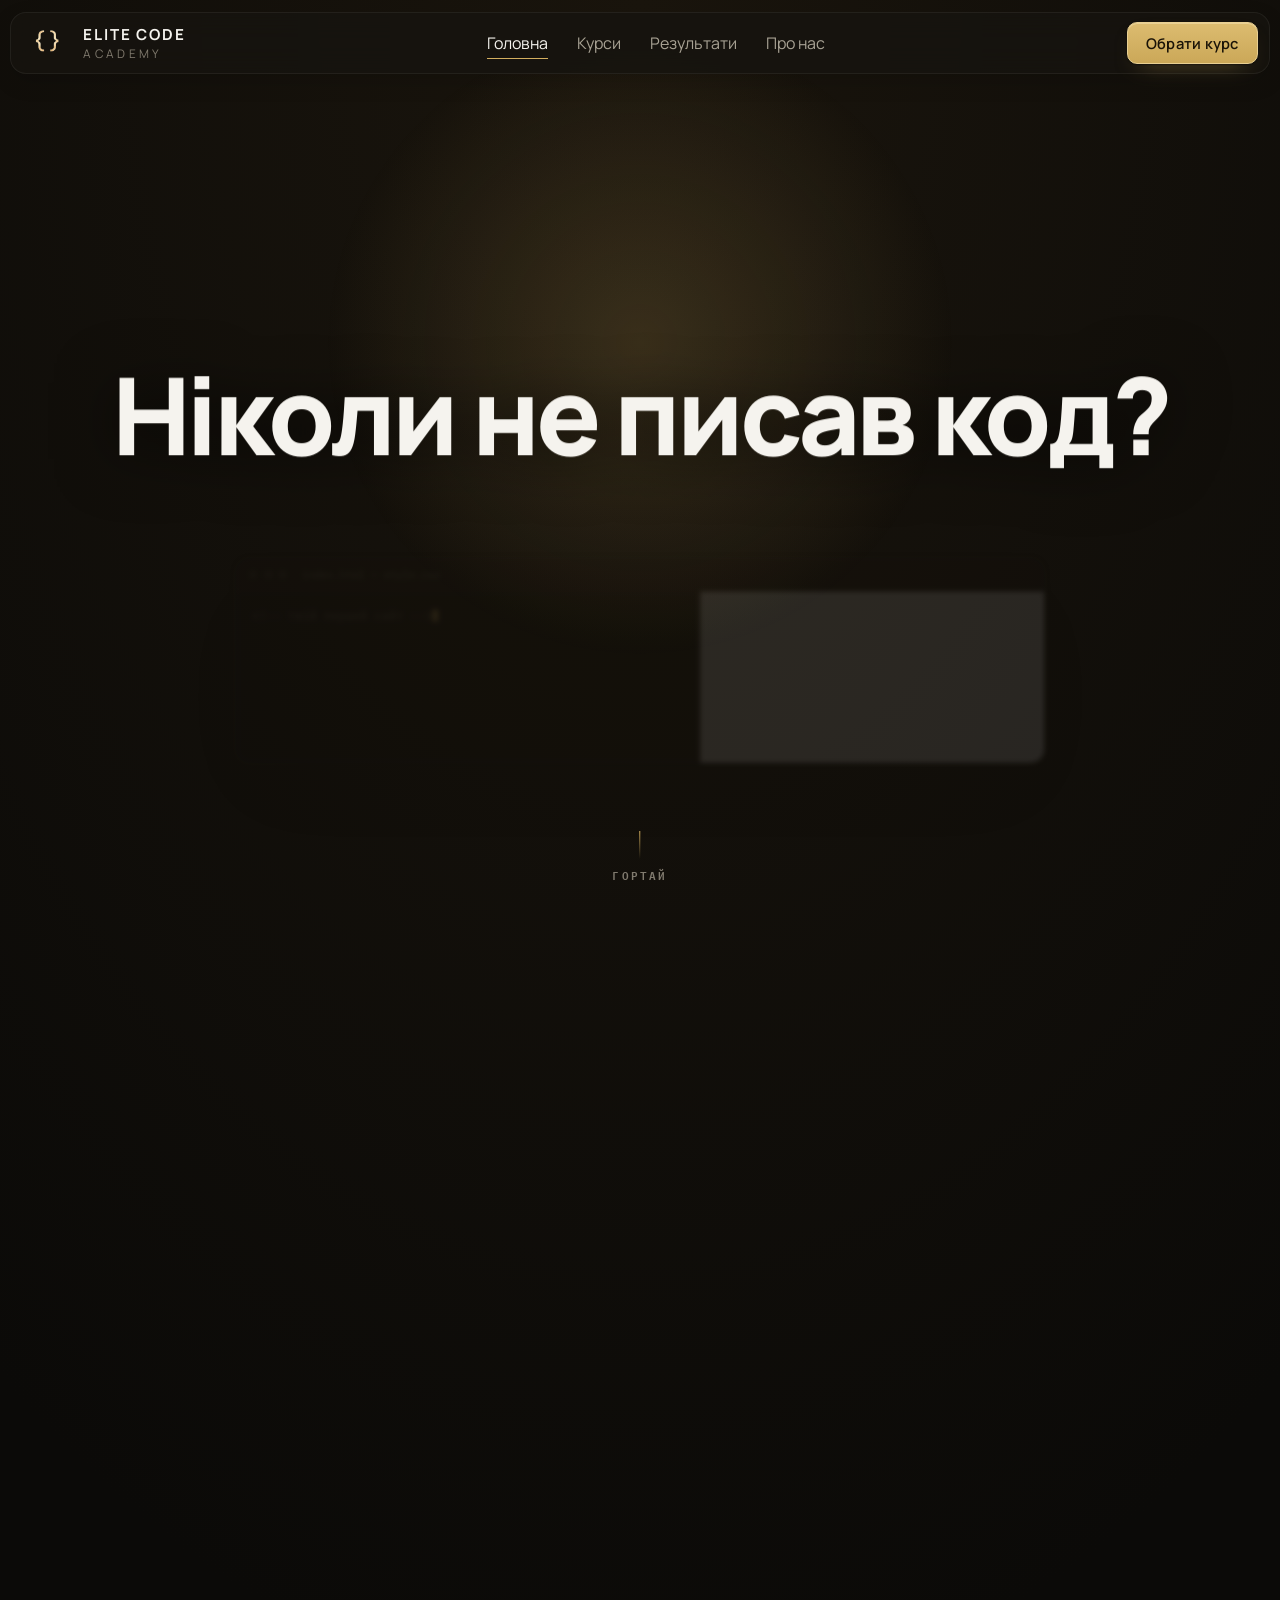
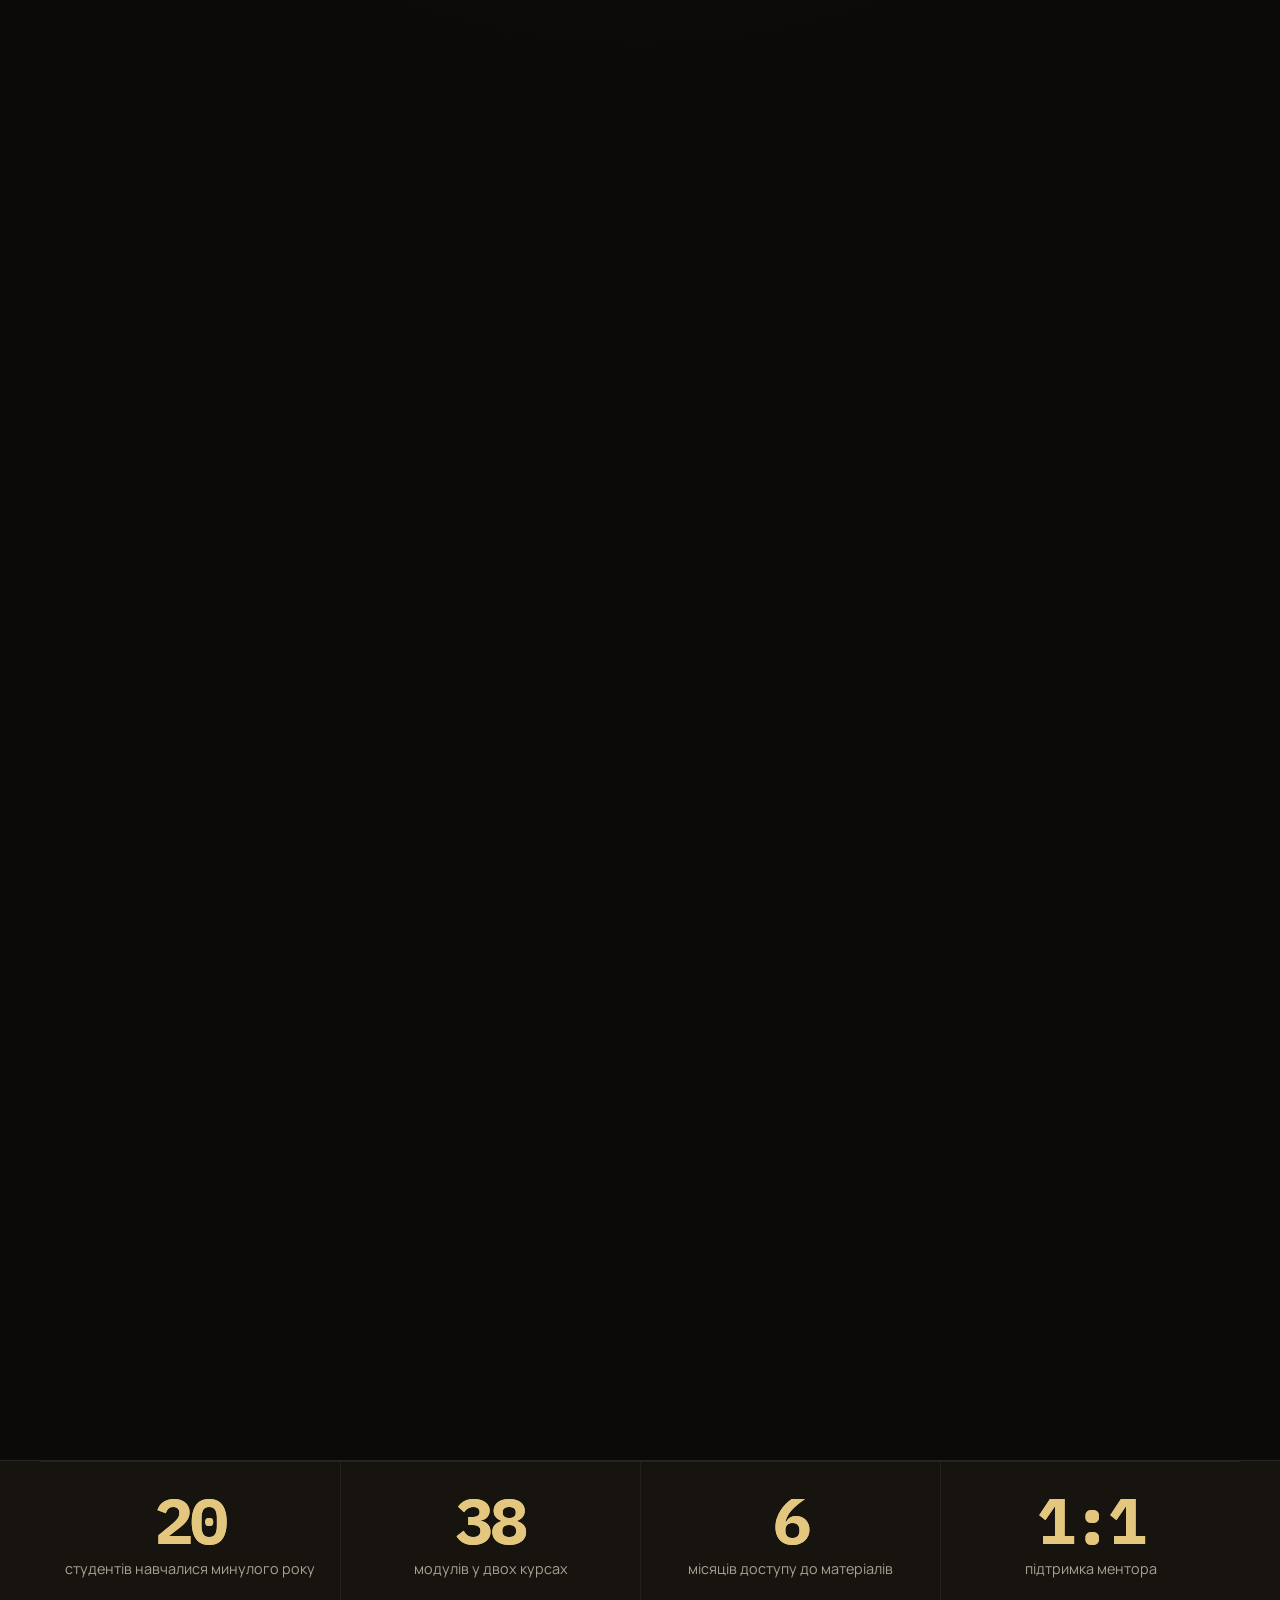
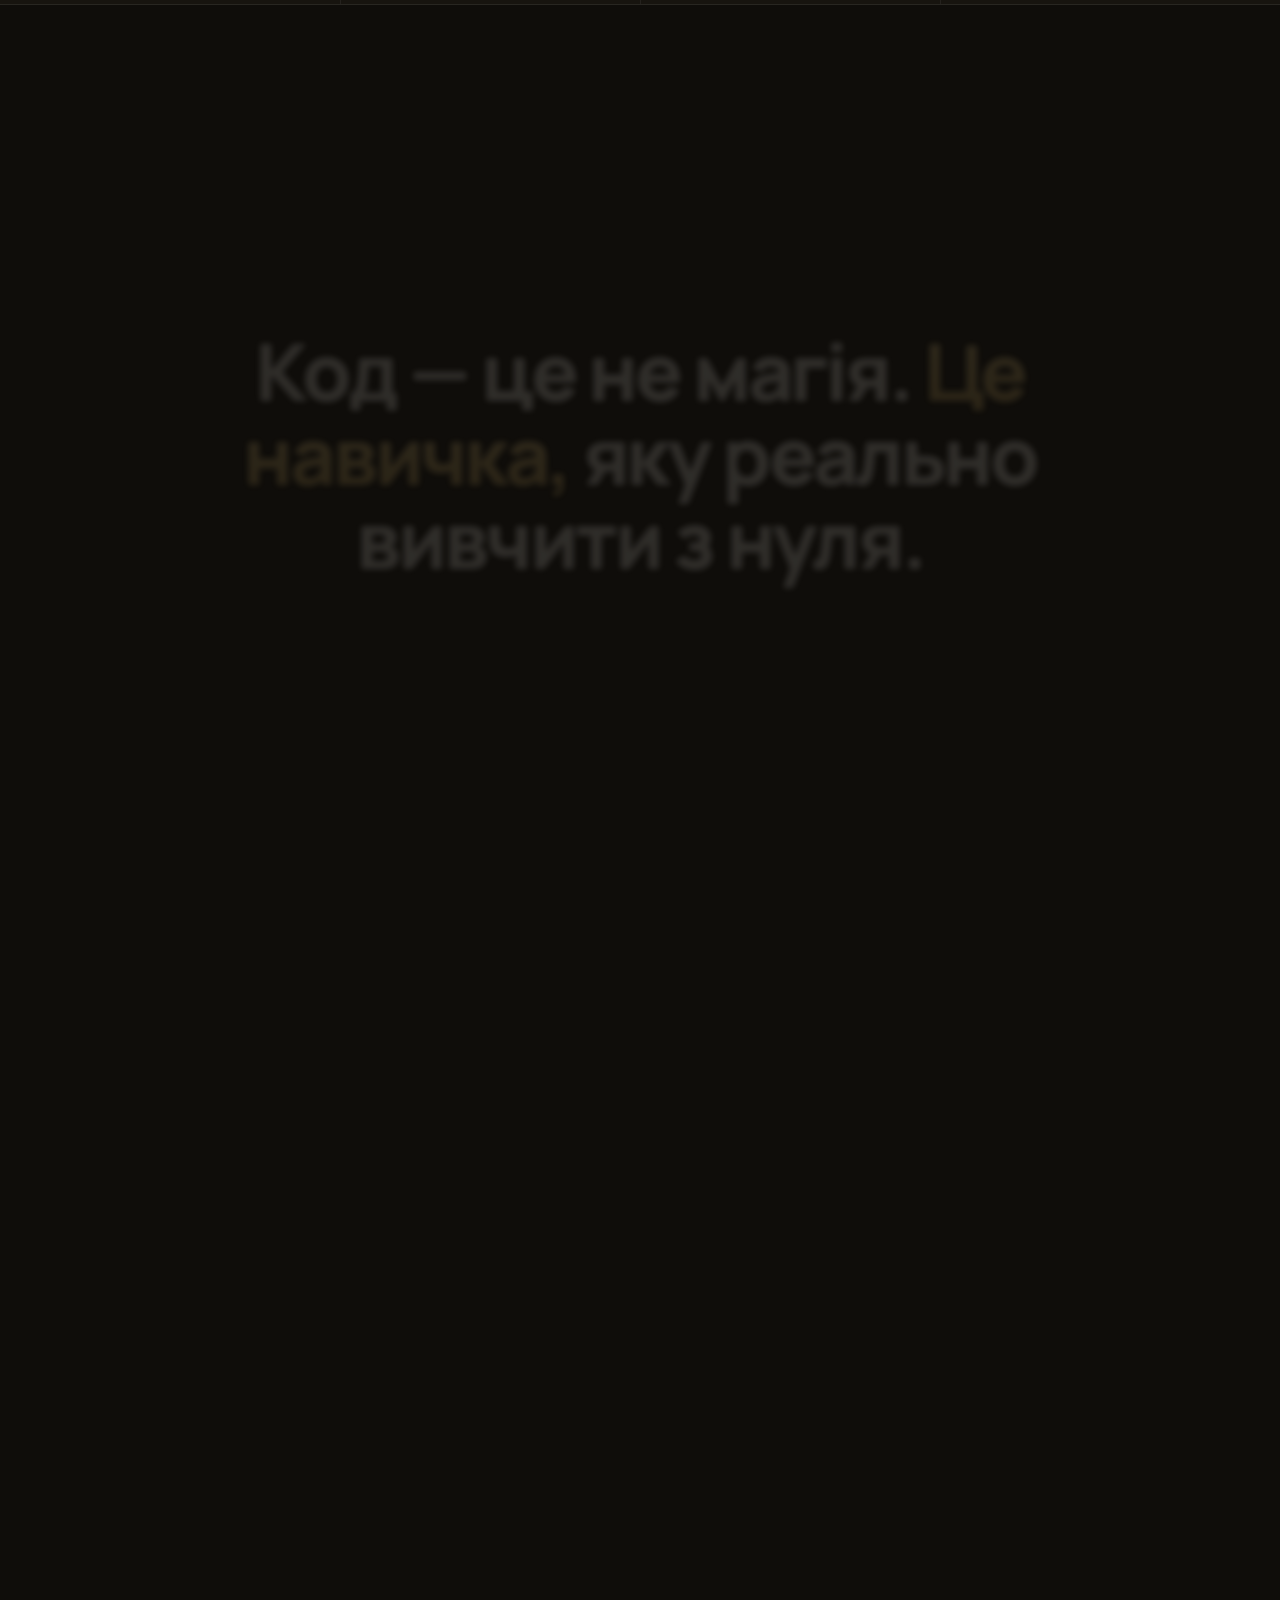
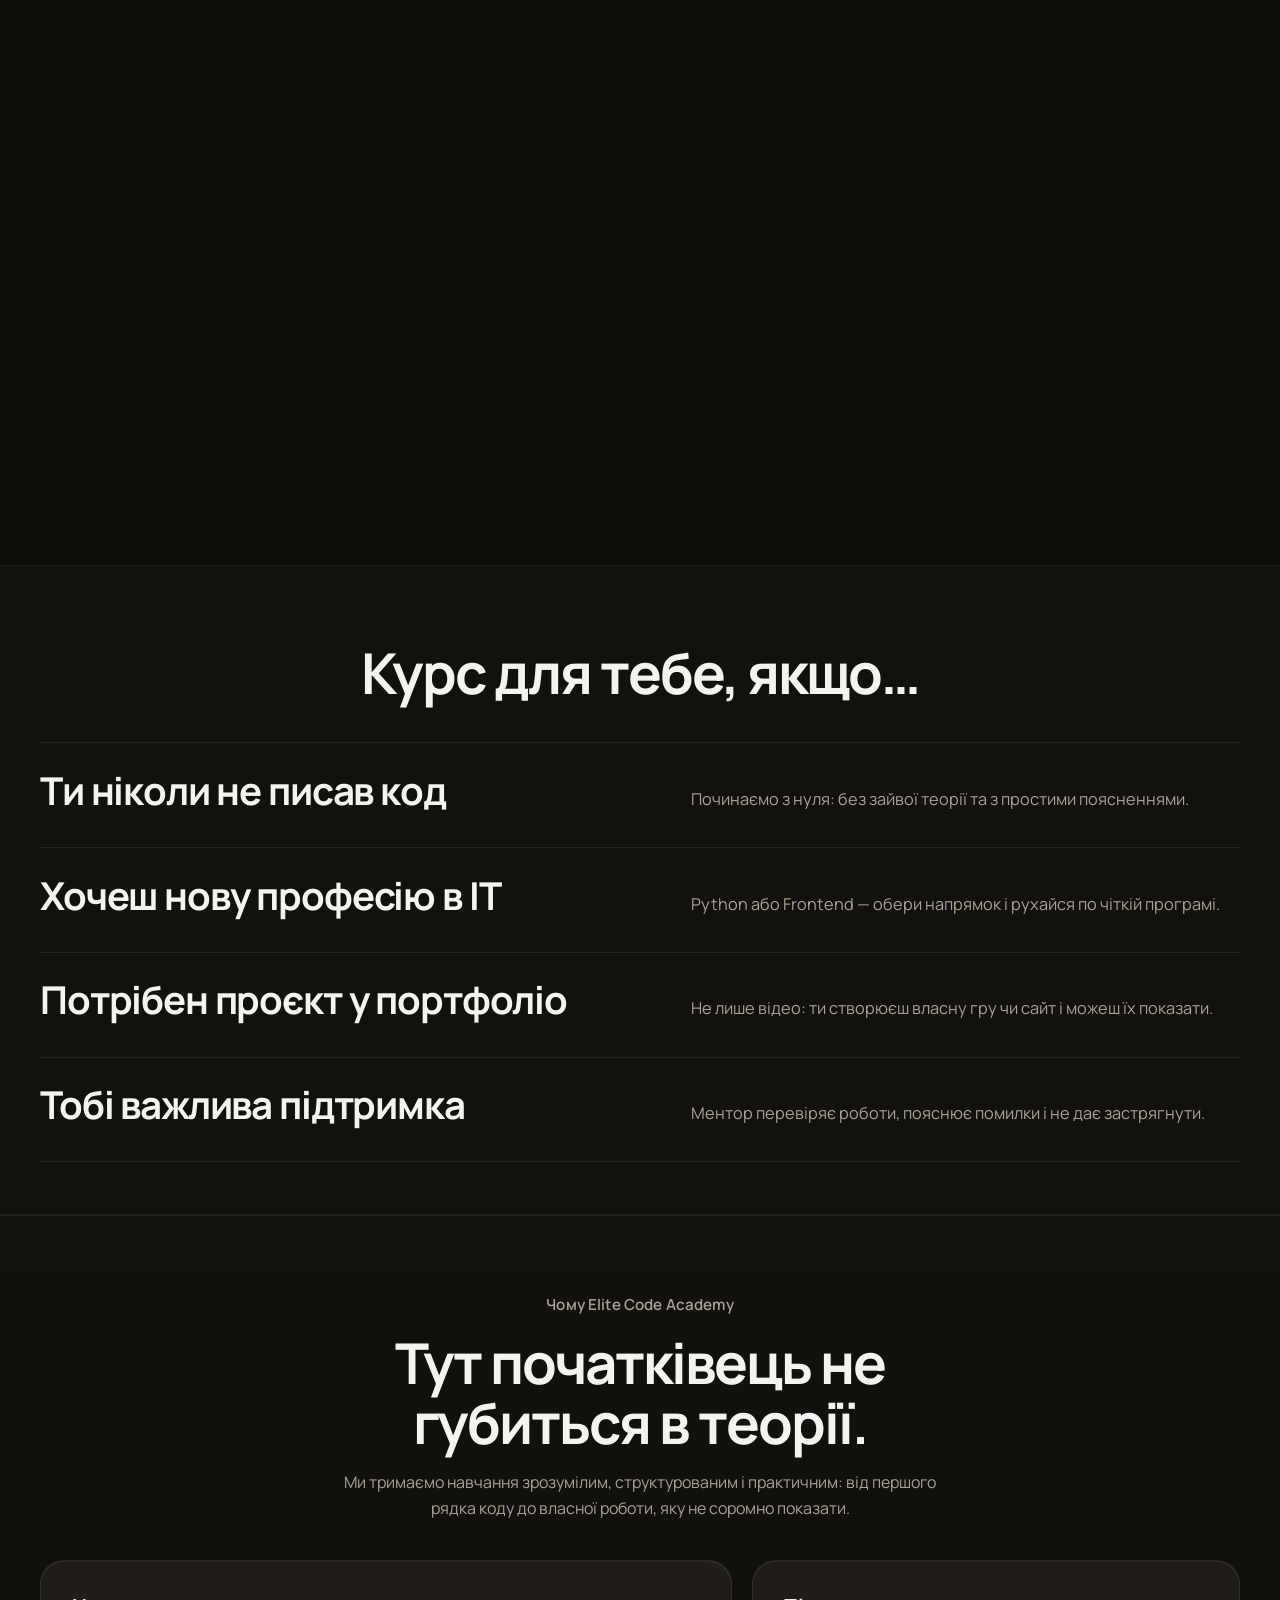
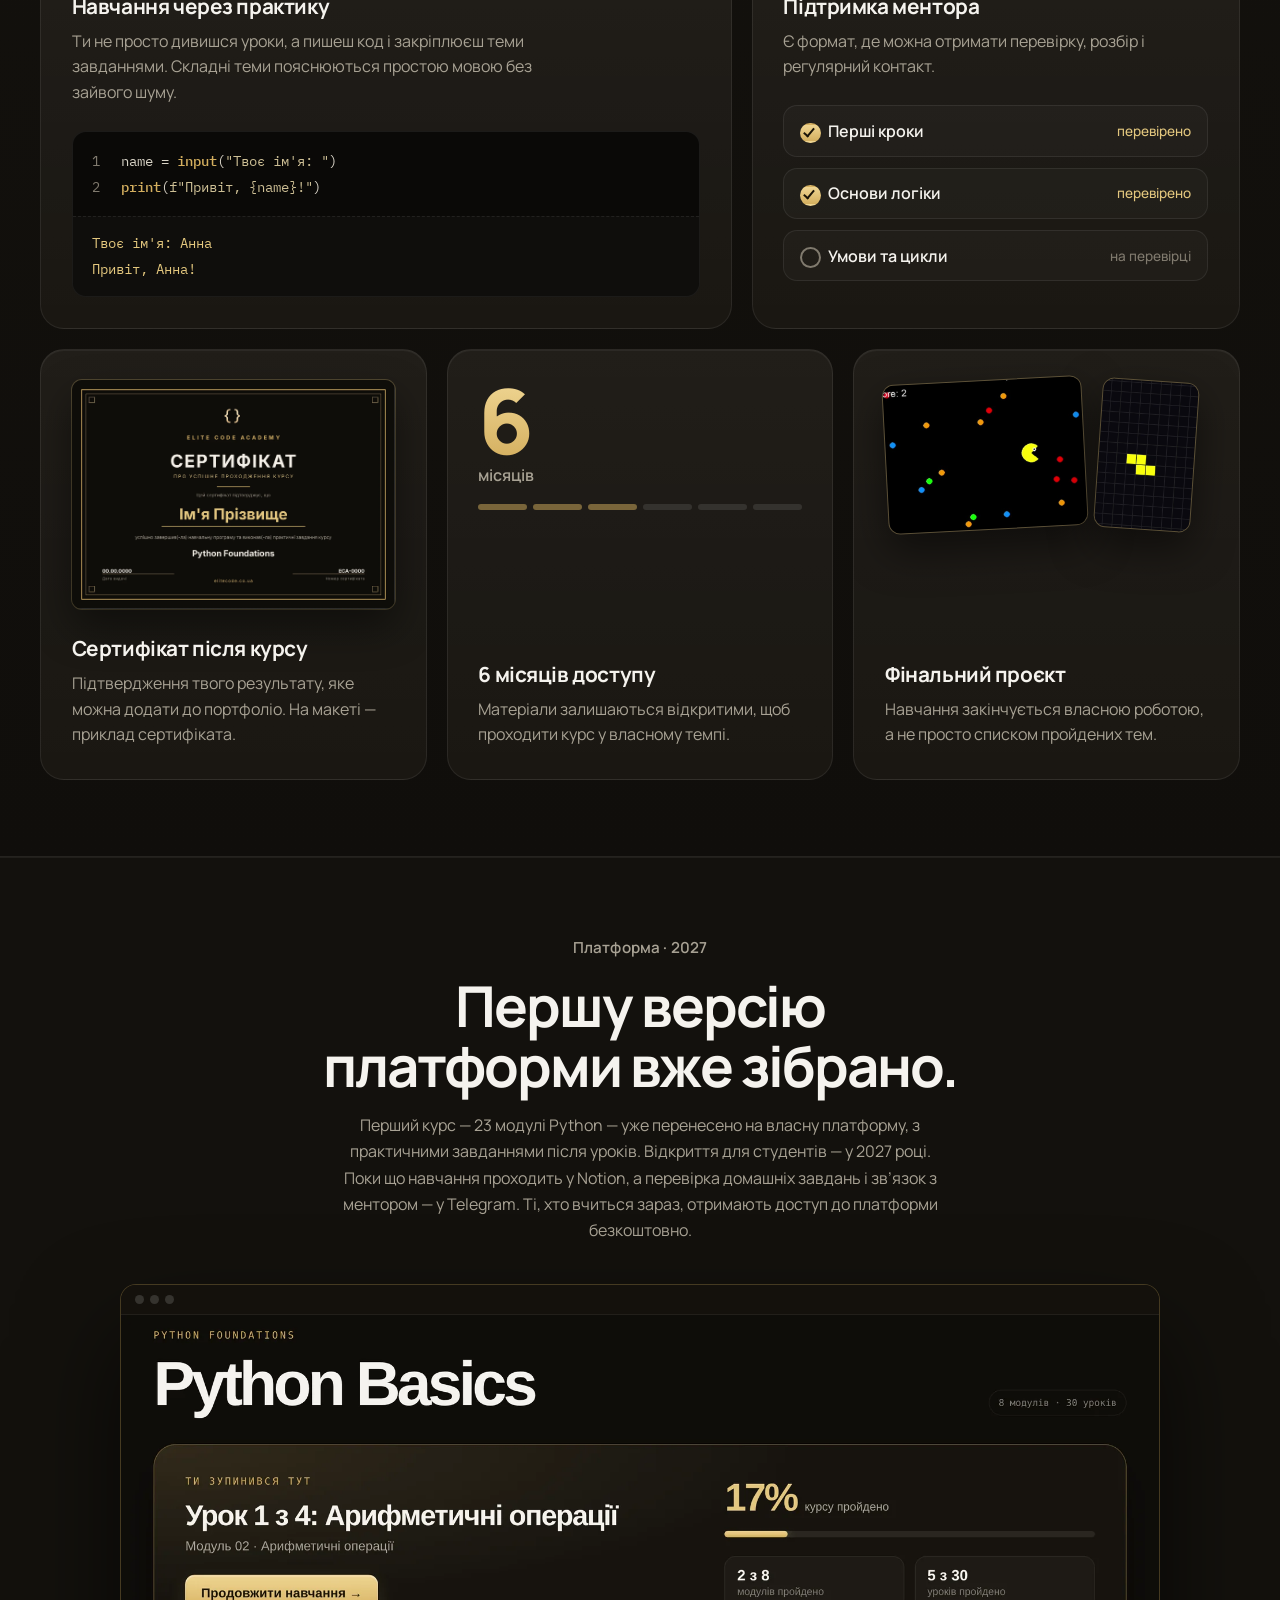
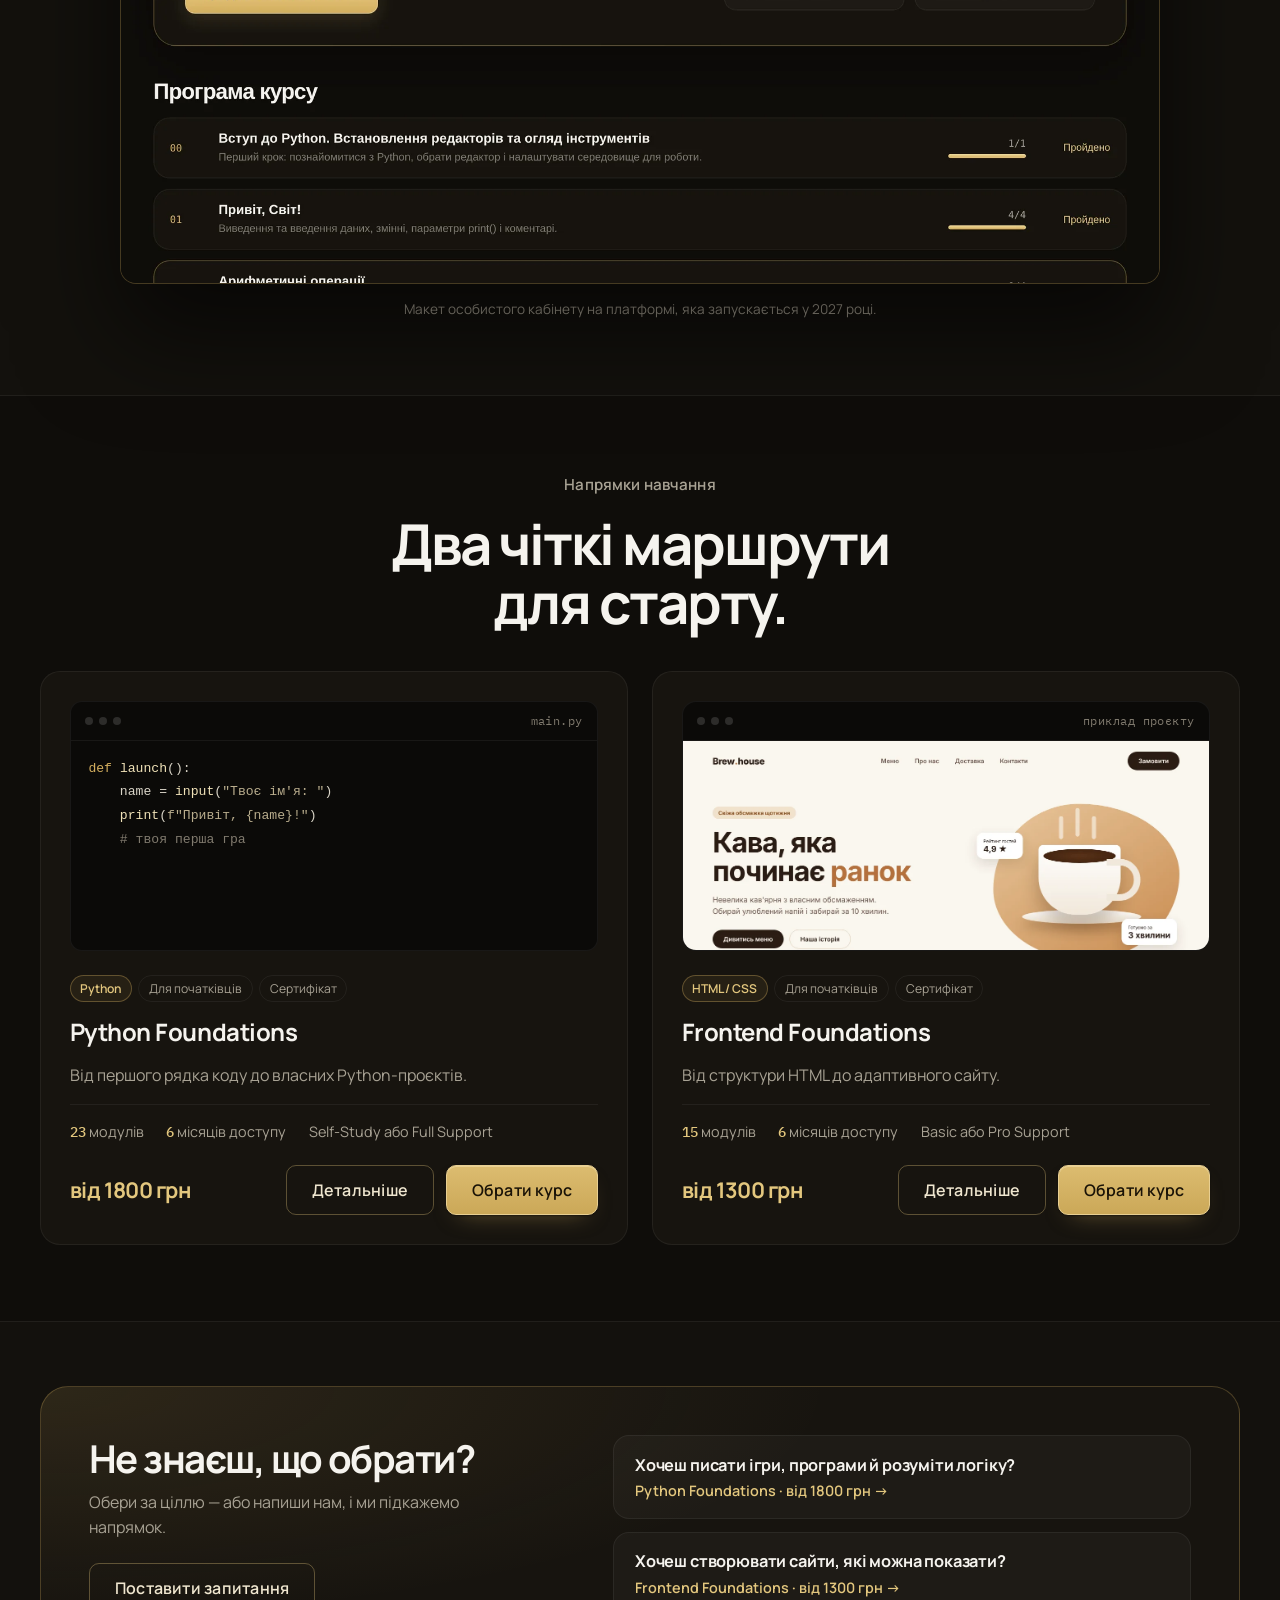
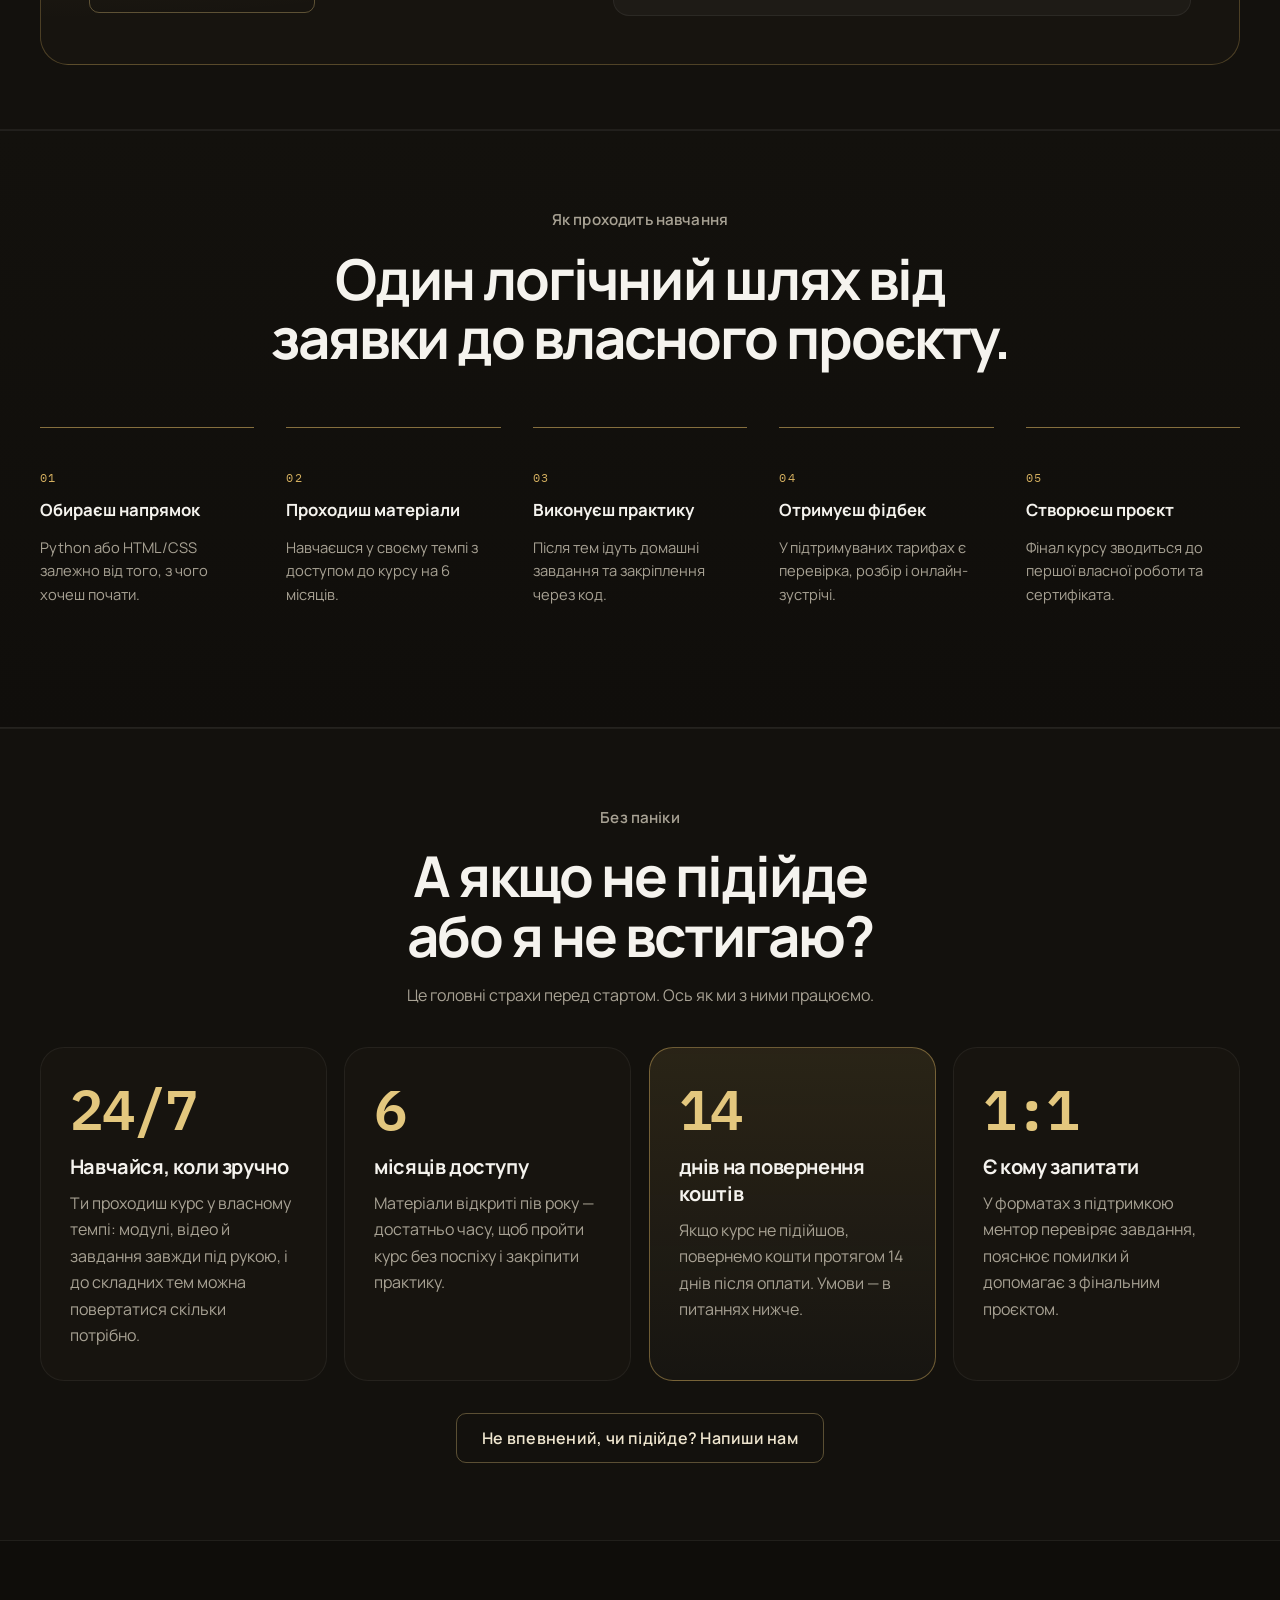
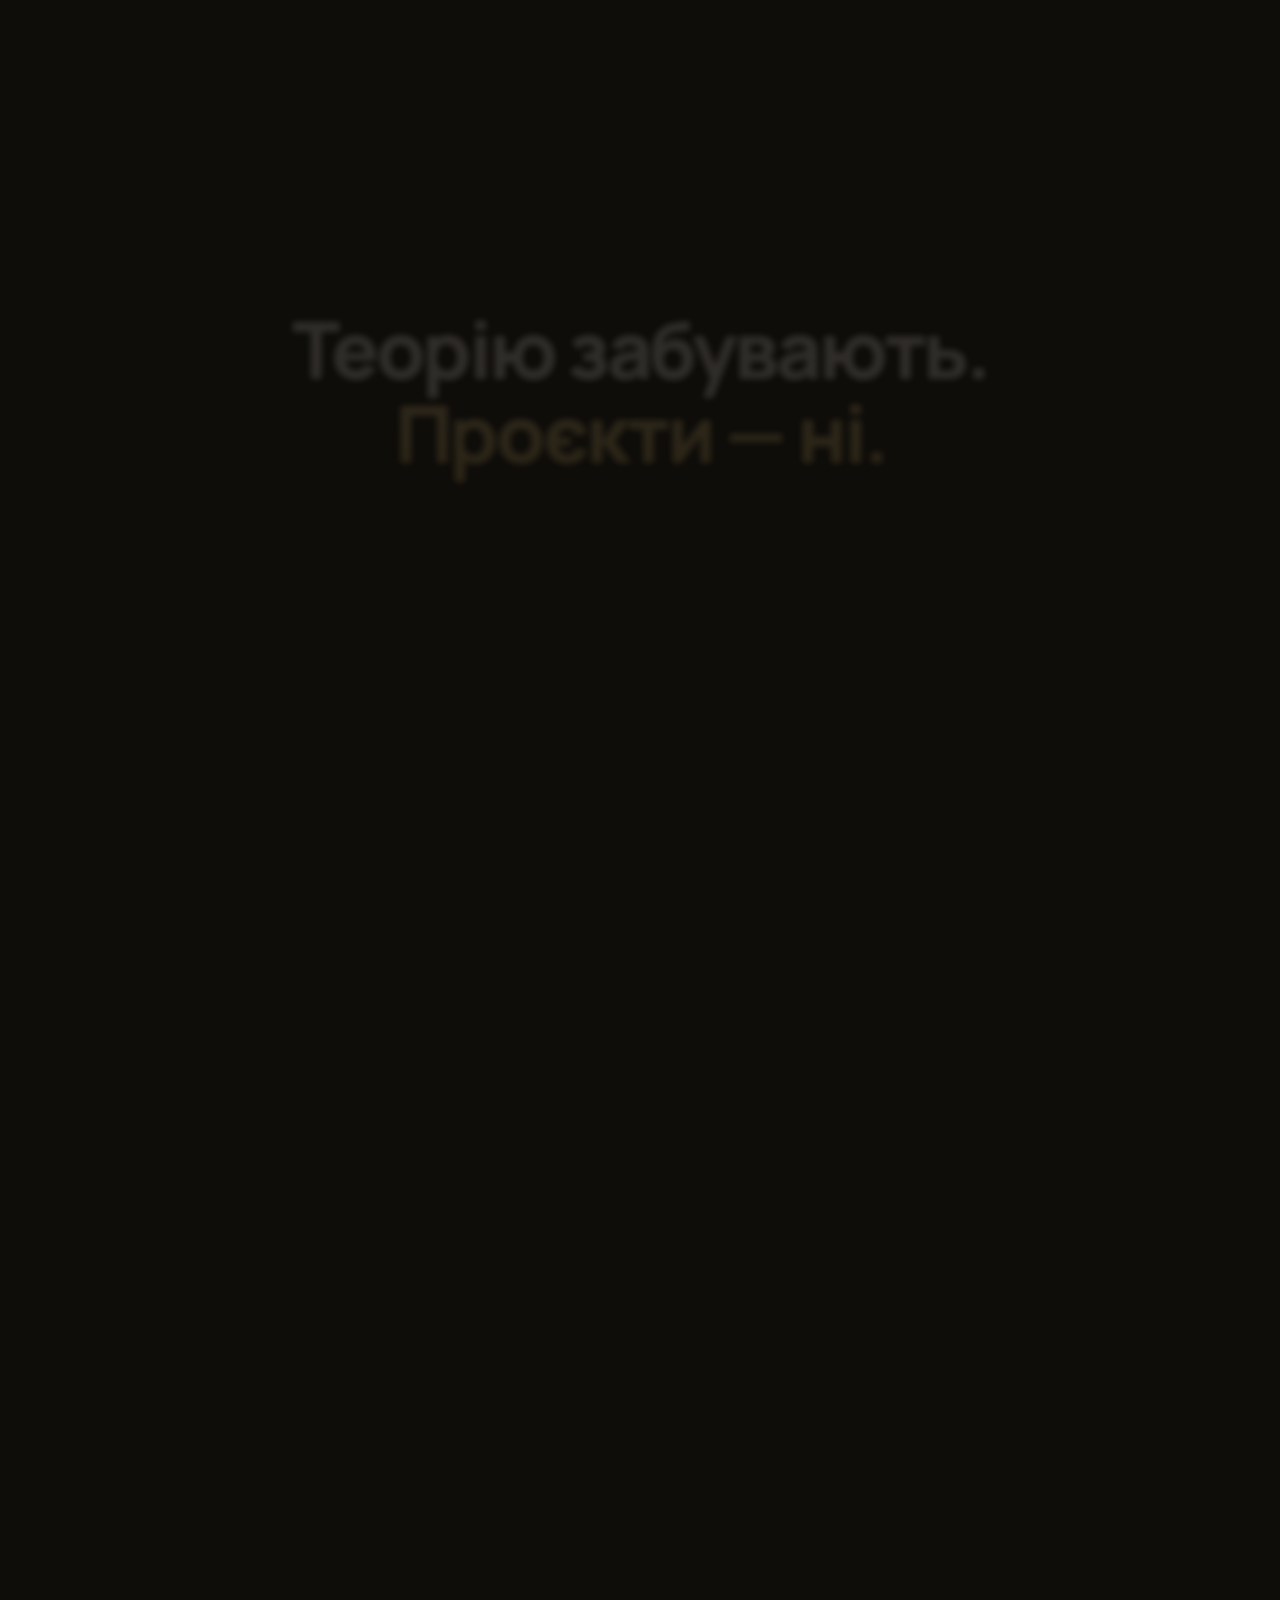
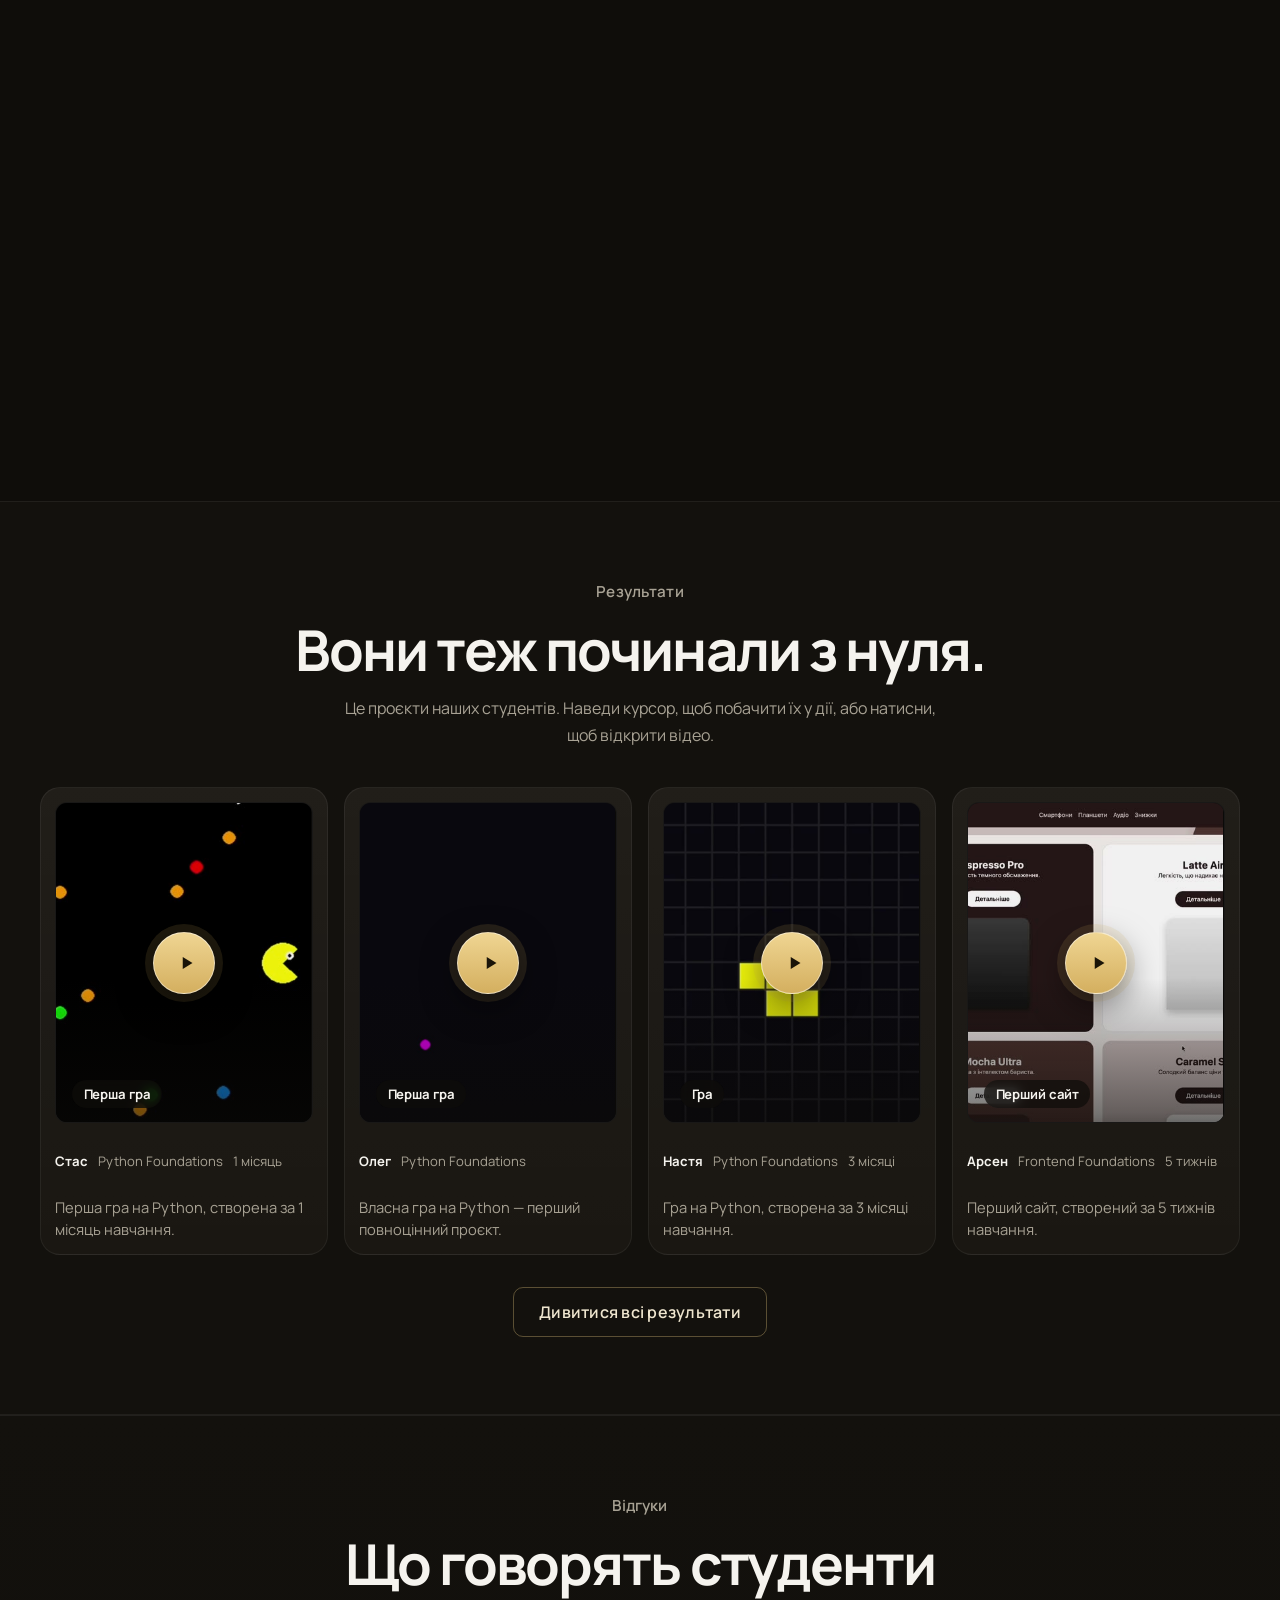
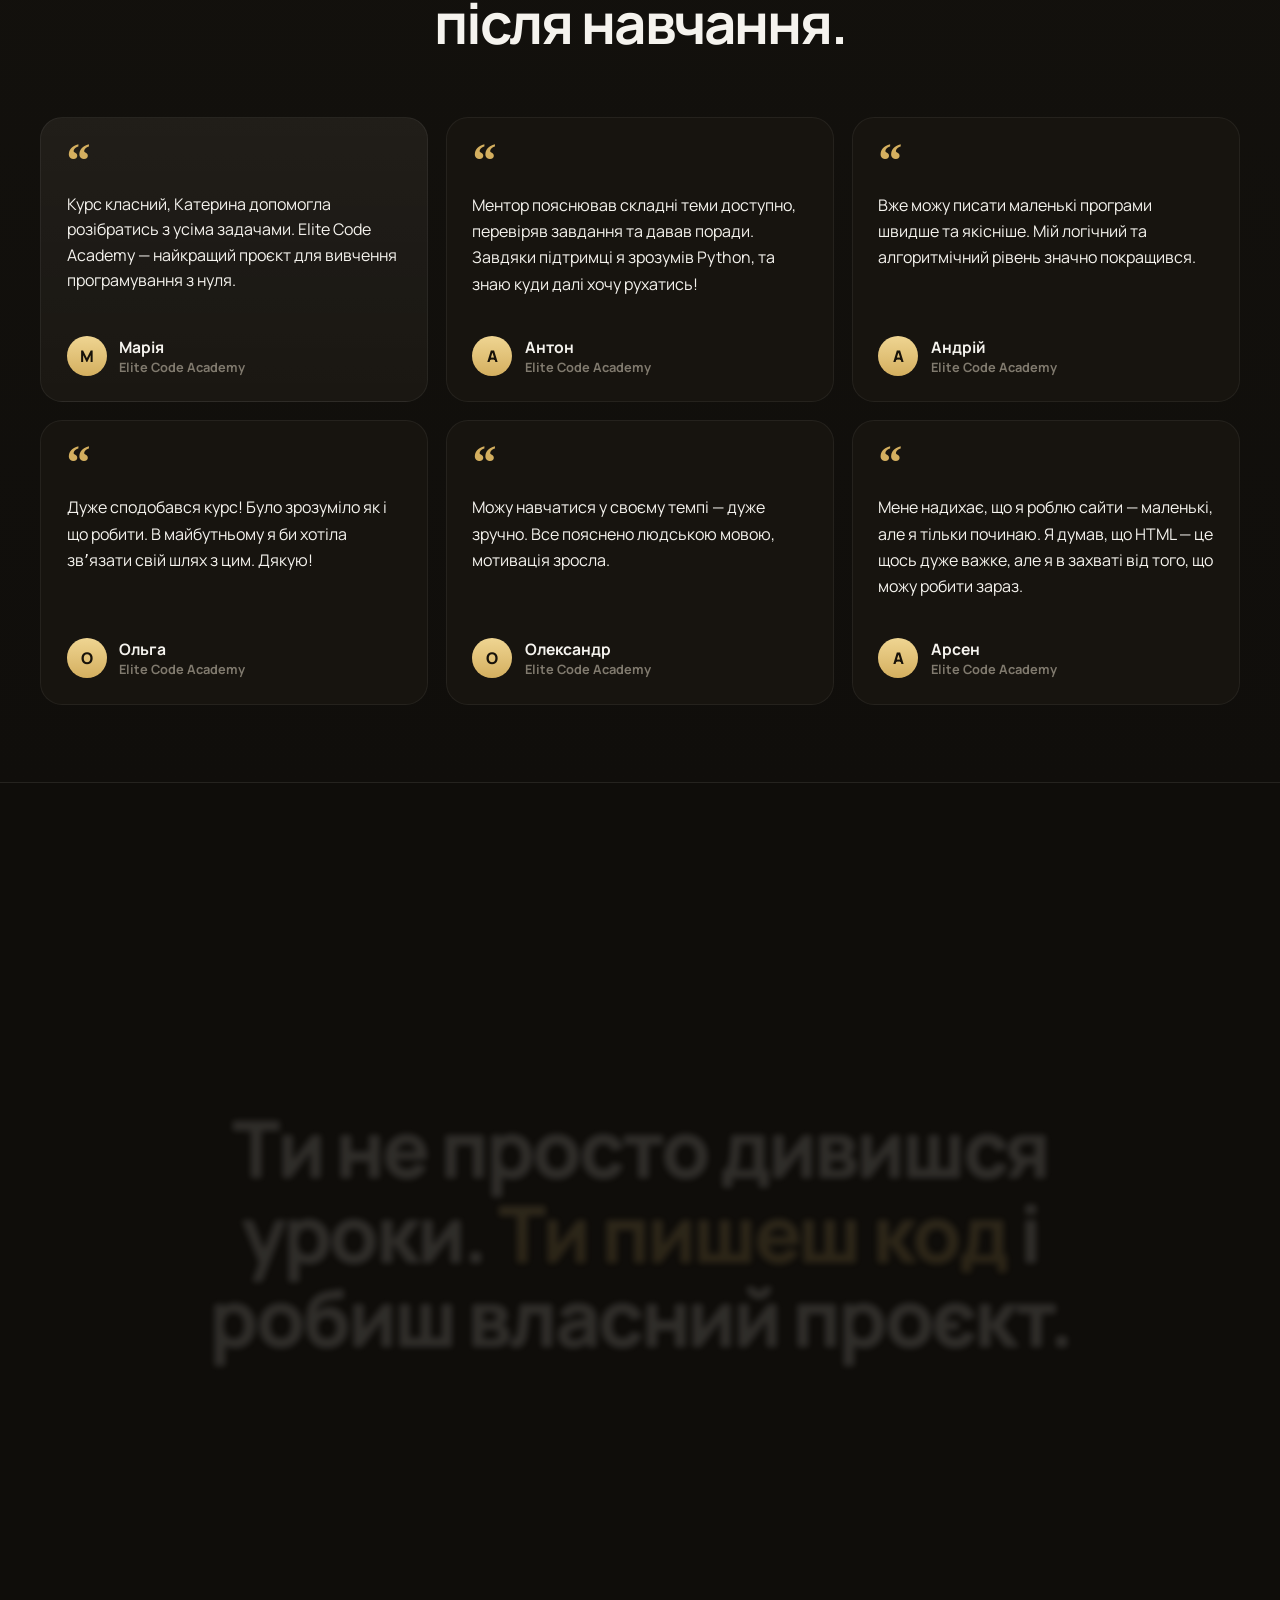
==== index.html @ 7d2da70c "Hero title: white text with gold accent phrase Co-Authored-By: Claude Sonnet 5.5 <noreply@anthropic." ====
<!DOCTYPE html>
<html lang="uk">
<head>
    <meta charset="UTF-8">
    <meta name="viewport" content="width=device-width, initial-scale=1">
    <title>Elite Code Academy | Курси програмування для початківців</title>
    <meta name="description" content="Elite Code Academy допомагає початківцям вивчати Python та HTML/CSS через практику, підтримку ментора і власні проєкти.">
    <meta property="og:title" content="Elite Code Academy | Курси програмування для початківців">
    <meta property="og:description" content="Навчання Python та HTML/CSS з нуля через практику, підтримку ментора і реальні проєкти.">
    <meta property="og:type" content="website">
    <meta property="og:url" content="https://elitecode.co.ua/">
    <meta property="og:image" content="https://elitecode.co.ua/assets/og-image.jpg">
    <meta property="og:image:width" content="1200">
    <meta property="og:image:height" content="630">
    <meta property="og:locale" content="uk_UA">
    <meta name="twitter:card" content="summary_large_image">
    <meta name="twitter:title" content="Elite Code Academy | Курси програмування для початківців">
    <meta name="twitter:description" content="Python та HTML/CSS з нуля: практика, ментор і власний проєкт.">
    <meta name="twitter:image" content="https://elitecode.co.ua/assets/og-image.jpg">
    <meta name="theme-color" content="#0f0d0a">
    <link rel="canonical" href="https://elitecode.co.ua/">
    <link rel="preconnect" href="https://fonts.googleapis.com">
    <link rel="preconnect" href="https://fonts.gstatic.com" crossorigin>
    <link href="https://fonts.googleapis.com/css2?family=IBM+Plex+Mono:wght@400;500&family=Manrope:wght@400;500;600;700;800&display=swap" rel="stylesheet">
    <link rel="icon" href="logo-mark.png" type="image/png">
    <link rel="stylesheet" href="styles.css">
    <script async src="https://www.googletagmanager.com/gtag/js?id=AW-17824431691"></script>
    <script>
        window.dataLayer = window.dataLayer || [];
        function gtag(){dataLayer.push(arguments);}
        gtag('js', new Date());
        gtag('config', 'AW-17824431691');
    </script>
    <script type="application/ld+json">
    {
        "@context": "https://schema.org",
        "@graph": [
            {"@type": "EducationalOrganization", "name": "Elite Code Academy", "url": "https://elitecode.co.ua/", "logo": "https://elitecode.co.ua/logo-mark.png", "founder": {"@type": "Person", "name": "Катерина Руденко"}},
            {"@type": "Course", "name": "Python Foundations", "description": "Від першого рядка коду до власних Python-проєктів. 23 модулі, доступ 6 місяців.", "provider": {"@type": "EducationalOrganization", "name": "Elite Code Academy", "url": "https://elitecode.co.ua/"}, "inLanguage": "uk", "offers": {"@type": "Offer", "priceCurrency": "UAH", "price": "1800", "url": "https://elitecode.co.ua/courses.html#python"}},
            {"@type": "Course", "name": "Frontend Foundations", "description": "Від структури HTML до адаптивного сайту. 15 модулів, доступ 6 місяців.", "provider": {"@type": "EducationalOrganization", "name": "Elite Code Academy", "url": "https://elitecode.co.ua/"}, "inLanguage": "uk", "offers": {"@type": "Offer", "priceCurrency": "UAH", "price": "1300", "url": "https://elitecode.co.ua/courses.html#frontend"}}
        ]
    }
    </script>
</head>
<body data-page="home">
    <div class="site-shell">
        <div id="site-nav"></div>
        <main>
            <section class="hero-story" id="hero-story" aria-label="Elite Code Academy">
                <div class="hs-sticky">
                    <div class="hs-glow" aria-hidden="true"></div>
                    <div class="hs-lines" aria-hidden="true">
                        <p class="hs-line" data-i="0">Ніколи не писав код?</p>
                        <p class="hs-line" data-i="1">Тоді почни <em>правильно.</em></p>
                    </div>
                    <div class="hs-final">
                        <p class="hs-eyebrow">Python · HTML/CSS · з нуля</p>
                        <h1 class="hs-title">Створи свою першу гру або сайт — <span class="hs-gold">вже в перший місяць.</span></h1>
                        <p class="hs-sub">Практика з першого уроку. Ментор перевіряє кожне завдання, а в кінці — проєкт у твоєму портфоліо.</p>
                        <div class="hs-actions">
                            <a class="btn btn-primary" href="courses.html#courses">Обрати курс</a>
                            <a class="btn btn-secondary" href="students.html">Проєкти студентів</a>
                        </div>
                        <p class="hs-price">від <b>1300 грн</b> · <b>14 днів</b> на повернення коштів</p>
                        <div class="trust-chips" id="hero-chips" hidden></div>
                    </div>
                    <div class="hs-window" id="hs-window" aria-hidden="true">
                        <div class="hs-bar"><i></i><i></i><i></i><span>index.html — style.css</span></div>
                        <div class="hs-body">
                            <pre class="hs-code" id="hs-code"></pre>
                            <div class="hs-preview" id="hs-preview">
                                <div class="hsp-page">
                                    <h4 class="hsp-h">Кава &amp; Крафт</h4>
                                    <p class="hsp-p">Свіжа обсмажка щодня</p>
                                    <span class="hsp-b">Замовити</span>
                                </div>
                            </div>
                        </div>
                    </div>
                    <div class="hs-hint" aria-hidden="true"><span></span>Гортай</div>
                </div>
            </section>

            <section class="stats-band" aria-label="Elite Code Academy у цифрах">
                <div class="container">
                    <div class="hero-stats" id="hero-stats"></div>
                </div>
            </section>

            <section class="statement" aria-label="Код — це не магія. <em>Це навичка,</em> яку реально вивчити з нуля.">
                <div class="st-sticky"><p class="st-text" data-st>Код — це не магія. <em>Це навичка,</em> яку реально вивчити з нуля.</p></div>
            </section>

            <section class="section audience">
                <div class="container">
                    <div class="section-heading reveal">
                        <h2>Курс для тебе, якщо…</h2>
                    </div>
                    <div class="audience-grid">
                        <article class="audience-card reveal"><strong>Ти ніколи не писав код</strong><p>Починаємо з нуля: без зайвої теорії та з простими поясненнями.</p></article>
                        <article class="audience-card reveal"><strong>Хочеш нову професію в IT</strong><p>Python або Frontend — обери напрямок і рухайся по чіткій програмі.</p></article>
                        <article class="audience-card reveal"><strong>Потрібен проєкт у портфоліо</strong><p>Не лише відео: ти створюєш власну гру чи сайт і можеш їх показати.</p></article>
                        <article class="audience-card reveal"><strong>Тобі важлива підтримка</strong><p>Ментор перевіряє роботи, пояснює помилки і не дає застрягнути.</p></article>
                    </div>
                </div>
            </section>

            <section class="section section--tint">
                <div class="container">
                    <div class="section-heading reveal">
                        <p class="eyebrow">Чому Elite Code Academy</p>
                        <h2>Тут початківець не губиться в теорії.</h2>
                        <p>Ми тримаємо навчання зрозумілим, структурованим і практичним: від першого рядка коду до власної роботи, яку не соромно показати.</p>
                    </div>
                    <div class="bento">
                        <article class="bento-tile bento-a reveal">
                            <div class="bento-copy">
                                <h3>Навчання через практику</h3>
                                <p>Ти не просто дивишся уроки, а пишеш код і закріплюєш теми завданнями. Складні теми пояснюються простою мовою без зайвого шуму.</p>
                            </div>
                            <div class="bento-visual editor" aria-hidden="true">
                                <div class="editor-code">
                                    <span><i>1</i>name = <b>input</b>(<u>"Твоє ім'я: "</u>)</span>
                                    <span><i>2</i><b>print</b>(<u>f"Привіт, {name}!"</u>)</span>
                                </div>
                                <div class="editor-out"><span>Твоє ім'я: Анна</span><span>Привіт, Анна!</span></div>
                            </div>
                        </article>
                        <article class="bento-tile bento-b reveal">
                            <div class="bento-copy">
                                <h3>Підтримка ментора</h3>
                                <p>Є формат, де можна отримати перевірку, розбір і регулярний контакт.</p>
                            </div>
                            <ul class="bento-visual review" aria-hidden="true">
                                <li class="is-done"><span>Перші кроки</span><em>перевірено</em></li>
                                <li class="is-done"><span>Основи логіки</span><em>перевірено</em></li>
                                <li class="is-wait"><span>Умови та цикли</span><em>на перевірці</em></li>
                            </ul>
                        </article>
                        <article class="bento-tile bento-c reveal">
                            <div class="bento-visual cert" aria-hidden="true">
                                <img class="cert-img" src="assets/certificate.webp" alt="Сертифікат Elite Code Academy про успішне проходження курсу" width="1400" height="990" loading="lazy">
                            </div>
                            <div class="bento-copy">
                                <h3>Сертифікат після курсу</h3>
                                <p>Підтвердження твого результату, яке можна додати до портфоліо. На макеті — приклад сертифіката.</p>
                            </div>
                        </article>
                        <article class="bento-tile bento-d reveal">
                            <div class="bento-visual access" aria-hidden="true">
                                <strong>6</strong><span>місяців</span>
                                <div class="access-bar"><i></i><i></i><i></i><i></i><i></i><i></i></div>
                            </div>
                            <div class="bento-copy">
                                <h3>6 місяців доступу</h3>
                                <p>Матеріали залишаються відкритими, щоб проходити курс у власному темпі.</p>
                            </div>
                        </article>
                        <article class="bento-tile bento-e reveal">
                            <div class="bento-visual works" aria-hidden="true">
                                <img src="assets/posters/1.jpg" alt="" width="848" height="544" loading="lazy">
                                <img src="assets/posters/3.jpg" alt="" width="400" height="848" loading="lazy">
                            </div>
                            <div class="bento-copy">
                                <h3>Фінальний проєкт</h3>
                                <p>Навчання закінчується власною роботою, а не просто списком пройдених тем.</p>
                            </div>
                        </article>
                    </div>
                </div>
            </section>

            <section class="section platform-show">
                <div class="container">
                    <div class="section-heading reveal">
                        <p class="eyebrow">Платформа · 2027</p>
                        <h2>Першу версію платформи вже зібрано.</h2>
                        <p>Перший курс — 23 модулі Python — уже перенесено на власну платформу, з практичними завданнями після уроків. Відкриття для студентів — у 2027 році. Поки що навчання проходить у Notion, а перевірка домашніх завдань і зв’язок з ментором — у Telegram. Ті, хто вчиться зараз, отримають доступ до платформи безкоштовно.</p>
                    </div>
                    <figure class="pf-browser platform-shot reveal">
                        <div class="pf-bar"><i></i><i></i><i></i></div>
                        <img src="assets/platform-student.webp" alt="Макет особистого кабінету майбутньої платформи Elite Code Academy" width="1800" height="984" loading="lazy">
                    </figure>
                    <p class="shot-note">Макет особистого кабінету на платформі, яка запускається у 2027 році.</p>
                </div>
            </section>

            <section class="section">
                <div class="container">
                    <div class="section-heading reveal">
                        <p class="eyebrow" data-i18n="home.courses.eyebrow">Напрямки навчання</p>
                        <h2 data-i18n="home.courses.title">Два чіткі маршрути для старту.</h2>
                    </div>
                    <div class="course-preview-grid" id="course-preview-grid"></div>
                </div>
            </section>

            <section class="section choose-section">
                <div class="container">
                    <div class="choose-band reveal">
                        <div class="choose-copy">
                            <h2>Не знаєш, що обрати?</h2>
                            <p>Обери за ціллю — або напиши нам, і ми підкажемо напрямок.</p>
                            <button class="btn btn-secondary js-open-application" type="button">Поставити запитання</button>
                        </div>
                        <div class="choose-paths">
                            <a href="courses.html#python"><b>Хочеш писати ігри, програми й розуміти логіку?</b><span>Python Foundations · від 1800 грн →</span></a>
                            <a href="courses.html#frontend"><b>Хочеш створювати сайти, які можна показати?</b><span>Frontend Foundations · від 1300 грн →</span></a>
                        </div>
                    </div>
                </div>
            </section>

            <section class="section section--tint">
                <div class="container">
                    <div class="section-heading reveal">
                        <p class="eyebrow" data-i18n="home.journey.eyebrow">Як проходить навчання</p>
                        <h2 data-i18n="home.journey.title">Один логічний шлях від заявки до власного проєкту.</h2>
                    </div>
                    <div class="journey-grid" id="journey-grid"></div>
                </div>
            </section>

            <section class="section reassure-section">
                <div class="container">
                    <div class="section-heading reveal">
                        <p class="eyebrow">Без паніки</p>
                        <h2>А якщо не підійде або я не встигаю?</h2>
                        <p>Це головні страхи перед стартом. Ось як ми з ними працюємо.</p>
                    </div>
                    <div class="reassure-grid">
                        <article class="reassure-card reveal"><span class="reassure-num">24/7</span><h3>Навчайся, коли зручно</h3><p>Ти проходиш курс у власному темпі: модулі, відео й завдання завжди під рукою, і до складних тем можна повертатися скільки потрібно.</p></article>
                        <article class="reassure-card reveal"><span class="reassure-num">6</span><h3>місяців доступу</h3><p>Матеріали відкриті пів року — достатньо часу, щоб пройти курс без поспіху і закріпити практику.</p></article>
                        <article class="reassure-card reassure-card--guarantee reveal"><span class="reassure-num">14</span><h3>днів на повернення коштів</h3><p>Якщо курс не підійшов, повернемо кошти протягом 14 днів після оплати. Умови — в питаннях нижче.</p></article>
                        <article class="reassure-card reveal"><span class="reassure-num">1:1</span><h3>Є кому запитати</h3><p>У форматах з підтримкою ментор перевіряє завдання, пояснює помилки й допомагає з фінальним проєктом.</p></article>
                    </div>
                    <div class="center-cta reveal"><button class="btn btn-secondary js-open-application" type="button">Не впевнений, чи підійде? Напиши нам</button></div>
                </div>
            </section>

            <section class="statement" aria-label="Теорію забувають. <em>Проєкти — ні.</em>">
                <div class="st-sticky"><p class="st-text" data-st>Теорію забувають. <em>Проєкти — ні.</em></p></div>
            </section>

            <section class="section">
                <div class="container">
                    <div class="section-heading reveal">
                        <p class="eyebrow" data-i18n="home.students.eyebrow">Результати</p>
                        <h2 data-i18n="home.students.title">Вони теж починали з нуля.</h2>
                        <p>Це проєкти наших студентів. Наведи курсор, щоб побачити їх у дії, або натисни, щоб відкрити відео.</p>
                    </div>
                    <div class="student-grid" id="home-students-grid"></div>
                    <div class="center-cta reveal">
                        <a class="btn btn-secondary" href="students.html" data-i18n="actions.viewAllResults">Дивитися всі результати</a>
                    </div>
                </div>
            </section>

            <section class="section section--tint">
                <div class="container">
                    <div class="testimonial-shell reveal">
                        <div class="section-heading">
                            <p class="eyebrow" data-i18n="home.testimonials.eyebrow">Відгуки</p>
                            <h2 data-i18n="home.testimonials.title">Що говорять студенти після навчання.</h2>
                        </div>
                        <div class="testimonial-track" id="testimonial-track"></div>
                    </div>
                </div>
            </section>

            <section class="statement" aria-label="Ти не просто дивишся уроки. <em>Ти пишеш код</em> і робиш власний проєкт.">
                <div class="st-sticky"><p class="st-text" data-st>Ти не просто дивишся уроки. <em>Ти пишеш код</em> і робиш власний проєкт.</p></div>
            </section>

            <section class="section pricing-home" id="pricing">
                <div class="container">
                    <div class="section-heading reveal">
                        <p class="eyebrow">Тарифи</p>
                        <h2>Обери формат, який тобі підходить.</h2>
                        <p>Два курси, дві форми підтримки. Доступ до матеріалів на 6 місяців у кожному тарифі. Якщо курс не сподобався, повернемо кошти протягом 14 днів.</p>
                    </div>
                    <div class="tabs reveal" role="tablist" aria-label="Курс">
                        <button type="button" role="tab" id="tab-python" aria-selected="true" aria-controls="home-pricing" data-course="python">Python Foundations</button>
                        <button type="button" role="tab" id="tab-frontend" aria-selected="false" aria-controls="home-pricing" data-course="frontend">Frontend Foundations</button>
                    </div>
                    <div class="pricing-grid" id="home-pricing" role="tabpanel" aria-labelledby="tab-python"></div>
                </div>
            </section>

            <section class="section section--tint">
                <div class="container founder-preview reveal">
                    <div class="founder-photo-frame">
                        <img src="Katya.jpeg" alt="Катерина Руденко, засновниця Elite Code Academy" width="726" height="1280" loading="lazy">
                    </div>
                    <div class="founder-copy">
                        <p class="eyebrow" data-i18n="home.founder.eyebrow">Засновниця академії</p>
                        <h2 data-i18n="home.founder.title">Катерина Руденко</h2>
                        <p class="lead" data-i18n="home.founder.lead">Я починала з нуля чотири рази. І щоразу поверталась.</p>
                        <p data-i18n="home.founder.text">Я не математичний геній: іспит із математики я написала на 0, і жоден університет не хотів мене брати. На базу пішов цілий рік, бо я кидала і починала заново.</p>
                        <ul class="founder-facts"><li><b>4</b><span data-i18n="home.founder.f1">рази починала з нуля</span></li><li><b>1</b><span data-i18n="home.founder.f2">рік пішов на базу</span></li><li><b>0</b><span data-i18n="home.founder.f3">бал за іспит з математики</span></li></ul>
                        <blockquote class="founder-quote"><p data-i18n="home.founder.quote">Не математика вирішує, ким ти станеш. Вирішують шляхи, які ти побачиш, коли її обійдеш.</p><cite data-i18n="home.founder.quoteBy">Катерина Руденко</cite></blockquote>
                        <p class="founder-belief" data-i18n="home.founder.belief">Я вірю, що послідовність і повторення — ключ до успіху.</p>
                        <div class="founder-actions"><a class="btn btn-primary" href="courses.html#courses">Обрати курс</a><a class="btn btn-secondary" href="about.html" data-i18n="actions.aboutAcademy">Про Elite Code Academy</a></div>
                    </div>
                </div>
            </section>

            <section class="section">
                <div class="container faq-shell">
                    <div class="section-heading reveal">
                        <p class="eyebrow">Питання перед стартом</p>
                        <h2>Усе важливе перед початком навчання.</h2>
                    </div>
                    <div class="faq-list" id="home-faq-list"></div>
                </div>
            </section>

            <section class="section" id="start">
                <div class="container">
                    <div class="cta-band reveal">
                        <div>
                            <p class="eyebrow" data-i18n="home.cta.eyebrow">Старт</p>
                            <h2 data-i18n="home.cta.title">Твій перший проєкт може початися сьогодні.</h2>
                            <p data-i18n="home.cta.text">Обери напрямок і зроби перший крок у програмуванні.</p>
                            <ul class="cta-perks"><li>14 днів на повернення коштів</li><li>6 місяців доступу</li><li>Сертифікат після курсу</li></ul>
                        </div>
                        <div class="cta-band-actions">
                            <a class="btn btn-primary" href="courses.html#courses" data-i18n="actions.chooseCourse">Обрати курс</a>
                            <button class="btn btn-secondary js-open-application" type="button" data-i18n="actions.askQuestion">Поставити запитання</button>
                        </div>
                    </div>
                </div>
            </section>
        </main>
        <div class="sticky-cta" id="sticky-cta"><a class="btn btn-primary" href="courses.html#courses">Обрати курс</a></div>
        <div id="site-footer"></div>
        <div id="application-modal-root"></div>
    </div>
    <script src="app.js"></script>
</body>
</html>
---- styles.css ----
:root {
    --bg: #0f0d0a;
    --bg-soft: #13110d;
    --bg-deep: #0b0a08;
    --surface: #17140f;
    --surface-raised: #1e1a14;
    --panel: #17140f;
    --panel-strong: #1e1a14;
    --border: rgba(255, 255, 255, 0.06);
    --border-strong: rgba(255, 255, 255, 0.14);
    --text: #f5f3ee;
    --muted: #a8a294;
    --soft: #807a6e;
    --accent: #d4af5f;
    --accent-cold: #e3c77e;
    --accent-soft: rgba(212, 175, 95, 0.14);
    --shadow: 0 20px 48px rgba(0, 0, 0, 0.2);
    --shadow-soft: 0 10px 28px rgba(0, 0, 0, 0.12);
    --radius: 20px;
    --radius-sm: 12px;
    --space-section: clamp(6rem, 8vw, 8rem);
    --space-gap: clamp(1rem, 2vw, 1.5rem);
    --container: 1200px;
    --nav-height: 84px;
    --font-main: "Manrope", sans-serif;
    --font-mono: "IBM Plex Mono", monospace;
    --transition: 260ms ease;
}

* {
    box-sizing: border-box;
}

html {
    scroll-behavior: smooth;
}

body {
    margin: 0;
    min-height: 100vh;
    font-family: var(--font-main);
    color: var(--text);
    background: var(--bg);
    overflow-x: hidden;
}

body::before {
    content: "";
    position: fixed;
    inset: 0;
    pointer-events: none;
    background-image:
        linear-gradient(rgba(255, 255, 255, 0.02) 1px, transparent 1px),
        linear-gradient(90deg, rgba(255, 255, 255, 0.02) 1px, transparent 1px);
    background-size: 120px 120px;
    mask-image: radial-gradient(circle at center, black 35%, transparent 85%);
    opacity: 0.16;
}

img {
    max-width: 100%;
    display: block;
}

a {
    color: inherit;
    text-decoration: none;
}

button,
input,
select {
    font: inherit;
}

button {
    cursor: pointer;
}

.site-shell {
    position: relative;
}

.container {
    width: min(calc(100% - 2rem), var(--container));
    margin: 0 auto;
}

.narrow {
    max-width: 820px;
}

.section {
    padding: var(--space-section) 0;
    position: relative;
}

main > .section:nth-of-type(even) {
    background: var(--bg-soft);
    border-block: 1px solid var(--border);
}

.section-heading {
    text-align: center;
    max-width: 760px;
    margin: 0 auto clamp(2rem, 4vw, 3.2rem);
}

.section-heading-left {
    text-align: left;
    margin-left: 0;
}

.section-heading h2,
.course-intro h2,
.cta-band h2,
.glass-card h2,
.founder-copy h2 {
    font-size: clamp(2rem, 4vw, 3.6rem);
    line-height: 1.12;
    letter-spacing: -0.045em;
    margin: 0;
}

.section-heading p,
.detail-card p,
.founder-copy p,
.cta-band p,
.hero-text,
.lead {
    color: var(--muted);
    max-width: 66ch;
    line-height: 1.65;
}

.eyebrow {
    margin: 0 0 1rem;
    font-family: var(--font-mono);
    font-size: 0.76rem;
    letter-spacing: 0.2em;
    text-transform: uppercase;
    color: var(--accent);
    font-weight: 500;
}

.display-title {
    font-size: clamp(3.35rem, 8vw, 5.6rem);
    line-height: 0.99;
    letter-spacing: -0.055em;
    margin: 0 0 1.25rem;
    max-width: 11ch;
}

.display-title-small {
    max-width: 14ch;
}

.hero-text {
    max-width: 600px;
    font-size: clamp(1rem, 2vw, 1.14rem);
    color: #bdb7a8;
    line-height: 1.6;
}

.lead {
    font-size: 1.06rem;
}

.hero-section {
    isolation: isolate;
    min-height: min(760px, 100svh);
    display: grid;
    align-items: center;
    padding-top: calc(var(--nav-height) + 1.5rem);
    overflow: hidden;
}

.hero-section::before,
.hero-section::after {
    content: "";
    position: absolute;
    z-index: -1;
    pointer-events: none;
}

.hero-section::before {
    inset: 10% -12% -20%;
    background: repeating-linear-gradient(90deg, transparent 0 12vw, rgba(227, 199, 126, 0.045) 12.05vw 12.1vw, transparent 12.15vw 16vw);
    mask-image: radial-gradient(ellipse at center, black 26%, transparent 74%);
    opacity: 0.78;
}

.hero-section::after {
    width: min(88vw, 1050px);
    aspect-ratio: 1;
    left: 50%;
    top: 48%;
    border: 1px solid rgba(227, 199, 126, 0.09);
    border-radius: 50%;
    transform: translate(-50%, -50%);
    box-shadow: 0 0 0 9vw rgba(212, 175, 95, 0.015), 0 0 0 18vw rgba(212, 175, 95, 0.01);
}

.hero-layout,
.founder-preview,
.course-intro,
.editorial-grid,
.mission-grid {
    display: grid;
    gap: clamp(1.5rem, 3vw, 3rem);
}

.hero-layout {
    grid-template-columns: minmax(0, 1fr) minmax(340px, 0.8fr);
    align-items: center;
    text-align: left;
    position: relative;
    z-index: 1;
}

.hero-copy {
    width: min(100%, 680px);
    display: grid;
    justify-items: start;
}

.hero-copy .display-title {
    max-width: 16ch;
    text-wrap: balance;
    font-size: clamp(2.6rem, 4.7vw, 4.4rem);
}


.hero-atmosphere {
    position: absolute;
    inset: 0;
    z-index: -1;
    pointer-events: none;
    overflow: hidden;
}

.hero-orbit {
    position: absolute;
    left: 50%;
    top: 50%;
    border: 1px solid rgba(212, 175, 95, 0.1);
    border-radius: 50%;
    transform: translate(-50%, -50%);
}

.hero-orbit-one {
    width: min(118vw, 1480px);
    aspect-ratio: 1;
}

.hero-orbit-two {
    width: min(76vw, 940px);
    aspect-ratio: 1;
    border-style: dashed;
    border-color: rgba(227, 199, 126, 0.12);
}

.hero-code {
    position: absolute;
    font-family: var(--font-mono);
    font-size: clamp(0.65rem, 1.2vw, 0.82rem);
    letter-spacing: 0.16em;
    color: rgba(227, 199, 126, 0.58);
    text-transform: uppercase;
}

.hero-code-one { top: 24%; left: 11%; }
.hero-code-two { right: 12%; top: 34%; }
.hero-code-three { bottom: 18%; left: 18%; }

.hero-actions,
.cta-band-actions {
    display: flex;
    flex-wrap: wrap;
    gap: 0.9rem;
    margin-top: 40px;
}

.btn {
    display: inline-flex;
    align-items: center;
    justify-content: center;
    gap: 0.6rem;
    min-height: 48px;
    padding: 0.8rem 1.15rem;
    border-radius: var(--radius-sm);
    border: 1px solid transparent;
    transition: transform 220ms ease-out, border-color 220ms ease-out, background-color 220ms ease-out, box-shadow 220ms ease-out;
}

.btn:focus-visible,
.nav-link:focus-visible,
.lang-btn:focus-visible,
.footer-link:focus-visible,
.faq-item summary:focus-visible,
.field:focus-visible {
    outline: 2px solid rgba(240, 211, 138, 0.92);
    outline-offset: 3px;
}

.btn:hover {
    transform: translateY(-1px);
}

.btn-primary {
    color: #171209;
    background: var(--accent);
    box-shadow: none;
}

.btn-primary:hover {
    background: var(--accent-cold);
    box-shadow: 0 10px 22px rgba(212, 175, 95, 0.16);
}

.btn-secondary {
    border-color: var(--border-strong);
    background: transparent;
    color: var(--text);
}

.btn-secondary:hover {
    border-color: rgba(227, 199, 126, 0.42);
    background: rgba(255, 255, 255, 0.035);
}

.trust-chips {
    display: flex;
    flex-wrap: wrap;
    gap: 0.75rem;
    margin-top: 48px;
}

.chip {
    border-radius: 999px;
    padding: 0.72rem 1rem;
    border: 1px solid rgba(255, 255, 255, 0.14);
    background: transparent;
    color: #cfc9bb;
    font-size: 0.92rem;
    transition: border-color 200ms ease-out, color 200ms ease-out, background-color 200ms ease-out;
}

.chip:hover { color: var(--text); border-color: rgba(212, 175, 95, 0.4); background: rgba(212, 175, 95, 0.04); }

.hero-stats {
    width: min(100%, 760px);
    display: grid;
    grid-template-columns: repeat(4, minmax(0, 1fr));
    margin-top: 72px;
    border-top: 1px solid var(--border);
}

.hero-stat {
    display: grid;
    gap: 0.45rem;
    min-width: 0;
    padding: 1.25rem 1rem 0.1rem;
}

.hero-stat + .hero-stat { border-left: 1px solid rgba(255, 255, 255, 0.08); }
.hero-stat strong { color: var(--accent); font-family: var(--font-mono); font-size: clamp(1.35rem, 2.4vw, 1.75rem); font-weight: 700; letter-spacing: -0.05em; line-height: 1; }
.hero-stat span { color: var(--muted); font-size: 0.78rem; line-height: 1.35; }

.hero-terminal {
    width: 100%;
    overflow: hidden;
    border: 1px solid var(--border-strong);
    border-radius: var(--radius);
    background: var(--bg-deep);
}

.hero-terminal__bar {
    display: flex;
    align-items: center;
    gap: 0.8rem;
    min-height: 46px;
    padding: 0 1rem;
    border-bottom: 1px solid var(--border);
    color: var(--muted);
    font: 0.72rem/1 var(--font-mono);
    letter-spacing: 0.08em;
}

.hero-terminal__dots { display: inline-flex; gap: 0.38rem; }
.hero-terminal__dots i { width: 8px; height: 8px; border-radius: 50%; background: var(--soft); }
.hero-terminal__dots i:first-child { background: var(--accent); }
.hero-terminal__body { min-height: 260px; margin: 0; padding: clamp(1.5rem, 3vw, 2.4rem); color: var(--text); font: 500 clamp(1rem, 2vw, 1.35rem)/1.85 var(--font-mono); white-space: pre-wrap; }
.hero-terminal__keyword { color: var(--accent-cold); }
.hero-terminal__cursor { display: inline-block; width: 0.62ch; height: 1.1em; margin-left: 0.14rem; vertical-align: -0.14em; background: var(--accent); }

.glass-stage,
.glass-card,
.course-summary-card,
.detail-card,
.proof-card,
.feature-card,
.course-preview-card,
.journey-card,
.student-card,
.testimonial-card,
.quote-card,
.value-card,
.pricing-card,
.faq-item,
.footer-shell,
.cta-band,
.site-nav-shell,
.application-modal__panel {
    background: var(--surface);
    border: 1px solid var(--border);
    box-shadow: none;
}

.glass-stage {
    position: relative;
    min-height: 540px;
    border-radius: 34px;
    padding: 1.3rem;
    overflow: hidden;
}

.proof-card,
.feature-card,
.course-preview-card,
.journey-card,
.student-card,
.testimonial-card,
.quote-card,
.value-card,
.pricing-card {
    transition: transform 220ms ease-out, background-color 220ms ease-out, border-color 220ms ease-out;
}

.proof-card:hover,
.feature-card:hover,
.course-preview-card:hover,
.journey-card:hover,
.student-card:hover,
.testimonial-card:hover,
.quote-card:hover,
.value-card:hover,
.pricing-card:hover {
    transform: translateY(-2px);
    background: var(--surface-raised);
    border-color: rgba(227, 199, 126, 0.2);
}

.glass-reflection {
    position: absolute;
    inset: 0;
    background: linear-gradient(135deg, rgba(255, 255, 255, 0.11), transparent 32%, transparent 64%, rgba(240, 211, 138, 0.08));
    pointer-events: none;
}

.stage-panel {
    position: absolute;
    border-radius: 24px;
    border: 1px solid rgba(255, 255, 255, 0.14);
    background: linear-gradient(180deg, rgba(28, 22, 14, 0.88), rgba(14, 11, 8, 0.8));
    box-shadow: 0 18px 42px rgba(0, 0, 0, 0.22);
}

.stage-panel-code {
    inset: 1.3rem 1.3rem auto 1.3rem;
    padding: 1.15rem;
}

.stage-topline,
.metric-row,
.summary-item,
.student-meta,
.footer-row,
.nav-row {
    display: flex;
    justify-content: space-between;
    gap: 1rem;
}

.stage-topline,
.metric-label,
.metric-note,
.student-meta,
.pricing-label {
    font-family: var(--font-mono);
    font-size: 0.75rem;
    letter-spacing: 0.08em;
    text-transform: uppercase;
    color: var(--soft);
}

.code-block {
    margin: 1rem 0 0;
    overflow: auto;
    color: #eef0ff;
    font-family: var(--font-mono);
    font-size: 0.95rem;
    line-height: 1.8;
}

.stage-panel-metrics {
    left: 1.3rem;
    right: 44%;
    bottom: 1.3rem;
    padding: 1.15rem;
}

.metric-row {
    margin-top: 0.8rem;
    padding-top: 0.8rem;
    border-top: 1px solid rgba(255, 255, 255, 0.08);
    font-size: 1rem;
}

.stage-panel-founder {
    right: 1.6rem;
    bottom: 1.6rem;
    width: min(214px, 38%);
    padding: 0.95rem;
    border-radius: 28px;
}

.stage-panel-founder img {
    border-radius: 22px;
    aspect-ratio: 1 / 1.12;
    object-fit: cover;
    margin-bottom: 0.8rem;
    transform: scale(0.94);
    transform-origin: center;
}

.founder-mini {
    margin: 0 0 0.35rem;
    color: var(--soft);
    text-transform: uppercase;
    font-size: 0.74rem;
    letter-spacing: 0.12em;
}

.site-nav {
    position: fixed;
    top: 0.75rem;
    left: 0;
    right: 0;
    z-index: 50;
}

.site-nav-shell {
    width: min(calc(100% - 1rem), 1260px);
    margin: 0 auto;
    border-radius: 16px;
    padding: 0.55rem 0.7rem 0.55rem 1rem;
    background: rgba(23, 20, 15, 0.82);
    border-color: var(--border);
    box-shadow: 0 8px 22px rgba(0, 0, 0, 0.14);
    backdrop-filter: blur(14px);
    -webkit-backdrop-filter: blur(14px);
}

.nav-row {
    align-items: center;
}

.brand {
    display: inline-flex;
    align-items: center;
    gap: 0.9rem;
    min-width: 0;
}

.brand img {
    width: 42px;
    height: 42px;
    object-fit: contain;
}

.brand-copy {
    min-width: 0;
}

.brand-copy strong,
.brand-copy span {
    display: block;
}

.brand-copy strong {
    font-size: 0.95rem;
    letter-spacing: 0.12em;
}

.brand-copy span {
    color: var(--soft);
    font-size: 0.74rem;
    letter-spacing: 0.28em;
    text-transform: uppercase;
}

.nav-links {
    display: flex;
    align-items: center;
    gap: 0.25rem;
}

.nav-link {
    position: relative;
    padding: 0.6rem 0.78rem;
    color: var(--muted);
    border-radius: var(--radius-sm);
    transition: color 220ms ease-out;
}

.nav-link:hover,
.nav-link.is-active {
    color: var(--text);
}

.nav-link.is-active::after {
    content: "";
    position: absolute;
    right: 0.78rem;
    bottom: 0.28rem;
    left: 0.78rem;
    height: 1px;
    background: var(--accent);
}

.nav-actions {
    display: flex;
    align-items: center;
    gap: 0.8rem;
}

.nav-actions .btn { min-height: 44px; padding: 0.7rem 1rem; white-space: nowrap; color: #171209; background: var(--accent); border-color: var(--accent); }
.nav-actions .btn:hover { color: #171209; background: var(--accent-cold); border-color: var(--accent-cold); }

.lang-switch {
    display: inline-flex;
    border-radius: 999px;
    border: 1px solid var(--border);
    background: rgba(255, 255, 255, 0.03);
    padding: 0.2rem;
}

.lang-btn {
    min-width: 48px;
    padding: 0.45rem 0.7rem;
    border: 0;
    border-radius: 999px;
    background: transparent;
    color: var(--muted);
}

.lang-btn.is-active {
    color: var(--text);
    background: rgba(255, 255, 255, 0.08);
}

.nav-toggle {
    display: none;
    width: 48px;
    height: 48px;
    border-radius: 50%;
    border: 1px solid var(--border);
    background: rgba(255, 255, 255, 0.03);
    color: var(--text);
}

.proof-grid,
.course-preview-grid,
.journey-grid,
.student-grid,
.quote-grid,
.value-grid,
.pricing-grid,
.detail-grid {
    display: grid;
    gap: var(--space-gap);
}

.proof-grid {
    grid-template-columns: repeat(3, minmax(0, 1fr));
}

.editorial-grid {
    grid-template-columns: minmax(0, 0.92fr) minmax(0, 1.08fr);
    align-items: start;
}

.feature-stack {
    display: grid;
    grid-template-columns: repeat(2, minmax(0, 1fr));
    gap: 1rem;
}

.proof-card,
.feature-card,
.course-preview-card,
.journey-card,
.student-card,
.testimonial-card,
.quote-card,
.value-card,
.pricing-card,
.detail-card,
.faq-item,
.glass-card,
.course-summary-card {
    border-radius: var(--radius);
    padding: clamp(1.25rem, 3vw, 1.8rem);
    position: relative;
    overflow: hidden;
}

.proof-card::after,
.feature-card::after,
.course-preview-card::after,
.student-card::after,
.pricing-card::after {
    display: none;
}

.proof-card strong,
.feature-card strong,
.course-preview-card strong,
.student-card strong,
.value-card strong,
.pricing-card strong,
.summary-item strong {
    display: block;
    font-size: 1.1rem;
    margin-bottom: 0.55rem;
}

.proof-card p,
.feature-card p,
.course-preview-card p,
.student-card p,
.value-card p,
.testimonial-card p,
.quote-card p,
.pricing-card p,
.pricing-card li,
.faq-item p,
.course-summary-card span,
.course-summary-card strong {
    color: var(--muted);
}

.feature-card .feature-index {
    display: inline-flex;
    margin-bottom: 1.1rem;
    color: var(--accent);
    font-size: 1.4rem;
    font-weight: 700;
    font-family: var(--font-mono);
}

.course-preview-grid,
.pricing-grid,
.detail-grid {
    grid-template-columns: repeat(2, minmax(0, 1fr));
}

.course-preview-card {
    min-height: 340px;
    display: flex;
    flex-direction: column;
    justify-content: space-between;
}

.course-preview-meta {
    display: flex;
    flex-wrap: wrap;
    gap: 0.65rem;
    margin: 1rem 0 1.3rem;
}

.meta-pill {
    padding: 0.55rem 0.8rem;
    border-radius: 999px;
    border: 1px solid var(--border);
    color: var(--muted);
    font-size: 0.86rem;
}

.journey-grid {
    grid-template-columns: repeat(5, minmax(0, 1fr));
    position: relative;
    padding-top: 1.3rem;
}

.journey-grid--path::before,
.journey-grid--path::after { content: ""; position: absolute; top: 2.25rem; left: 10%; width: 80%; height: 1px; pointer-events: none; }
.journey-grid--path::before { background: var(--border-strong); }
.journey-grid--path::after { width: calc(80% * var(--journey-progress, 0) / 100); background: var(--accent); transition: width 400ms ease-out; }

.journey-card {
    min-height: 220px;
    opacity: 0.58;
    transition: opacity 240ms ease-out, transform 240ms ease-out, border-color 240ms ease-out;
}

.journey-card.is-reached { opacity: 1; border-color: rgba(212, 175, 95, 0.28); }

.journey-step {
    color: var(--muted);
    font-family: var(--font-mono);
    font-size: 0.78rem;
    letter-spacing: 0.12em;
    text-transform: uppercase;
}

.journey-card.is-reached .journey-step { color: var(--accent); }

.student-grid {
    grid-template-columns: repeat(2, minmax(0, 1fr));
}

.student-grid-full {
    grid-template-columns: repeat(2, minmax(0, 1fr));
}

.student-card {
    min-height: 100%;
    display: flex;
    flex-direction: column;
    gap: 1rem;
}

.student-visual {
    aspect-ratio: 16 / 9;
    min-height: 0;
    border-radius: var(--radius-sm);
    border: 1px solid var(--border);
    background: var(--bg-deep);
    display: flex;
    align-items: flex-end;
    padding: 1rem;
    overflow: hidden;
    position: relative;
}

.student-visual-button {
    width: 100%;
    text-align: left;
    cursor: pointer;
}

.student-visual::after {
    content: "";
    position: absolute;
    inset: 0;
    background: linear-gradient(180deg, rgba(10, 8, 6, 0.08) 0%, rgba(10, 8, 6, 0.12) 52%, rgba(10, 8, 6, 0.52) 100%);
    pointer-events: none;
}

.student-video {
    position: absolute;
    inset: 0;
    width: 100%;
    height: 100%;
    object-fit: cover;
    object-position: center;
}

.student-visual span {
    font-family: var(--font-mono);
    color: rgba(255, 255, 255, 0.9);
    position: relative;
    z-index: 1;
}

.student-visual-button::before {
    content: "Відкрити";
    position: absolute;
    top: 1rem;
    right: 1rem;
    z-index: 1;
    padding: 0.45rem 0.72rem;
    border-radius: 999px;
    border: 1px solid rgba(255, 255, 255, 0.12);
    background: rgba(15, 13, 10, 0.88);
    color: rgba(247, 248, 250, 0.92);
    font-family: var(--font-mono);
    font-size: 0.72rem;
    letter-spacing: 0.08em;
    text-transform: uppercase;
    border-color: var(--border-strong);
}

.student-visual-button:hover .student-video {
    transform: scale(1.02);
}

.student-video { transition: transform 300ms ease-out, opacity 220ms ease-out; }

.student-meta {
    color: var(--soft);
    justify-content: flex-start;
    flex-wrap: wrap;
    gap: 0.45rem 0.8rem;
    font-size: 0.68rem;
}

.student-quote {
    margin-top: auto;
    padding-top: 1rem;
    border-top: 1px solid rgba(255, 255, 255, 0.08);
    color: var(--text);
}

.testimonial-shell,
.faq-shell {
    display: grid;
    gap: 1.6rem;
}

.testimonial-track,
.quote-grid {
    display: grid;
    grid-template-columns: repeat(3, minmax(0, 1fr));
    gap: 1.5rem;
}

.quote-grid + .quote-grid {
    margin-top: 1.5rem;
}

.testimonial-card,
.quote-card {
    min-height: 100%;
}

.testimonial-card::before { content: "“"; display: block; margin-bottom: 0.25rem; color: var(--accent); font: 700 3.4rem/0.8 Georgia, serif; }

.testimonial-card footer,
.quote-card footer {
    margin-top: 1rem;
    color: var(--accent-cold);
}

.founder-preview {
    grid-template-columns: minmax(280px, 0.92fr) minmax(0, 1.08fr);
    align-items: center;
}

.founder-preview-large {
    align-items: stretch;
}

.founder-photo-frame {
    padding: 1rem;
    border-radius: 36px;
    border: 1px solid var(--border);
    background: var(--surface);
    box-shadow: none;
}

.founder-photo-frame img {
    width: 100%;
    border-radius: 28px;
    aspect-ratio: 4 / 4.8;
    object-fit: cover;
}

.founder-photo-frame-large img {
    aspect-ratio: 4 / 5;
}

.founder-story-block {
    margin-top: 2rem;
    padding: 1.5rem;
    border-radius: 28px;
    border: 1px solid var(--border);
    background: var(--surface);
    box-shadow: none;
}

.founder-story-text {
    margin: 0 0 1rem;
    color: var(--text);
    line-height: 1.8;
}

.founder-story-text:last-of-type {
    margin-bottom: 1.2rem;
}

.founder-story-signature {
    margin: 0;
    color: var(--accent-cold);
    font-family: var(--font-mono);
    font-size: 0.95rem;
    letter-spacing: 0.08em;
}

.cta-band {
    display: flex;
    justify-content: space-between;
    gap: 2rem;
    align-items: center;
    border-radius: var(--radius);
    padding: clamp(1.5rem, 4vw, 2.4rem);
}

.center-cta {
    display: flex;
    justify-content: center;
    margin-top: 2rem;
}

.inner-hero {
    padding-top: calc(var(--nav-height) + 3.4rem);
}

.course-section {
    padding: 2rem 0;
}

.course-section + .course-section {
    margin-top: 2.5rem;
    padding-top: 4rem;
    border-top: 1px solid var(--border);
}

.course-intro {
    grid-template-columns: minmax(0, 1fr) minmax(280px, 360px);
    align-items: start;
    margin-bottom: 2rem;
}

.course-emblem {
    margin-bottom: 1.1rem;
    perspective: 1200px;
}

.course-emblem__coin {
    width: 112px;
    height: 112px;
    border-radius: var(--radius);
    position: relative;
    display: grid;
    place-items: center;
    background: var(--surface-raised);
    border: 1px solid rgba(227, 199, 126, 0.24);
    box-shadow: none;
}

.course-emblem__svg {
    width: 60%;
    height: 60%;
    filter: none;
}

.course-summary-card {
    display: grid;
    gap: 1rem;
    position: sticky;
    top: 7rem;
}

.course-summary-price { display: flex; align-items: baseline; justify-content: space-between; gap: 1rem; }
.course-summary-price span { color: var(--muted); font-size: 0.9rem; }
.course-summary-price strong { color: var(--accent); font: 700 1.5rem/1 var(--font-mono); }

.summary-item {
    align-items: baseline;
    padding-bottom: 0.8rem;
    border-bottom: 1px solid rgba(255, 255, 255, 0.08);
}

.summary-item:last-child {
    padding-bottom: 0;
    border-bottom: 0;
}

.curriculum-shell,
.pricing-shell {
    margin-top: 2rem;
}

.curriculum-list {
    display: grid;
    gap: 1rem;
}

.curriculum-item {
    display: block;
    padding: 1.2rem 1.3rem;
    border-radius: var(--radius-sm);
    border: 1px solid var(--border);
    background: var(--surface);
}

.curriculum-item summary { display: grid; grid-template-columns: 56px minmax(0, 1fr) auto; gap: 1rem; align-items: center; cursor: pointer; list-style: none; }
.curriculum-item summary::-webkit-details-marker { display: none; }
.curriculum-item > p { margin: 1rem 0 0 72px; color: var(--muted); line-height: 1.65; }
.curriculum-count { color: var(--soft); font: 0.72rem/1 var(--font-mono); white-space: nowrap; }

.curriculum-index {
    font-family: var(--font-mono);
    color: var(--accent-cold);
}

.pricing-card.is-recommended {
    border-color: rgba(212, 175, 95, 0.52);
    box-shadow: inset 0 2px 0 var(--accent);
}

.pricing-badge {
    display: inline-flex;
    margin-bottom: 0.8rem;
    padding: 0.35rem 0.72rem;
    border-radius: 999px;
    background: rgba(212, 175, 95, 0.1);
    color: var(--accent-cold);
    font-size: 0.76rem;
    text-transform: uppercase;
    letter-spacing: 0.1em;
    border: 1px solid rgba(212, 175, 95, 0.3);
}

.price-value {
    font-size: 2rem;
    color: var(--text);
    margin: 0.12rem 0 0.9rem;
    display: flex;
    align-items: center;
    gap: 0.55rem;
}

.price-stack {
    margin-top: 0.45rem;
}

.price-regular {
    color: var(--muted);
    font-size: 0.95rem;
    text-decoration: line-through;
    text-decoration-thickness: 1px;
}

.price-discount {
    display: inline-flex;
    align-items: center;
    padding: 0.28rem 0.5rem;
    border: 1px solid rgba(212, 166, 60, 0.35);
    border-radius: 999px;
    color: var(--accent-cold);
    background: rgba(212, 166, 60, 0.1);
    font-family: var(--font-mono);
    font-size: 0.72rem;
    font-weight: 700;
    letter-spacing: 0.04em;
}

.pricing-card ul {
    padding-left: 1.1rem;
    margin: 1rem 0 1.5rem;
    line-height: 1.8;
}

.faq-list {
    display: grid;
    gap: 1rem;
}

.faq-item summary {
    list-style: none;
    font-weight: 700;
    cursor: pointer;
    min-height: 28px;
    padding-right: 2rem;
    position: relative;
}

.faq-item summary::-webkit-details-marker {
    display: none;
}

.faq-item summary::after { content: "+"; position: absolute; right: 0; top: -0.15rem; color: var(--accent); font: 500 1.3rem/1 var(--font-mono); }
.faq-item[open] summary::after { content: "−"; }

.faq-item p {
    margin: 1rem 0 0;
}

.mission-grid {
    grid-template-columns: repeat(2, minmax(0, 1fr));
}

.value-grid {
    grid-template-columns: repeat(4, minmax(0, 1fr));
}

.footer {
    padding: 0 0 2rem;
}

.footer-shell {
    width: min(calc(100% - 2rem), var(--container));
    margin: 0 auto;
    border-radius: var(--radius);
    padding: 1.8rem;
}

.footer-grid {
    display: grid;
    grid-template-columns: 1.2fr 0.8fr 0.8fr;
    gap: 1.5rem;
}

.footer-links,
.footer-socials {
    display: flex;
    flex-wrap: wrap;
    gap: 0.8rem;
}

.footer-link {
    color: var(--muted);
}

.footer-bottom {
    margin-top: 1.4rem;
    padding-top: 1.2rem;
    border-top: 1px solid rgba(255, 255, 255, 0.08);
    color: var(--soft);
}

.application-modal {
    position: fixed;
    inset: 0;
    display: none;
    align-items: center;
    justify-content: center;
    padding: 1rem;
    background: rgba(2, 4, 8, 0.76);
    z-index: 80;
}

.application-modal.is-open {
    display: flex;
}

.application-modal__panel {
    width: min(100%, 560px);
    border-radius: 32px;
    padding: 1.5rem;
}

.application-modal__head {
    display: flex;
    justify-content: space-between;
    gap: 1rem;
    align-items: start;
    margin-bottom: 1.2rem;
}

.application-modal__close {
    width: 44px;
    height: 44px;
    border-radius: 50%;
    border: 1px solid var(--border);
    background: rgba(255, 255, 255, 0.03);
    color: var(--text);
}

.application-form {
    display: grid;
    gap: 0.95rem;
}

.field-group {
    display: grid;
    gap: 0.45rem;
}

.field-label {
    color: var(--text);
    font-weight: 500;
    font-size: 0.94rem;
}

.field {
    width: 100%;
    min-height: 48px;
    border-radius: var(--radius-sm);
    border: 1px solid var(--border-strong);
    background: var(--bg);
    color: var(--text);
    padding: 0.95rem 1rem;
}

.field:focus { border-color: var(--accent); box-shadow: 0 0 0 3px rgba(212, 175, 95, 0.14); outline: none; }

.application-success {
    display: none;
    border-radius: 24px;
    padding: 1rem;
    background: rgba(212, 175, 95, 0.1);
    border: 1px solid rgba(212, 175, 95, 0.28);
}

.application-success.is-visible {
    display: block;
}

.video-modal {
    position: fixed;
    inset: 0;
    display: none;
    align-items: center;
    justify-content: center;
    padding: 1rem;
    background: rgba(3, 2, 1, 0.8);
    z-index: 90;
}

.video-modal.is-open {
    display: flex;
}

.video-modal__panel {
    width: min(100%, 1080px);
    border-radius: 32px;
    padding: 1rem;
    background: var(--surface-raised);
    border: 1px solid var(--border);
    box-shadow: none;
}

.video-modal__head {
    display: flex;
    justify-content: space-between;
    align-items: center;
    gap: 1rem;
    margin-bottom: 1rem;
}

.video-modal__player {
    width: 100%;
    max-height: min(76vh, 760px);
    display: block;
    border-radius: 24px;
    background: #000;
}

.reveal {
    opacity: 0;
    transform: translateY(24px);
    transition: opacity 600ms ease, transform 600ms ease;
}

.reveal.is-visible {
    opacity: 1;
    transform: translateY(0);
}

@media (prefers-reduced-motion: no-preference) {
    .hero-copy.reveal.is-visible > .eyebrow,
    .hero-copy.reveal.is-visible > .display-title,
    .hero-copy.reveal.is-visible > .hero-text,
    .hero-copy.reveal.is-visible > .hero-actions,
    .hero-copy.reveal.is-visible > .trust-chips,
    .hero-copy.reveal.is-visible > .hero-stats {
        animation: hero-content-in 420ms ease-out both;
    }

    .hero-copy.reveal.is-visible > .display-title { animation-delay: 70ms; }
    .hero-copy.reveal.is-visible > .hero-text { animation-delay: 140ms; }
    .hero-copy.reveal.is-visible > .hero-actions { animation-delay: 210ms; }
    .hero-copy.reveal.is-visible > .trust-chips { animation-delay: 280ms; }
    .hero-copy.reveal.is-visible > .hero-stats { animation-delay: 350ms; }
    .hero-terminal__cursor { animation: terminal-cursor 600ms ease-out infinite; }
}

@keyframes hero-content-in {
    from { opacity: 0; transform: translateY(12px); }
    to { opacity: 1; transform: translateY(0); }
}

@keyframes terminal-cursor { 50% { opacity: 0; } }

/* Learning area: isolated frontend foundation for future course data and progress states. */
.learning-hero,
.lesson-section {
    padding-top: calc(var(--nav-height) + 4.4rem);
    min-height: 78vh;
}

.learning-heading h1,
.learning-course-head h1,
.lesson-article h1 {
    margin: 0;
    font-size: clamp(3rem, 6vw, 5.2rem);
    letter-spacing: -0.06em;
    line-height: 0.98;
}

.learning-heading p {
    max-width: 59ch;
    color: var(--muted);
    line-height: 1.7;
}

.learning-course-card,
.learning-outline,
.learning-course-cta,
.lesson-sidebar,
.lesson-article {
    border: 1px solid var(--border);
    background: var(--surface);
    box-shadow: none;
}

.learning-course-card {
    display: grid;
    grid-template-columns: minmax(280px, 0.85fr) minmax(0, 1.15fr);
    overflow: hidden;
    border-radius: 32px;
}

.learning-course-cover {
    position: relative;
    min-height: 360px;
    padding: clamp(1.4rem, 4vw, 2.4rem);
    overflow: hidden;
    display: flex;
    align-items: flex-end;
    justify-content: space-between;
    background: var(--surface-raised);
}

.learning-course-cover::before {
    content: "";
    position: absolute;
    width: 280px;
    height: 280px;
    right: -100px;
    bottom: -106px;
    border: 1px solid rgba(240, 211, 138, 0.32);
    border-radius: 50%;
    box-shadow: 0 0 0 32px rgba(240, 211, 138, 0.04), 0 0 0 64px rgba(240, 211, 138, 0.03);
}

.learning-course-cover > * { position: relative; }

.learning-course-cover > span {
    align-self: flex-start;
    color: var(--accent-cold);
    font-family: var(--font-mono);
    font-size: 0.8rem;
    letter-spacing: 0.12em;
}

.learning-course-cover p {
    margin: 0 0 0.55rem;
    color: rgba(247, 248, 250, 0.64);
    font-family: var(--font-mono);
    font-size: 0.72rem;
    letter-spacing: 0.12em;
    text-transform: uppercase;
}

.learning-course-cover strong {
    display: block;
    font-family: var(--font-mono);
    font-size: clamp(2.15rem, 5vw, 4rem);
    line-height: 0.9;
    letter-spacing: -0.08em;
}

.learning-course-content { padding: clamp(1.5rem, 4vw, 3rem); }
.learning-course-content h2 { margin: 0; font-size: clamp(2rem, 4vw, 3rem); letter-spacing: -0.05em; }
.learning-course-content > p:not(.eyebrow) { color: var(--muted); line-height: 1.7; max-width: 52ch; }

.learning-meta { display: flex; flex-wrap: wrap; gap: 0.6rem; margin: 1.7rem 0; }
.learning-meta span, .learning-stats span { padding: 0.5rem 0.7rem; border-radius: 999px; border: 1px solid var(--border); color: var(--soft); font-family: var(--font-mono); font-size: 0.72rem; }

.learning-progress { max-width: 500px; margin-bottom: 1.8rem; }
.learning-progress div { display: flex; justify-content: space-between; color: var(--muted); font-size: 0.9rem; }
.learning-progress i { display: block; height: 5px; margin-top: 0.65rem; border-radius: 999px; background: linear-gradient(90deg, var(--accent) 0 2%, rgba(255,255,255,0.1) 2%); }

.learning-back, .lesson-breadcrumb { color: var(--muted); font-family: var(--font-mono); font-size: 0.78rem; letter-spacing: 0.04em; }
.learning-back { display: inline-flex; margin-bottom: 2rem; transition: color var(--transition); }
.learning-back:hover { color: var(--accent-cold); }

.learning-course-head { display: flex; align-items: end; justify-content: space-between; gap: 2rem; margin-bottom: 2.2rem; }
.learning-course-head > div:first-child { max-width: 720px; }
.learning-course-head p:not(.eyebrow) { color: var(--muted); line-height: 1.7; }
.learning-stats { display: grid; justify-items: end; gap: 0.85rem; text-align: right; }
.learning-stats strong { color: var(--accent-cold); font-size: 0.92rem; }

.learning-outline { border-radius: 30px; padding: clamp(1.2rem, 3vw, 2.1rem); }
.learning-outline-head { display: flex; align-items: start; justify-content: space-between; gap: 1.5rem; padding-bottom: 1.5rem; }
.learning-outline-head h2, .learning-course-cta h2 { margin: 0; font-size: clamp(1.6rem, 3vw, 2.35rem); letter-spacing: -0.045em; }
.learning-outline-head p:not(.eyebrow), .learning-course-cta p:not(.eyebrow) { color: var(--muted); line-height: 1.65; max-width: 55ch; }
.learning-outline-head > span { color: var(--soft); font-family: var(--font-mono); font-size: 0.76rem; white-space: nowrap; }

.lesson-list { border-top: 1px solid var(--border); }
.lesson-row { display: grid; grid-template-columns: 44px minmax(0, 1fr) auto; align-items: center; gap: 1rem; min-height: 72px; padding: 0.85rem 0.25rem; border-bottom: 1px solid var(--border); color: var(--text); }
.lesson-row:last-child { border-bottom: 0; }
.lesson-row.is-current { transition: color var(--transition); }
.lesson-row.is-current:hover { color: var(--accent-cold); }
.lesson-row.is-locked { color: var(--soft); cursor: not-allowed; }
.lesson-number, .lesson-row small { font-family: var(--font-mono); font-size: 0.72rem; letter-spacing: 0.06em; }
.lesson-row small { color: var(--soft); text-transform: uppercase; }
.lesson-row.is-current small { color: var(--accent-cold); }

.learning-course-cta { display: flex; align-items: center; justify-content: space-between; gap: 1.5rem; margin-top: 1.5rem; padding: clamp(1.25rem, 3vw, 2rem); border-radius: 28px; }

.lesson-breadcrumb { display: flex; flex-wrap: wrap; gap: 0.65rem; margin-bottom: 2rem; }
.lesson-breadcrumb a { transition: color var(--transition); }
.lesson-breadcrumb a:hover { color: var(--accent-cold); }
.lesson-layout { display: grid; grid-template-columns: 275px minmax(0, 1fr); gap: clamp(1.2rem, 3vw, 3rem); align-items: start; }
.lesson-sidebar { position: sticky; top: 7rem; border-radius: 24px; padding: 1.25rem; }
.lesson-sidebar,
.lesson-article { min-width: 0; }
.lesson-sidebar > strong { display: block; margin-bottom: 1rem; }
.lesson-sidebar-list .lesson-row { grid-template-columns: 26px minmax(0, 1fr); min-height: 52px; font-size: 0.86rem; }
.lesson-sidebar-list .lesson-row small { display: none; }
.lesson-sidebar .learning-back { margin: 1.2rem 0 0; }

.lesson-article { border-radius: 32px; padding: clamp(1.3rem, 4vw, 3.6rem); }
.lesson-article h1 { max-width: 13ch; }
.lesson-article h1.module-zero-title { max-width: 18ch; font-size: clamp(2.4rem, 4.6vw, 4.3rem); }
.lesson-intro { max-width: 65ch; margin: 1.3rem 0 2.4rem; color: var(--muted); font-size: 1.08rem; line-height: 1.7; }
.lesson-video { display: grid; min-height: min(48vw, 500px); margin: 0 0 3.2rem; border: 1px solid rgba(240, 211, 138, 0.18); border-radius: 26px; place-items: center; text-align: center; background: radial-gradient(circle at 50% 42%, rgba(212, 166, 60, 0.18), transparent 19%), linear-gradient(135deg, #2b2114, #0e0b08 68%); }
.lesson-video > div { display: grid; justify-items: center; gap: 0.6rem; padding: 1.4rem; }
.lesson-video p, .lesson-video small { margin: 0; color: var(--soft); font-family: var(--font-mono); font-size: 0.75rem; letter-spacing: 0.08em; }
.lesson-video strong { font-size: clamp(1.25rem, 3vw, 2rem); }
.lesson-video-play { display: grid; width: 64px; height: 64px; place-items: center; border-radius: 50%; padding-left: 0.2rem; color: #171006; background: var(--accent-cold); box-shadow: 0 14px 34px rgba(212, 166, 60, 0.25); }
.lesson-video-stack { margin: 0 0 3.2rem; }
.lesson-image { margin: 1.4rem 0 2rem; overflow: hidden; border: 1px solid var(--line); border-radius: 1.15rem; background: #090806; }
.lesson-image img { display: block; width: 100%; height: auto; }
.lesson-video-stack > .eyebrow { margin-bottom: 0.9rem; }
.lesson-video--media { position: relative; display: block; min-height: 0; margin: 0 0 1.1rem; overflow: hidden; text-align: left; background: #090806; }
.lesson-video--media video { display: block; width: 100%; max-height: min(68vh, 720px); background: #000; }
.lesson-video-start { position: absolute; left: 50%; top: 50%; z-index: 1; transform: translate(-50%, -50%); border: 1px solid rgba(240, 211, 138, 0.66); border-radius: 999px; padding: 0.85rem 1.2rem; color: #171006; background: var(--accent-cold); font: 700 0.8rem/1 var(--font-mono); letter-spacing: 0.04em; cursor: pointer; }
.lesson-video-start[hidden] { display: none; }
.lesson-video--media > span { display: block; padding: 0.6rem 0.85rem; color: var(--soft); font-family: var(--font-mono); font-size: 0.7rem; letter-spacing: 0.08em; }
.lesson-article section { margin-top: 2.8rem; }
.lesson-article section h2 { margin: 0 0 1rem; font-size: clamp(1.45rem, 3vw, 2rem); letter-spacing: -0.04em; }
.lesson-article section > p { max-width: 70ch; color: var(--muted); line-height: 1.8; }
.lesson-article section h3 { margin: 1.7rem 0 0.7rem; font-size: 1.08rem; letter-spacing: -0.02em; }
.lesson-article li { color: var(--muted); line-height: 1.8; }
.lesson-article ol { padding-left: 1.25rem; }
.inline-link { color: var(--accent-cold); text-decoration: underline; text-decoration-color: rgba(240, 211, 138, 0.35); text-underline-offset: 0.22em; }
.lesson-editor-grid { display: grid; gap: 0.8rem; margin-top: 1.3rem; }
.lesson-editor { display: grid; grid-template-columns: 34px minmax(0, 1fr); gap: 0.9rem; padding: 1.1rem; border: 1px solid var(--border); border-radius: 18px; background: rgba(255, 255, 255, 0.025); }
.lesson-editor > span { color: var(--accent-cold); font-family: var(--font-mono); font-size: 0.73rem; padding-top: 0.25rem; }
.lesson-editor h3 { margin: 0 0 0.5rem !important; }
.lesson-editor p { margin: 0.42rem 0; color: var(--muted); line-height: 1.65; }
.lesson-editor p strong { color: var(--text); font-weight: 500; }
.lesson-editor a { display: inline-flex; margin-top: 0.55rem; color: var(--accent-cold); font-size: 0.9rem; }
.lesson-sidebar-module { margin: 1.3rem 0 0.65rem; padding-top: 1.2rem; border-top: 1px solid var(--border); color: var(--soft); font-family: var(--font-mono); font-size: 0.72rem; letter-spacing: 0.08em; text-transform: uppercase; }
.lesson-code { position: relative; margin-top: 1.2rem; overflow: auto; border: 1px solid var(--border); border-radius: 20px; background: #090806; }
.lesson-code pre { min-width: max-content; margin: 0; padding: 1.6rem; color: #f6df9f; font-family: var(--font-mono); line-height: 1.7; }
.copy-code { position: absolute; top: 0.7rem; right: 0.7rem; padding: 0.35rem 0.55rem; border: 1px solid var(--border); border-radius: 8px; color: var(--soft); background: rgba(255,255,255,0.04); font-family: var(--font-mono); font-size: 0.68rem; }
.lesson-callout { margin-top: 1.2rem; padding: 1.1rem 1.25rem; border-radius: 18px; }
.lesson-callout strong { color: var(--accent-cold); }
.lesson-callout p { margin: 0.45rem 0 0; color: var(--muted); line-height: 1.65; }
.lesson-tip { border: 1px solid rgba(212, 166, 60, 0.25); background: rgba(212, 166, 60, 0.08); }
.lesson-note { border: 1px solid var(--border); background: rgba(255,255,255,0.035); }
.lesson-materials { display: grid; gap: 0.6rem; }
.lesson-materials h2 { margin-bottom: 0.4rem !important; }
.lesson-materials a { display: flex; justify-content: space-between; gap: 1rem; padding: 1rem 1.1rem; border: 1px solid var(--border); border-radius: 14px; color: var(--text); transition: border-color var(--transition), background var(--transition); }
.lesson-materials a:hover { border-color: rgba(240,211,138,0.35); background: rgba(255,255,255,0.04); }
.lesson-materials small { color: var(--accent-cold); white-space: nowrap; }
.homework-block { margin-top: 3rem; padding: clamp(1.25rem, 3vw, 2rem); border: 1px solid rgba(212,166,60,0.3); border-radius: 24px; background: linear-gradient(135deg, rgba(212,166,60,0.12), rgba(255,255,255,0.025)); }
.homework-block > p:not(.eyebrow) { color: var(--muted); line-height: 1.7; }
.homework-block ol { padding-left: 1.2rem; color: var(--muted); line-height: 1.8; }
.expected-result { display: flex; align-items: center; justify-content: space-between; gap: 1rem; margin: 1.3rem 0; padding: 0.9rem 1rem; border-radius: 14px; background: rgba(0,0,0,0.24); }
.expected-result span { color: var(--soft); font-size: 0.84rem; }
.expected-result code { color: var(--accent-cold); font-family: var(--font-mono); }
.lesson-pagination { display: flex; justify-content: space-between; gap: 1rem; margin-top: 3rem; }
.lesson-table-wrap { margin: 1.2rem 0; overflow-x: auto; border: 1px solid var(--border); border-radius: 18px; }
.lesson-table { width: 100%; min-width: 520px; border-collapse: collapse; color: var(--muted); text-align: left; }
.lesson-table td { padding: 0.9rem 1rem; border-bottom: 1px solid var(--border); vertical-align: top; line-height: 1.55; }
.lesson-table tr:first-child td { color: var(--accent-cold); font-weight: 700; }
.lesson-table tr:last-child td { border-bottom: 0; }

@media (max-width: 1120px) {
    .journey-grid,
    .value-grid {
        grid-template-columns: repeat(2, minmax(0, 1fr));
    }

    .proof-grid,
    .testimonial-track,
    .quote-grid,
    .footer-grid {
        grid-template-columns: repeat(2, minmax(0, 1fr));
    }
}

/* Floating labels collide with the two-column hero and terminal */
.hero-code { display: none; }

@media (max-width: 920px) {
    .hero-layout,
    .founder-preview,
    .editorial-grid,
    .course-intro,
    .mission-grid,
    .course-preview-grid,
    .pricing-grid,
    .detail-grid,
    .student-grid,
    .student-grid-full,
    .proof-grid,
    .feature-stack,
    .testimonial-track,
    .quote-grid,
    .footer-grid {
        grid-template-columns: 1fr;
    }

    .hero-layout { text-align: center; }
    .hero-copy { justify-items: center; width: min(100%, 680px); }
    .hero-terminal { max-width: 680px; }
    .hero-layout .hero-actions,
    .hero-layout .trust-chips { justify-content: center; }
    .hero-stats { text-align: center; }

    .learning-course-card,
    .lesson-layout {
        grid-template-columns: 1fr;
    }

    .lesson-sidebar { position: static; }
    .course-summary-card { position: static; }

    .site-nav-shell {
        border-radius: 28px;
    }

    .nav-row {
        flex-wrap: wrap;
    }

    .nav-toggle {
        display: inline-flex;
        align-items: center;
        justify-content: center;
    }

    .nav-links {
        display: none;
        width: 100%;
        flex-direction: column;
        align-items: stretch;
        padding-top: 0.6rem;
    }

    .site-nav-shell.is-open .nav-links {
        display: flex;
    }

    .nav-actions {
        margin-left: auto;
    }

    .journey-grid,
    .value-grid {
        grid-template-columns: 1fr;
    }

    .journey-grid--path { padding-left: 2rem; }
    .journey-grid--path::before,
    .journey-grid--path::after { top: 1.6rem; left: 0.7rem; width: 1px; height: calc(100% - 3.2rem); }
    .journey-grid--path::after { height: calc((100% - 3.2rem) * var(--journey-progress, 0) / 100); }

    .cta-band {
        flex-direction: column;
        align-items: flex-start;
    }

    .glass-stage {
        min-height: 430px;
    }
}

@media (max-width: 640px) {
    :root {
        --nav-height: 72px;
    }

    .container {
        width: min(calc(100% - 1.1rem), var(--container));
    }

    .site-nav-shell {
        width: min(calc(100% - 0.7rem), 1260px);
        padding: 0.7rem 0.75rem;
    }

    .brand-copy span {
        letter-spacing: 0.16em;
    }

    .display-title {
        font-size: clamp(2.7rem, 14vw, 3.7rem);
    }

    .hero-section { min-height: auto; }
    .hero-terminal__body { min-height: 220px; }
    .hero-stats { grid-template-columns: repeat(2, minmax(0, 1fr)); margin-top: 64px; }
    .hero-stat { padding: 1rem 0.75rem; }
    .hero-stat:nth-child(3) { border-left: 0; border-top: 1px solid rgba(255, 255, 255, 0.08); }
    .hero-stat:nth-child(4) { border-top: 1px solid rgba(255, 255, 255, 0.08); }
    .hero-actions, .cta-band-actions { width: 100%; }
    .hero-actions .btn, .cta-band-actions .btn { flex: 1 1 100%; }

    .btn,
    .lang-btn,
    .nav-toggle {
        min-height: 48px;
    }

    .stage-panel-code,
    .stage-panel-metrics,
    .stage-panel-founder {
        position: relative;
        inset: auto;
        width: auto;
        right: auto;
        bottom: auto;
        margin-top: 0.8rem;
    }

    .glass-stage {
        min-height: auto;
    }

    .curriculum-item summary { grid-template-columns: 42px minmax(0, 1fr); }
    .curriculum-count { grid-column: 2; }
    .curriculum-item > p { margin-left: 0; }

    .learning-hero,
    .lesson-section { padding-top: calc(var(--nav-height) + 2.8rem); }
    .learning-course-head,
    .learning-course-cta { align-items: flex-start; flex-direction: column; }
    .learning-stats { justify-items: start; text-align: left; }
    .learning-outline-head { flex-direction: column; }
    .learning-course-cover { min-height: 290px; }
    .lesson-video { min-height: 270px; }
    .lesson-row { grid-template-columns: 32px minmax(0, 1fr); }
    .lesson-row small { display: none; }
    .lesson-pagination { flex-direction: column; }
    .lesson-pagination .btn { width: 100%; }
}

@media (prefers-reduced-motion: reduce) {
    html {
        scroll-behavior: auto;
    }

    *,
    *::before,
    *::after {
        animation: none !important;
        transition-duration: 0.01ms !important;
        transition-delay: 0ms !important;
    }

    .reveal {
        opacity: 1;
        transform: none;
    }
}

/* ===== Premium course cards (Elite Code Academy) ===== */
.course-preview-card { position: relative; overflow: hidden; display: flex; flex-direction: column; gap: 1.5rem; min-height: 0; justify-content: flex-start; }
.course-preview-card > * { position: relative; z-index: 1; }
.cp-glow { position: absolute !important; inset: 0; z-index: 0 !important; pointer-events: none; opacity: 0; transition: opacity 260ms ease-out; background: radial-gradient(360px circle at var(--mx, 50%) var(--my, 0%), rgba(212, 175, 95, 0.13), transparent 70%); }
.course-preview-card:hover .cp-glow { opacity: 1; }
.course-preview-card:hover { border-color: rgba(227, 199, 126, 0.38); }

.cp-visual { height: 200px; border: 1px solid var(--border); border-radius: var(--radius-sm); background: var(--bg-deep); overflow: hidden; }
.cp-dots { display: flex; align-items: center; gap: 6px; padding: 0.7rem 0.9rem; border-bottom: 1px solid var(--border); }
.cp-dots i { width: 8px; height: 8px; border-radius: 50%; background: rgba(255, 255, 255, 0.14); }
.cp-dots span { margin-left: auto; font: 400 0.72rem var(--font-mono); color: var(--soft); letter-spacing: 0.04em; }
.cp-visual pre { margin: 0; padding: 1rem 1.1rem 1.2rem; font: 400 0.82rem/1.75 var(--font-mono); color: #d9d4c7; overflow-x: auto; }
.cp-visual .k { color: var(--accent); }
.cp-visual .f { color: #f0e2b8; }
.cp-visual .s { color: #b9ad8d; }
.cp-visual .c { color: var(--soft); }

.cp-site { display: grid; gap: 0.6rem; padding: 1rem 1.1rem 1.2rem; }
.cp-site b { display: block; border-radius: 6px; background: rgba(255, 255, 255, 0.06); }
.cp-site-nav { height: 10px; width: 62%; }
.cp-site-hero { height: 58px; background: linear-gradient(135deg, rgba(212, 175, 95, 0.28), rgba(212, 175, 95, 0.06)) !important; border: 1px solid rgba(227, 199, 126, 0.22); }
.cp-site-row { display: grid; grid-template-columns: repeat(3, 1fr); gap: 0.6rem; }
.cp-site-row b { height: 34px; }

.cp-body { flex: 1; }
.cp-body .eyebrow { margin-bottom: 0.6rem; }
.cp-body strong { display: block; font-size: 1.5rem; letter-spacing: -0.02em; margin-bottom: 0.6rem; }
.cp-facts { list-style: none; display: flex; flex-wrap: wrap; gap: 0.5rem 1.4rem; padding: 1.1rem 0 0; margin: 1.1rem 0 0; border-top: 1px solid var(--border); color: var(--muted); font-size: 0.9rem; }
.cp-facts b { color: var(--accent-cold); font-family: var(--font-mono); font-weight: 500; }

.cp-footer { display: flex; align-items: center; justify-content: space-between; flex-wrap: wrap; gap: 1rem; }
.cp-price { font-size: 1.35rem; font-weight: 700; color: var(--accent-cold); letter-spacing: -0.02em; }
.cp-actions { display: flex; flex-wrap: wrap; gap: 0.75rem; }

@media (max-width: 640px) {
    .cp-footer { flex-direction: column; align-items: stretch; }
    .cp-actions .btn { flex: 1; justify-content: center; text-align: center; }
}
@media (prefers-reduced-motion: reduce) { .cp-glow { transition: none; } }

/* Mobile nav: keep the bar to one row; CTA lives inside the opened menu */
@media (max-width: 920px) {
    .nav-toggle { margin-left: auto; }
    .nav-actions { display: none; }
    .site-nav-shell.is-open .nav-actions { display: flex; width: 100%; margin: 0.6rem 0 0.2rem; }
    .site-nav-shell.is-open .nav-actions .btn { width: 100%; justify-content: center; text-align: center; }
}

/* Home founder block only: keep the portrait compact instead of a ~900px tall block */
.founder-preview .founder-photo-frame:not(.founder-photo-frame-large) { max-width: 420px; }
.founder-preview .founder-photo-frame:not(.founder-photo-frame-large) img { width: 100%; height: auto; aspect-ratio: 4 / 5; object-fit: cover; object-position: top center; }

/* ===== Design pass 2 ===== */

/* Labels above headings: sentence case instead of tracked caps (marketing pages only) */
:is(body[data-page="home"], body[data-page="courses"], body[data-page="students"], body[data-page="about"]) .eyebrow {
    font-family: var(--font-main);
    font-size: 0.95rem;
    font-weight: 600;
    letter-spacing: 0.01em;
    text-transform: none;
}
/* Labels that repeat the heading right below them */
.curriculum-shell .eyebrow, .pricing-shell .eyebrow { display: none; }

/* Why us: a typographic list instead of six identical boxes (the items are not a sequence) */
.feature-stack { display: block; border-top: 1px solid var(--border); }
.feature-stack .feature-card {
    display: grid; grid-template-columns: minmax(0, 0.9fr) minmax(0, 1.3fr); gap: 1.5rem; align-items: baseline;
    min-height: 0; padding: 1.35rem 0.25rem; background: none; border: 0; border-bottom: 1px solid var(--border);
    border-radius: 0; box-shadow: none; transition: border-color 220ms ease-out, padding-left 220ms ease-out;
}
.feature-stack .feature-card:hover { transform: none; background: none; border-bottom-color: rgba(227, 199, 126, 0.4); padding-left: 0.75rem; }
.feature-stack .feature-index { display: none; }
.feature-stack .feature-card strong { font-size: 1.15rem; margin: 0; }
.feature-stack .feature-card p { margin: 0; }
@media (max-width: 640px) { .feature-stack .feature-card { grid-template-columns: 1fr; gap: 0.35rem; } }

/* Terminal: the run result */
.hero-terminal__out { display: inline-block; margin-top: 0.7rem; color: var(--muted); font-size: 0.88em; animation: term-out 420ms ease-out both; }
@keyframes term-out { from { opacity: 0; transform: translateY(4px); } to { opacity: 1; transform: none; } }

/* Course page: three info blocks in one row instead of 2 + a lonely card */
@media (min-width: 921px) { .detail-grid { grid-template-columns: repeat(3, minmax(0, 1fr)); } }

/* Pricing: recommended plan stands out, the other one steps back */
.pricing-card.is-recommended { background: var(--surface-raised); border-color: rgba(227, 199, 126, 0.55); }
.pricing-card .btn { width: 100%; justify-content: center; text-align: center; margin-top: auto; }
.pricing-card { display: flex; flex-direction: column; }

/* Alignment fixes */
.editorial-grid .section-heading { text-align: left; margin-left: 0; margin-right: 0; }
.hero-layout { padding-top: 2.5rem; }
.pricing-card { position: relative; }
.pricing-card .pricing-badge { position: absolute; top: 1.1rem; right: 1.1rem; margin: 0; }

/* Inner page heroes: align with the 1200px grid, calmer headline size */
.inner-hero .container.narrow { max-width: var(--container); }
.inner-hero .display-title-small { font-size: clamp(2.4rem, 4.6vw, 4rem); max-width: 20ch; text-wrap: balance; }
.inner-hero .hero-text { max-width: 58ch; }
.glass-card h2, .mission-grid h2 { font-size: clamp(1.7rem, 2.6vw, 2.3rem); line-height: 1.12; letter-spacing: -0.03em; }
.glass-card h2 + p { margin-top: 1rem; }

/* Terminal text always left-aligned, even when the hero is centered on small screens */
.hero-terminal, .hero-terminal__body { text-align: left; }

/* =====================================================================
   Design pass 3: depth, light and marketing structure
   ===================================================================== */
:root {
    --gold-grad: linear-gradient(180deg, #efd592 0%, #d4af5f 100%);
    --card-grad: linear-gradient(180deg, rgba(255, 255, 255, 0.045), rgba(255, 255, 255, 0.012));
    --line: rgba(255, 255, 255, 0.075);
}

/* Buttons: lit gold for the main action */
.btn-primary,
.nav-actions .btn {
    background: var(--gold-grad);
    border-color: rgba(255, 255, 255, 0.24);
    color: #1a1408;
    font-weight: 700;
    box-shadow: inset 0 1px 0 rgba(255, 255, 255, 0.45), 0 8px 24px rgba(212, 175, 95, 0.16);
}
.btn-primary:hover,
.nav-actions .btn:hover {
    background: var(--gold-grad);
    border-color: rgba(255, 255, 255, 0.4);
    color: #1a1408;
    transform: translateY(-2px);
    box-shadow: inset 0 1px 0 rgba(255, 255, 255, 0.55), 0 14px 36px rgba(212, 175, 95, 0.32);
}
.btn-secondary { background: rgba(255, 255, 255, 0.03); border-color: rgba(255, 255, 255, 0.16); }
.btn-secondary:hover { border-color: rgba(227, 199, 126, 0.55); background: rgba(212, 175, 95, 0.07); }

/* Section rhythm */
.section--tint { background: linear-gradient(180deg, #13110d 0%, #100e0b 100%); border-top: 1px solid var(--line); border-bottom: 1px solid var(--line); }
.section-heading h2 { text-wrap: balance; }
.section-heading > p:not(.eyebrow) { max-width: 60ch; margin-left: auto; margin-right: auto; }

/* ---------- Hero ---------- */
.hero-v2 { padding-bottom: clamp(3rem, 6vw, 5rem); }
.hero-v2::before { content: ""; position: absolute; inset: 0; pointer-events: none; background: radial-gradient(720px 480px at 78% 18%, rgba(212, 175, 95, 0.17), transparent 70%), radial-gradient(520px 360px at 8% 96%, rgba(212, 175, 95, 0.07), transparent 70%); }
.hero-v2 .hero-layout { grid-template-columns: minmax(0, 1fr) minmax(0, 1.12fr); gap: clamp(2rem, 4.5vw, 5rem); align-items: center; }
.hero-v2 .hero-copy .display-title { font-size: clamp(2.7rem, 4.8vw, 4.5rem); max-width: 15ch; line-height: 1.02; }
.hero-badge { display: inline-flex; align-items: center; gap: 0.6rem; margin: 0 0 1.5rem; padding: 0.5rem 0.95rem; border: 1px solid rgba(227, 199, 126, 0.3); border-radius: 999px; background: rgba(212, 175, 95, 0.08); color: var(--accent-cold); font-size: 0.92rem; font-weight: 600; }
.hero-badge .dot { width: 8px; height: 8px; border-radius: 50%; background: var(--accent); box-shadow: 0 0 0 4px rgba(212, 175, 95, 0.2); }
.hero-note { margin: 1.1rem 0 0; color: var(--soft); font-size: 0.92rem; }
.trust-chips[hidden] { display: none; }
.hero-v2 .hero-stats { margin-top: 2.6rem; }
.hero-v2 .hero-stat strong { font-family: var(--font-main); font-weight: 800; letter-spacing: -0.03em; }

.hero-stage { position: relative; perspective: 1500px; }
.stage-frame { --ry: -6deg; --rx: 3deg; border-radius: 18px; border: 1px solid rgba(227, 199, 126, 0.24); background: var(--surface); overflow: hidden; transform: rotateY(var(--ry)) rotateX(var(--rx)); transform-origin: 60% 50%; transition: transform 380ms ease-out; box-shadow: 0 60px 110px -30px rgba(0, 0, 0, 0.75), 0 0 140px rgba(212, 175, 95, 0.1); }
.stage-frame img { width: 100%; height: auto; display: block; }
.stage-bar { display: flex; align-items: center; gap: 0.45rem; padding: 0.7rem 0.95rem; border-bottom: 1px solid var(--line); background: rgba(0, 0, 0, 0.3); }
.stage-bar i { width: 9px; height: 9px; border-radius: 50%; background: rgba(255, 255, 255, 0.16); }
.stage-bar span { flex: 1; max-width: 340px; margin: 0 auto; padding: 0.28rem 0.7rem; border-radius: 8px; background: rgba(255, 255, 255, 0.05); text-align: center; color: var(--soft); font: 500 0.74rem var(--font-mono); }

.hero-stage .stage-terminal { position: absolute; left: -7%; bottom: -9%; width: min(54%, 340px); border-color: rgba(227, 199, 126, 0.3); box-shadow: 0 30px 70px rgba(0, 0, 0, 0.6); background: rgba(10, 9, 7, 0.94); backdrop-filter: blur(6px); }
.stage-terminal .hero-terminal__bar { min-height: 38px; }
.stage-terminal .hero-terminal__body { min-height: 0; padding: 1rem 1.2rem 1.15rem; font-size: 0.86rem; line-height: 1.75; }

.stage-chip { position: absolute; display: flex; align-items: center; gap: 0.6rem; padding: 0.7rem 1rem; border-radius: 14px; border: 1px solid rgba(227, 199, 126, 0.3); background: rgba(23, 20, 15, 0.94); box-shadow: 0 20px 44px rgba(0, 0, 0, 0.55); font-size: 0.88rem; font-weight: 600; color: var(--text); backdrop-filter: blur(8px); }
.stage-chip b { width: 20px; height: 20px; flex: none; border-radius: 50%; background: var(--gold-grad) center / 100% no-repeat; position: relative; }
.stage-chip b::after { content: ""; position: absolute; left: 6px; top: 4px; width: 5px; height: 9px; border: solid #1a1408; border-width: 0 2px 2px 0; transform: rotate(40deg); }
.stage-chip--a { top: 9%; right: -5%; }
.stage-chip--b { bottom: 24%; right: -4%; }

.tech-strip { position: relative; display: flex; flex-wrap: wrap; align-items: center; gap: 0.7rem 2.2rem; margin-top: clamp(3rem, 6vw, 5rem); padding-top: 1.6rem; border-top: 1px solid var(--line); }
.tech-strip strong { color: var(--soft); font-weight: 600; font-size: 0.95rem; }
.tech-strip span { color: var(--text); font-weight: 700; font-size: 1.1rem; letter-spacing: -0.01em; opacity: 0.82; }

/* ---------- Bento ---------- */
.bento { display: grid; grid-template-columns: repeat(12, minmax(0, 1fr)); gap: 1.25rem; }
.bento-tile { position: relative; display: flex; flex-direction: column; justify-content: space-between; gap: 1.6rem; min-height: 330px; padding: clamp(1.4rem, 2.4vw, 2rem); overflow: hidden; border-radius: 24px; border: 1px solid var(--line); background: var(--card-grad), var(--surface); box-shadow: inset 0 1px 0 rgba(255, 255, 255, 0.05); transition: border-color 260ms ease-out, transform 260ms ease-out; }
.bento-tile::before { content: ""; position: absolute; inset: 0; pointer-events: none; opacity: 0; transition: opacity 260ms ease-out; background: radial-gradient(380px circle at var(--mx, 50%) var(--my, 0%), rgba(212, 175, 95, 0.12), transparent 70%); }
.bento-tile:hover { border-color: rgba(227, 199, 126, 0.38); }
.bento-tile:hover::before { opacity: 1; }
.bento-tile > * { position: relative; }
.bento-copy h3 { margin: 0 0 0.55rem; font-size: 1.3rem; letter-spacing: -0.02em; }
.bento-copy p { margin: 0; max-width: 46ch; color: var(--muted); line-height: 1.6; }
.bento-a { grid-column: span 7; } .bento-b { grid-column: span 5; }
.bento-c, .bento-d, .bento-e { grid-column: span 4; }
.bento-a, .bento-b { flex-direction: column-reverse; justify-content: flex-end; }
.bento-a .bento-copy, .bento-b .bento-copy { order: 2; }

.editor { border: 1px solid var(--line); border-radius: 14px; background: #0a0907; overflow: hidden; font: 400 0.9rem/1.8 var(--font-mono); }
.editor-code { display: grid; padding: 1rem 1.2rem; color: #d9d4c7; }
.editor-code i { display: inline-block; width: 1.8rem; color: var(--soft); font-style: normal; }
.editor-code b { color: var(--accent); font-weight: 500; }
.editor-code u { color: #cdbf95; text-decoration: none; }
.editor-out { display: grid; padding: 0.85rem 1.2rem; border-top: 1px dashed var(--line); background: rgba(255, 255, 255, 0.025); color: var(--accent-cold); }

.review { list-style: none; margin: 0; padding: 0; display: grid; gap: 0.7rem; }
.review li { display: flex; align-items: center; justify-content: space-between; gap: 1rem; padding: 0.85rem 1rem; border: 1px solid var(--line); border-radius: 14px; background: rgba(255, 255, 255, 0.025); font-weight: 600; }
.review span { position: relative; padding-left: 1.7rem; }
.review span::before { content: ""; position: absolute; left: 0; top: 50%; width: 1.05rem; height: 1.05rem; margin-top: -0.52rem; border-radius: 50%; border: 2px solid var(--soft); }
.review .is-done span::before { border-color: transparent; background: var(--gold-grad); }
.review .is-done span::after { content: ""; position: absolute; left: 0.38rem; top: 50%; width: 0.28rem; height: 0.55rem; margin-top: -0.32rem; border: solid #1a1408; border-width: 0 2px 2px 0; transform: rotate(40deg); }
.review em { color: var(--soft); font-style: normal; font-weight: 500; font-size: 0.85rem; }
.review .is-done em { color: var(--accent-cold); }

.cert { display: grid; place-items: center; }
.cert-inner { width: 100%; padding: 1.4rem 1rem; text-align: center; border-radius: 12px; border: 1px solid rgba(227, 199, 126, 0.45); outline: 1px solid rgba(227, 199, 126, 0.18); outline-offset: 5px; background: linear-gradient(160deg, #1d1810, #120f0a); }
.cert-inner img { margin: 0 auto 0.5rem; }
.cert-kicker { margin: 0; color: var(--accent-cold); font-size: 0.78rem; font-weight: 700; letter-spacing: 0.18em; text-transform: uppercase; }
.cert-name { margin: 0.6rem 0 0.3rem; font-size: 1.35rem; font-weight: 800; letter-spacing: -0.02em; }
.cert-text { margin: 0; color: var(--muted); font-size: 0.82rem; }

.access { display: grid; align-content: center; justify-items: start; gap: 0.2rem; }
.access strong { font-size: clamp(4.4rem, 7vw, 6rem); line-height: 0.9; font-weight: 800; letter-spacing: -0.05em; background: var(--gold-grad); -webkit-background-clip: text; background-clip: text; color: transparent; }
.access span { color: var(--muted); font-weight: 600; }
.access-bar { display: grid; grid-template-columns: repeat(6, 1fr); gap: 6px; width: 100%; margin-top: 0.9rem; }
.access-bar i { height: 6px; border-radius: 4px; background: rgba(212, 175, 95, 0.5); }
.access-bar i:nth-child(n+4) { background: rgba(255, 255, 255, 0.1); }

.works { position: relative; height: 150px; }
.works img { position: absolute; top: 0; height: 100%; width: auto; border-radius: 12px; border: 1px solid rgba(227, 199, 126, 0.3); box-shadow: 0 16px 40px rgba(0, 0, 0, 0.5); object-fit: cover; }
.works img:first-child { left: 0; width: 62%; transform: rotate(-3deg); }
.works img:last-child { right: 4%; width: 30%; transform: rotate(4deg); }

/* ---------- Student results ---------- */
.student-grid { gap: 1.5rem; }
.student-card { border-radius: 24px; background: var(--card-grad), var(--surface); overflow: hidden; }
.student-visual { aspect-ratio: 16 / 10; background: radial-gradient(circle at 50% 42%, rgba(212, 175, 95, 0.14), transparent 62%), #0a090d; }
.student-video { object-fit: contain; }
.student-visual-button::before { content: ""; top: 50%; left: 50%; right: auto; width: 60px; height: 60px; padding: 0; border: 1px solid rgba(255, 255, 255, 0.5); border-radius: 50%; transform: translate(-50%, -50%); background: url("data:image/svg+xml,%3Csvg xmlns='http://www.w3.org/2000/svg' viewBox='0 0 24 24'%3E%3Cpath fill='%231a1408' d='M9 6.5v11l9-5.5z'/%3E%3C/svg%3E") 56% 50% / 26px no-repeat, var(--gold-grad); box-shadow: 0 12px 34px rgba(0, 0, 0, 0.5), 0 0 0 8px rgba(212, 175, 95, 0.14); transition: transform 220ms ease-out; z-index: 2; }
.student-visual-button:hover::before { transform: translate(-50%, -50%) scale(1.1); }
.student-visual span { font-family: var(--font-main); font-weight: 700; font-size: 0.95rem; letter-spacing: -0.01em; }
.student-meta { font-family: var(--font-main); font-size: 0.92rem; text-transform: none; letter-spacing: 0; color: var(--muted); }
.student-meta span:first-child { color: var(--text); font-weight: 700; }
.student-card > strong { font-size: 1.05rem; letter-spacing: -0.01em; }

/* ---------- Testimonials ---------- */
.testimonial-shell .section-heading { text-align: center; margin-left: auto; margin-right: auto; }
.testimonial-track { gap: 1.25rem; }
.testimonial-card { border-radius: 22px; background: var(--card-grad), var(--surface); display: flex; flex-direction: column; }
.testimonial-card p { flex: 1; color: #d6d0c3; line-height: 1.65; }
.testimonial-card footer { color: var(--accent-cold); font-weight: 700; }

/* ---------- Pricing on the home page ---------- */
.tabs { display: flex; width: max-content; max-width: 100%; margin: 0 auto 2.4rem; padding: 0.3rem; border: 1px solid var(--line); border-radius: 999px; background: rgba(255, 255, 255, 0.035); }
.tabs button { border: 0; border-radius: 999px; padding: 0.75rem 1.4rem; background: transparent; color: var(--muted); font-weight: 600; cursor: pointer; transition: background-color 200ms ease-out, color 200ms ease-out; }
.tabs button:hover { color: var(--text); }
.tabs button[aria-selected="true"] { background: var(--gold-grad); color: #1a1408; box-shadow: inset 0 1px 0 rgba(255, 255, 255, 0.45); }
.tabs button:focus-visible { outline: 2px solid var(--accent-cold); outline-offset: 2px; }
.pricing-home .pricing-grid { max-width: 980px; margin: 0 auto; }
.pricing-card { border-radius: 24px; background: var(--card-grad), var(--surface); overflow: hidden; }
.pricing-card::before { content: ""; position: absolute; inset: 0; pointer-events: none; opacity: 0; transition: opacity 260ms ease-out; background: radial-gradient(380px circle at var(--mx, 50%) var(--my, 0%), rgba(212, 175, 95, 0.11), transparent 70%); }
.pricing-card:hover::before { opacity: 1; }
.pricing-card.is-recommended { background: linear-gradient(180deg, rgba(212, 175, 95, 0.1), rgba(212, 175, 95, 0.02)), var(--surface-raised); box-shadow: 0 0 0 1px rgba(227, 199, 126, 0.25), 0 30px 70px rgba(212, 175, 95, 0.1); }

/* ---------- Final CTA ---------- */
.cta-band { position: relative; overflow: hidden; border: 1px solid rgba(227, 199, 126, 0.3); border-radius: 28px; padding: clamp(2rem, 5vw, 4rem); background: radial-gradient(640px 320px at 100% 0%, rgba(212, 175, 95, 0.24), transparent 70%), linear-gradient(180deg, #1c1810, #13100b); box-shadow: 0 40px 90px rgba(0, 0, 0, 0.4); }
.cta-band h2 { font-size: clamp(2rem, 4vw, 3.3rem); text-wrap: balance; max-width: 18ch; }
.cta-band .eyebrow { color: var(--accent-cold); }

/* ---------- Sticky CTA (phones) ---------- */
.sticky-cta { display: none; }
@media (max-width: 760px) {
    .sticky-cta { display: block; position: fixed; left: 0; right: 0; bottom: 0; z-index: 40; padding: 1.4rem 1rem calc(0.8rem + env(safe-area-inset-bottom)); background: linear-gradient(180deg, transparent, rgba(15, 13, 10, 0.94) 45%); transform: translateY(115%); transition: transform 260ms ease-out; pointer-events: none; }
    .sticky-cta.is-visible { transform: none; pointer-events: auto; }
    .sticky-cta .btn { width: 100%; justify-content: center; text-align: center; box-shadow: 0 10px 34px rgba(0, 0, 0, 0.55), inset 0 1px 0 rgba(255, 255, 255, 0.45); }
}

/* ---------- Motion ---------- */
@media (prefers-reduced-motion: no-preference) {
    .hero-copy.reveal.is-visible > .hero-badge,
    .hero-copy.reveal.is-visible > .hero-note { animation: hero-content-in 420ms ease-out both; }
}
@media (prefers-reduced-motion: reduce) {
    .stage-frame { transition: none; }
    .sticky-cta { transition: none; }
}

/* ---------- Responsive ---------- */
@media (max-width: 1100px) {
    .stage-chip--a { right: 0; } .stage-chip--b { right: 0; }
    .hero-stage .stage-terminal { left: -3%; }
}
@media (max-width: 920px) {
    .hero-v2 .hero-layout { grid-template-columns: 1fr; text-align: center; }
    .hero-v2 .hero-copy { justify-items: center; }
    .hero-v2 .hero-copy .display-title { max-width: 18ch; }
    .hero-stage { margin-top: 1rem; }
    .stage-frame { --ry: 0deg; --rx: 0deg; }
    .bento-a, .bento-b, .bento-c, .bento-d, .bento-e { grid-column: span 12; }
    .bento-tile { min-height: 0; }
    .bento-c { flex-direction: column-reverse; }
}
@media (max-width: 640px) {
    .hero-stage .stage-terminal { position: static; width: 100%; margin-top: 1rem; }
    .stage-chip { display: none; }
    .tabs { width: 100%; }
    .tabs button { flex: 1; padding: 0.75rem 0.6rem; font-size: 0.92rem; }
    .tech-strip { justify-content: center; text-align: center; }
    .student-visual-button::before { width: 52px; height: 52px; }
}

/* ---------- Course dashboard: resume + progress ---------- */
.progress-track { display: block; height: 8px; border-radius: 999px; background: rgba(255,255,255,0.08); overflow: hidden; }
.progress-track b { display: block; height: 100%; width: 0; border-radius: inherit; background: var(--gold-grad, linear-gradient(90deg, var(--accent), var(--accent-cold))); box-shadow: 0 0 14px rgba(212,175,95,0.45); transition: width 1.1s cubic-bezier(.2,.7,.2,1); }
.progress-track--sm { height: 5px; width: 96px; }
.learning-progress .progress-track { margin-top: 0.65rem; background: rgba(255,255,255,0.1); }
.learning-progress-note { display: block; margin-top: 0.5rem; color: var(--soft); font-size: 0.8rem; }

.resume-card { display: grid; grid-template-columns: minmax(0, 1.15fr) minmax(0, 0.85fr); gap: clamp(1.5rem, 4vw, 3rem); padding: clamp(1.4rem, 3.5vw, 2.4rem); border-radius: 28px; border: 1px solid rgba(212,175,95,0.35); background: radial-gradient(120% 140% at 0% 0%, rgba(212,175,95,0.14), transparent 55%), var(--surface); box-shadow: 0 24px 60px rgba(0,0,0,0.35); margin-bottom: 2.5rem; }
.resume-main h2 { margin: 0.35rem 0 0.5rem; font-size: clamp(1.5rem, 3vw, 2.2rem); letter-spacing: -0.04em; line-height: 1.15; }
.resume-where { margin: 0 0 1.6rem; color: var(--muted); }
.resume-btn { display: inline-flex; }
.resume-stats { display: grid; align-content: center; gap: 1rem; }
.resume-percent { display: flex; align-items: baseline; gap: 0.6rem; }
.resume-percent strong { font-size: clamp(2.2rem, 4vw, 3rem); letter-spacing: -0.05em; color: var(--accent-cold); line-height: 1; }
.resume-percent span { color: var(--muted); font-size: 0.9rem; }
.resume-facts { display: grid; grid-template-columns: 1fr 1fr; gap: 0.8rem; margin: 0.4rem 0 0; padding: 0; list-style: none; }
.resume-facts li { padding: 0.8rem 0.9rem; border: 1px solid var(--border); border-radius: 14px; background: rgba(255,255,255,0.03); }
.resume-facts strong { display: block; font-size: 1.15rem; }
.resume-facts span { color: var(--soft); font-size: 0.8rem; }

.modules-heading { margin: 0 0 1rem; font-size: clamp(1.3rem, 2.4vw, 1.7rem); letter-spacing: -0.03em; }
.module-stack { display: grid; gap: 0.8rem; }
.module-card { border: 1px solid var(--border); border-radius: 20px; background: var(--surface); overflow: hidden; }
.module-card.is-current { border-color: rgba(212,175,95,0.4); }
.module-card summary { display: grid; grid-template-columns: 44px minmax(0, 1fr) auto auto; align-items: center; gap: 1rem; padding: 1rem 1.2rem; cursor: pointer; list-style: none; }
.module-card summary::-webkit-details-marker { display: none; }
.module-card summary:hover .module-title strong { color: var(--accent-cold); }
.module-card summary:focus-visible { outline: 2px solid var(--accent); outline-offset: -2px; border-radius: 20px; }
.module-index { font-family: var(--font-mono); font-size: 0.78rem; color: var(--soft); }
.module-title strong { display: block; font-size: 1.02rem; transition: color var(--transition, .2s); }
.module-title small { display: block; margin-top: 0.2rem; color: var(--soft); line-height: 1.45; }
.module-progress { display: grid; justify-items: end; gap: 0.4rem; }
.module-progress em { font-style: normal; font-family: var(--font-mono); font-size: 0.75rem; color: var(--muted); }
.module-status { min-width: 5.5rem; text-align: right; font-size: 0.78rem; color: var(--accent-cold); }
.module-card.is-complete .module-index { color: var(--accent); }
.module-card .lesson-list { padding: 0 1.2rem 0.6rem; }
.lesson-row.is-done small { color: var(--accent); }
.lesson-row.is-done .lesson-number { color: var(--accent); }

.lesson-done-toggle { display: inline-flex; margin: 2rem 0 0; padding: 0.7rem 1.1rem; border-radius: 12px; border: 1px solid var(--border); background: transparent; color: var(--text); font: inherit; font-size: 0.92rem; cursor: pointer; transition: border-color .2s, color .2s, background .2s; }
.lesson-done-toggle:hover { border-color: rgba(212,175,95,0.5); }
.lesson-done-toggle.is-done { color: var(--accent-cold); border-color: rgba(212,175,95,0.5); background: rgba(212,175,95,0.08); }

@media (max-width: 860px) {
    .resume-card { grid-template-columns: 1fr; }
    .module-card summary { grid-template-columns: 36px minmax(0, 1fr) auto; }
    .module-title small, .module-status { display: none; }
}
@media (prefers-reduced-motion: reduce) { .progress-track b { transition: none; } }

/* Hero visual: calm, flat product frame (no tilt, no floating overlays) */
.hero-stage .stage-frame { transform: none !important; box-shadow: 0 40px 90px rgba(0,0,0,0.5), 0 0 0 1px rgba(212,175,95,0.18); }
.hero-stage .stage-chip, .hero-stage .stage-terminal { display: none !important; }

/* ---------- Hero v3: sales-first ---------- */
.hero-v3 { padding-top: clamp(7rem, 11vw, 9rem); padding-bottom: clamp(3rem, 6vw, 4.5rem); }
.hero-v3::before { content: ""; position: absolute; inset: 0; pointer-events: none; background: radial-gradient(700px 480px at 80% 25%, rgba(212,175,95,0.15), transparent 70%); }
.hero-v3 .hero-layout { grid-template-columns: minmax(0, 1.05fr) minmax(0, 0.95fr); gap: clamp(2rem, 4.5vw, 4.5rem); align-items: center; }
.hero-v3 .hero-copy .display-title { font-size: clamp(2.3rem, 4.3vw, 4rem); max-width: 17ch; line-height: 1.04; }
.hero-v3 .hero-text { max-width: 54ch; }
.hero-checks { margin: 1.4rem 0 0; padding: 0; list-style: none; display: grid; gap: 0.7rem; }
.hero-checks li { position: relative; padding-left: 1.9rem; color: var(--text); font-size: 1rem; line-height: 1.45; }
.hero-checks li::before { content: ""; position: absolute; left: 0; top: 0.2em; width: 1.15rem; height: 1.15rem; border-radius: 50%; background: var(--gold-grad, var(--accent)); }
.hero-checks li::after { content: ""; position: absolute; left: 0.4rem; top: 0.42em; width: 0.3rem; height: 0.55rem; border: solid #17120a; border-width: 0 2px 2px 0; transform: rotate(45deg); }
.hero-v3 .hero-actions { margin-top: 1.9rem; }
.hero-price { display: flex; flex-wrap: wrap; align-items: baseline; gap: 0.5rem 0.9rem; margin: 1.2rem 0 0; color: var(--muted); font-size: 0.95rem; }
.hero-price b { color: var(--accent-cold); font-size: 1.25rem; }
.hero-price s { color: var(--soft); }
.hero-price em { font-style: normal; color: var(--soft); }

.hero-proof { display: grid; gap: 0.9rem; }
.pf-label { margin: 0; color: var(--muted); font-size: 0.9rem; font-weight: 600; }
.pf-grid { display: grid; grid-template-columns: 0.8fr 1.2fr; grid-template-rows: 1fr 1fr; gap: 0.9rem; height: clamp(380px, 38vw, 520px); }
.pf-card { position: relative; overflow: hidden; border-radius: 18px; border: 1px solid var(--border); background: #0b0a08; display: block; transition: transform .3s, border-color .3s; }
.pf-card:hover { transform: translateY(-3px); border-color: rgba(212,175,95,0.5); }
.pf-card--tall { grid-row: 1 / span 2; }
.pf-card img { width: 100%; height: 100%; object-fit: cover; display: block; }
.pf-card::after { content: ""; position: absolute; inset: auto 0 0 0; height: 55%; background: linear-gradient(to top, rgba(8,7,5,0.92), transparent); pointer-events: none; }
.pf-meta { position: absolute; left: 0.95rem; right: 0.95rem; bottom: 0.8rem; z-index: 1; display: grid; gap: 0.15rem; font-size: 0.82rem; color: var(--muted); }
.pf-meta b { color: var(--text); font-size: 1rem; }

.stats-band { border-block: 1px solid var(--border); background: var(--surface); }
.stats-band .hero-stats { margin: 0; display: grid; grid-template-columns: repeat(4, 1fr); }
.stats-band .hero-stat { padding: 1.6rem 1rem; text-align: center; border-left: 1px solid var(--border); }
.stats-band .hero-stat:first-child { border-left: 0; }
.stats-band .hero-stat strong { display: block; font-size: clamp(1.8rem, 3.4vw, 2.8rem); font-weight: 800; letter-spacing: -0.04em; color: var(--accent-cold); }
.stats-band .hero-stat span { color: var(--muted); font-size: 0.9rem; }

.audience-grid { display: grid; grid-template-columns: repeat(4, 1fr); gap: 1rem; }
.audience-card { padding: 1.5rem; border: 1px solid var(--border); border-radius: 18px; background: var(--surface); }
.audience-card strong { display: block; font-size: 1.08rem; letter-spacing: -0.02em; margin-bottom: 0.6rem; }
.audience-card p { margin: 0; color: var(--muted); line-height: 1.6; font-size: 0.95rem; }

@media (max-width: 1000px) {
    .hero-v3 .hero-layout { grid-template-columns: 1fr; text-align: left; }
    .hero-v3 .hero-copy { justify-items: start; }
    .pf-grid { height: 420px; }
    .audience-grid { grid-template-columns: repeat(2, 1fr); }
}
@media (max-width: 640px) {
    .stats-band .hero-stats { grid-template-columns: repeat(2, 1fr); }
    .stats-band .hero-stat:nth-child(3) { border-left: 0; }
    .stats-band .hero-stat:nth-child(n+3) { border-top: 1px solid var(--border); }
    .audience-grid { grid-template-columns: 1fr; }
    .pf-grid { height: 340px; gap: 0.6rem; }
}
.stats-band .hero-stats { width: 100%; max-width: none; }

.pf-card { display: flex; flex-direction: column; background: #0b0a08; }
.pf-card::after { display: none; }
.pf-card img { flex: 1 1 0; min-height: 0; height: auto; }
.pf-meta { position: static; padding: 0.7rem 0.9rem; background: #0e0c09; border-top: 1px solid var(--border); }
.hero-v3 .hero-copy .display-title { margin-top: 0; }

/* hero proof v2: one clean product frame + text results */
.pf-label { margin: 0 0 0.8rem; color: var(--muted); font-size: 0.9rem; font-weight: 600; }
.pf-browser { display: block; border-radius: 16px; overflow: hidden; border: 1px solid rgba(212,175,95,0.28); background: #0e0c09; box-shadow: 0 40px 90px rgba(0,0,0,0.55); transition: transform .3s, border-color .3s; }
.pf-browser:hover { transform: translateY(-3px); border-color: rgba(212,175,95,0.55); }
.pf-bar { display: flex; gap: 6px; padding: 0.65rem 0.9rem; background: #14110c; border-bottom: 1px solid var(--border); }
.pf-bar i { width: 9px; height: 9px; border-radius: 50%; background: rgba(255,255,255,0.14); }
.pf-browser img { display: block; width: 100%; height: auto; }
.pf-results { display: grid; grid-template-columns: repeat(3, 1fr); gap: 0.7rem; margin: 1rem 0 0; padding: 0; list-style: none; }
.pf-results li { display: grid; gap: 0.15rem; padding: 0.75rem 0.9rem; border: 1px solid var(--border); border-radius: 12px; background: var(--surface); color: var(--muted); font-size: 0.82rem; }
.pf-results b { color: var(--text); font-size: 0.98rem; }
@media (max-width: 640px) { .pf-results { grid-template-columns: 1fr; } }

/* ---------- Design pass 4: consistency + selling polish ---------- */
.section-heading { width: min(100%, 760px); }

/* course cards */
.cp-visual-shot { overflow: hidden; border-radius: 14px; border: 1px solid var(--border); background: #0b0a08; }
.cp-visual-shot img { display: block; width: 100%; height: calc(100% - 36px); object-fit: cover; object-position: 50% 0; }
.cp-visual { height: 250px; }
.cp-price s { margin-left: 0.5rem; color: var(--soft); font-size: 0.85em; font-weight: 500; }

/* journey */
.journey-card p:not(.journey-step) { color: var(--muted); font-size: 0.92rem; line-height: 1.6; }
.journey-card strong, .journey-card h3 { font-size: 1.05rem; }

/* results: compact 4-up, one sentence each */
#home-students-grid { grid-template-columns: repeat(4, minmax(0, 1fr)); gap: 1rem; }
#home-students-grid .student-card { padding: 0.9rem; border-radius: 20px; }
#home-students-grid .student-visual { aspect-ratio: 4 / 5; }
#home-students-grid .student-quote { display: none; }
#home-students-grid .student-card > p { margin: 0.6rem 0 0; font-size: 0.92rem; color: var(--muted); line-height: 1.5; }
#home-students-grid .student-meta { margin-top: 0.8rem; flex-wrap: wrap; gap: 0.25rem 0.6rem; font-size: 0.82rem; }
@media (max-width: 1100px) { #home-students-grid { grid-template-columns: repeat(2, minmax(0, 1fr)); } }
@media (max-width: 560px) { #home-students-grid { grid-template-columns: 1fr; } }

/* testimonials: featured first + avatars */
#testimonial-track { display: grid; grid-template-columns: repeat(3, minmax(0, 1fr)); gap: 1rem; }
#testimonial-track .testimonial-card { display: flex; flex-direction: column; justify-content: space-between; gap: 1.4rem; padding: 1.6rem; }
#testimonial-track .testimonial-card::before { display: none; }
#testimonial-track .testimonial-card:first-child { grid-column: span 2; padding: 2rem; background: radial-gradient(120% 140% at 0% 0%, rgba(212,175,95,0.12), transparent 60%), var(--surface); border-color: rgba(212,175,95,0.3); }
#testimonial-track .testimonial-card:first-child p { font-size: 1.25rem; line-height: 1.5; color: var(--text); letter-spacing: -0.01em; }
#testimonial-track .testimonial-card p { margin: 0; color: var(--text); line-height: 1.6; }
#testimonial-track footer { display: grid; grid-template-columns: 40px 1fr; grid-template-rows: auto auto; column-gap: 0.8rem; align-items: center; color: inherit; }
#testimonial-track footer b { color: var(--text); font-size: 0.98rem; align-self: end; }
#testimonial-track footer small { color: var(--soft); font-size: 0.8rem; align-self: start; }
.t-avatar { grid-row: span 2; width: 40px; height: 40px; border-radius: 50%; display: grid; place-items: center; background: var(--gold-grad, var(--accent)); color: #17120a; font-weight: 800; }
@media (max-width: 900px) { #testimonial-track { grid-template-columns: 1fr; } #testimonial-track .testimonial-card:first-child { grid-column: auto; } }

/* pricing lists with checks */
.pricing-card ul { list-style: none; padding: 0; margin: 1.2rem 0 1.6rem; display: grid; gap: 0.65rem; }
.pricing-card li { position: relative; padding-left: 1.6rem; color: var(--muted); line-height: 1.45; }
.pricing-card li::before { content: ""; position: absolute; left: 0; top: 0.3em; width: 0.5rem; height: 0.85rem; border: solid var(--accent); border-width: 0 2px 2px 0; transform: rotate(45deg) scale(.8); transform-origin: center; left: 0.3rem; top: 0.15em; }

/* founder */
.founder-actions { display: flex; flex-wrap: wrap; gap: 0.8rem; margin-top: 1.5rem; }

/* FAQ compact */
.faq-item { padding: 0; }
.faq-item summary { display: flex; align-items: center; justify-content: space-between; min-height: 64px; padding: 1rem 1.4rem; }
.faq-item summary::after { position: static; flex: none; margin-left: 1rem; font-size: 1.4rem; }
.faq-item p { margin: 0; padding: 0 1.4rem 1.3rem; }
.faq-list { gap: 0.7rem; }

/* CTA perks */
.cta-perks { display: flex; flex-wrap: wrap; gap: 0.5rem 1.4rem; margin: 1.2rem 0 0; padding: 0; list-style: none; color: var(--text); font-size: 0.95rem; }
.cta-perks li { position: relative; padding-left: 1.2rem; }
.cta-perks li::before { content: ""; position: absolute; left: 0; top: 0.5em; width: 7px; height: 7px; border-radius: 50%; background: var(--accent); }
.section-heading > .eyebrow { margin-left: auto; margin-right: auto; max-width: none; }

/* inner pages */
.inner-hero { position: relative; }
.inner-hero::before { content: ""; position: absolute; inset: 0; pointer-events: none; background: radial-gradient(640px 380px at 82% 40%, rgba(212,175,95,0.13), transparent 70%); }
.inner-hero .container { position: relative; }
.inner-actions { margin-top: 1.8rem; display: flex; flex-wrap: wrap; gap: 0.8rem; }
.student-grid-full .student-quote { display: none; }
@media (min-width: 1200px) { .student-grid-full { grid-template-columns: repeat(3, minmax(0, 1fr)); } }
@media (min-width: 1200px) { .student-grid-full { grid-template-columns: repeat(4, minmax(0, 1fr)); gap: 1rem; } }
.student-grid-full .student-card { padding: 0.9rem; border-radius: 20px; }
.student-grid-full .student-visual { aspect-ratio: 4 / 5; }
.student-grid-full .student-card > p { margin: 0.6rem 0 0; font-size: 0.92rem; color: var(--muted); line-height: 1.5; }
.student-grid-full .student-meta { margin-top: 0.8rem; flex-wrap: wrap; gap: 0.25rem 0.6rem; font-size: 0.82rem; }

/* ---------- Pass 5: selling patterns from course-platform research ---------- */
.cp-tags { display: flex; flex-wrap: wrap; gap: 0.4rem; margin: 0 0 0.8rem; }
.cp-tags span { padding: 0.25rem 0.6rem; border-radius: 999px; border: 1px solid var(--border); color: var(--muted); font-size: 0.76rem; }
.cp-tags span:first-child { color: var(--accent-cold); border-color: rgba(212,175,95,0.35); background: rgba(212,175,95,0.08); font-weight: 600; }

.student-path { display: flex; align-items: center; gap: 0.5rem; margin-top: 0.8rem; padding: 0.5rem 0.7rem; border-radius: 10px; background: rgba(212,175,95,0.07); font-size: 0.8rem; color: var(--muted); }
.student-path i { font-style: normal; color: var(--accent); }
.student-path b { color: var(--accent-cold); font-weight: 600; }

.choose-section { padding-block: clamp(2rem, 5vw, 4rem); }
.choose-band { display: grid; grid-template-columns: 0.9fr 1.1fr; gap: clamp(1.5rem, 4vw, 3.5rem); align-items: center; padding: clamp(1.6rem, 4vw, 3rem); border-radius: 28px; border: 1px solid rgba(212,175,95,0.28); background: radial-gradient(110% 140% at 0% 0%, rgba(212,175,95,0.12), transparent 60%), var(--surface); }
.choose-copy h2 { margin: 0 0 0.6rem; font-size: clamp(1.7rem, 3vw, 2.4rem); letter-spacing: -0.04em; line-height: 1.1; }
.choose-copy p { margin: 0 0 1.4rem; color: var(--muted); line-height: 1.6; max-width: 40ch; }
.choose-paths { display: grid; gap: 0.8rem; }
.choose-paths a { display: grid; gap: 0.35rem; padding: 1.1rem 1.3rem; border: 1px solid var(--border); border-radius: 16px; background: rgba(255,255,255,0.03); transition: border-color .25s, transform .25s, background .25s; }
.choose-paths a:hover { border-color: rgba(212,175,95,0.55); transform: translateX(4px); background: rgba(212,175,95,0.06); }
.choose-paths b { font-size: 1.02rem; letter-spacing: -0.01em; }
.choose-paths span { color: var(--accent-cold); font-size: 0.9rem; font-weight: 600; }
@media (max-width: 860px) { .choose-band { grid-template-columns: 1fr; } }

/* ---------- Pass 6: calmer rhythm — fewer boxes ---------- */
/* audience: open columns, hairline on top */
.audience-grid { gap: clamp(1.5rem, 3vw, 2.8rem); }
.audience-card { padding: 1.3rem 0 0; border: 0; border-top: 1px solid rgba(212,175,95,0.35); border-radius: 0; background: none; }
.audience-card strong { font-size: 1.15rem; }

/* journey: open steps on a line */
.journey-card { background: none !important; border: 0 !important; border-top: 1px solid var(--border) !important; border-radius: 0 !important; padding-inline: 0 !important; box-shadow: none !important; min-height: 0; }
.journey-card.is-reached { border-top-color: rgba(212,175,95,0.6) !important; }
.journey-grid--path::after, .journey-grid--path::before { display: none !important; }
.journey-grid { gap: clamp(1.2rem, 2.5vw, 2.4rem); }

/* FAQ: hairline list instead of boxes */
.faq-item { background: none !important; border: 0 !important; border-bottom: 1px solid var(--border) !important; border-radius: 0 !important; box-shadow: none !important; }
.faq-item summary { padding-inline: 0; }
.faq-item p { padding-inline: 0; }
.faq-list { gap: 0; border-top: 1px solid var(--border); }

/* testimonials: only the featured one is a card */
#testimonial-track .testimonial-card:not(:first-child) { background: none; border: 0; border-top: 1px solid var(--border); border-radius: 0; padding-inline: 0; box-shadow: none; }

/* hero: breathing room */
.hero-v3 .hero-copy .hero-text { max-width: 50ch; }
.pf-browser { box-shadow: 0 50px 100px rgba(0,0,0,0.6); }

.cert-img{width:100%;height:auto;border-radius:10px;box-shadow:0 18px 40px rgba(0,0,0,.45),0 0 0 1px rgba(227,199,126,.25)}

.platform-show .platform-shot{max-width:1040px;margin:2.5rem auto 0}

/* Pass 7: tighter rhythm */
:root{--space-section:clamp(3.2rem,6vw,5.2rem)}
.audience{padding-bottom:clamp(2.4rem,4vw,3.4rem)}
.section-heading{margin-bottom:clamp(1.6rem,3vw,2.4rem)}
.stats-band + .section{padding-top:clamp(3rem,5vw,4.2rem)}
.shot-note{margin:1rem 0 0;text-align:center;color:var(--muted);font-size:.85rem}

/* ---------- Design pass 5: results, reviews, reassurance ---------- */
/* results: visible posters, play button, tidy captions */
#home-students-grid .student-visual{position:relative;overflow:hidden;background:#0b0a08}
#home-students-grid .student-video{position:absolute;inset:0;width:100%;height:100%;object-fit:cover;opacity:.95;transition:transform .6s,opacity .3s}
#home-students-grid .student-card:hover .student-video{transform:scale(1.04)}
#home-students-grid .student-visual>span{position:absolute;left:1rem;bottom:.9rem;z-index:2;padding:.3rem .7rem;border-radius:999px;background:rgba(15,13,10,.72);backdrop-filter:blur(6px);font-size:.82rem;font-weight:700;color:var(--text)}
#home-students-grid .student-visual::after{content:"";position:absolute;inset:0;background:linear-gradient(to top,rgba(11,10,8,.55),transparent 45%);pointer-events:none}
.student-meta span:first-child{color:var(--text);font-weight:700}
/* reviews: even grid */
#testimonial-track{grid-template-columns:repeat(3,minmax(0,1fr));gap:1.1rem;align-items:stretch}
#testimonial-track .testimonial-card:first-child{grid-column:auto;padding:1.6rem;background:var(--card-grad,var(--surface)),var(--surface);border-color:var(--border)}
#testimonial-track .testimonial-card:first-child p{font-size:1rem;line-height:1.6;letter-spacing:0}
#testimonial-track .testimonial-card{position:relative;border:1px solid var(--border);border-radius:22px;background:var(--surface);padding:1.6rem;min-height:100%}
#testimonial-track .testimonial-card::before{display:block;content:"“";font:700 3rem/0.7 Georgia,serif;color:var(--accent);margin-bottom:.4rem}
#testimonial-track .testimonial-card p{font-size:1rem;line-height:1.65;color:var(--text)}
#testimonial-track .testimonial-card:hover{border-color:rgba(212,175,95,.35)}
@media(max-width:900px){#testimonial-track{grid-template-columns:1fr}#testimonial-track .testimonial-card:nth-child(n+5){display:none}}
/* reassurance */
.reassure-grid{display:grid;grid-template-columns:repeat(3,minmax(0,1fr));gap:1.1rem}
.reassure-card{padding:2rem 1.8rem;border:1px solid var(--border);border-radius:24px;background:var(--surface);transition:border-color .3s,transform .3s}
.reassure-card:hover{border-color:rgba(212,175,95,.35);transform:translateY(-3px)}
.reassure-num{display:block;font:600 clamp(2.6rem,4.4vw,3.8rem)/1 var(--font-mono);color:var(--accent-cold);margin-bottom:1.1rem;letter-spacing:-.04em}
.reassure-card h3{font-size:1.25rem;margin:0 0 .6rem;letter-spacing:-.02em}
.reassure-card p{margin:0;color:var(--muted);line-height:1.65}
@media(max-width:900px){.reassure-grid{grid-template-columns:1fr}}
#testimonial-track .testimonial-card:not(:first-child){background:var(--surface);border:1px solid var(--border);border-radius:22px;padding:1.6rem;box-shadow:none}
#testimonial-track .testimonial-card:not(:first-child):hover{border-color:rgba(212,175,95,.35)}
#testimonial-track .testimonial-card::before{margin-bottom:-.5rem}

/* ===== Motion layer ===== */
.scroll-progress{position:fixed;top:0;left:0;height:3px;width:100%;transform-origin:0 50%;transform:scaleX(0);background:linear-gradient(90deg,#b8862b,#f1cf7a);z-index:1000;pointer-events:none}
@media (prefers-reduced-motion:no-preference){
  .motion-on .section-head,.motion-on .section > .container > h2,.motion-on .section > .container > .eyebrow{opacity:0;transform:translateY(18px);transition:opacity .7s cubic-bezier(.2,.7,.2,1),transform .7s cubic-bezier(.2,.7,.2,1)}
  .motion-on .section-head.is-in,.motion-on .section > .container > h2.is-in,.motion-on .section > .container > .eyebrow.is-in{opacity:1;transform:none}
  .motion-on .reveal{transition-delay:var(--stagger,0ms)}
  .motion-on .student-card,.motion-on .testimonial-card,.motion-on .pricing-card,.motion-on .course-preview-card,.motion-on .feature-card,.motion-on .proof-card,.motion-on .journey-card{transition:transform .35s cubic-bezier(.2,.7,.2,1),box-shadow .35s,border-color .35s,opacity .7s}
  .motion-on .student-card:hover,.motion-on .testimonial-card:hover,.motion-on .course-preview-card:hover,.motion-on .feature-card:hover,.motion-on .proof-card:hover,.motion-on .journey-card:hover{transform:translateY(-6px);box-shadow:0 22px 50px -18px rgba(0,0,0,.55);border-color:rgba(218,172,76,.55)}
  .motion-on .pricing-card:hover{transform:translateY(-8px);box-shadow:0 26px 60px -18px rgba(218,172,76,.35)}
  .motion-on .pricing-card.is-recommended{animation:ec-glow 3.6s ease-in-out infinite}
  @keyframes ec-glow{0%,100%{box-shadow:0 0 0 0 rgba(218,172,76,0)}50%{box-shadow:0 0 38px 2px rgba(218,172,76,.28)}}
  .motion-on .btn,.motion-on .button,.motion-on a.primary,.motion-on [class*="btn-primary"]{position:relative;overflow:hidden}
  .motion-on .btn::after,.motion-on .button::after,.motion-on a.primary::after,.motion-on [class*="btn-primary"]::after{content:"";position:absolute;top:0;left:-70%;width:45%;height:100%;background:linear-gradient(105deg,transparent,rgba(255,255,255,.35),transparent);transform:skewX(-20deg);transition:left .7s}
  .motion-on .btn:hover::after,.motion-on .button:hover::after,.motion-on a.primary:hover::after,.motion-on [class*="btn-primary"]:hover::after{left:130%}
  .motion-on .hero-orbit-one{animation:ec-float 9s ease-in-out infinite}
  .motion-on .hero-orbit-two{animation:ec-float 12s ease-in-out infinite reverse}
  @keyframes ec-float{0%,100%{transform:translate3d(0,0,0)}50%{transform:translate3d(14px,-22px,0)}}
  .motion-on .hero-stat strong{font-variant-numeric:tabular-nums}
  .motion-on .student-card video,.motion-on .student-card img{transition:transform .8s cubic-bezier(.2,.7,.2,1)}
  .motion-on .student-card:hover video,.motion-on .student-card:hover img{transform:scale(1.04)}
  .motion-on .hero-proof{transition:transform .2s ease-out;will-change:transform}
}
@media (prefers-reduced-motion:reduce){.scroll-progress{display:none}}

/* ===== Hero story ===== */
.hero-story{position:relative;height:100svh;min-height:640px;background:radial-gradient(120% 80% at 50% 0%,#1a150d 0%,#0b0a08 70%)}
.hs-sticky{position:relative;height:100%;overflow:hidden;display:flex;flex-direction:column;align-items:center;justify-content:center;padding:calc(var(--nav-height) - .5rem) 1.25rem 1.2rem;text-align:center}
.hs-glow{position:absolute;left:50%;top:38%;width:min(900px,120vw);height:min(900px,120vw);transform:translate(-50%,-50%);background:radial-gradient(closest-side,rgba(212,175,95,.18),transparent 70%);pointer-events:none}
.hs-lines{display:none}
.hs-final{position:relative;z-index:2;display:flex;flex-direction:column;align-items:center;gap:1.1rem;max-width:960px}
.hs-eyebrow{font:600 .8rem/1 var(--font-mono);letter-spacing:.18em;text-transform:uppercase;color:var(--accent);margin:0}
.hs-title{font-size:clamp(2.1rem,4.6vw,4rem);line-height:1.05;letter-spacing:-.03em;font-weight:800;margin:0;text-wrap:balance;background:linear-gradient(180deg,#fff7e0,#e3c77e 80%);-webkit-background-clip:text;background-clip:text;color:transparent}
.hs-sub{max-width:620px;margin:0;color:var(--muted);font-size:clamp(1rem,1.5vw,1.2rem);line-height:1.55}
.hs-actions{display:flex;gap:.8rem;flex-wrap:wrap;justify-content:center;margin-top:.3rem}
.hs-price{margin:0;color:var(--soft);font-size:.92rem}.hs-price b{color:var(--text)}
.hs-window{position:relative;z-index:1;width:min(900px,100%);margin-top:1.5rem;border:1px solid var(--border-strong);border-radius:16px;background:#100d09;box-shadow:0 40px 90px -30px rgba(0,0,0,.8),0 0 0 1px rgba(212,175,95,.08);overflow:hidden;text-align:left}
.hs-bar{display:flex;align-items:center;gap:.4rem;padding:.65rem .9rem;border-bottom:1px solid var(--line);background:#15110c}
.hs-bar i{width:10px;height:10px;border-radius:50%;background:#3a3329}
.hs-bar span{margin-left:.6rem;font:500 .72rem var(--font-mono);color:var(--soft)}
.hs-body{display:grid;grid-template-columns:1.15fr .85fr;height:190px}
.hs-code{margin:0;padding:1rem 1.1rem;font:500 .8rem/1.65 var(--font-mono);color:#d9d3c4;overflow:hidden;white-space:pre;border-right:1px solid var(--line)}
.hs-code .t{color:#e3c77e}.hs-code .a{color:#8fc4d4}.hs-code .s{color:#a9d28c}.hs-code .p{color:#e8a87c}.hs-code .c{color:#6f6a5e}
.hs-code .cur{display:inline-block;width:7px;height:1em;background:var(--accent);vertical-align:-2px;animation:hs-blink 1s steps(1) infinite}
@keyframes hs-blink{50%{opacity:0}}
.hs-preview{display:grid;place-items:stretch;background:#fff;transition:background .6s}
.hsp-page{display:flex;flex-direction:column;gap:.5rem;padding:1.1rem;color:#111;font-family:Georgia,serif;transition:all .6s;align-items:flex-start;justify-content:flex-start}
.hsp-h{margin:0;font-size:1.45rem;opacity:0;transform:translateY(6px);transition:all .5s}
.hsp-p{margin:0;font:400 .9rem Georgia,serif;opacity:0;transform:translateY(6px);transition:all .5s}
.hsp-b{font:600 .8rem sans-serif;padding:.45rem .9rem;border:1px solid #888;opacity:0;transform:translateY(6px);transition:all .5s}
.hs-preview.s-h .hsp-h,.hs-preview.s-p .hsp-p,.hs-preview.s-b .hsp-b{opacity:1;transform:none}
.hs-preview.styled{background:#1c1410}
.hs-preview.styled .hsp-page{background:radial-gradient(circle at 50% 30%,#2b1d12,#1c1410);color:#f5e6c4;align-items:center;justify-content:center;text-align:center;height:100%}
.hs-preview.styled .hsp-p{color:#c9b48a}
.hs-preview.styled .hsp-b{background:linear-gradient(180deg,#efd592,#d4af5f);color:#1a1408;border-color:transparent;border-radius:999px}
.hs-hint{position:absolute;bottom:1rem;left:50%;transform:translateX(-50%);display:none;flex-direction:column;align-items:center;gap:.4rem;font:600 .7rem var(--font-mono);letter-spacing:.2em;text-transform:uppercase;color:var(--soft)}
.hs-hint span{width:1px;height:28px;background:linear-gradient(var(--accent),transparent);animation:hs-drop 1.8s ease-in-out infinite}
@keyframes hs-drop{0%{transform:scaleY(0);transform-origin:top}50%{transform:scaleY(1);transform-origin:top}51%{transform-origin:bottom}100%{transform:scaleY(0);transform-origin:bottom}}
/* scroll story mode */
.hero-story.is-story{height:340vh}
.hero-story.is-story .hs-sticky{position:sticky;top:0;height:100svh}
.hero-story.is-story .hs-lines{display:block;position:absolute;inset:0;z-index:3;pointer-events:none}
.hero-story.is-story .hs-line{position:absolute;left:50%;top:46%;width:min(92vw,1100px);margin:0;transform:translate(-50%,-50%);font-size:clamp(2.6rem,8.4vw,8rem);font-weight:800;letter-spacing:-.04em;line-height:1;text-wrap:balance;color:var(--text);text-shadow:0 4px 60px rgba(0,0,0,.7);will-change:transform,opacity,filter}
.hero-story.is-story .hs-line em{font-style:normal;background:var(--gold-grad);-webkit-background-clip:text;background-clip:text;color:transparent}
.hero-story.is-story .hs-final{will-change:transform,opacity}
.hero-story.is-story .hs-window{will-change:transform,opacity}
.hero-story.is-story .hs-hint{display:flex}
@media (max-width:720px){
  .hs-body{grid-template-columns:1fr;height:170px}.hs-preview{display:none}.hs-code{border-right:0;font-size:.7rem}
  .hs-window{margin-top:1.4rem}.hs-sticky{padding-top:calc(var(--nav-height) + .5rem)}
}
@media (max-height:760px){.hs-body{height:170px}.hs-window{margin-top:1.2rem}.hs-final{gap:.8rem}}

@media (max-width:720px){.hs-eyebrow{font-size:.66rem;letter-spacing:.12em}}

/* ===== Home: story style ===== */
.statement{position:relative;height:100svh;min-height:520px}
.st-sticky{height:100%;display:grid;place-items:center;padding:0 clamp(1rem,4vw,3rem);text-align:center}
.st-text{margin:0;max-width:1100px;font-size:clamp(2.1rem,6.2vw,5.6rem);font-weight:800;letter-spacing:-.04em;line-height:1.06;text-wrap:balance;color:var(--text)}
.st-text em{font-style:normal}
.st-text .w{transition:none}
.st-text em .w{background:var(--gold-grad);-webkit-background-clip:text;background-clip:text;color:transparent}
.statement.is-story{height:240vh}
.statement.is-story .st-sticky{position:sticky;top:0;height:100svh}
.statement.is-story .w{opacity:.14;filter:blur(3px)}
.section-heading{text-align:center;margin-inline:auto;max-width:900px}
.section-heading h2{font-size:clamp(2rem,4.4vw,3.6rem);line-height:1.06;letter-spacing:-.035em;text-wrap:balance}
.section-heading p{margin-inline:auto;max-width:640px}
.section-heading .eyebrow{letter-spacing:.18em}
/* audience: big type rows */
.audience-grid{display:flex!important;flex-direction:column;gap:0;margin-top:2.5rem}
.audience-card{display:grid!important;grid-template-columns:1.1fr 1fr;align-items:baseline;gap:1rem 3rem;padding:1.6rem 0!important;background:none!important;border:0!important;border-top:1px solid var(--line)!important;border-radius:0!important;box-shadow:none!important;transition:padding .4s,border-color .4s}
.audience-card:last-child{border-bottom:1px solid var(--line)!important}
.audience-card strong{font-size:clamp(1.4rem,3vw,2.5rem);line-height:1.12;letter-spacing:-.03em;color:var(--text);transition:color .3s}
.audience-card p{margin:0;color:var(--muted);font-size:1.02rem;line-height:1.55}
.audience-card:hover strong{color:var(--accent)}
.audience-card:hover{padding-left:1rem!important;border-top-color:rgba(212,175,95,.5)!important}
@media (max-width:720px){.audience-card{grid-template-columns:1fr}}
/* final CTA */
.cta-band{text-align:center;display:flex!important;flex-direction:column;align-items:center;gap:1.6rem;padding:clamp(3rem,7vw,6rem) 1.5rem!important;background:radial-gradient(80% 120% at 50% 0%,rgba(212,175,95,.16),transparent 70%),var(--surface)!important}
.cta-band h2{font-size:clamp(2.2rem,5.2vw,4.4rem);line-height:1.05;letter-spacing:-.04em;text-wrap:balance;background:linear-gradient(180deg,#fff7e0,#e3c77e);-webkit-background-clip:text;background-clip:text;color:transparent}
.cta-band .cta-perks{justify-content:center}
.cta-band-actions{justify-content:center;flex-direction:row!important;flex-wrap:wrap}
.stats-band{border-block:1px solid var(--line)}
.hero-stat strong{font-size:clamp(2.4rem,5vw,4rem)!important;background:var(--gold-grad);-webkit-background-clip:text;background-clip:text;color:transparent}
.cta-band>div{display:flex;flex-direction:column;align-items:center;text-align:center;gap:1rem;width:100%}.cta-band>div p{margin:0}

/* founder (home) */
.founder-preview .founder-photo-frame:not(.founder-photo-frame-large){max-width:440px}
.founder-preview .founder-photo-frame:not(.founder-photo-frame-large) img{aspect-ratio:4/5;object-position:50% 62%}
.founder-photo-frame-large img{object-position:50% 62%}
.founder-copy .lead{font-size:clamp(1.5rem,2.6vw,2.2rem);line-height:1.15;letter-spacing:-.03em;color:var(--text);font-weight:700}
.founder-facts{list-style:none;display:flex;gap:1.6rem;flex-wrap:wrap;margin:1.4rem 0 0;padding:0}
.founder-facts li{display:flex;flex-direction:column;gap:.15rem;min-width:100px;max-width:150px}
.founder-facts b{font-size:clamp(2.4rem,4vw,3.4rem);line-height:1;letter-spacing:-.04em;background:var(--gold-grad);-webkit-background-clip:text;background-clip:text;color:transparent}
.founder-facts span{font-size:.85rem;line-height:1.35;color:var(--muted)}
.founder-quote{margin:1.8rem 0 .8rem;padding:.2rem 0 .2rem 1.4rem;border-left:2px solid var(--accent)}
.founder-quote p{margin:0 0 .5rem;font-size:clamp(1.2rem,2vw,1.6rem);line-height:1.3;font-weight:600;letter-spacing:-.02em;color:var(--text)}
.founder-quote cite{font:500 .8rem var(--font-mono);letter-spacing:.12em;text-transform:uppercase;color:var(--accent-cold);font-style:normal}
.founder-belief{margin:.4rem 0 0;color:var(--muted)}

/* ===== Inner pages: story style ===== */
.statement--short.is-story{height:170vh}
.inner-hero{position:relative;overflow:hidden;min-height:78svh;display:grid;place-items:center;text-align:center;padding-top:calc(var(--nav-height) + 3rem)!important;padding-bottom:4rem!important;background:radial-gradient(110% 80% at 50% 0%,#1a150d,transparent 70%)}
.inner-hero::before{content:"";position:absolute;left:50%;top:48%;width:min(900px,120vw);height:min(900px,120vw);transform:translate(-50%,-50%);background:radial-gradient(closest-side,rgba(212,175,95,.17),transparent 70%);pointer-events:none}
.inner-hero .container{position:relative;z-index:2;display:flex;flex-direction:column;align-items:center}
.inner-hero .eyebrow{letter-spacing:.18em;margin-bottom:1.2rem}
.inner-hero .display-title{font-size:clamp(2.3rem,5.6vw,5rem)!important;line-height:1.05!important;letter-spacing:-.04em!important;max-width:1100px;text-wrap:balance;margin:0}
.inner-hero p:not(.eyebrow){max-width:620px;margin:1.4rem auto 0;color:var(--muted);font-size:clamp(1rem,1.5vw,1.2rem);line-height:1.55}
.inner-hero .hero-actions,.inner-hero .btn{margin-inline:auto}
.ih-word{display:inline-block;opacity:0;transform:translateY(.5em);filter:blur(10px);animation:ih-in .9s cubic-bezier(.2,.7,.2,1) forwards;animation-delay:calc(var(--i)*70ms + 150ms)}
.ih-word.gold{background:var(--gold-grad);-webkit-background-clip:text;background-clip:text;color:transparent}
@keyframes ih-in{to{opacity:1;transform:none;filter:none}}
.ih-bits{position:absolute;inset:0;pointer-events:none;overflow:hidden}
.ih-bits span{position:absolute;font:600 clamp(1rem,2vw,1.6rem) var(--font-mono);color:rgba(212,175,95,.22);animation:ih-float 11s ease-in-out infinite;animation-delay:var(--d)}
@keyframes ih-float{0%,100%{transform:translate3d(0,0,0) rotate(0)}50%{transform:translate3d(18px,-26px,0) rotate(4deg)}}
@media (prefers-reduced-motion:reduce){.ih-word{animation:none;opacity:1;transform:none;filter:none}.ih-bits span{animation:none}}

.reassure-grid{grid-template-columns:repeat(auto-fit,minmax(230px,1fr))!important}
.reassure-card--guarantee{border-color:rgba(212,175,95,.45)!important;background:linear-gradient(180deg,rgba(212,175,95,.12),rgba(255,255,255,.02))!important}

/* ===== Buttons: matte, quiet, expensive ===== */
.btn,.nav-actions .btn{border-radius:10px;font-weight:600;letter-spacing:.015em;min-height:48px;padding:.8rem 1.55rem;transition:background .25s,border-color .25s,color .25s,transform .25s,box-shadow .25s}
.btn-primary,.nav-actions .btn{background:linear-gradient(180deg,#dcbc70 0%,#cba858 100%);color:#1a1307;border:1px solid #e8cf92;box-shadow:inset 0 1px 0 rgba(255,246,214,.35),0 1px 2px rgba(0,0,0,.5),0 10px 24px -14px rgba(212,175,95,.55)}
.btn-primary:hover,.nav-actions .btn:hover{background:linear-gradient(180deg,#e6c97f 0%,#d5b363 100%);color:#1a1307;border-color:#f1dba2;transform:translateY(-1px);box-shadow:inset 0 1px 0 rgba(255,246,214,.45),0 1px 2px rgba(0,0,0,.5),0 16px 30px -14px rgba(212,175,95,.6)}
.btn-primary:active,.nav-actions .btn:active{transform:translateY(0)}
.btn-secondary{background:transparent;color:#efe6cf;border:1px solid rgba(227,199,126,.34);box-shadow:none}
.btn-secondary:hover{background:rgba(212,175,95,.07);border-color:rgba(227,199,126,.75);color:#fff7e0;transform:translateY(-1px)}
.nav-actions .btn{min-height:42px;padding:.55rem 1.15rem;font-size:.92rem}
.motion-on .btn::after,.motion-on .button::after,.motion-on a.primary::after,.motion-on [class*="btn-primary"]::after{display:none}
.hs-actions .btn{min-width:170px}

.hs-title{background:none!important;-webkit-background-clip:border-box!important;background-clip:border-box!important;color:var(--text)!important;-webkit-text-fill-color:currentColor}
.hs-title .hs-gold{background:var(--gold-grad);-webkit-background-clip:text;background-clip:text;color:transparent;-webkit-text-fill-color:transparent}
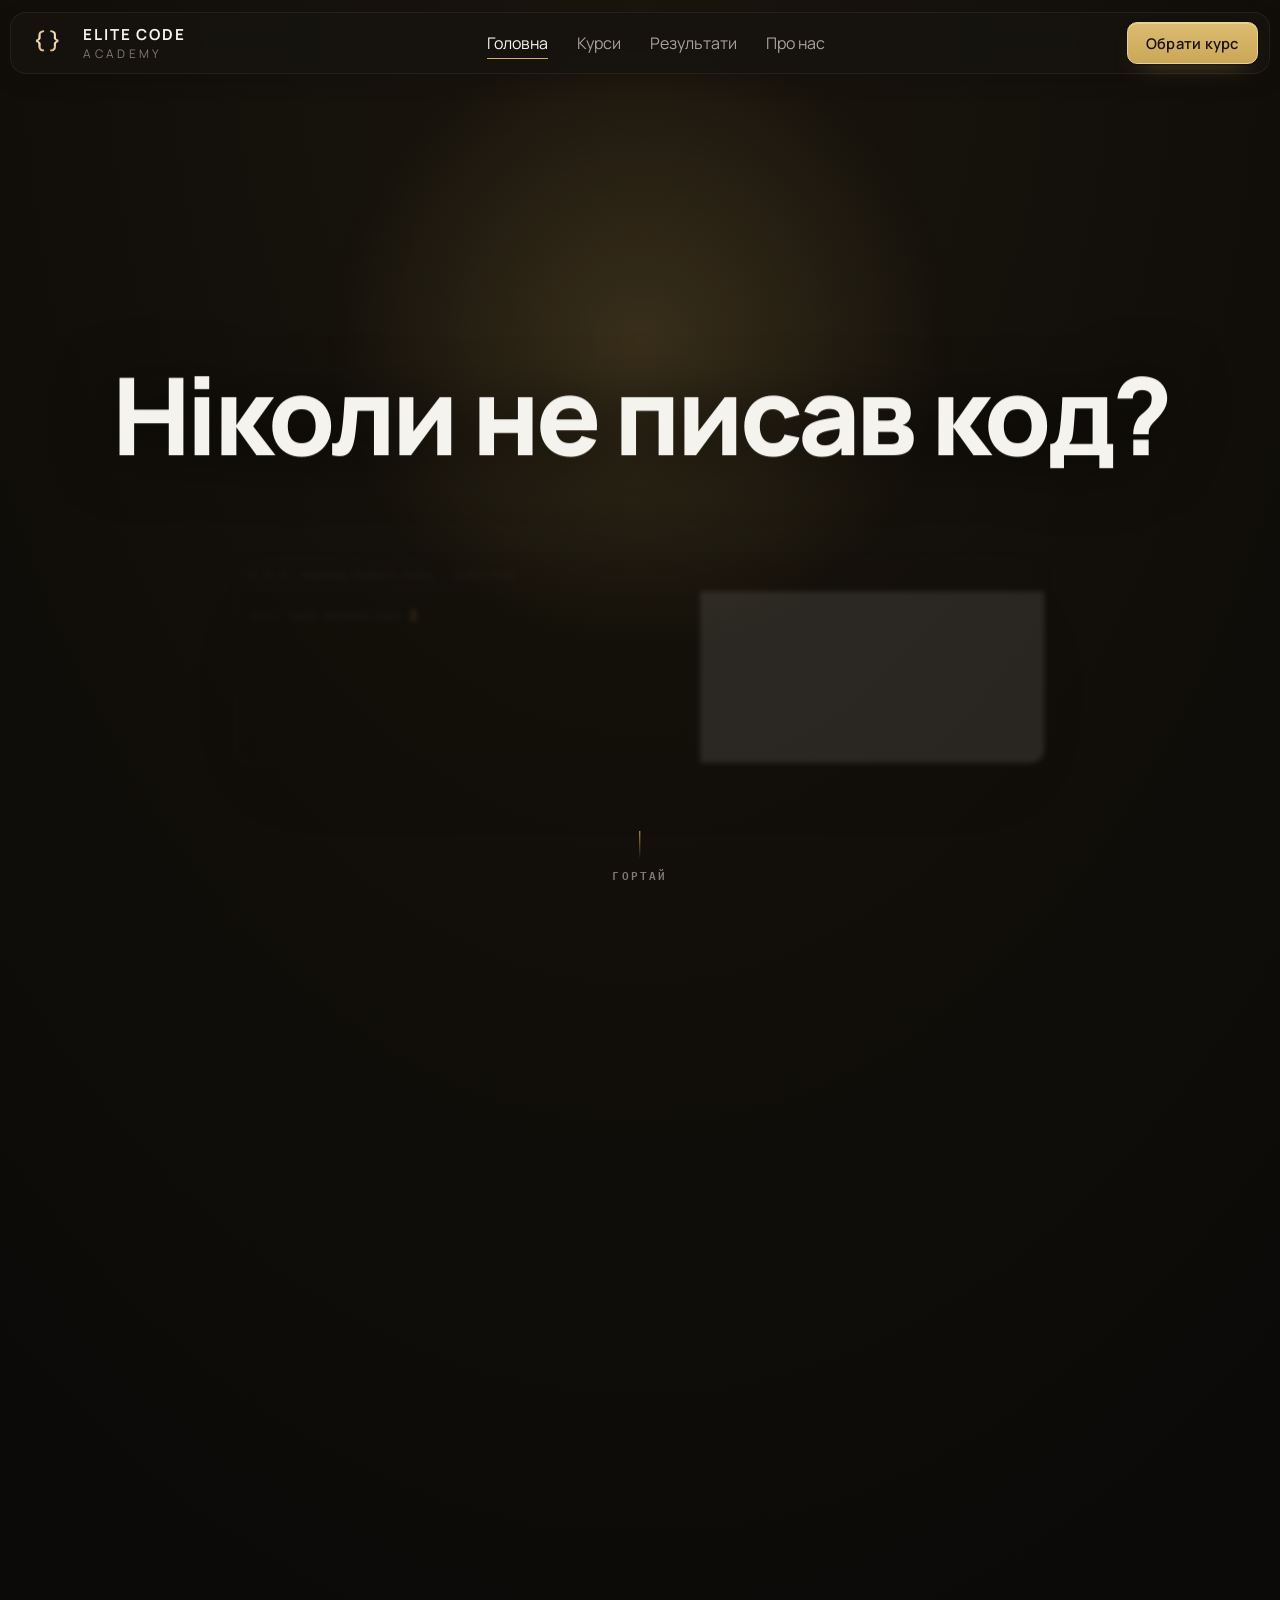
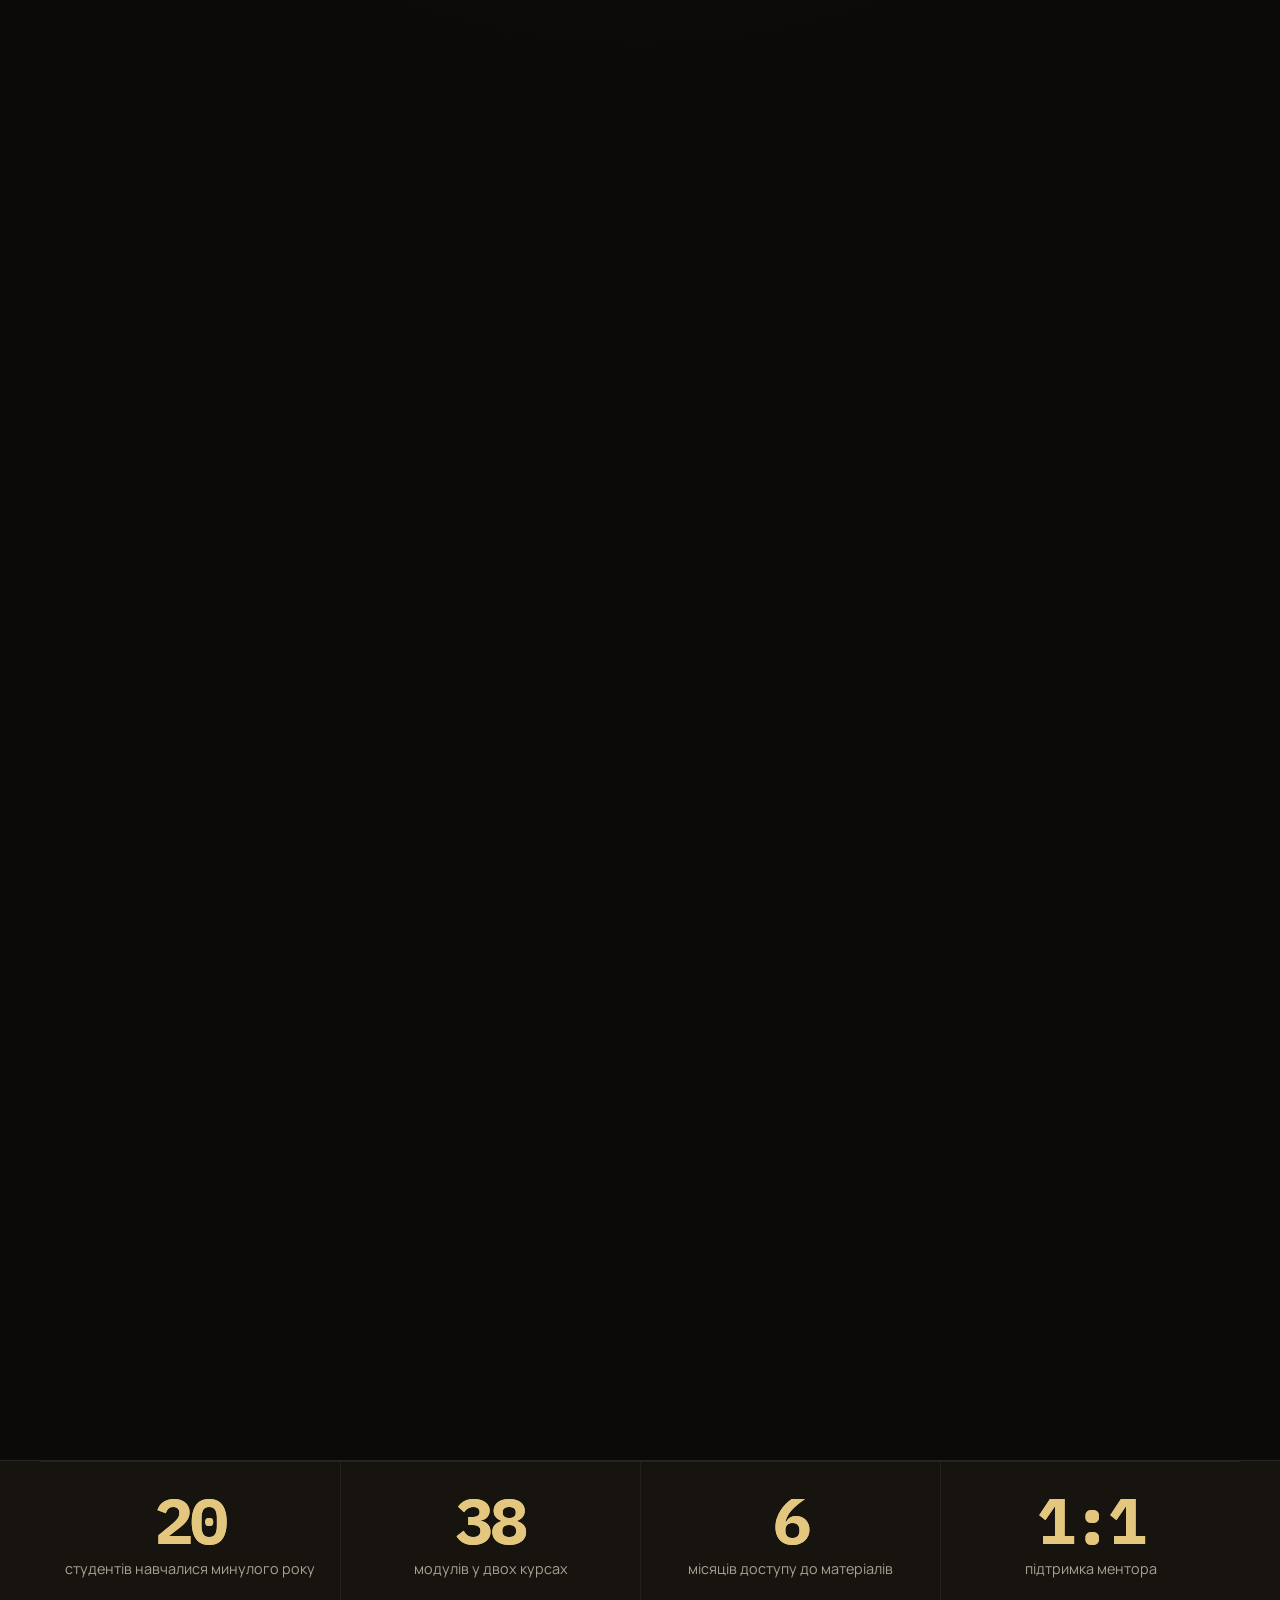
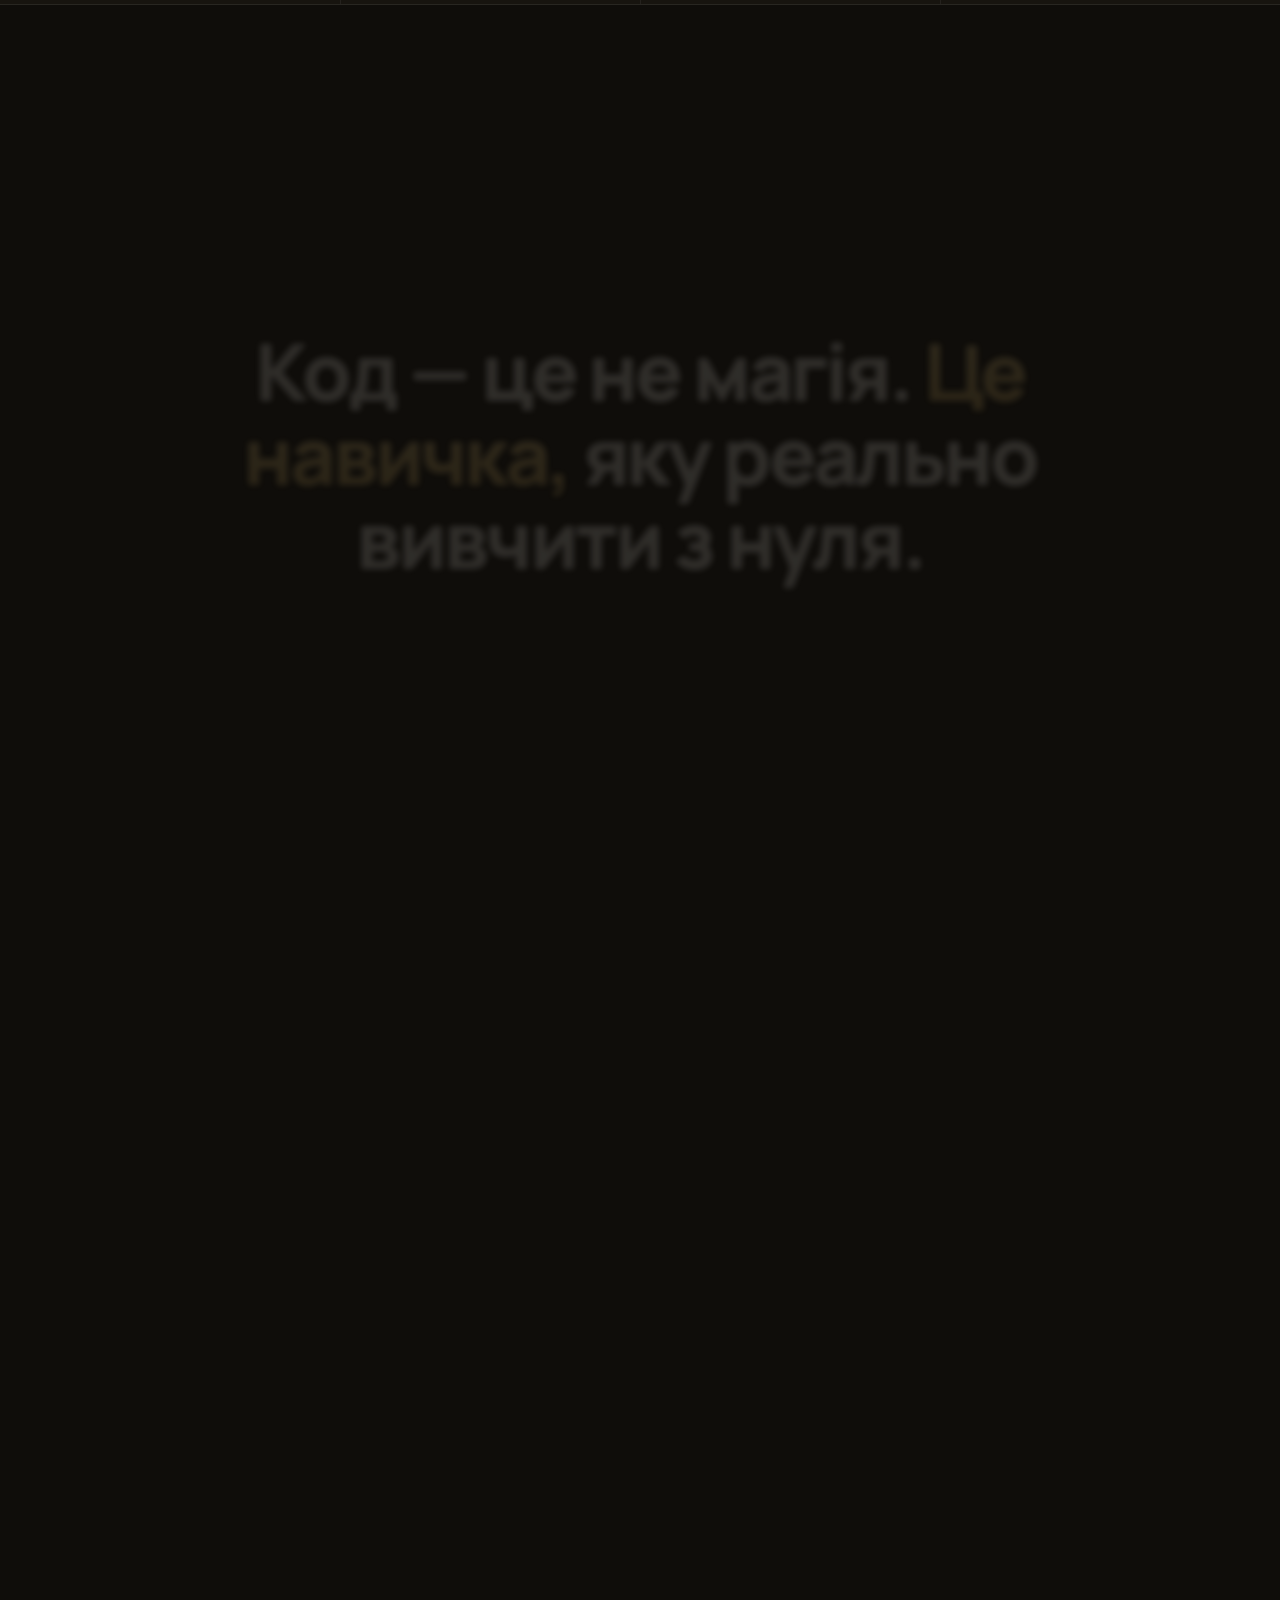
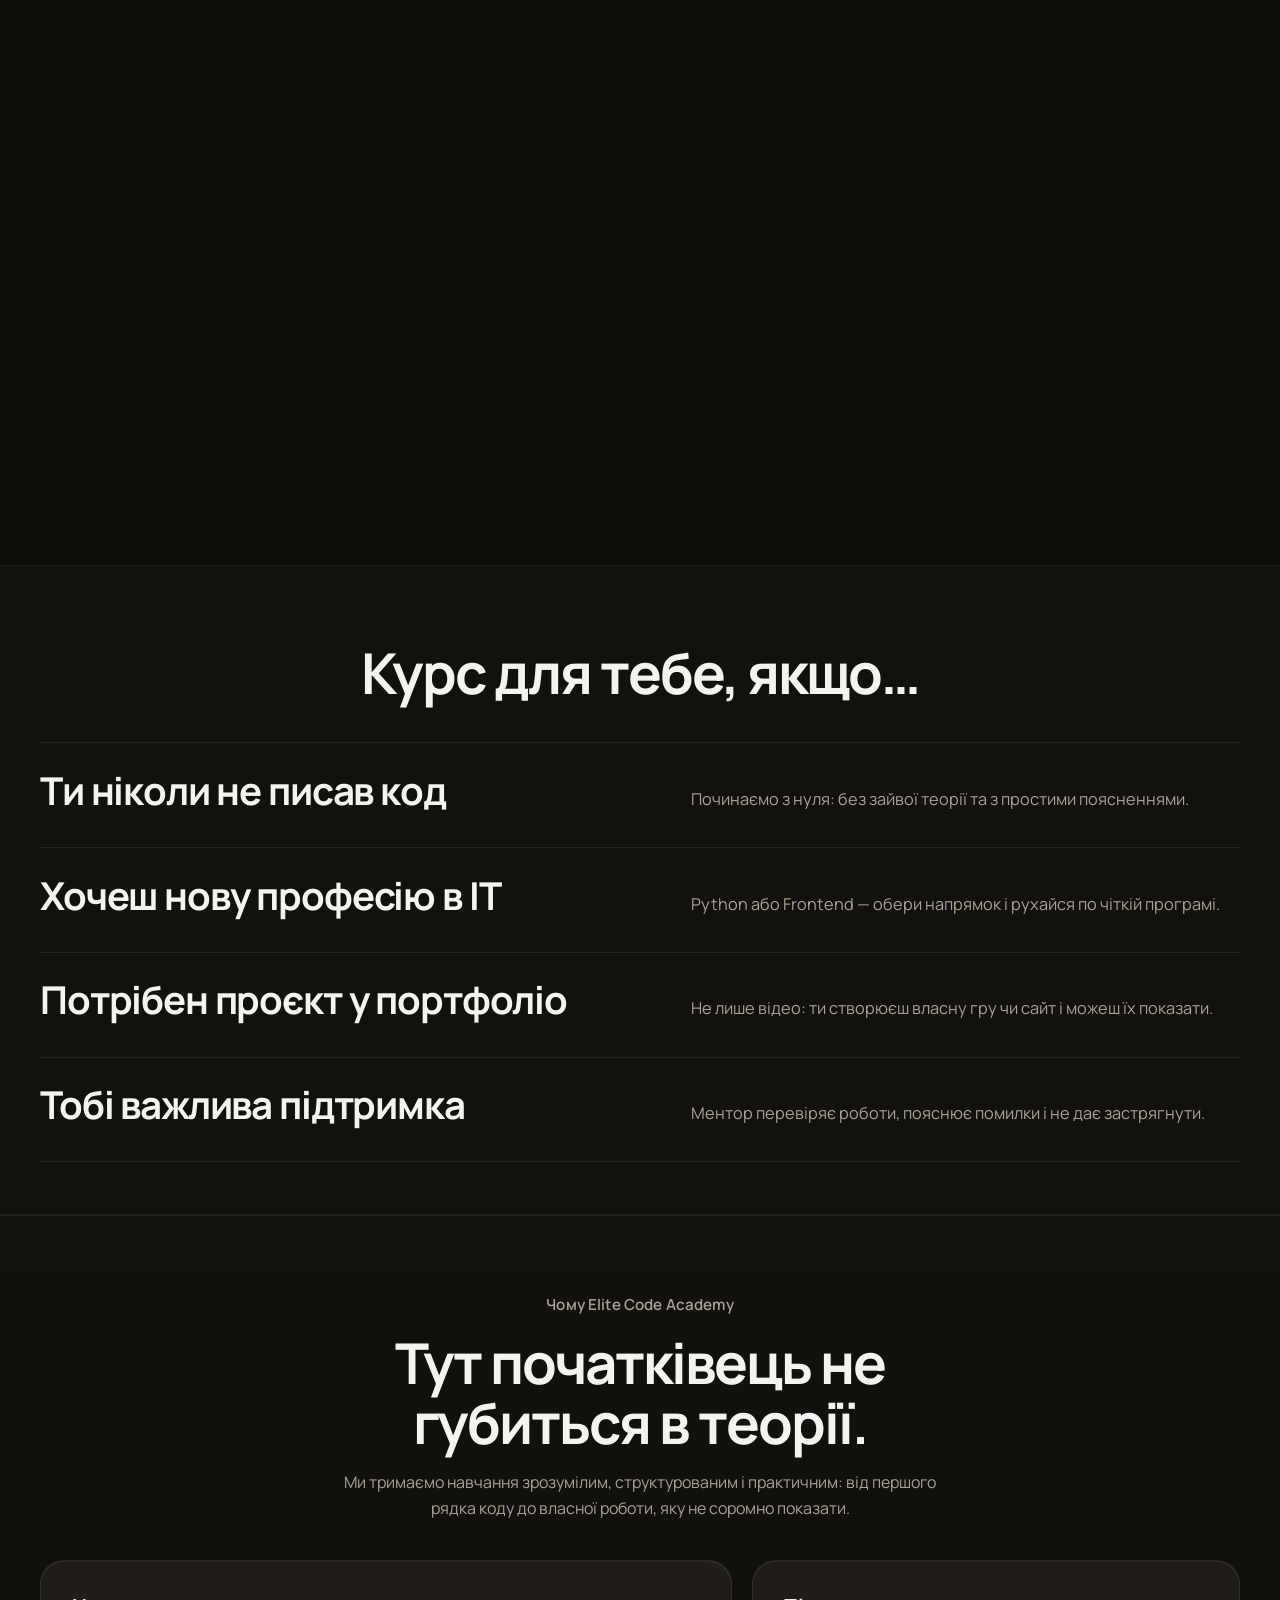
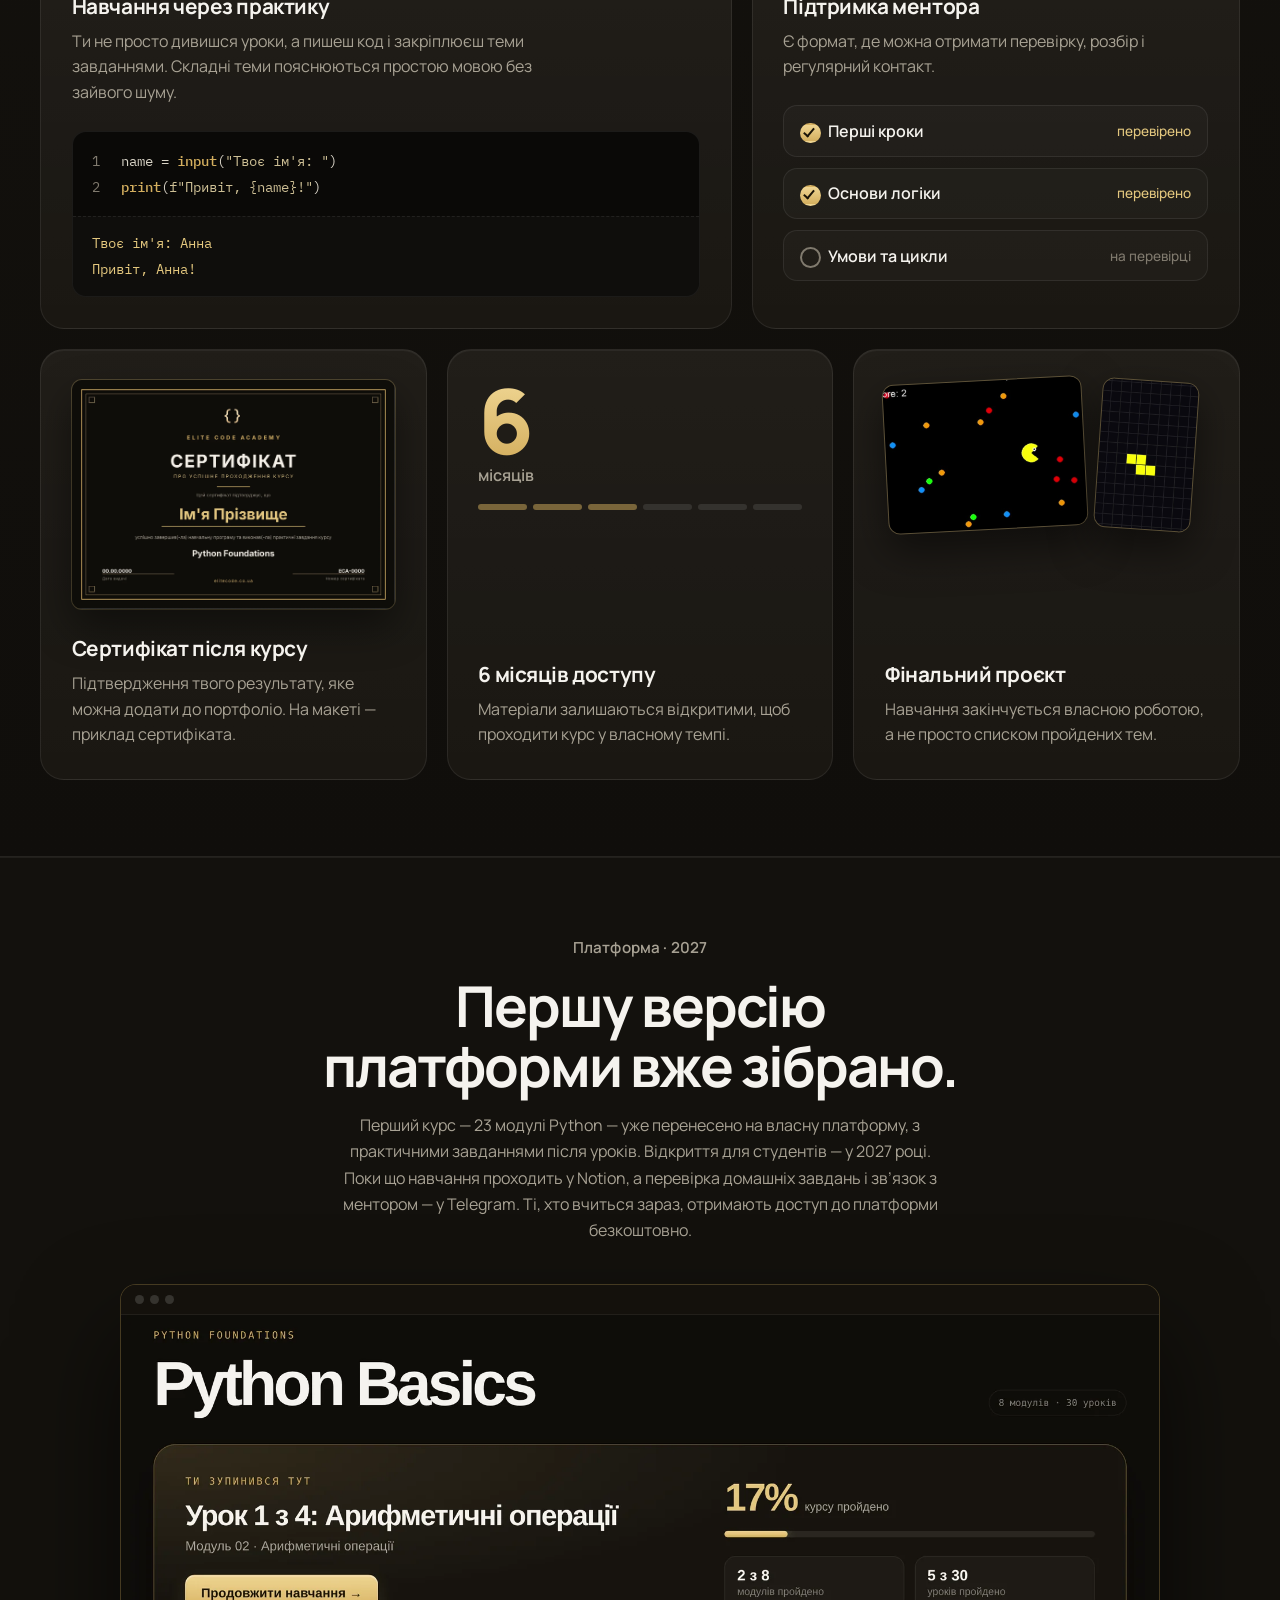
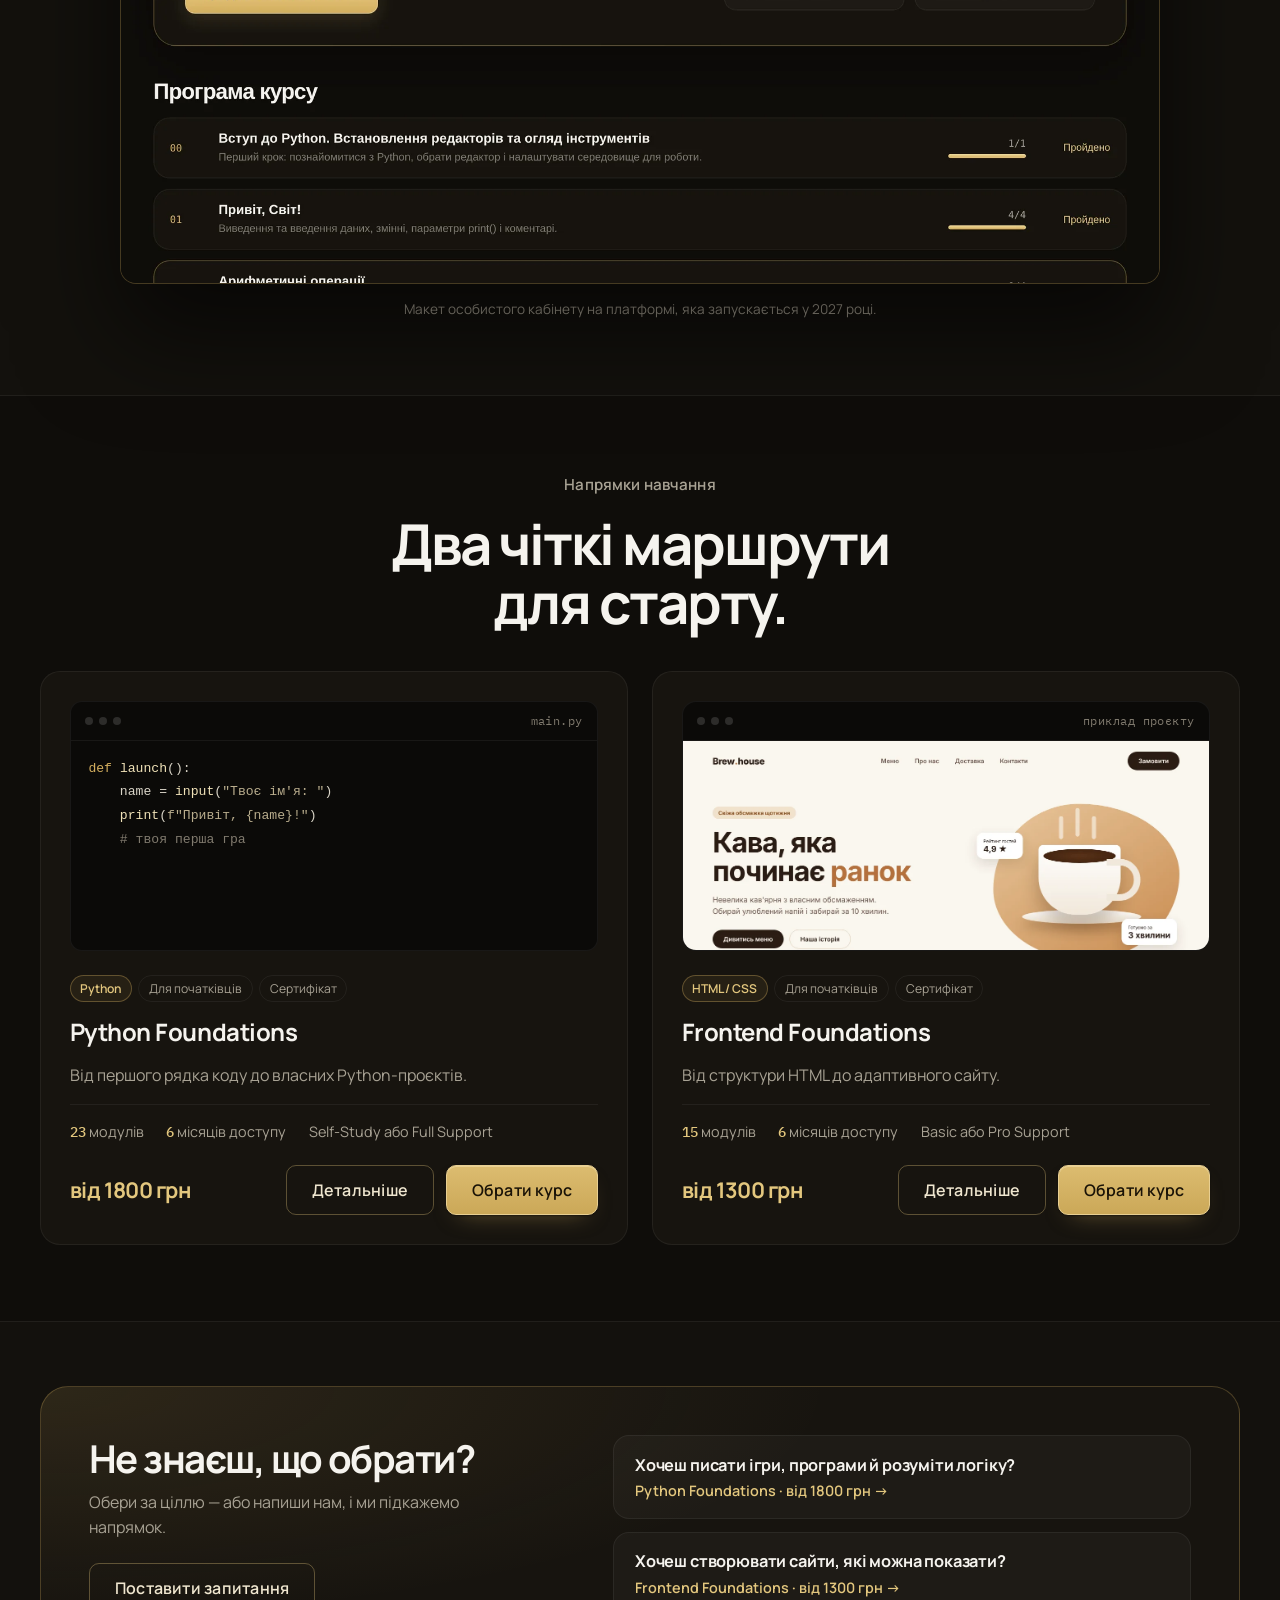
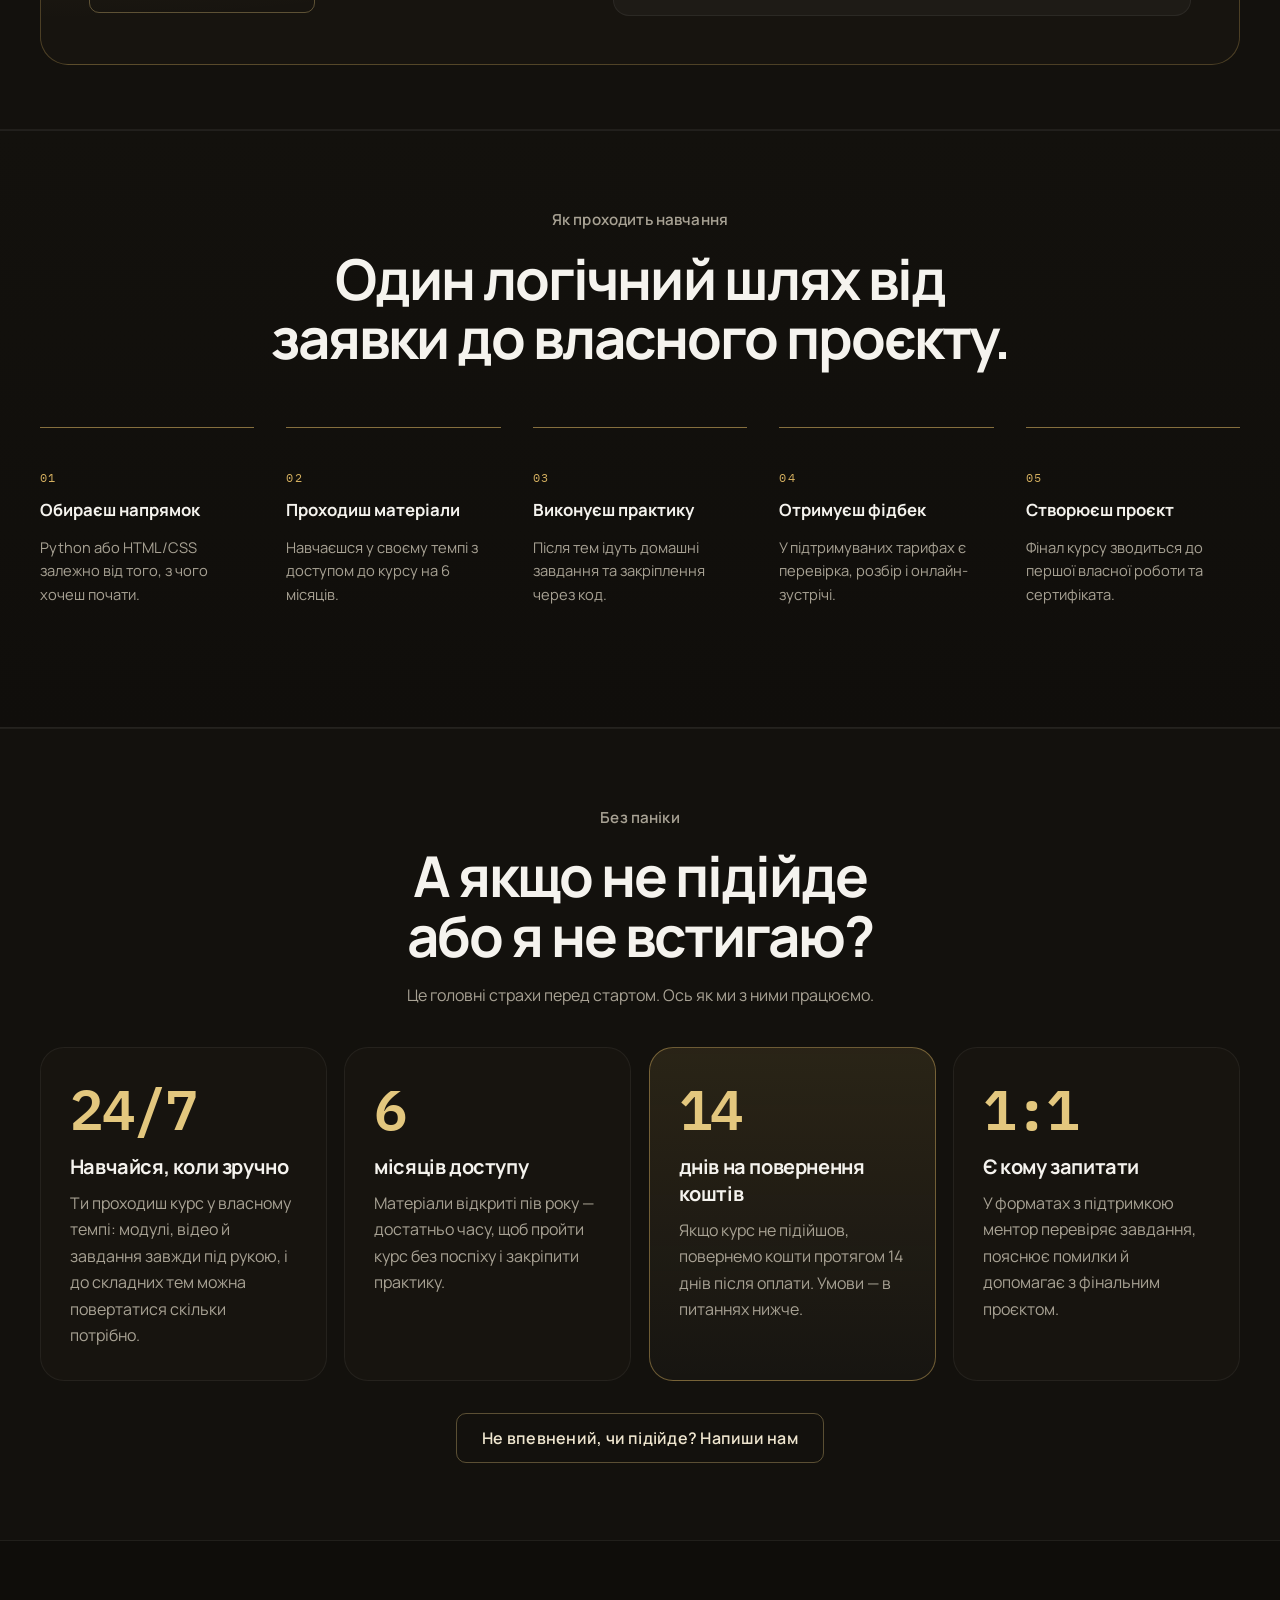
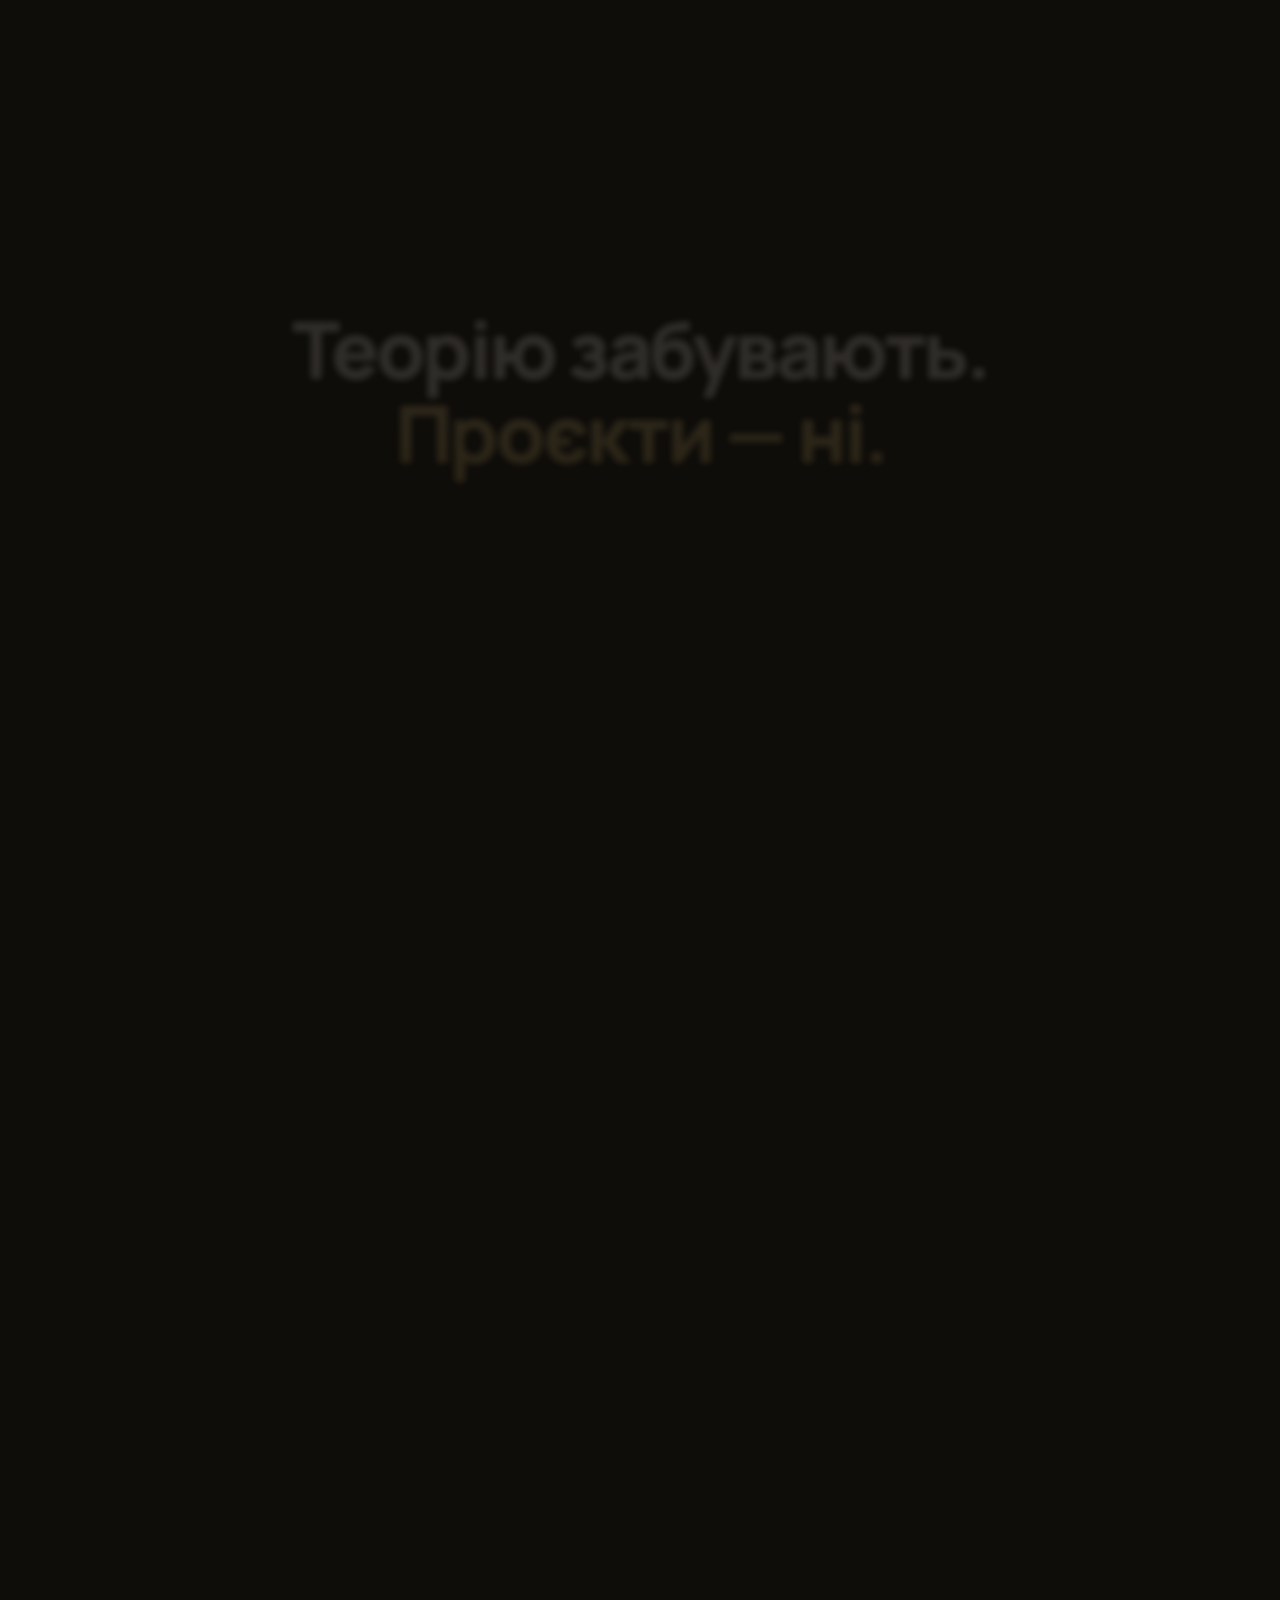
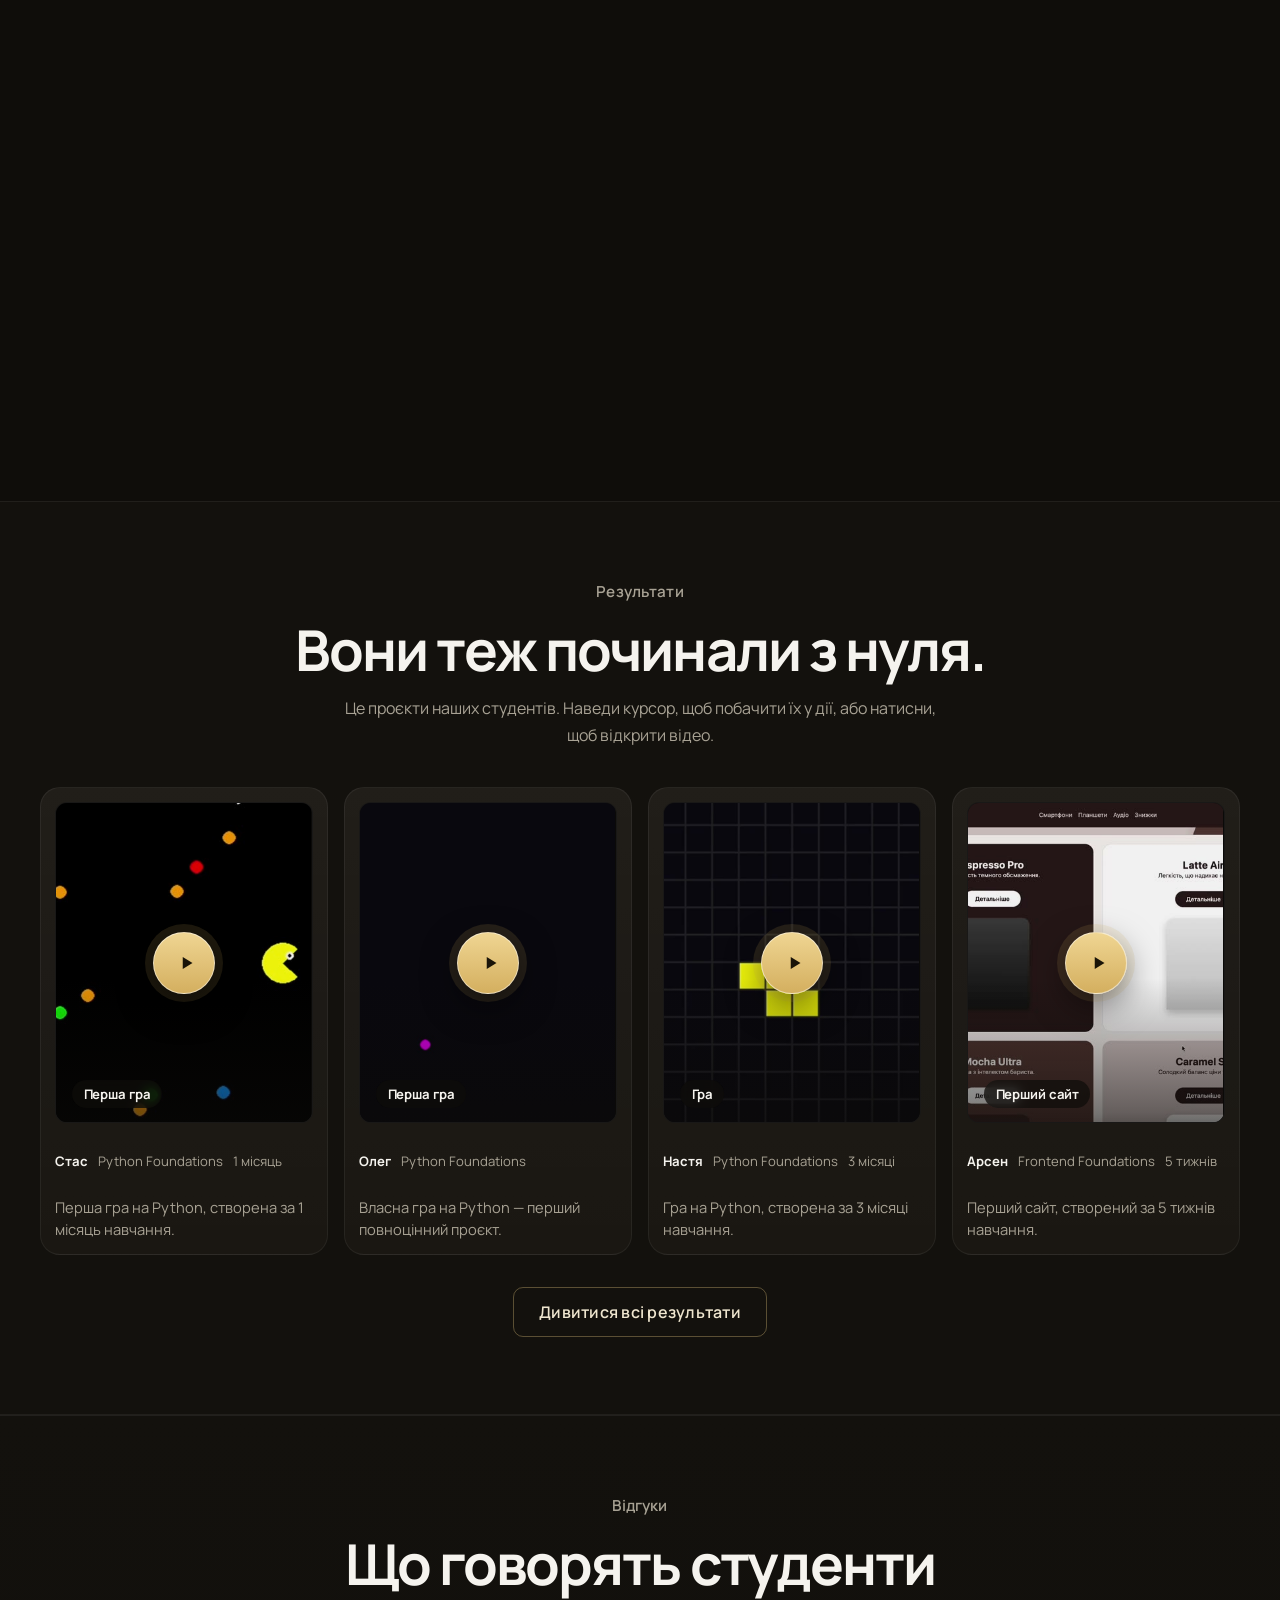
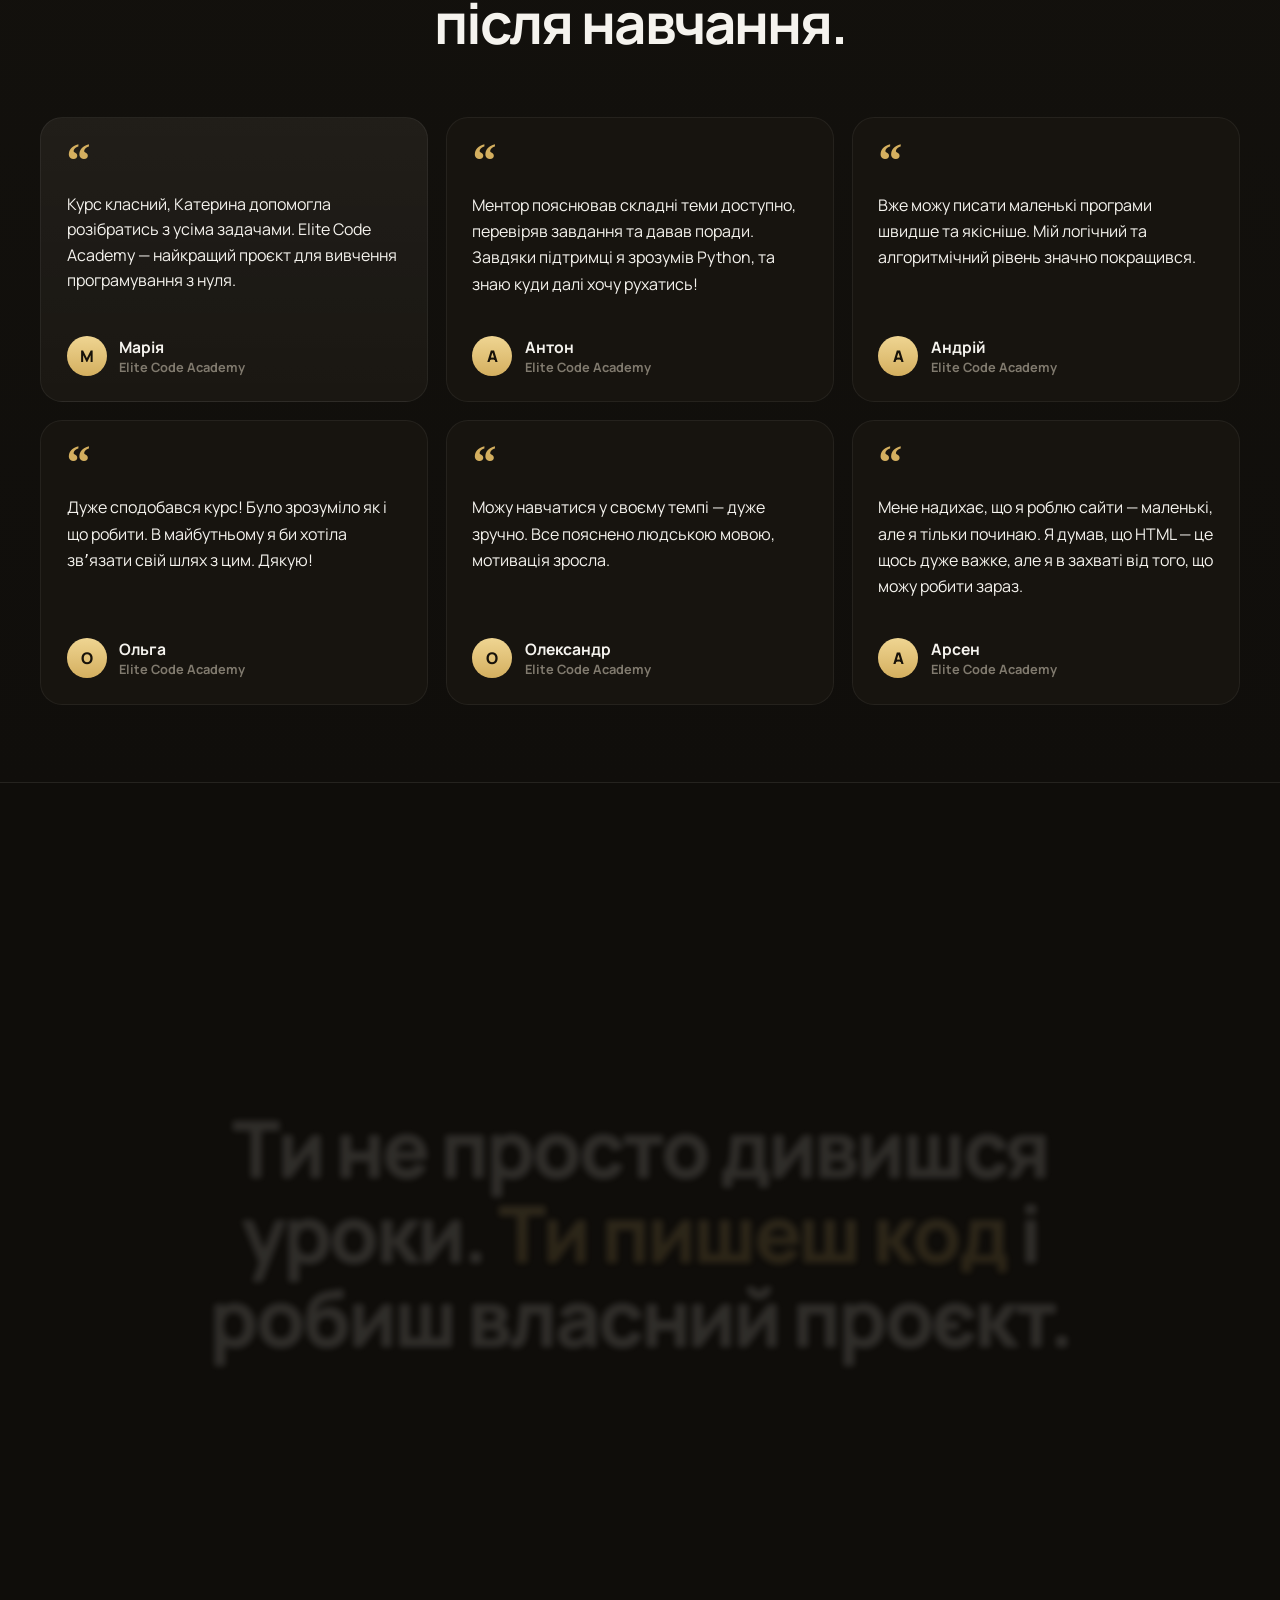
==== commit c3963ece: "Hero demo window: label it as an example of a first site Co-Authored-By: Claude Sonnet 5.5 <noreply@" ====
--- a/index.html
+++ b/index.html
@@ -65,7 +65,7 @@
                         <div class="trust-chips" id="hero-chips" hidden></div>
                     </div>
                     <div class="hs-window" id="hs-window" aria-hidden="true">
-                        <div class="hs-bar"><i></i><i></i><i></i><span>index.html — style.css</span></div>
+                        <div class="hs-bar"><i></i><i></i><i></i><span>приклад першого сайту · index.html</span></div>
                         <div class="hs-body">
                             <pre class="hs-code" id="hs-code"></pre>
                             <div class="hs-preview" id="hs-preview">
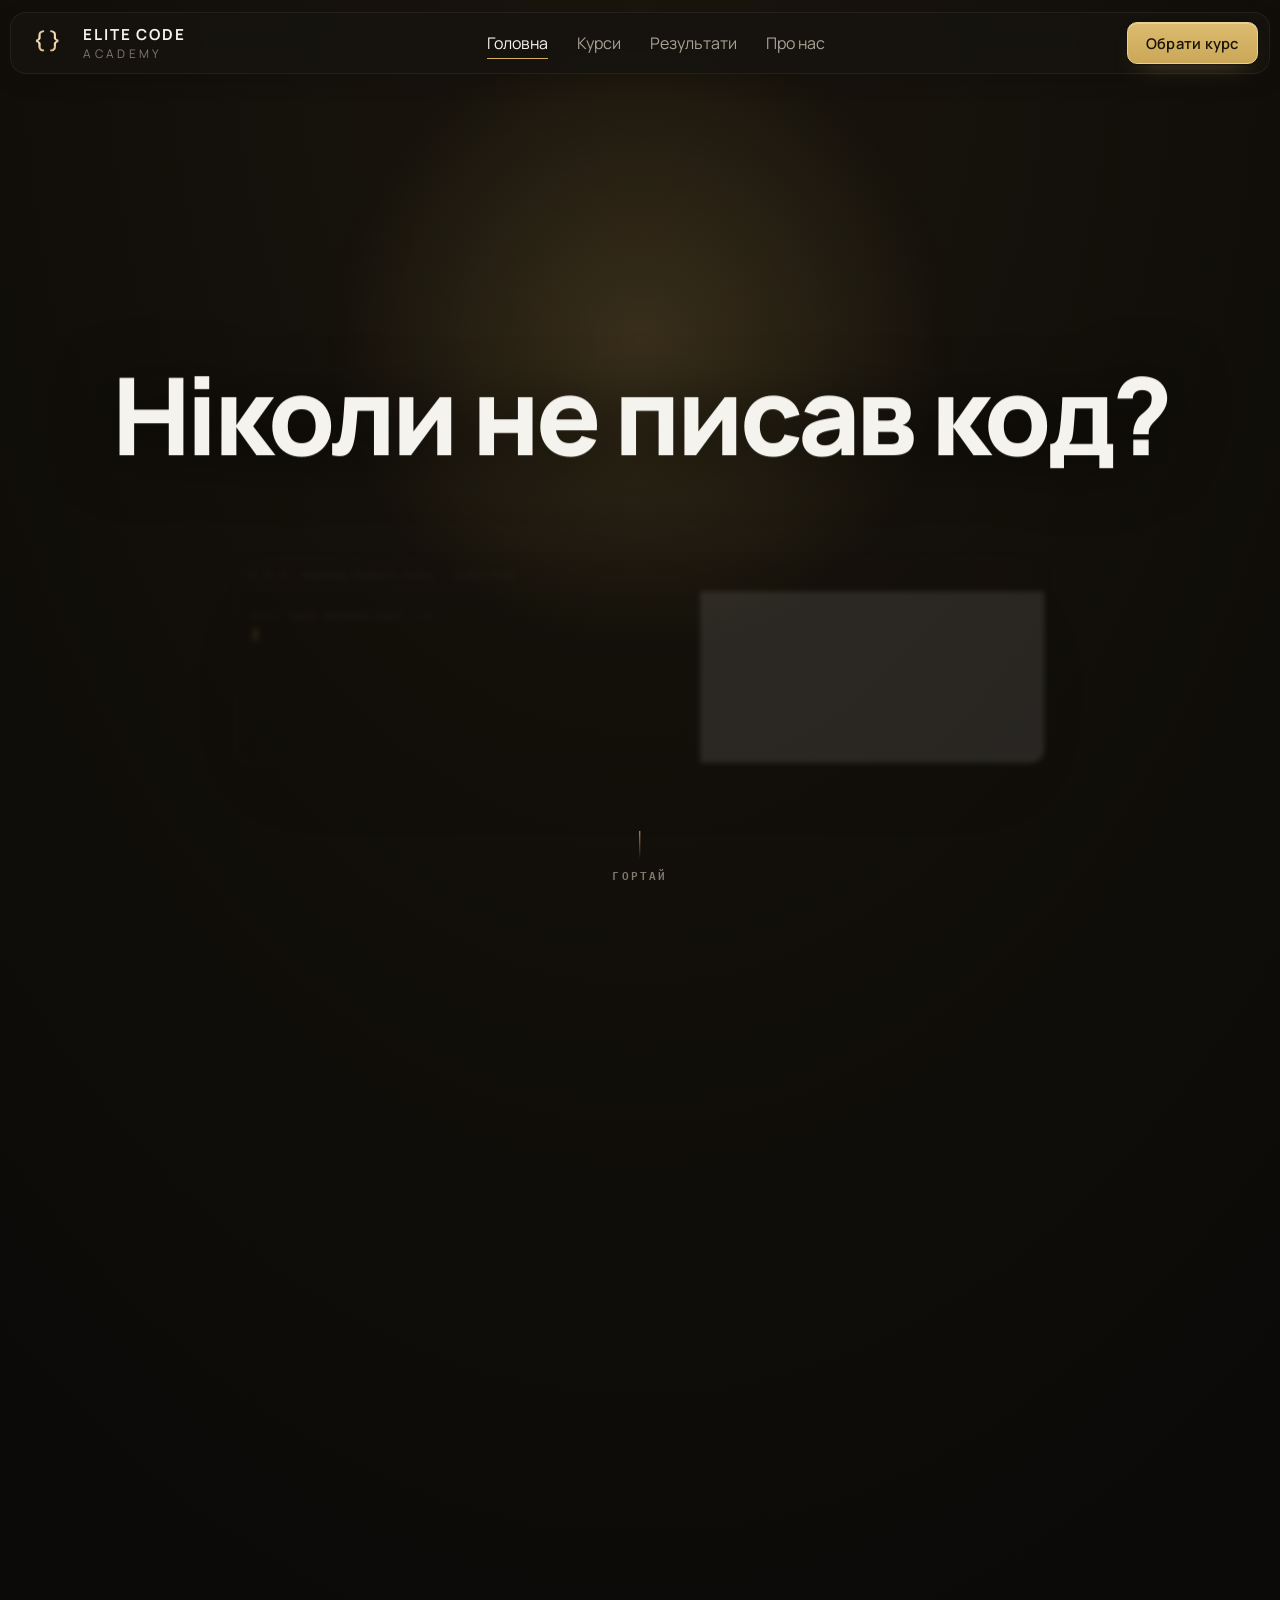
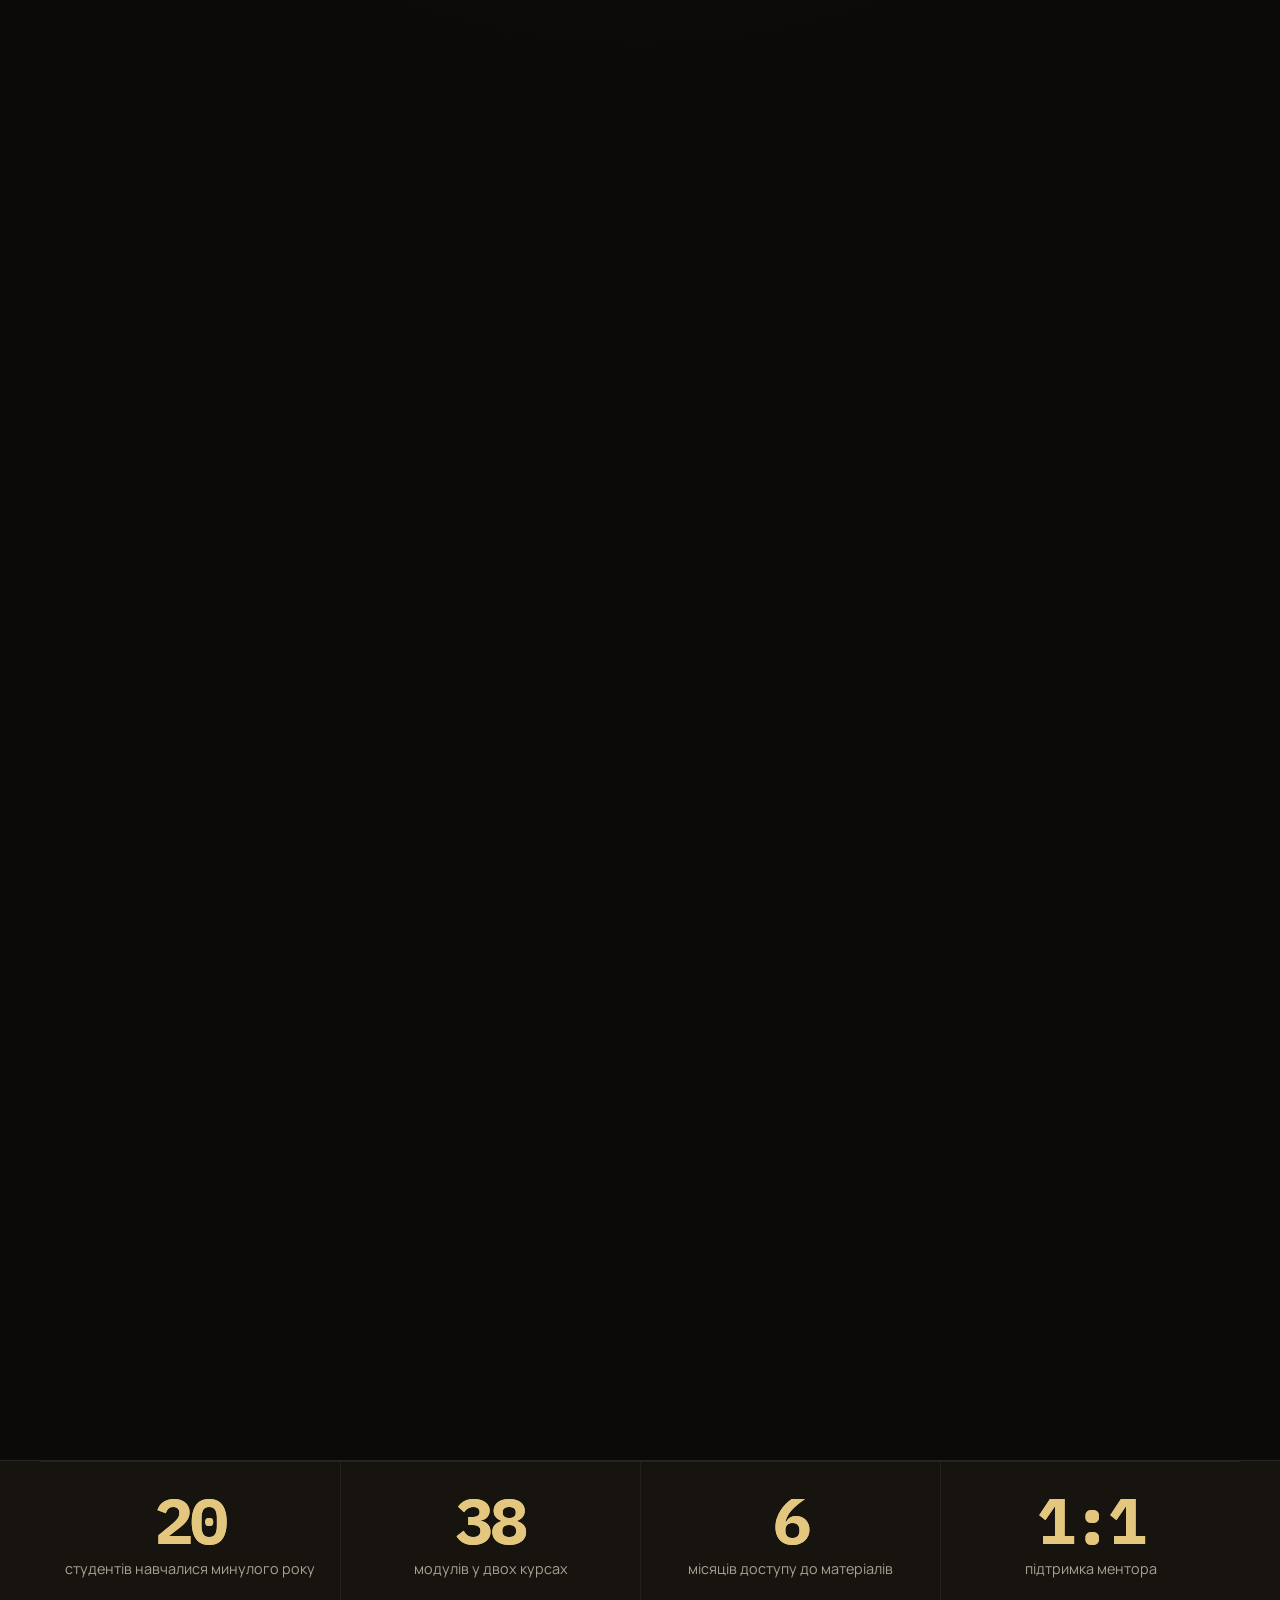
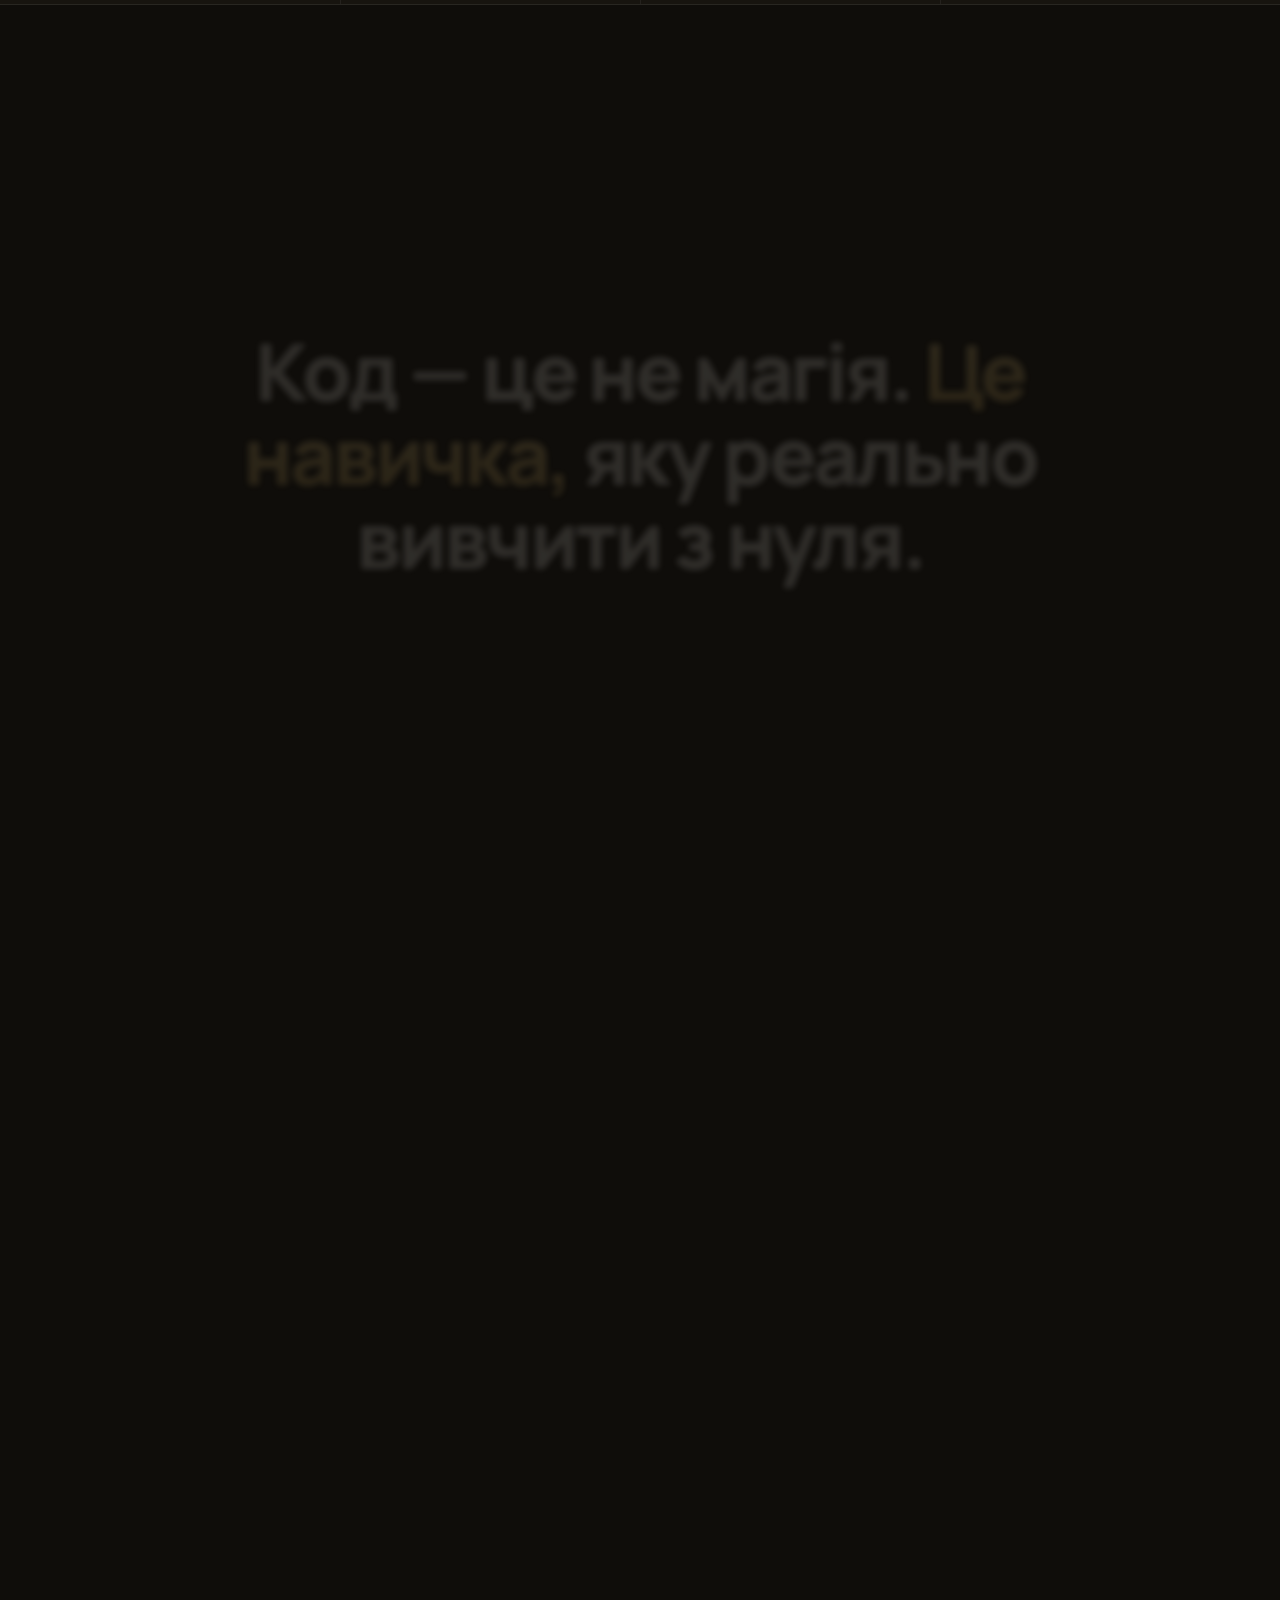
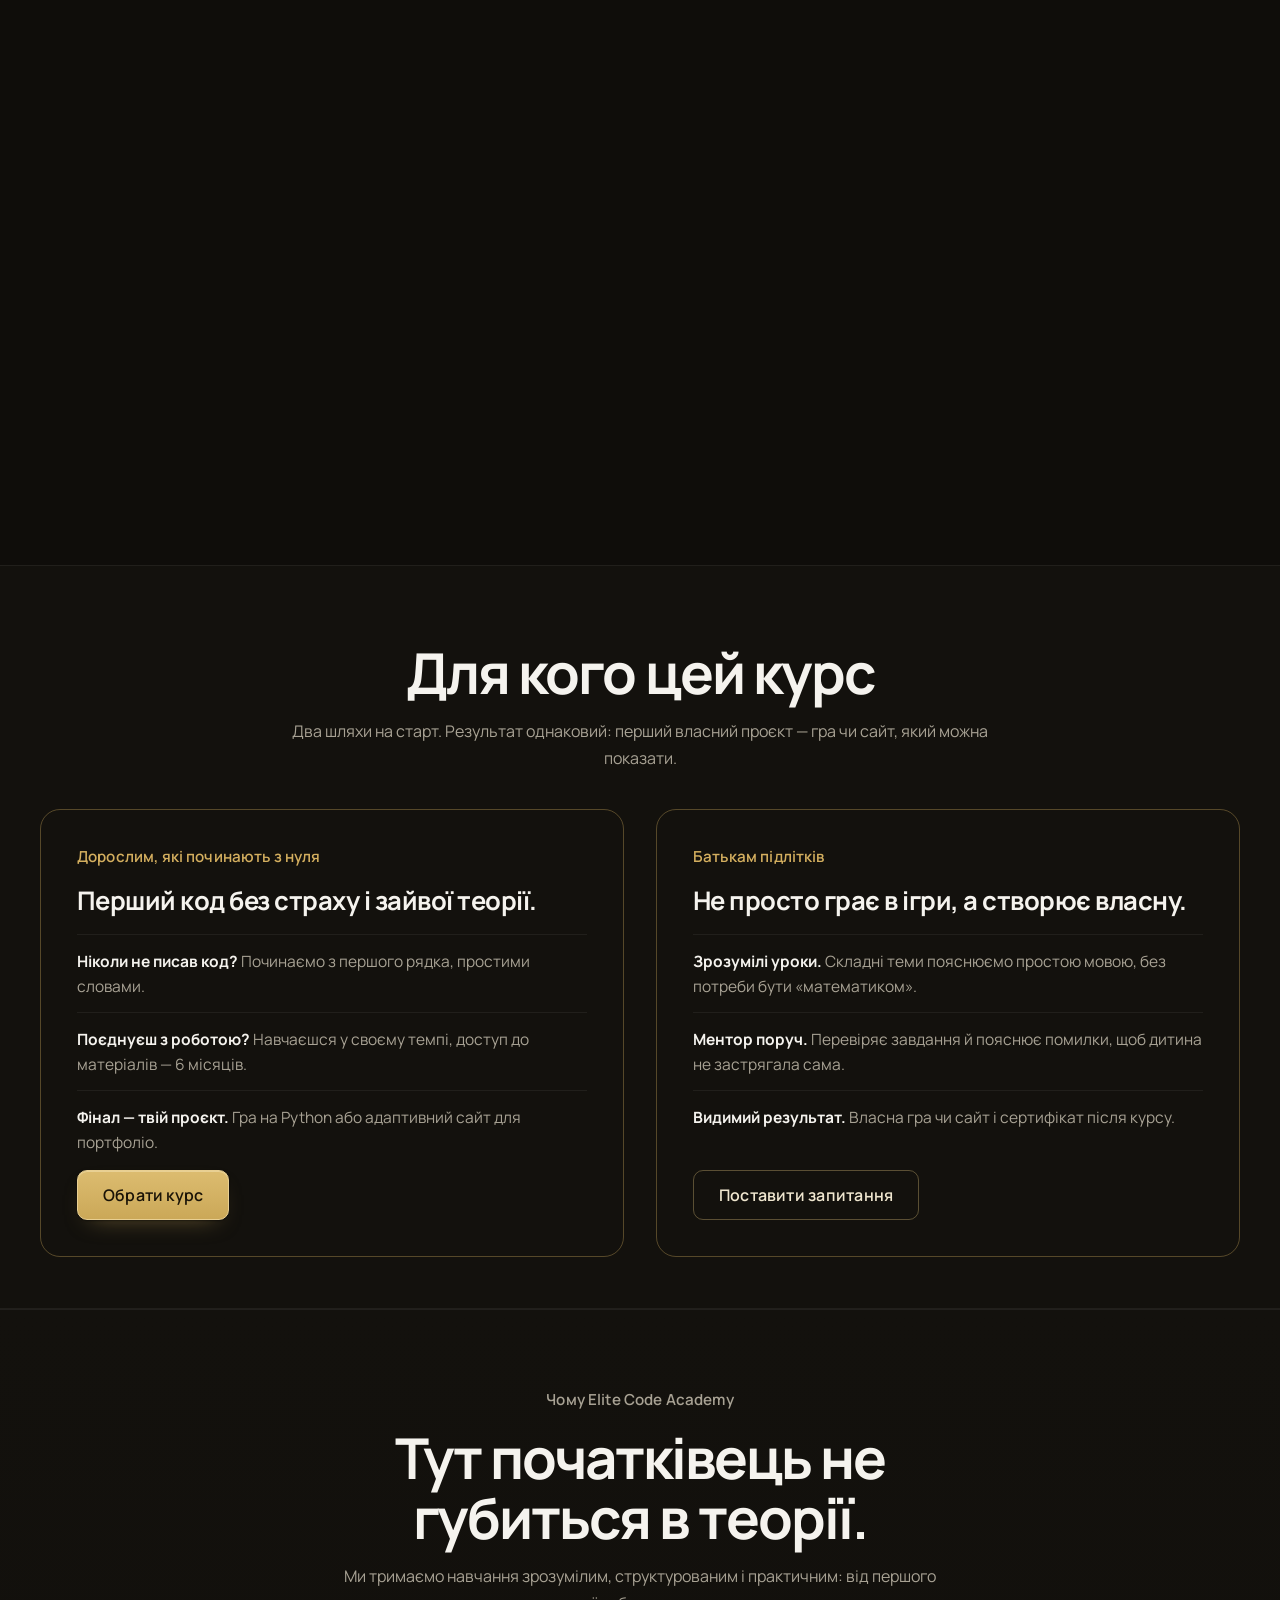
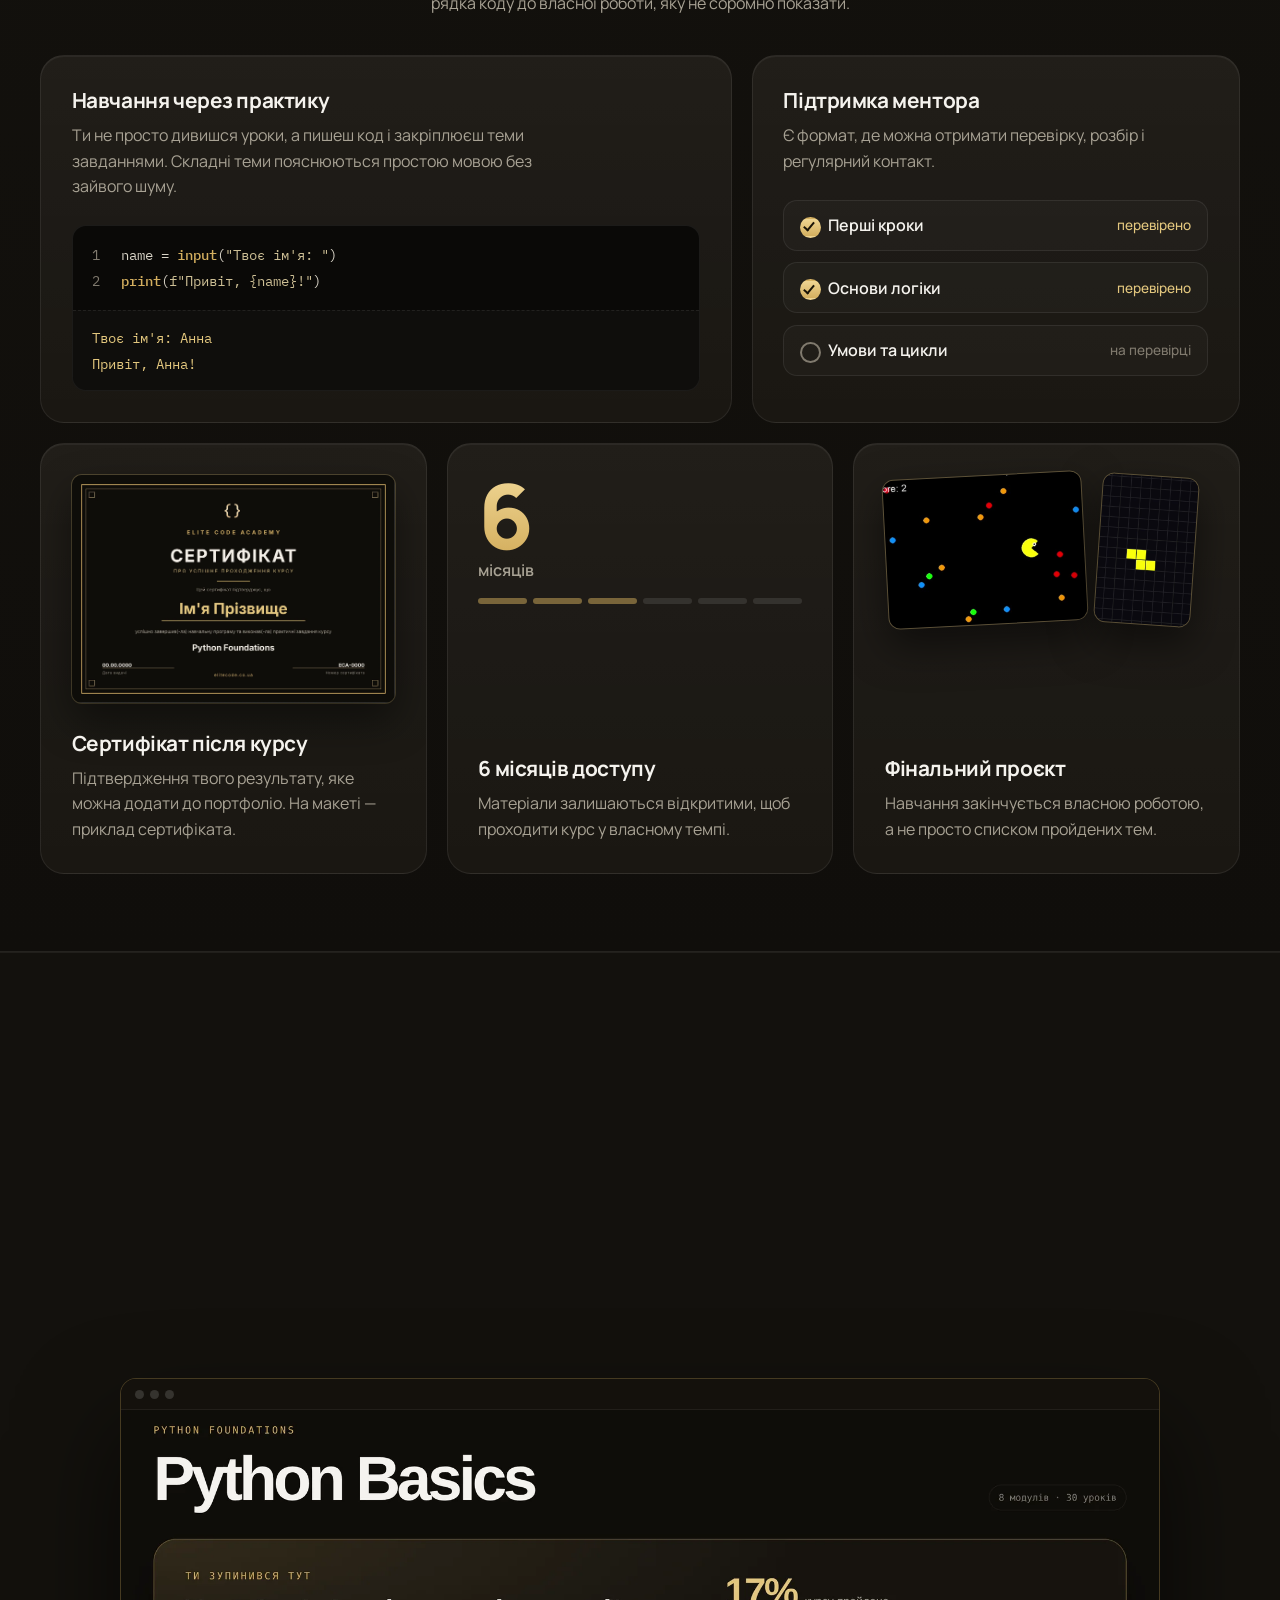
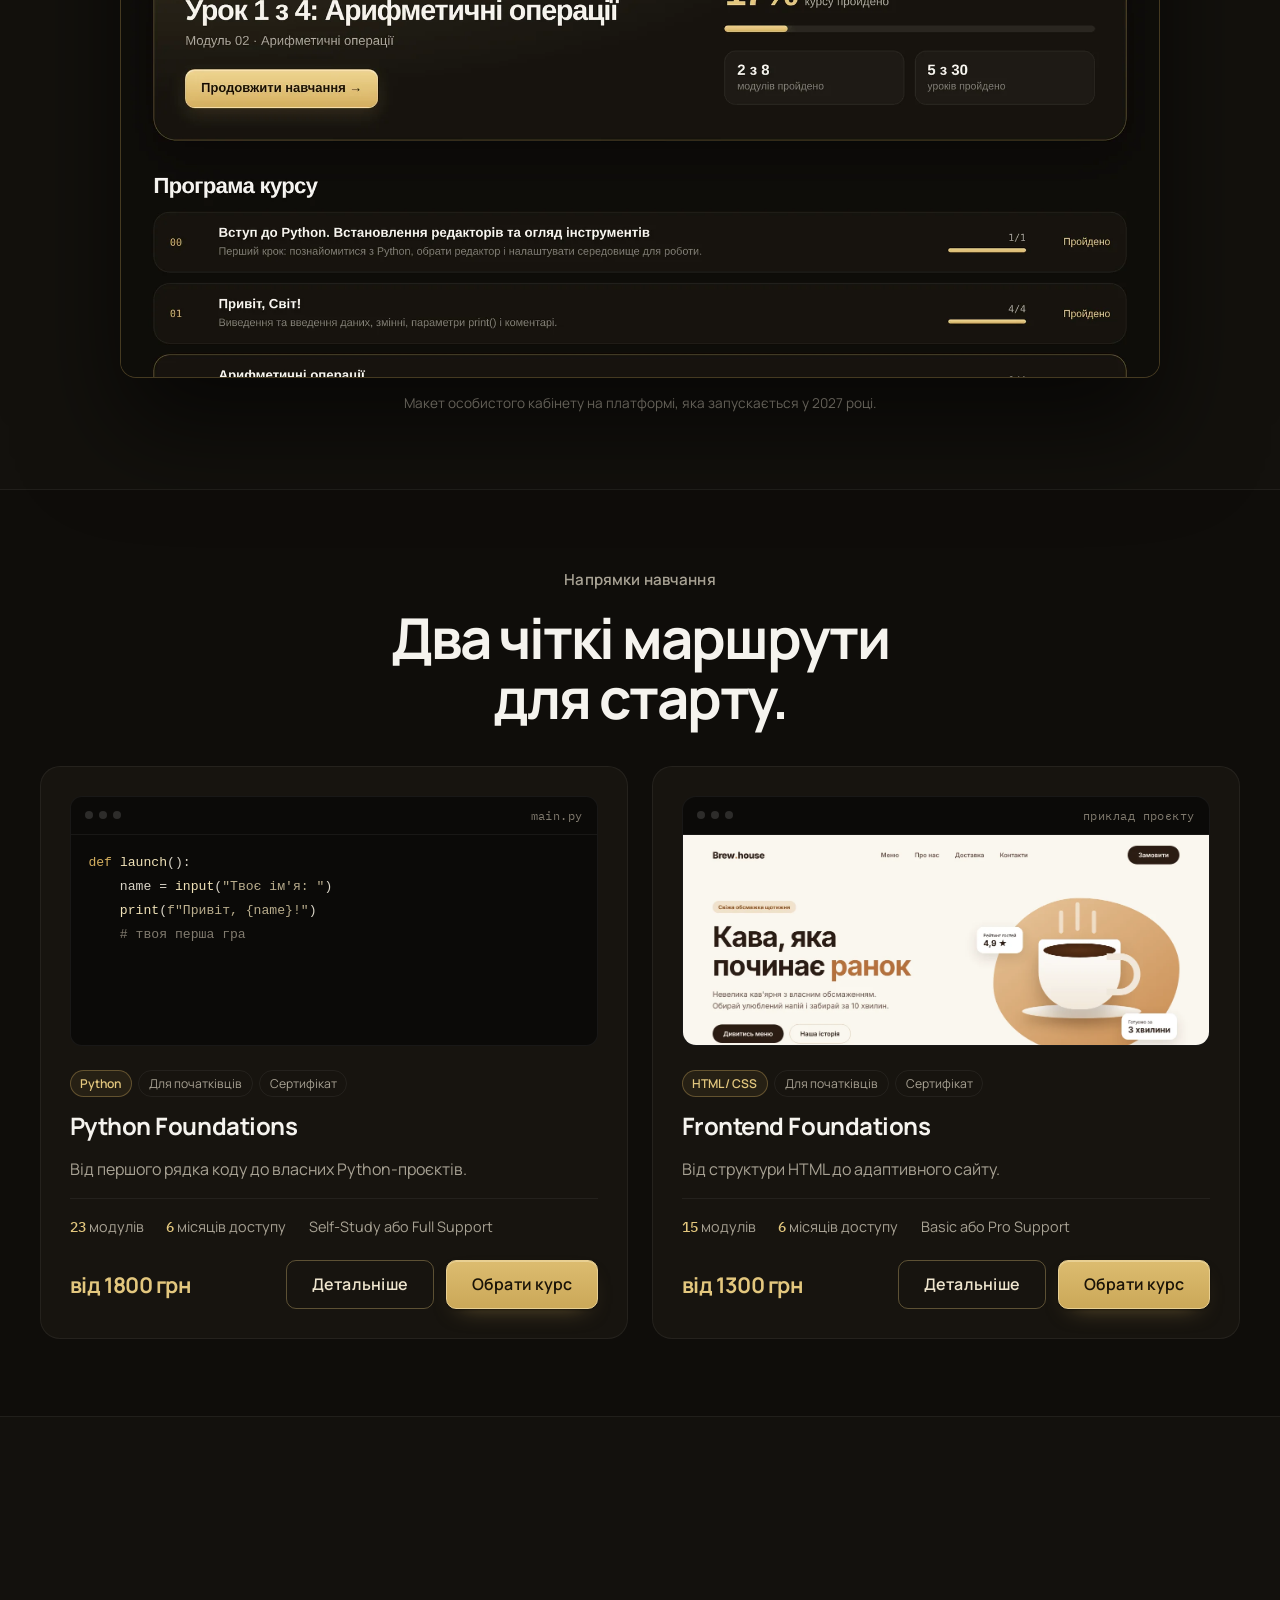
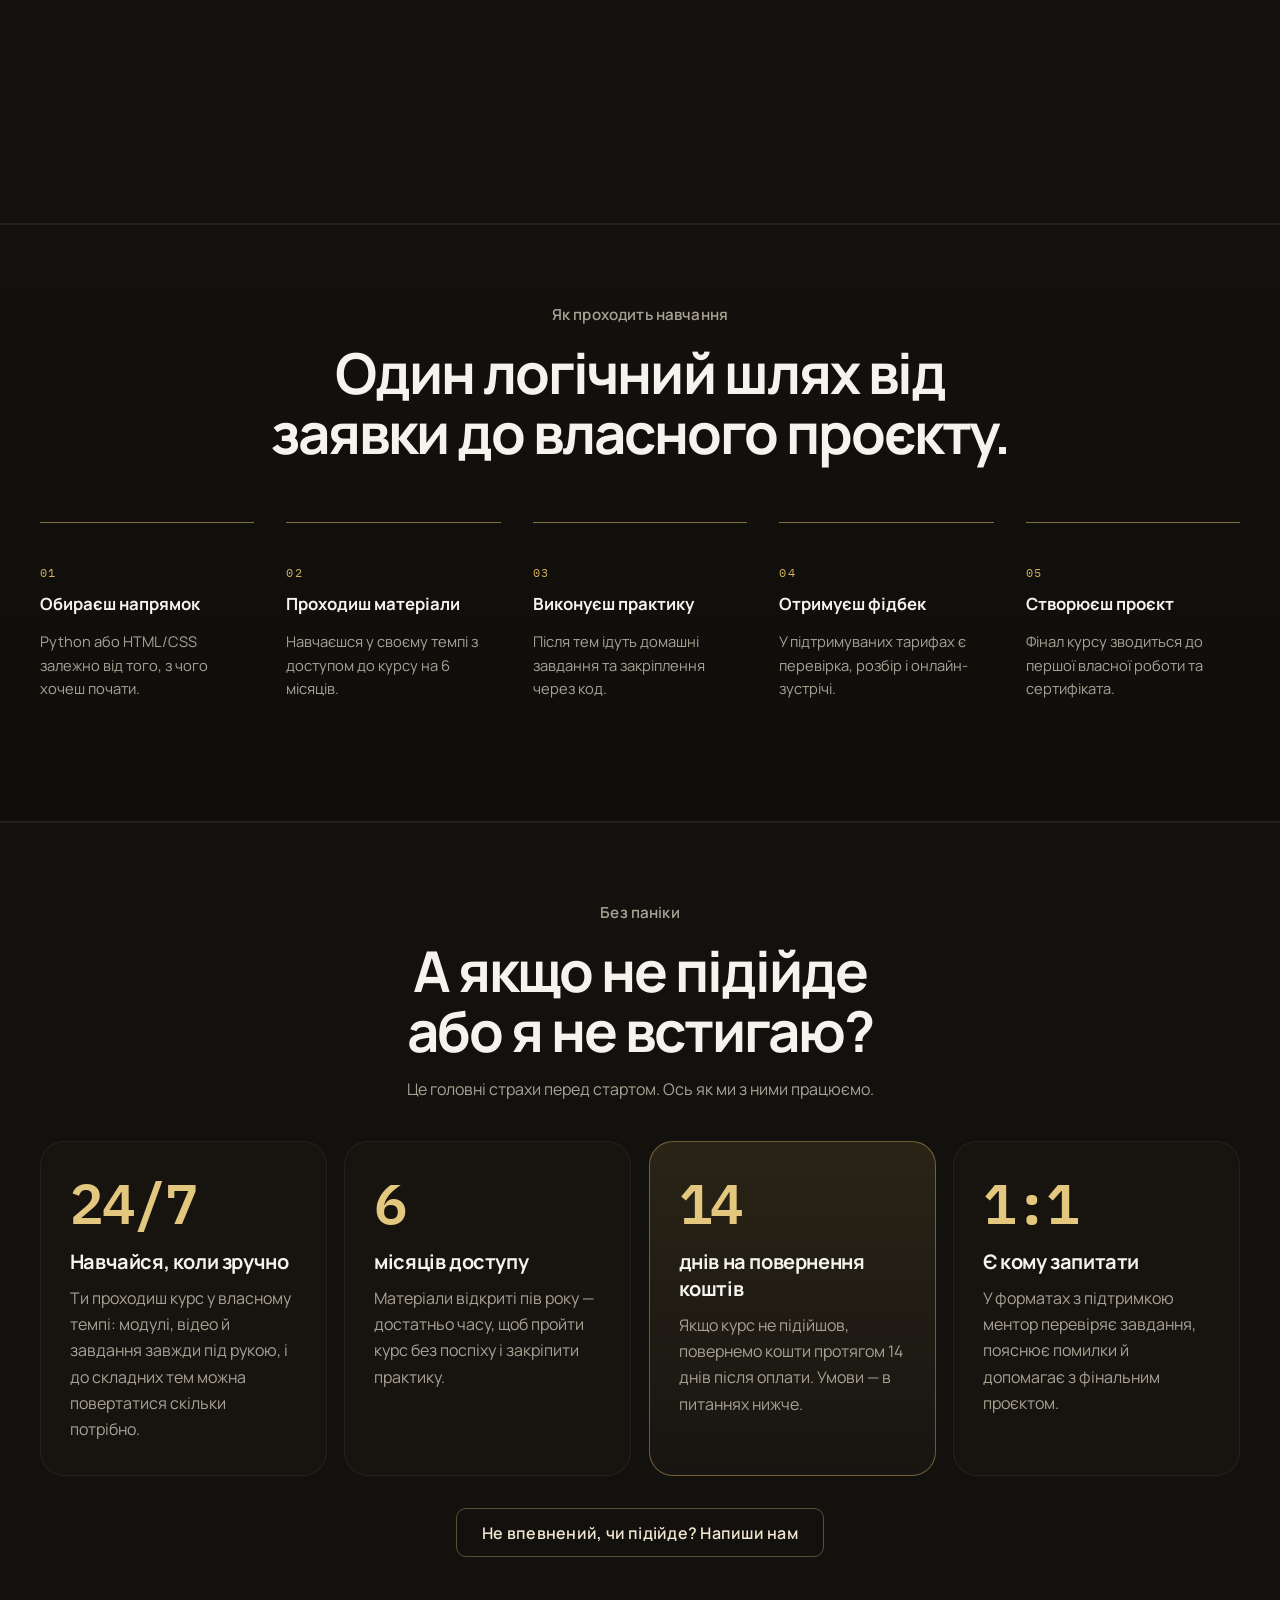
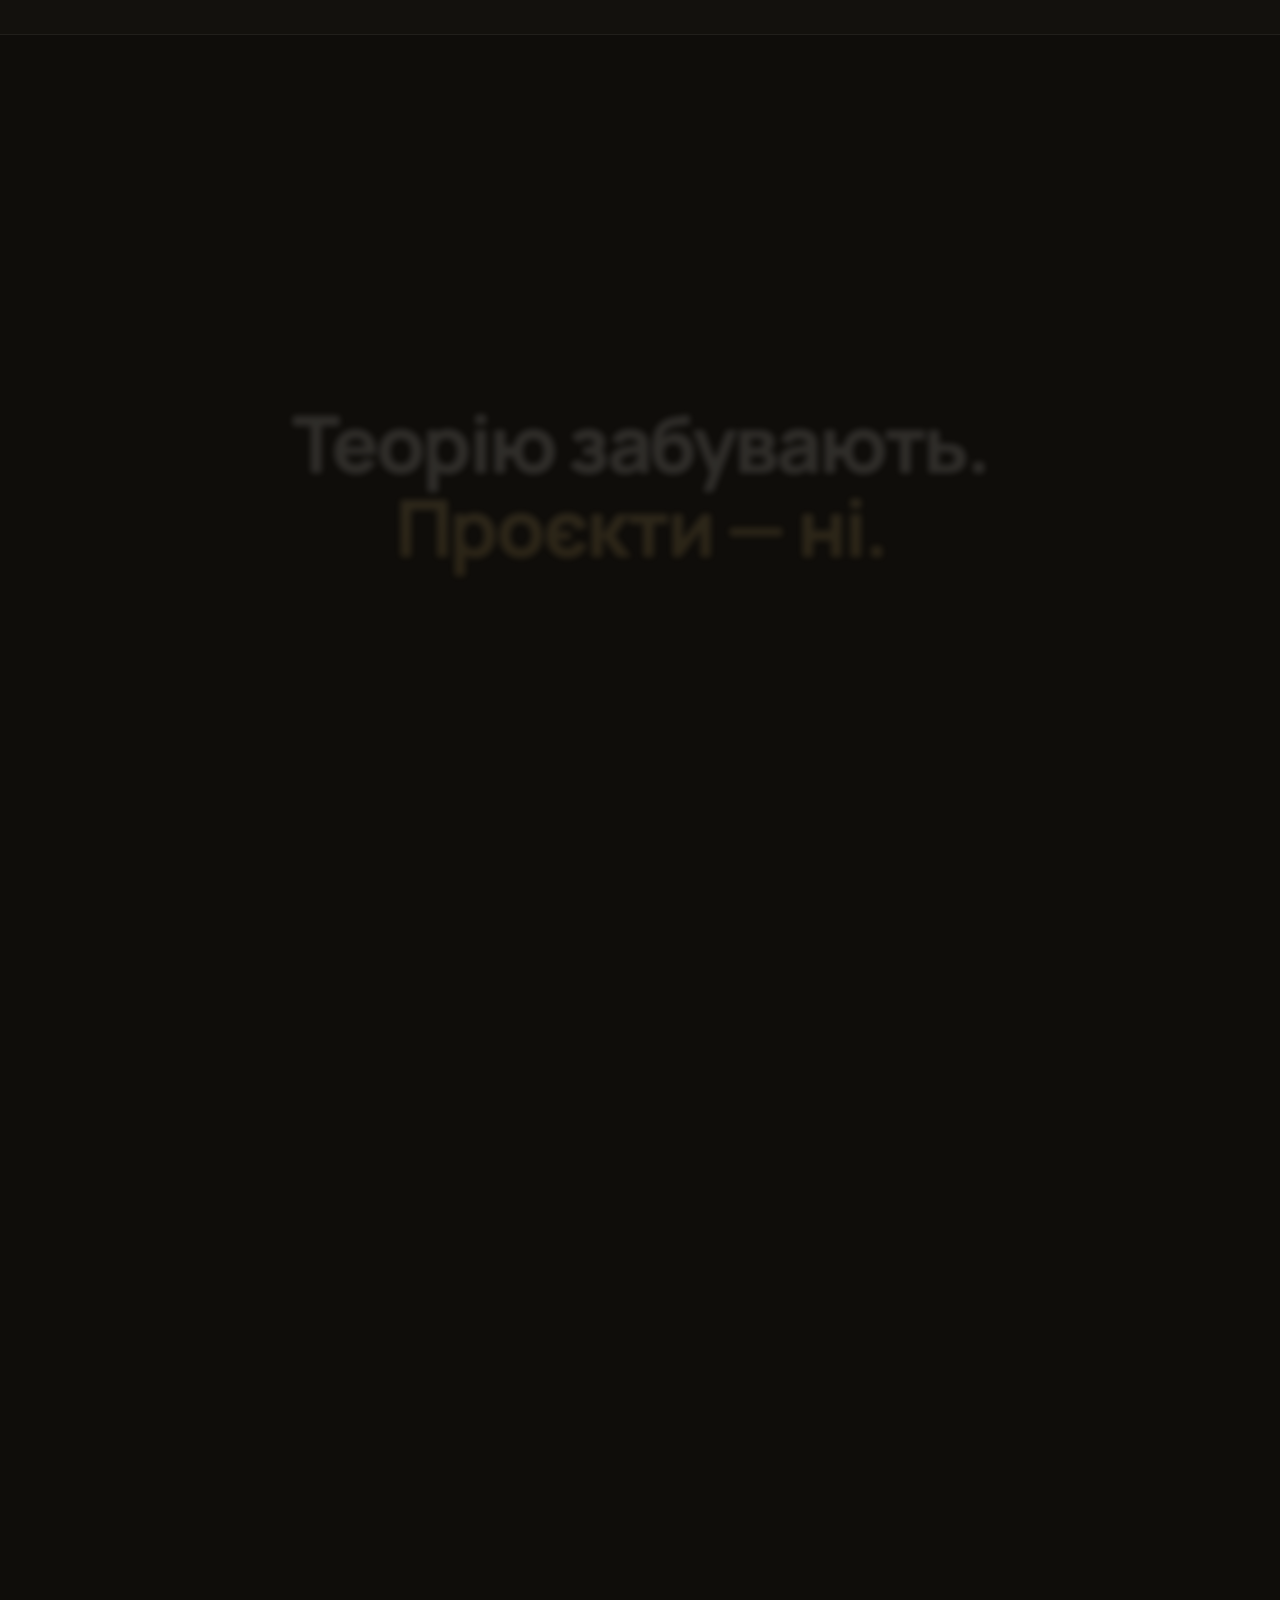
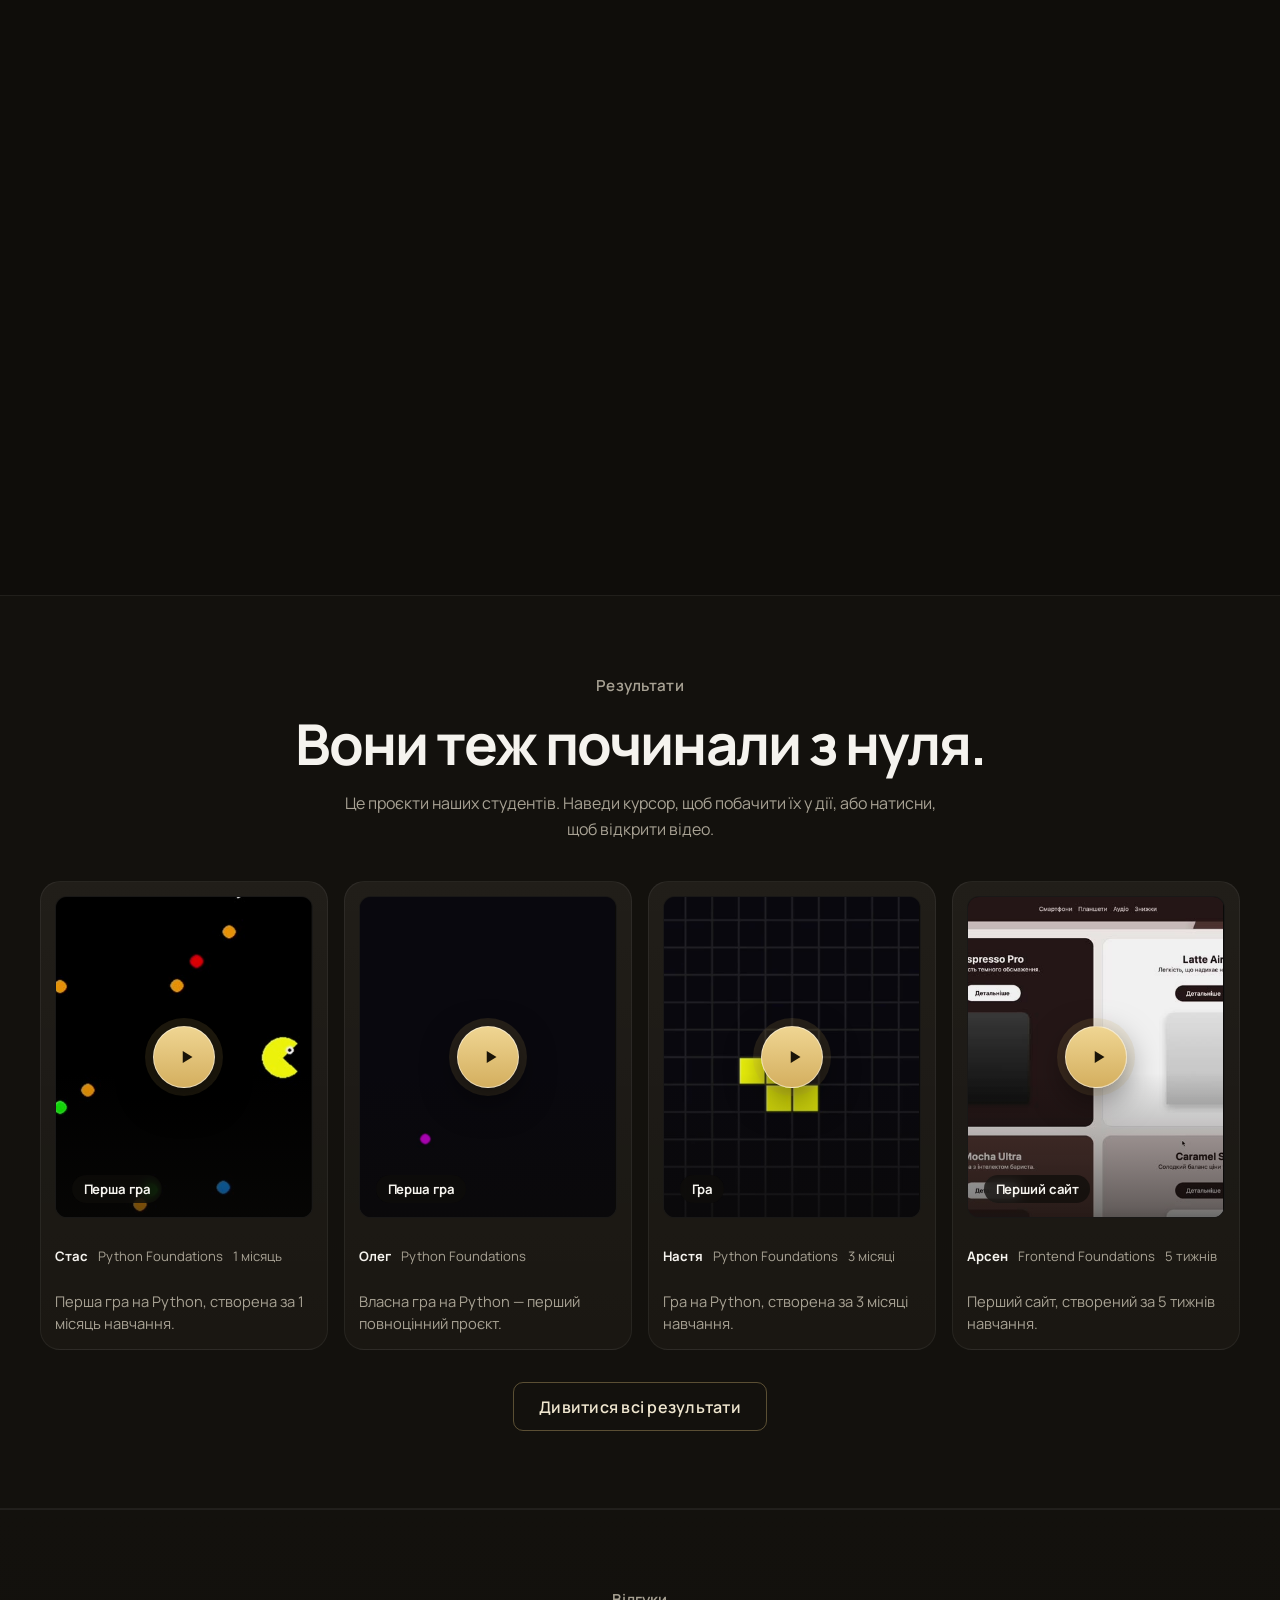
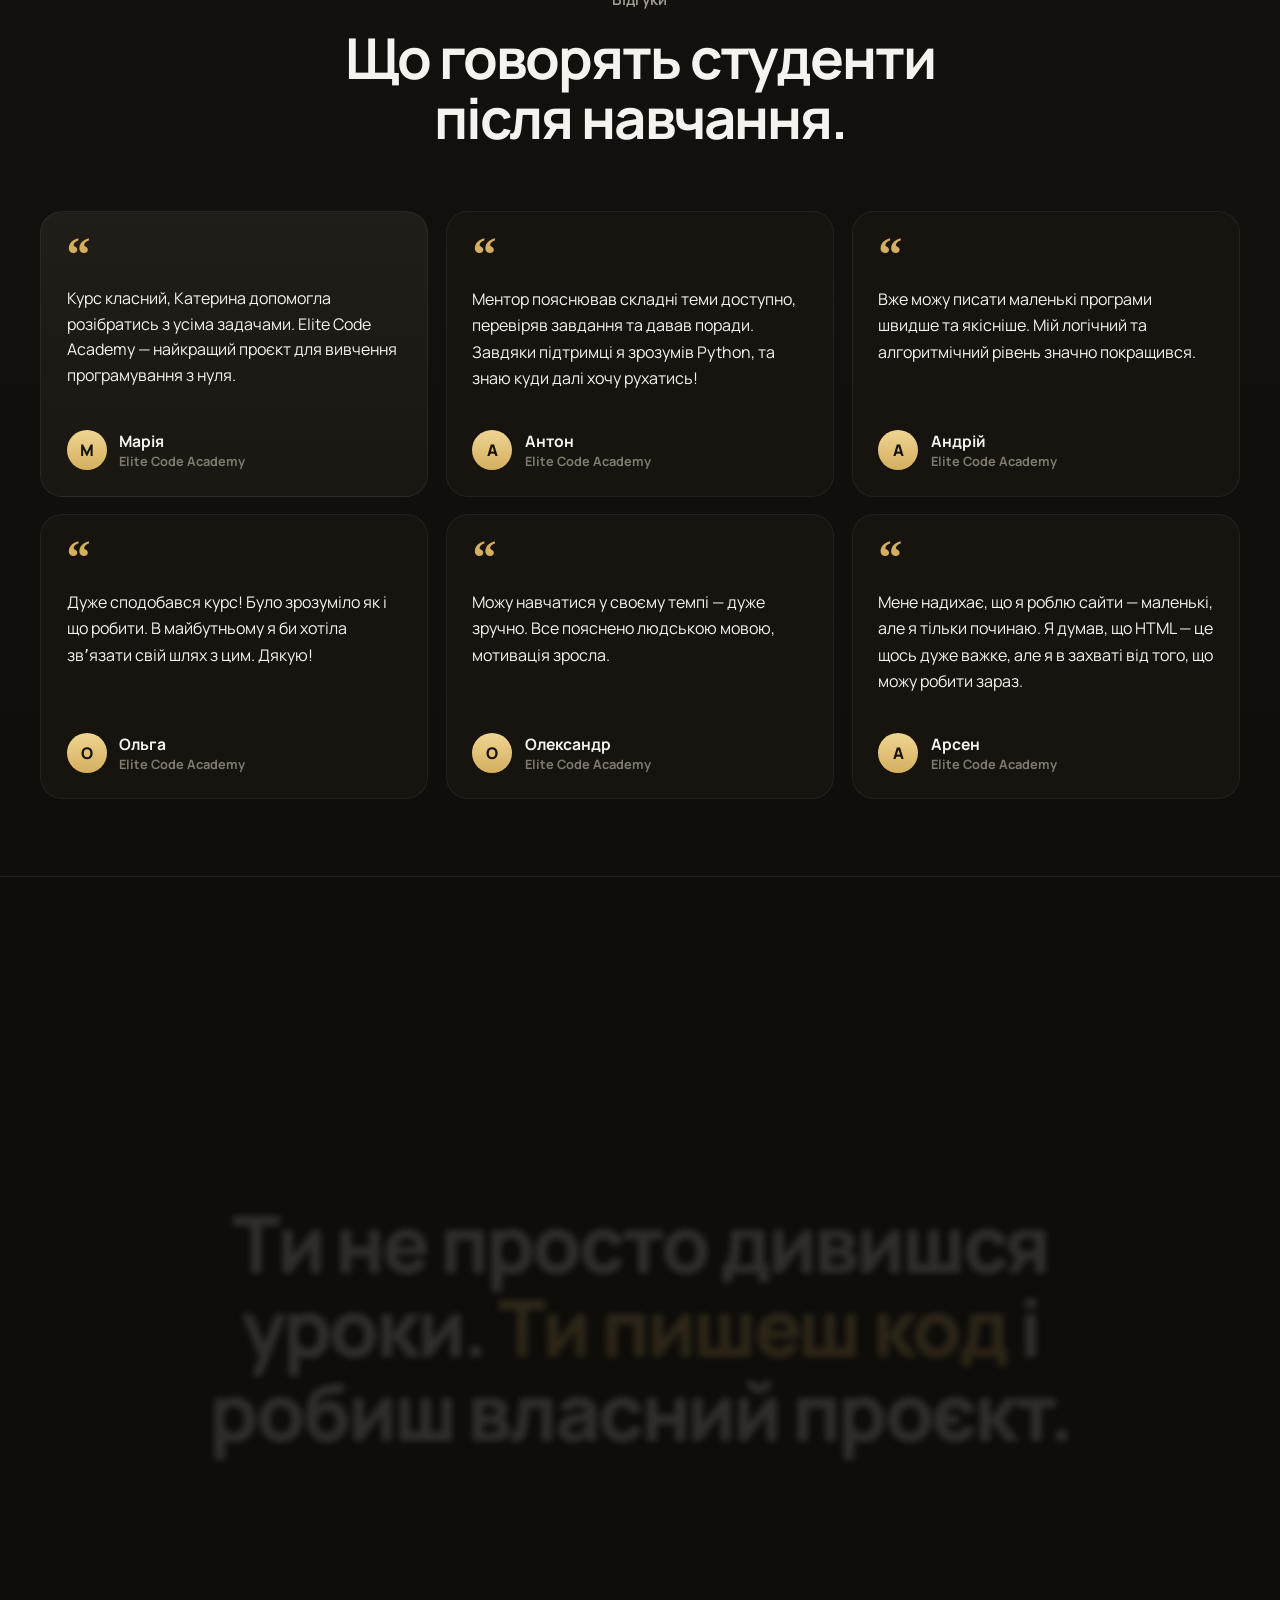
==== commit 91c965fe: "Mentor plans 5000/4000 UAH, two paths for adults and parents, project-first promise Co-Authored-By: " ====
--- a/index.html
+++ b/index.html
@@ -94,13 +94,30 @@
             <section class="section audience">
                 <div class="container">
                     <div class="section-heading reveal">
-                        <h2>Курс для тебе, якщо…</h2>
-                    </div>
-                    <div class="audience-grid">
-                        <article class="audience-card reveal"><strong>Ти ніколи не писав код</strong><p>Починаємо з нуля: без зайвої теорії та з простими поясненнями.</p></article>
-                        <article class="audience-card reveal"><strong>Хочеш нову професію в IT</strong><p>Python або Frontend — обери напрямок і рухайся по чіткій програмі.</p></article>
-                        <article class="audience-card reveal"><strong>Потрібен проєкт у портфоліо</strong><p>Не лише відео: ти створюєш власну гру чи сайт і можеш їх показати.</p></article>
-                        <article class="audience-card reveal"><strong>Тобі важлива підтримка</strong><p>Ментор перевіряє роботи, пояснює помилки і не дає застрягнути.</p></article>
+                        <h2>Для кого цей курс</h2>
+                        <p>Два шляхи на старт. Результат однаковий: перший власний проєкт — гра чи сайт, який можна показати.</p>
+                    </div>
+                    <div class="paths-grid">
+                        <article class="path-card reveal">
+                            <p class="eyebrow">Дорослим, які починають з нуля</p>
+                            <h3>Перший код без страху і зайвої теорії.</h3>
+                            <ul>
+                                <li><strong>Ніколи не писав код?</strong> Починаємо з першого рядка, простими словами.</li>
+                                <li><strong>Поєднуєш з роботою?</strong> Навчаєшся у своєму темпі, доступ до матеріалів — 6 місяців.</li>
+                                <li><strong>Фінал — твій проєкт.</strong> Гра на Python або адаптивний сайт для портфоліо.</li>
+                            </ul>
+                            <a class="btn btn-primary" href="courses.html">Обрати курс</a>
+                        </article>
+                        <article class="path-card reveal">
+                            <p class="eyebrow">Батькам підлітків</p>
+                            <h3>Не просто грає в ігри, а створює власну.</h3>
+                            <ul>
+                                <li><strong>Зрозумілі уроки.</strong> Складні теми пояснюємо простою мовою, без потреби бути «математиком».</li>
+                                <li><strong>Ментор поруч.</strong> Перевіряє завдання й пояснює помилки, щоб дитина не застрягала сама.</li>
+                                <li><strong>Видимий результат.</strong> Власна гра чи сайт і сертифікат після курсу.</li>
+                            </ul>
+                            <button class="btn btn-secondary js-open-application" type="button">Поставити запитання</button>
+                        </article>
                     </div>
                 </div>
             </section>
--- a/styles.css
+++ b/styles.css
@@ -2510,3 +2510,15 @@
 
 .hs-title{background:none!important;-webkit-background-clip:border-box!important;background-clip:border-box!important;color:var(--text)!important;-webkit-text-fill-color:currentColor}
 .hs-title .hs-gold{background:var(--gold-grad);-webkit-background-clip:text;background-clip:text;color:transparent;-webkit-text-fill-color:transparent}
+
+/* Two paths: adults / parents */
+.audience .section-heading p { color: var(--muted); max-width: 46rem; }
+.paths-grid { display: grid; grid-template-columns: repeat(2, 1fr); gap: clamp(1.25rem, 3vw, 2rem); }
+.path-card { padding: clamp(1.5rem, 3vw, 2.25rem); border: 1px solid rgba(212,175,95,0.35); border-radius: 20px; display: flex; flex-direction: column; gap: 1rem; }
+.path-card h3 { margin: 0; font-size: clamp(1.3rem, 2.2vw, 1.6rem); letter-spacing: -0.02em; }
+.path-card .eyebrow { margin: 0; }
+.path-card ul { list-style: none; margin: 0; padding: 0; display: grid; gap: 0.85rem; }
+.path-card li { color: var(--muted); line-height: 1.6; font-size: 0.97rem; padding-top: 0.85rem; border-top: 1px solid var(--border); }
+.path-card li strong { color: var(--text, inherit); }
+.path-card .btn { align-self: flex-start; margin-top: auto; }
+@media (max-width: 760px) { .paths-grid { grid-template-columns: 1fr; } }
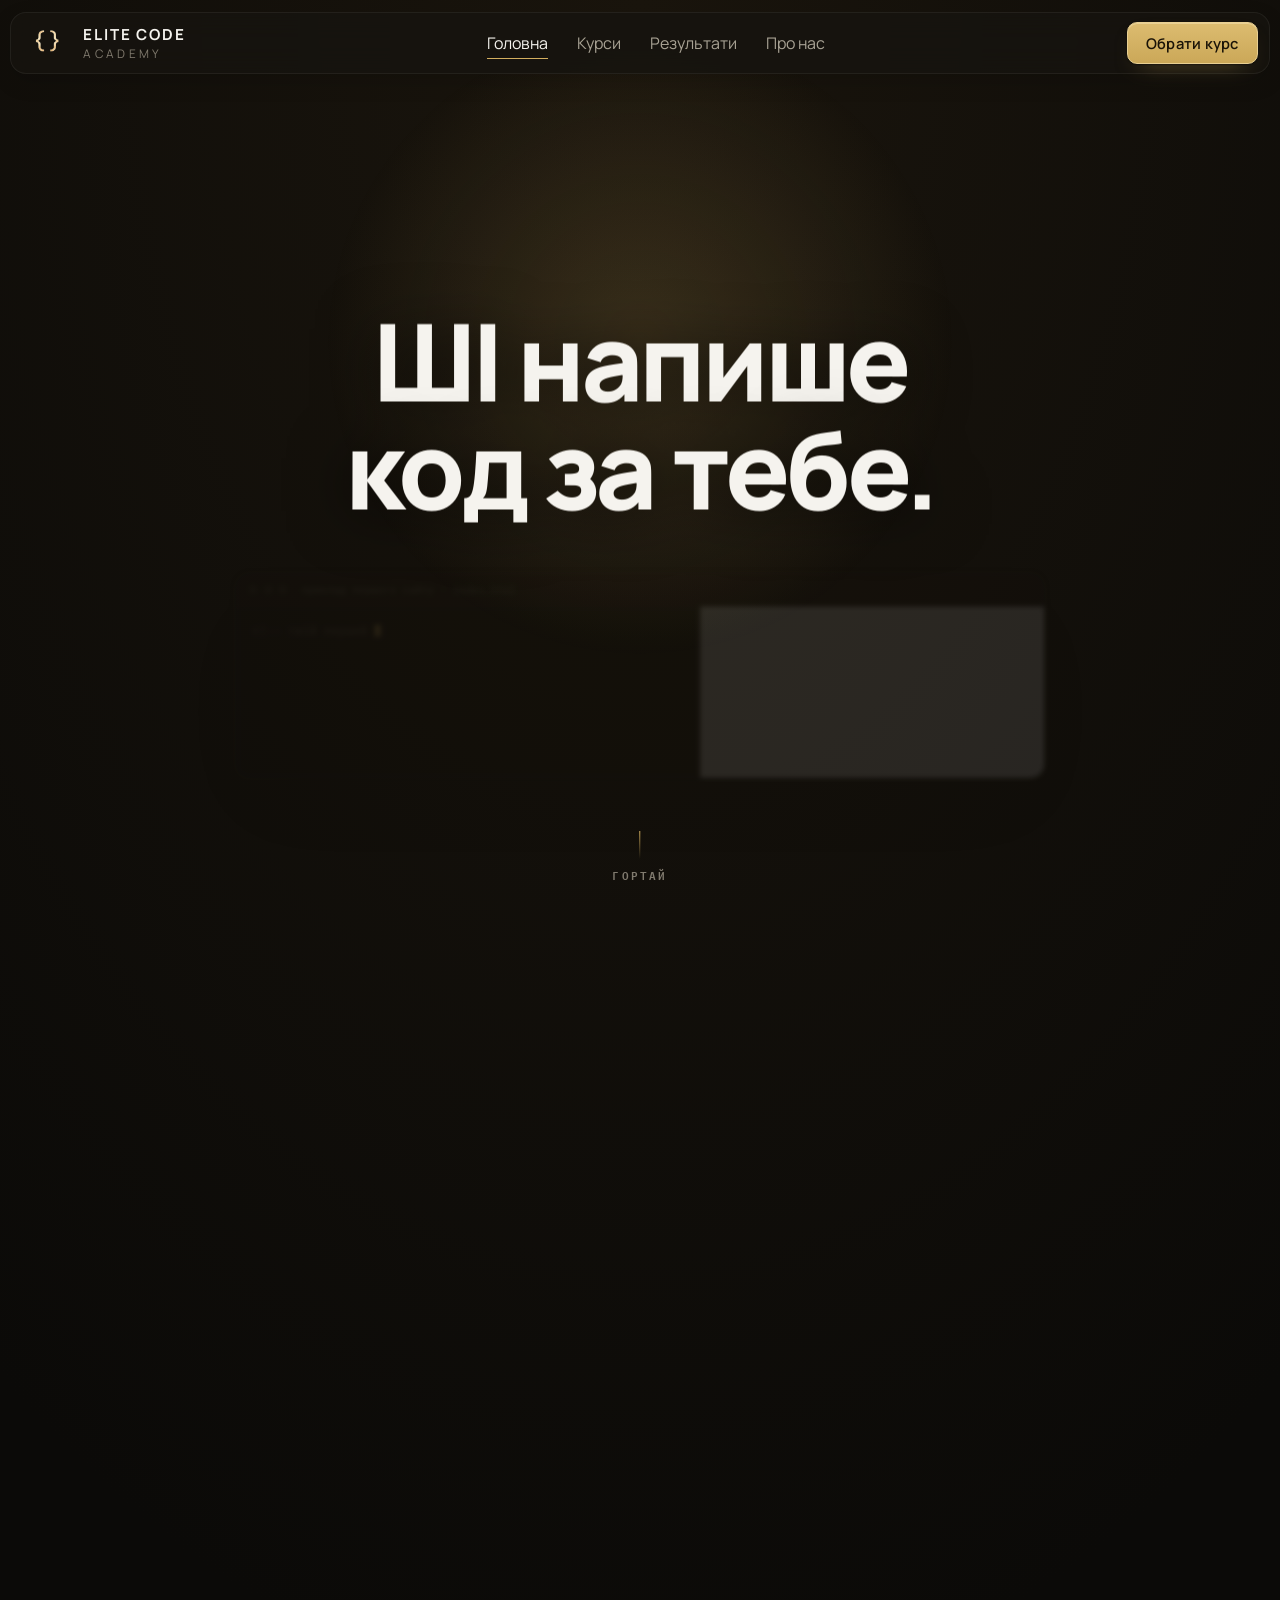
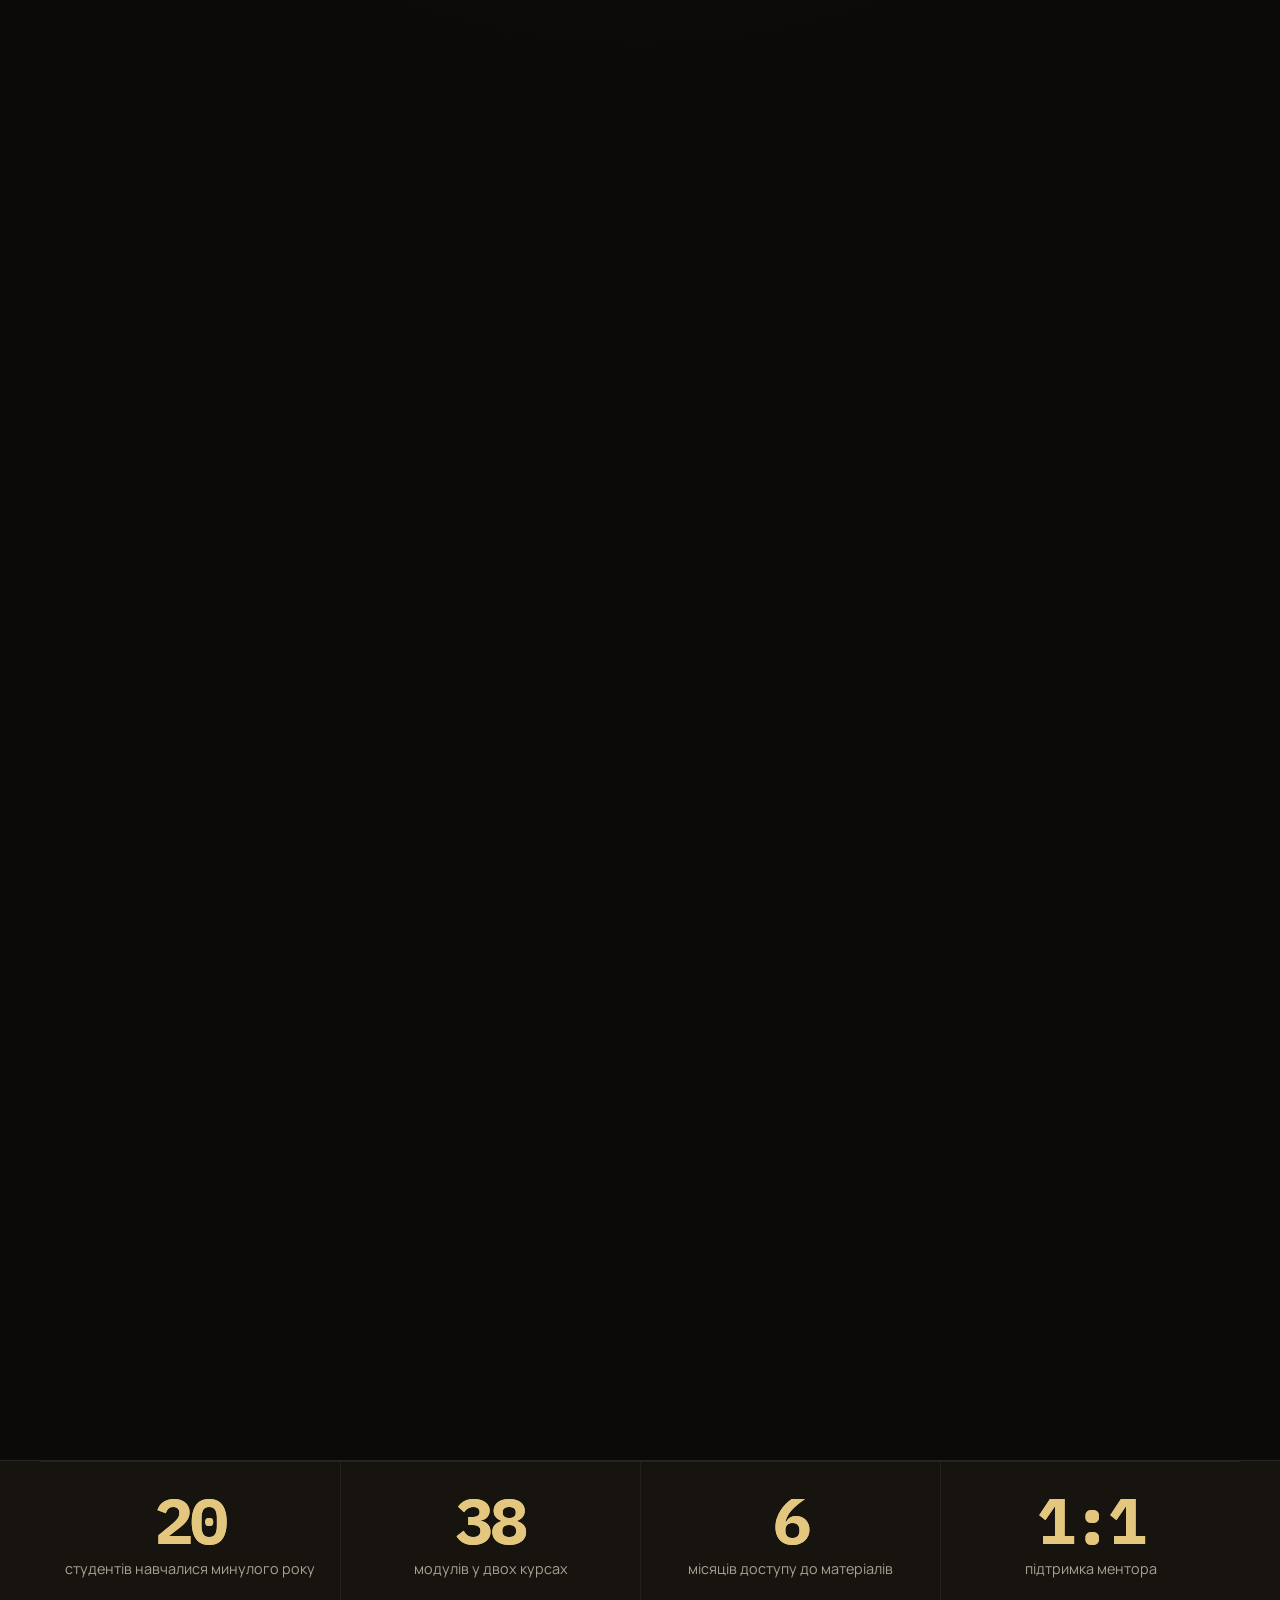
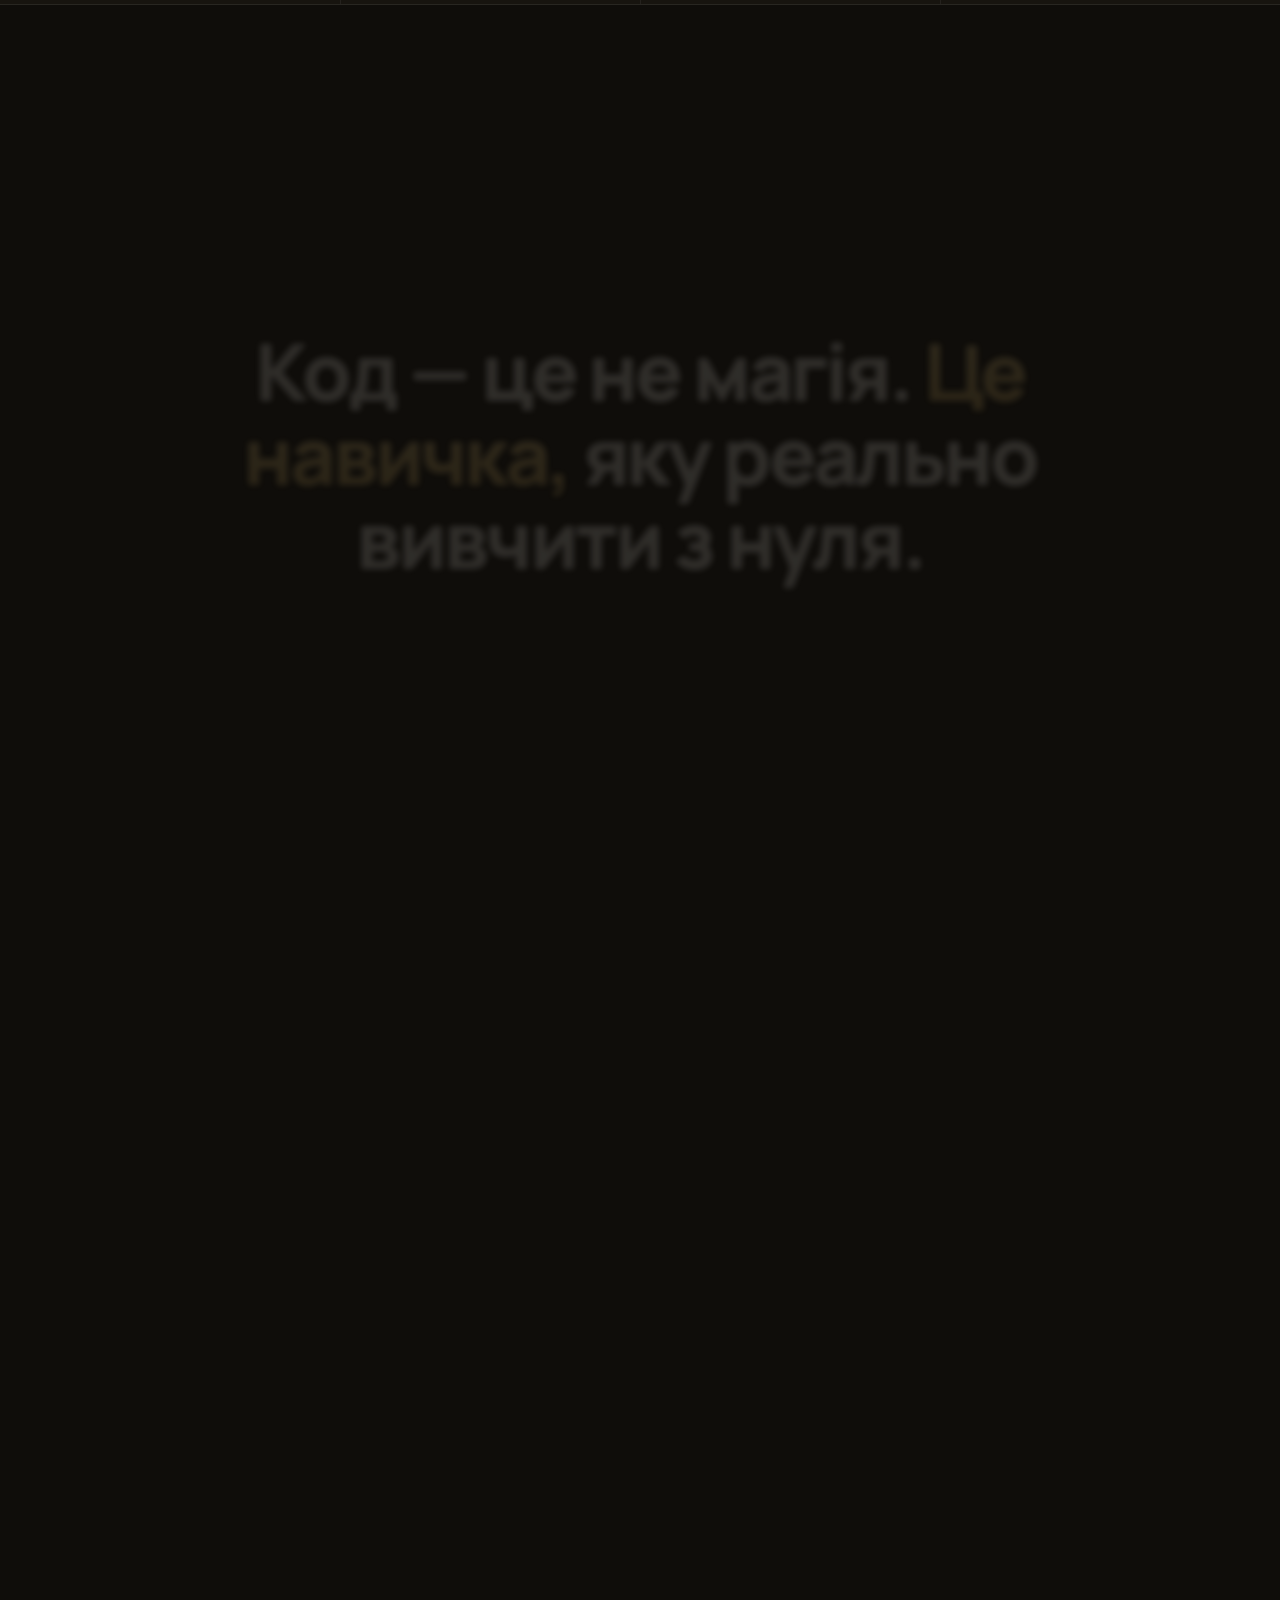
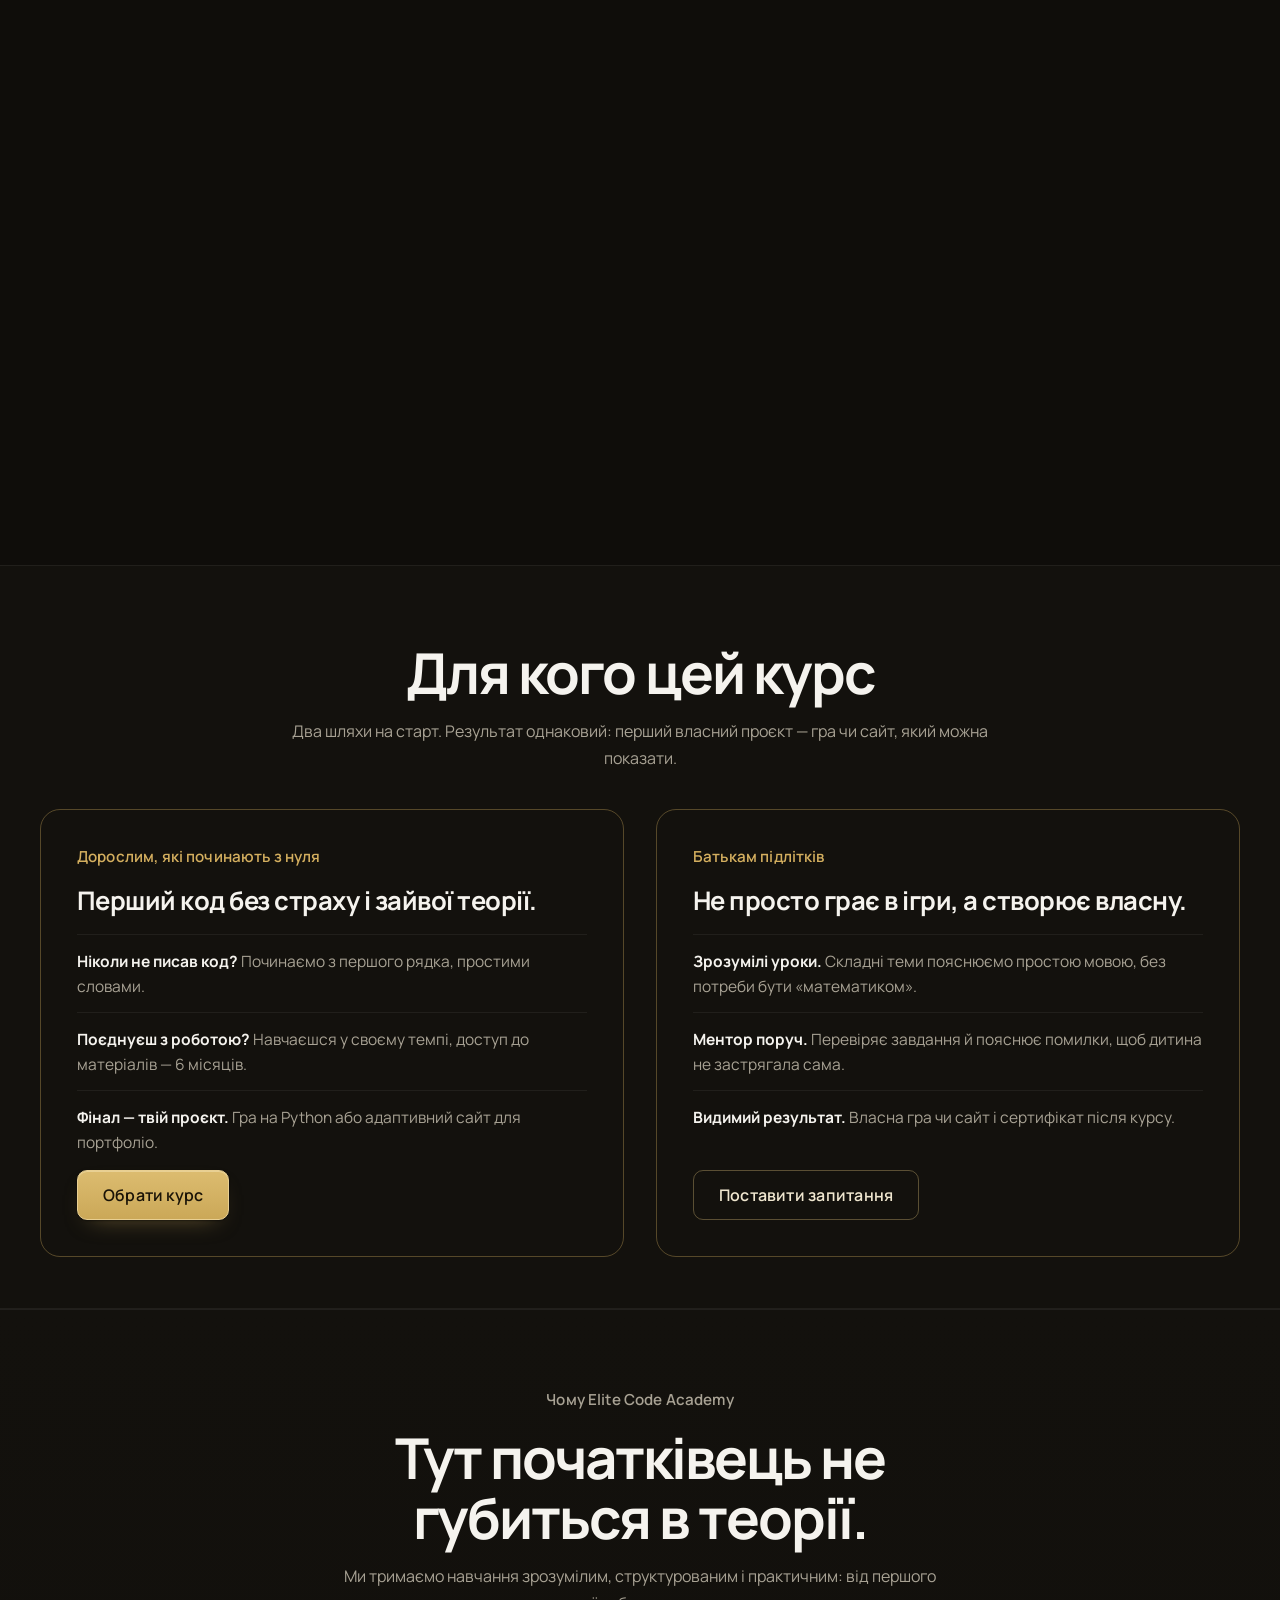
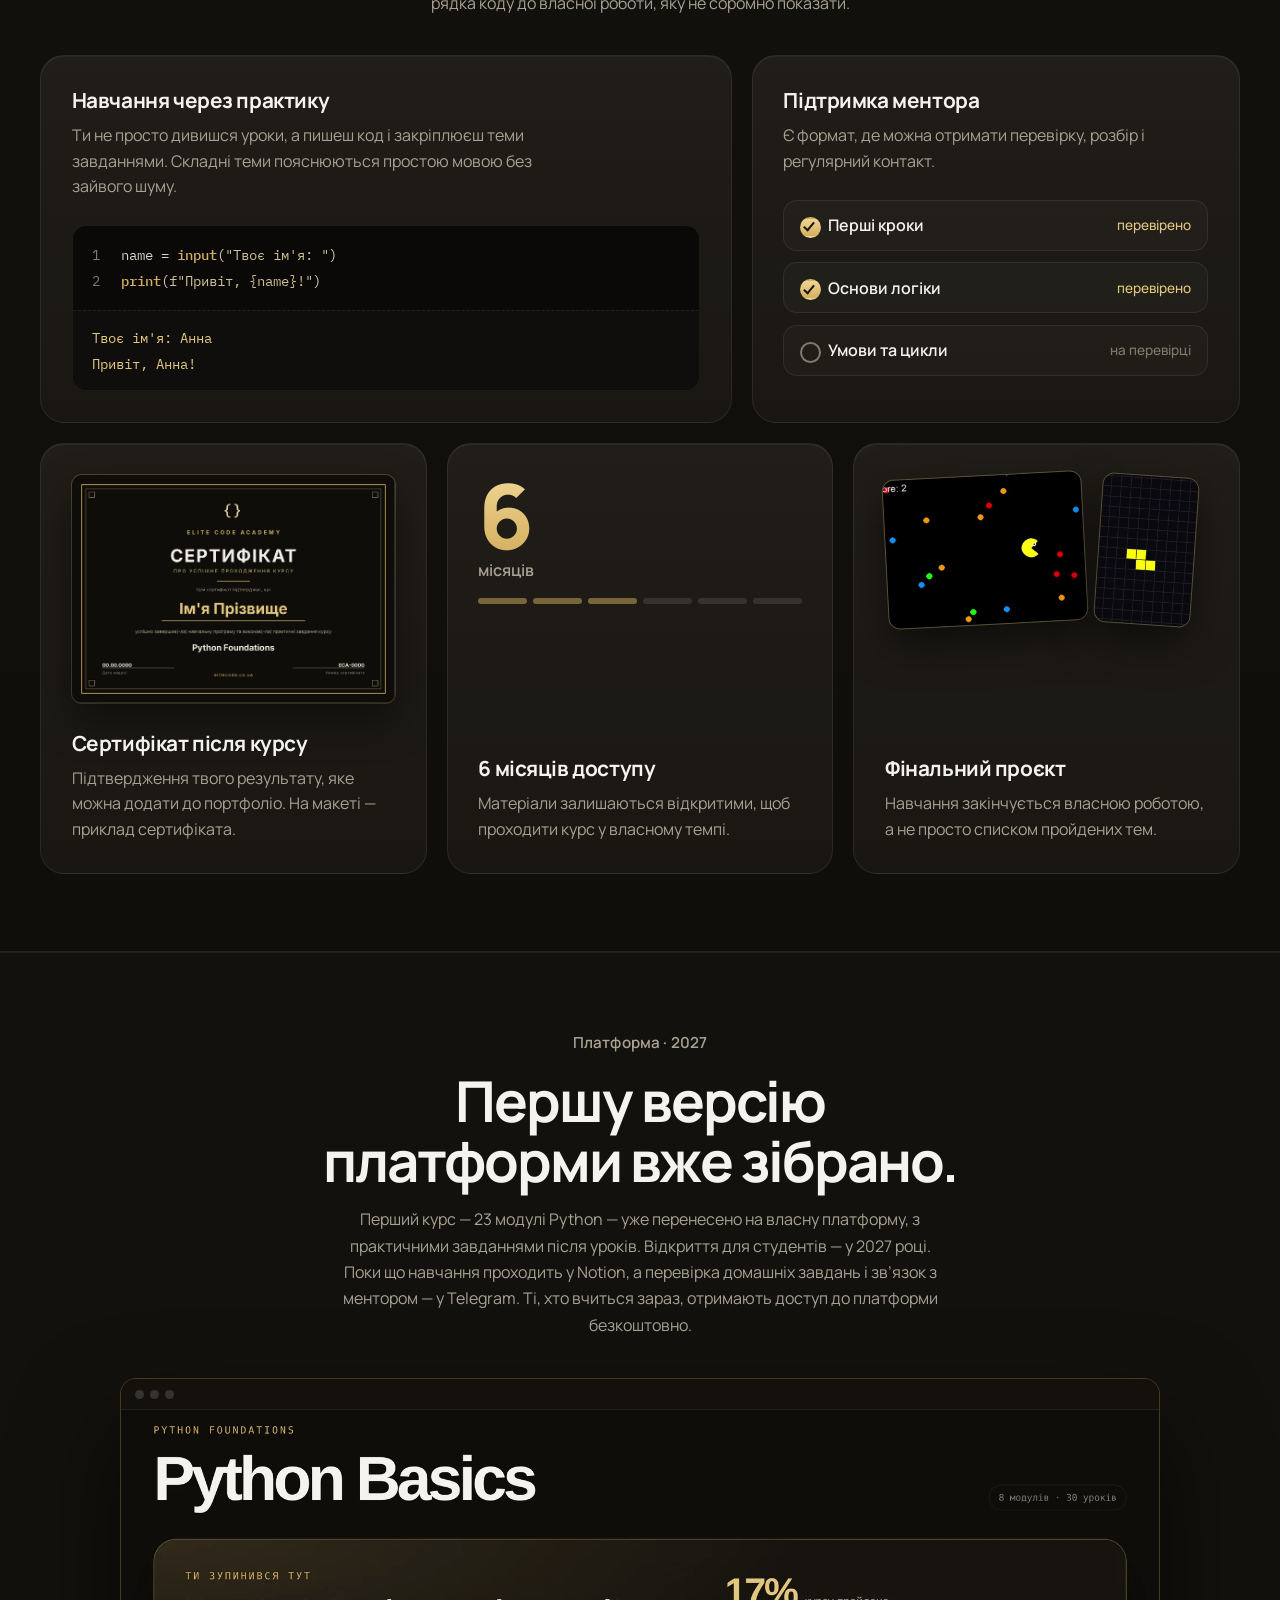
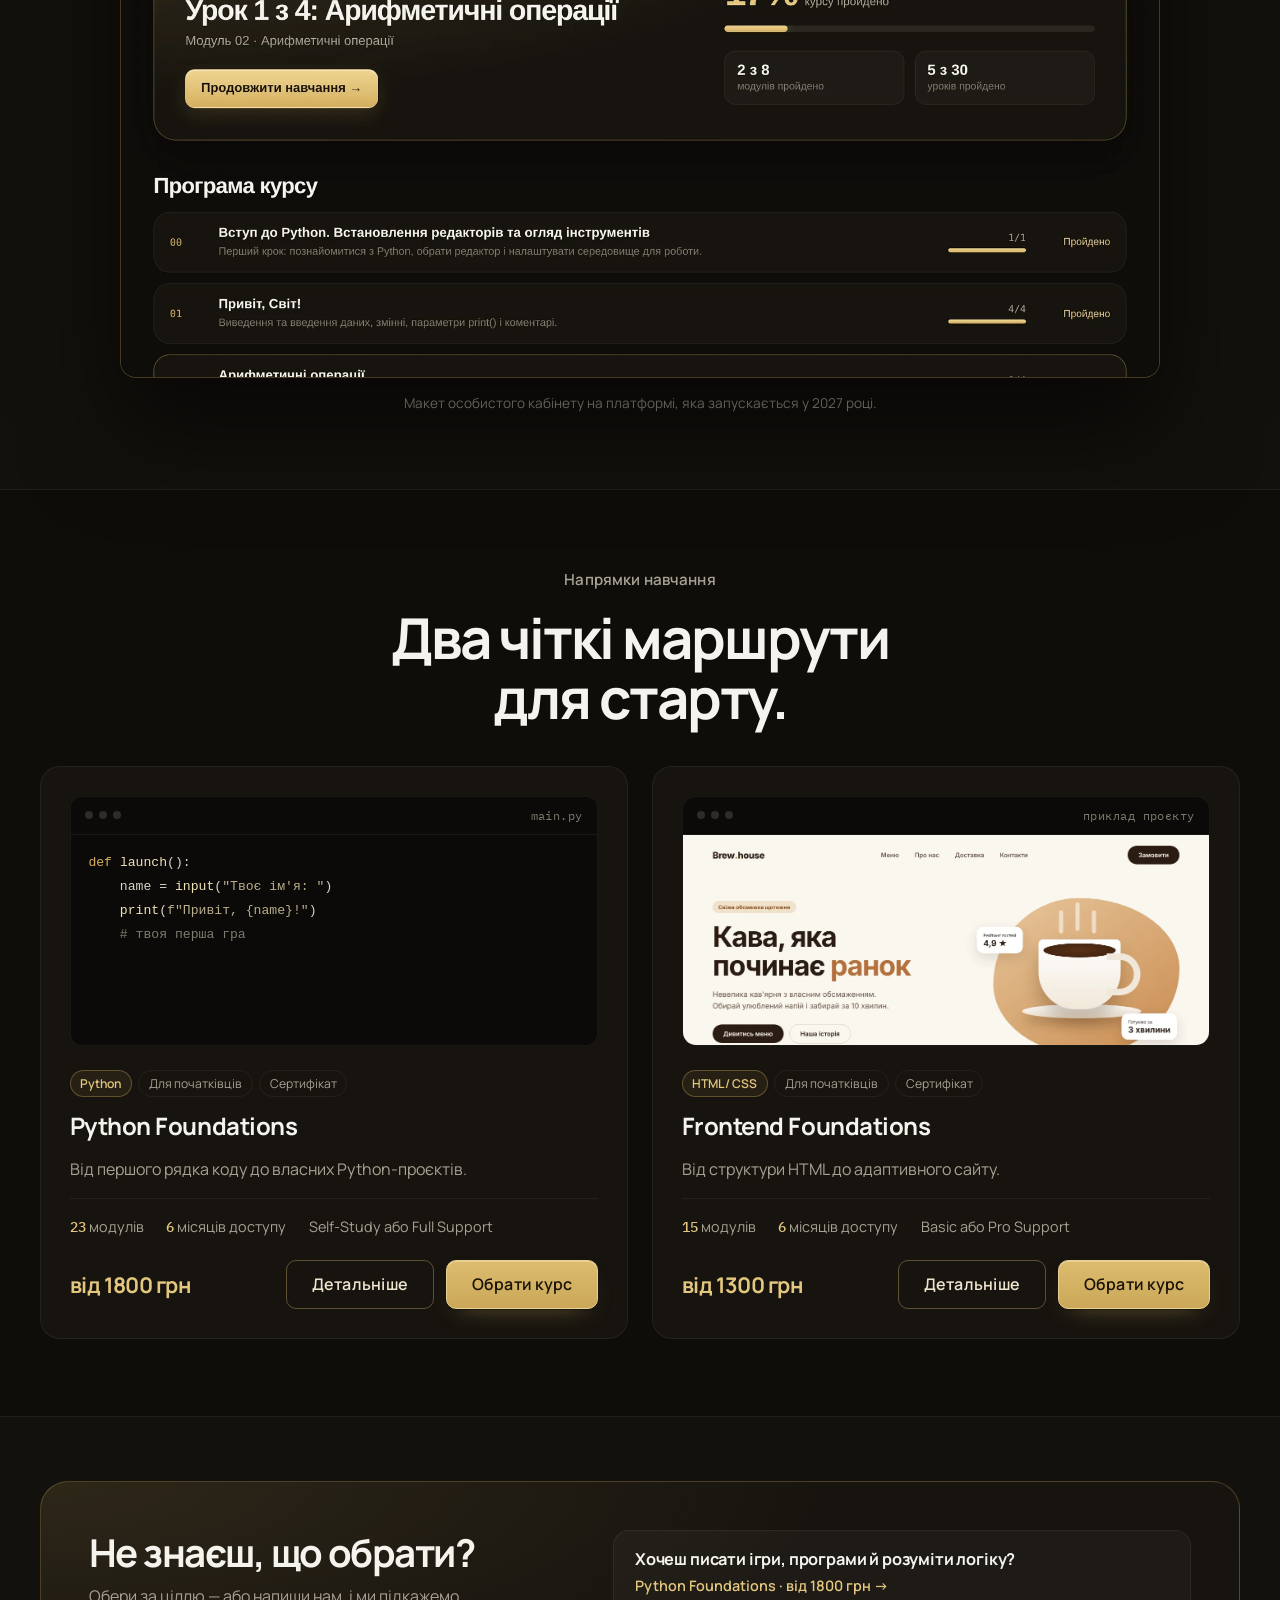
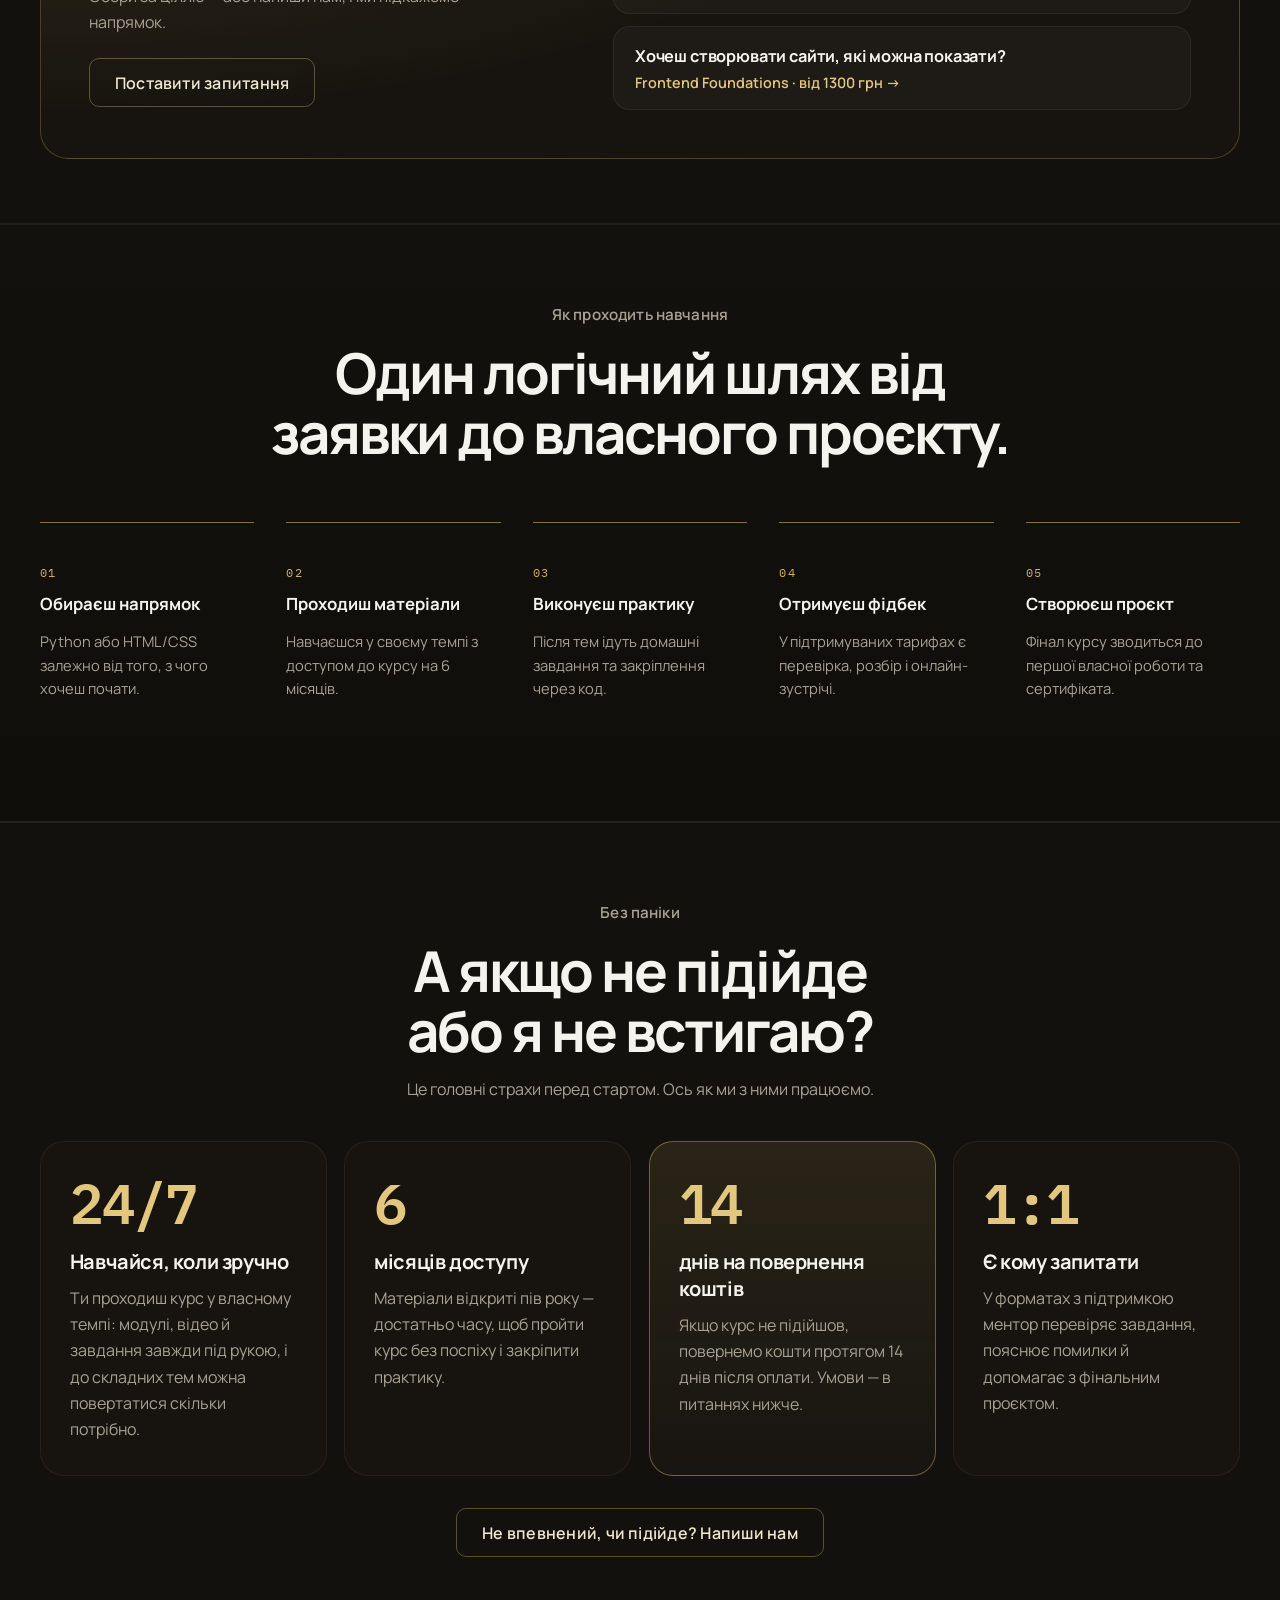
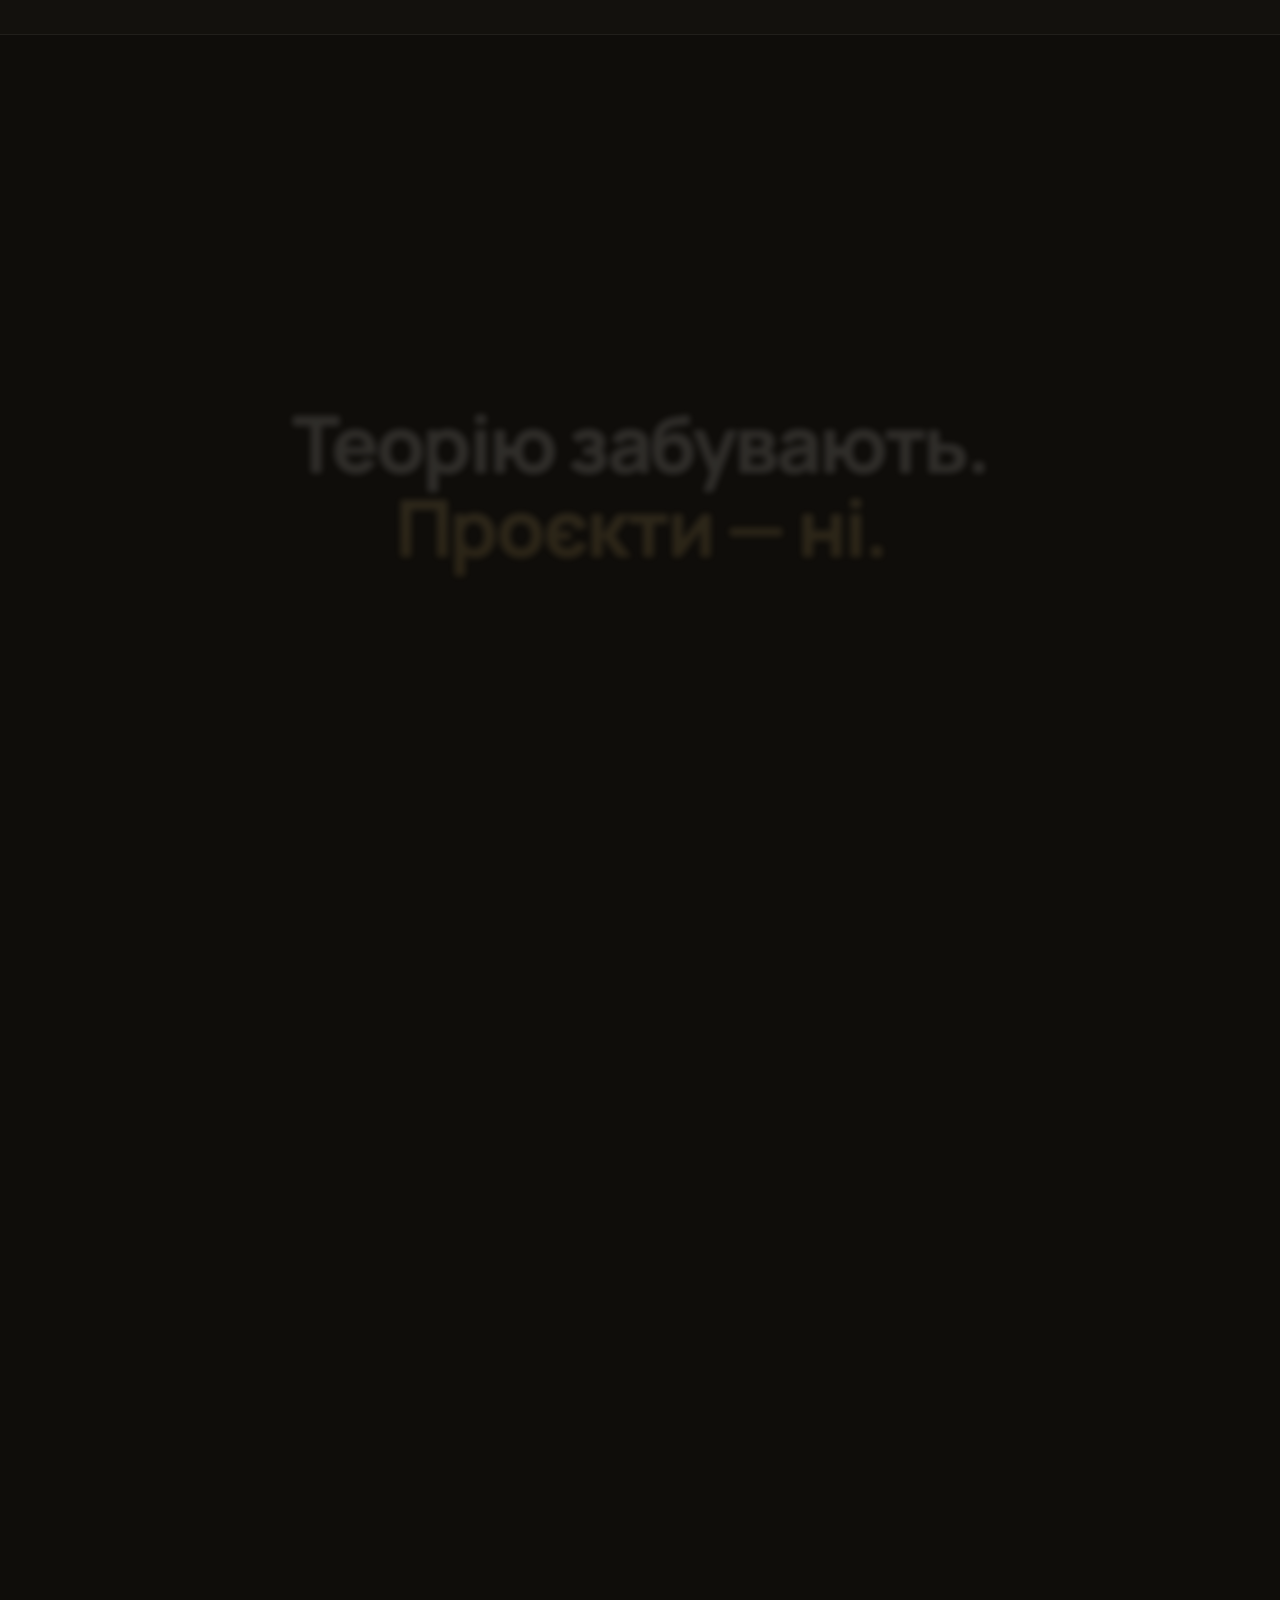
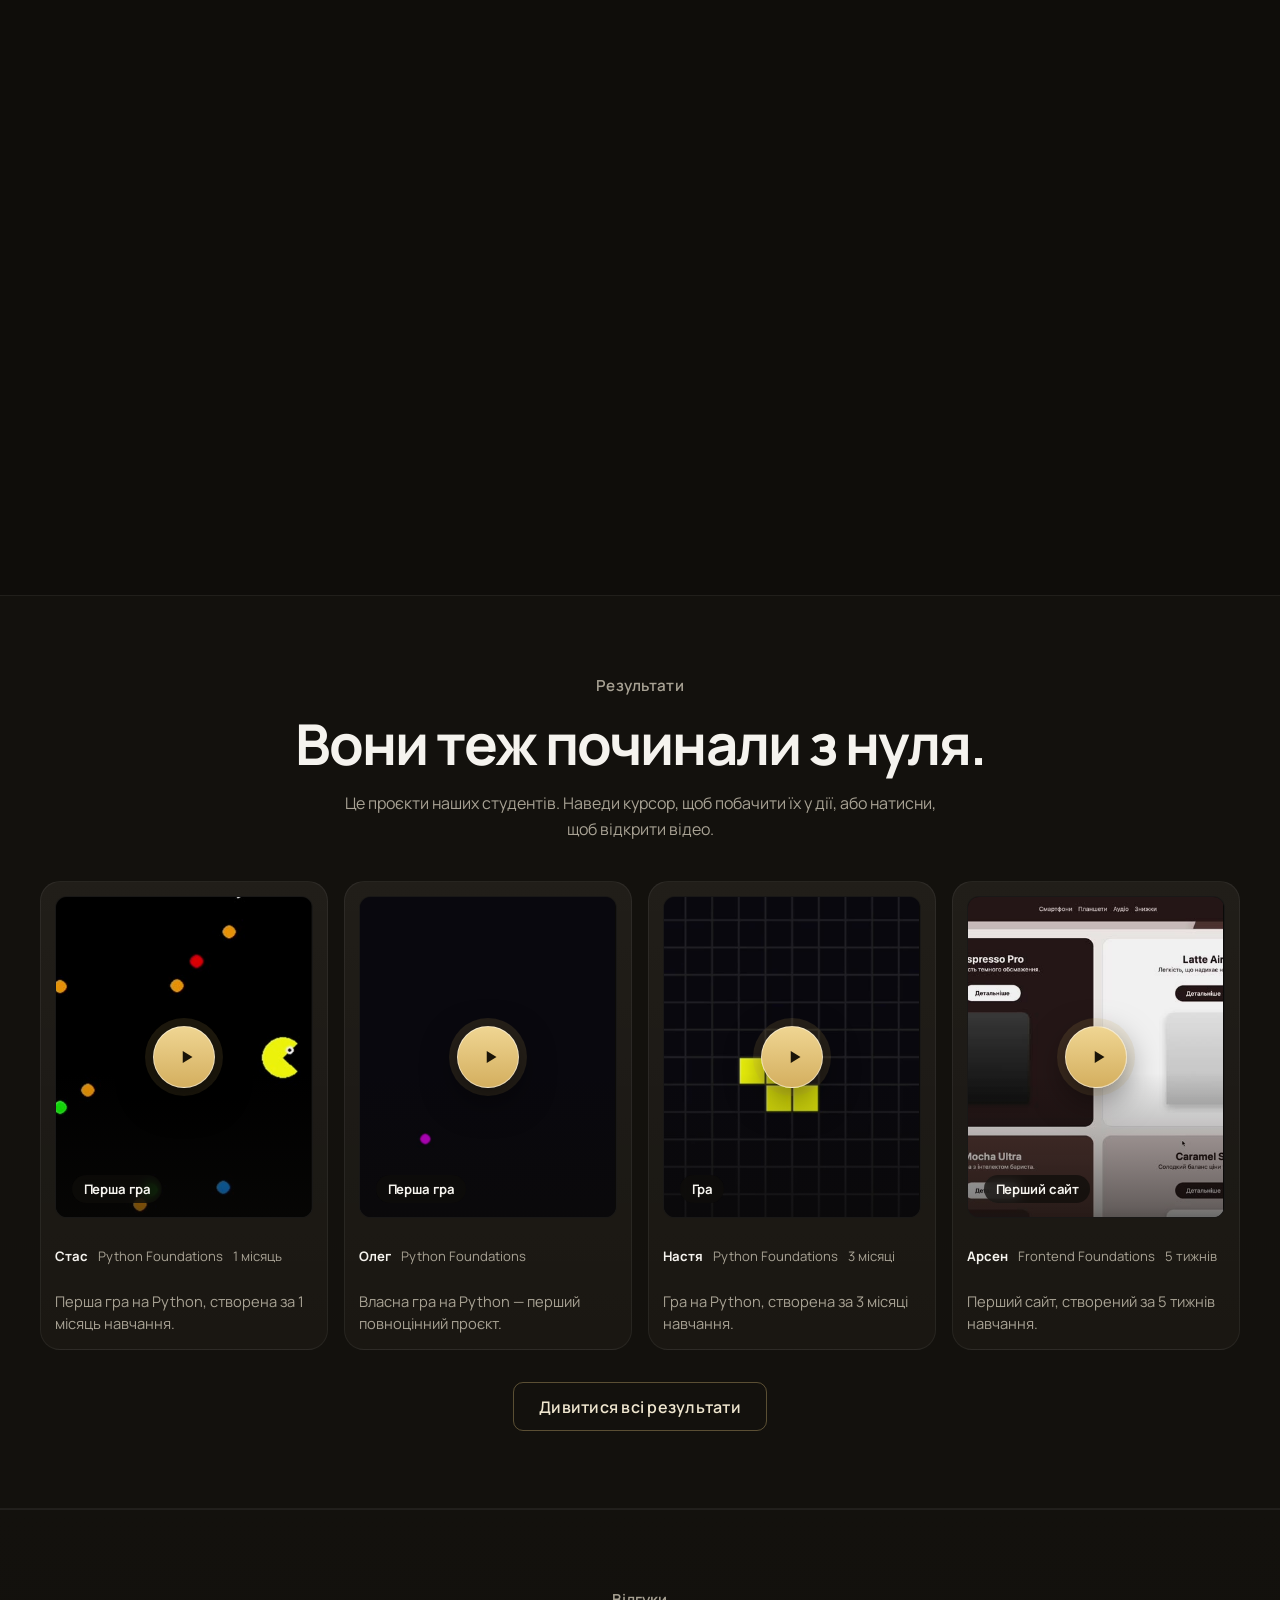
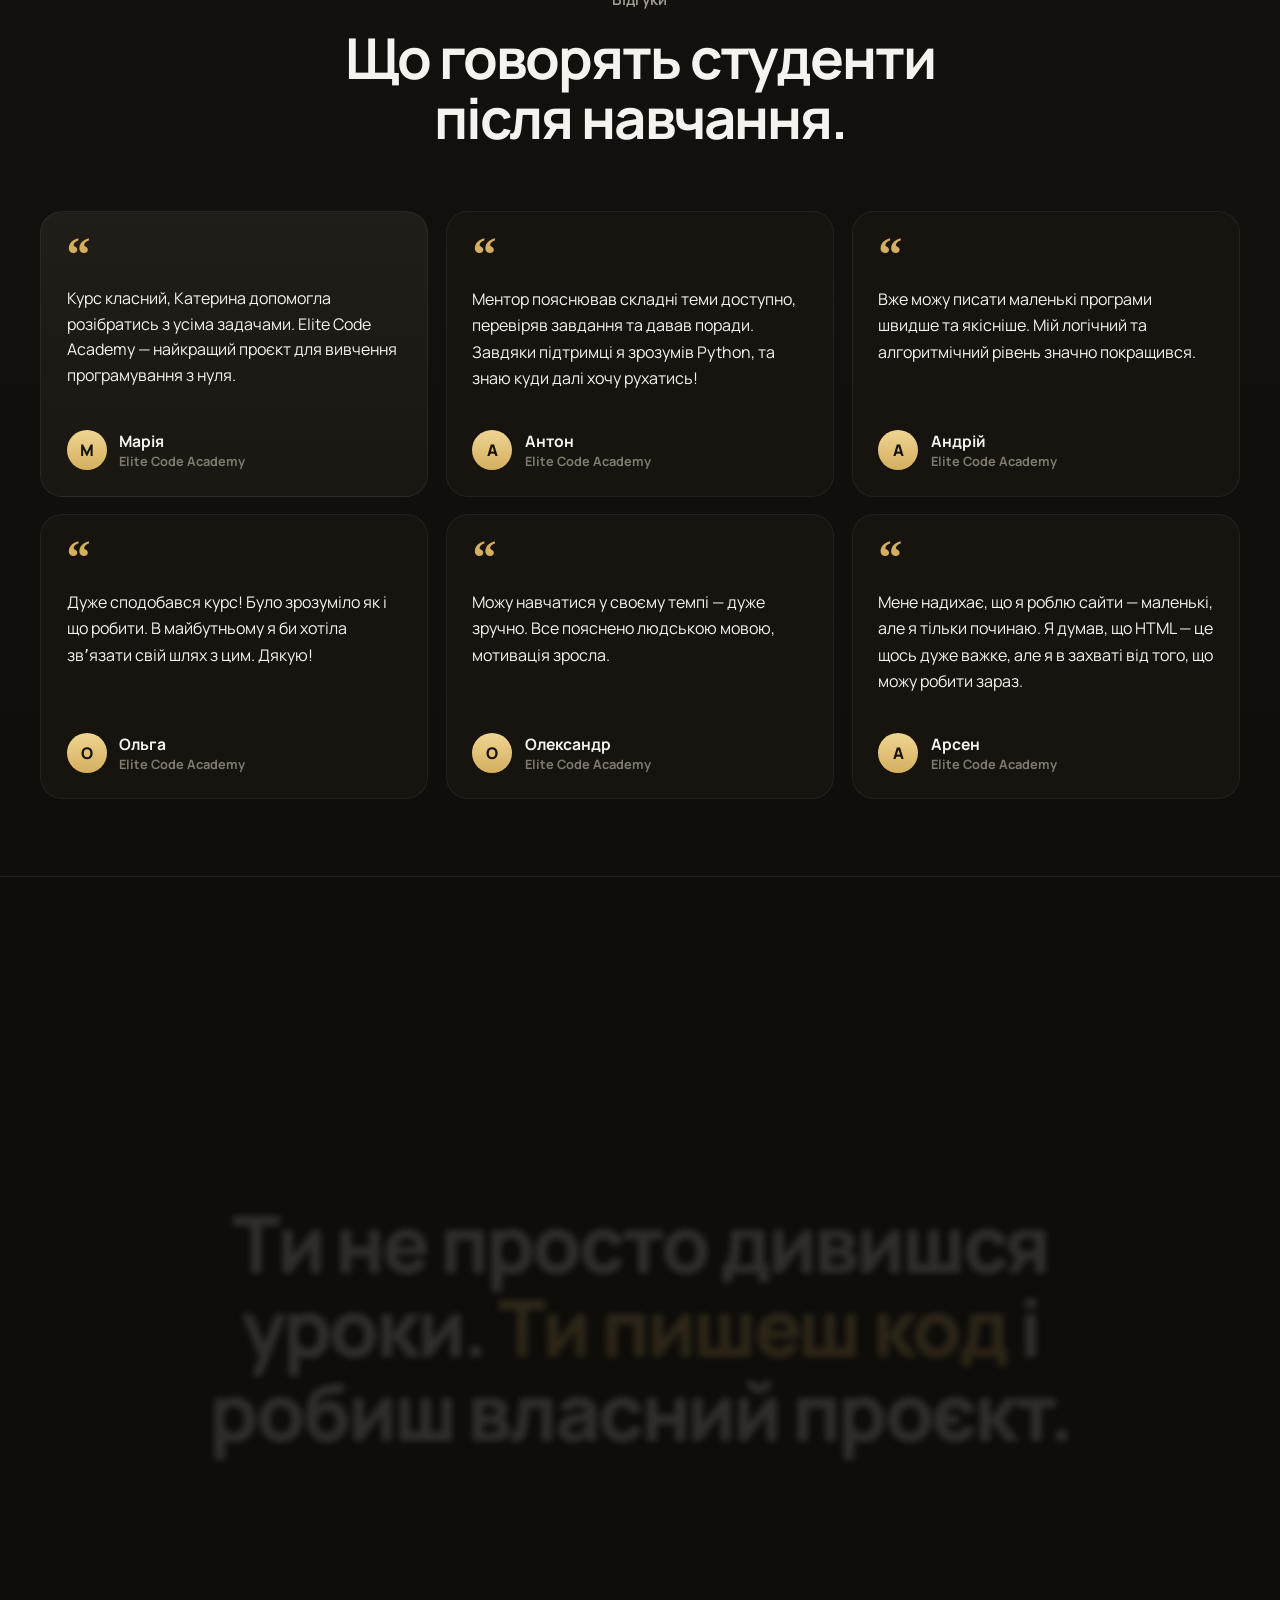
==== commit 35789132: "Reposition courses around building with AI and understanding the code New hero copy, course titles a" ====
--- a/index.html
+++ b/index.html
@@ -3,8 +3,8 @@
 <head>
     <meta charset="UTF-8">
     <meta name="viewport" content="width=device-width, initial-scale=1">
-    <title>Elite Code Academy | Курси програмування для початківців</title>
-    <meta name="description" content="Elite Code Academy допомагає початківцям вивчати Python та HTML/CSS через практику, підтримку ментора і власні проєкти.">
+    <title>Elite Code Academy | Програмування з ШІ для початківців</title>
+    <meta name="description" content="Elite Code Academy вчить початківців створювати проєкти на Python та HTML/CSS разом із ШІ й розуміти кожен рядок коду. Практика, ментор, власний проєкт.">
     <meta property="og:title" content="Elite Code Academy | Курси програмування для початківців">
     <meta property="og:description" content="Навчання Python та HTML/CSS з нуля через практику, підтримку ментора і реальні проєкти.">
     <meta property="og:type" content="website">
@@ -50,13 +50,13 @@
                 <div class="hs-sticky">
                     <div class="hs-glow" aria-hidden="true"></div>
                     <div class="hs-lines" aria-hidden="true">
-                        <p class="hs-line" data-i="0">Ніколи не писав код?</p>
-                        <p class="hs-line" data-i="1">Тоді почни <em>правильно.</em></p>
+                        <p class="hs-line" data-i="0">ШІ напише код за тебе.</p>
+                        <p class="hs-line" data-i="1">А хто зрозуміє, <em>що він написав?</em></p>
                     </div>
                     <div class="hs-final">
-                        <p class="hs-eyebrow">Python · HTML/CSS · з нуля</p>
-                        <h1 class="hs-title">Створи свою першу гру або сайт — <span class="hs-gold">вже в перший місяць.</span></h1>
-                        <p class="hs-sub">Практика з першого уроку. Ментор перевіряє кожне завдання, а в кінці — проєкт у твоєму портфоліо.</p>
+                        <p class="hs-eyebrow">Python · HTML/CSS · разом із ШІ</p>
+                        <h1 class="hs-title">Зроби робочу гру або сайт із ШІ — <span class="hs-gold">і розумій кожен рядок.</span></h1>
+                        <p class="hs-sub">Ти пишеш код разом із ШІ, а потім вчишся його читати, перевіряти й виправляти. Ментор перевіряє кожне завдання, а в кінці — твій власний проєкт.</p>
                         <div class="hs-actions">
                             <a class="btn btn-primary" href="courses.html#courses">Обрати курс</a>
                             <a class="btn btn-secondary" href="students.html">Проєкти студентів</a>
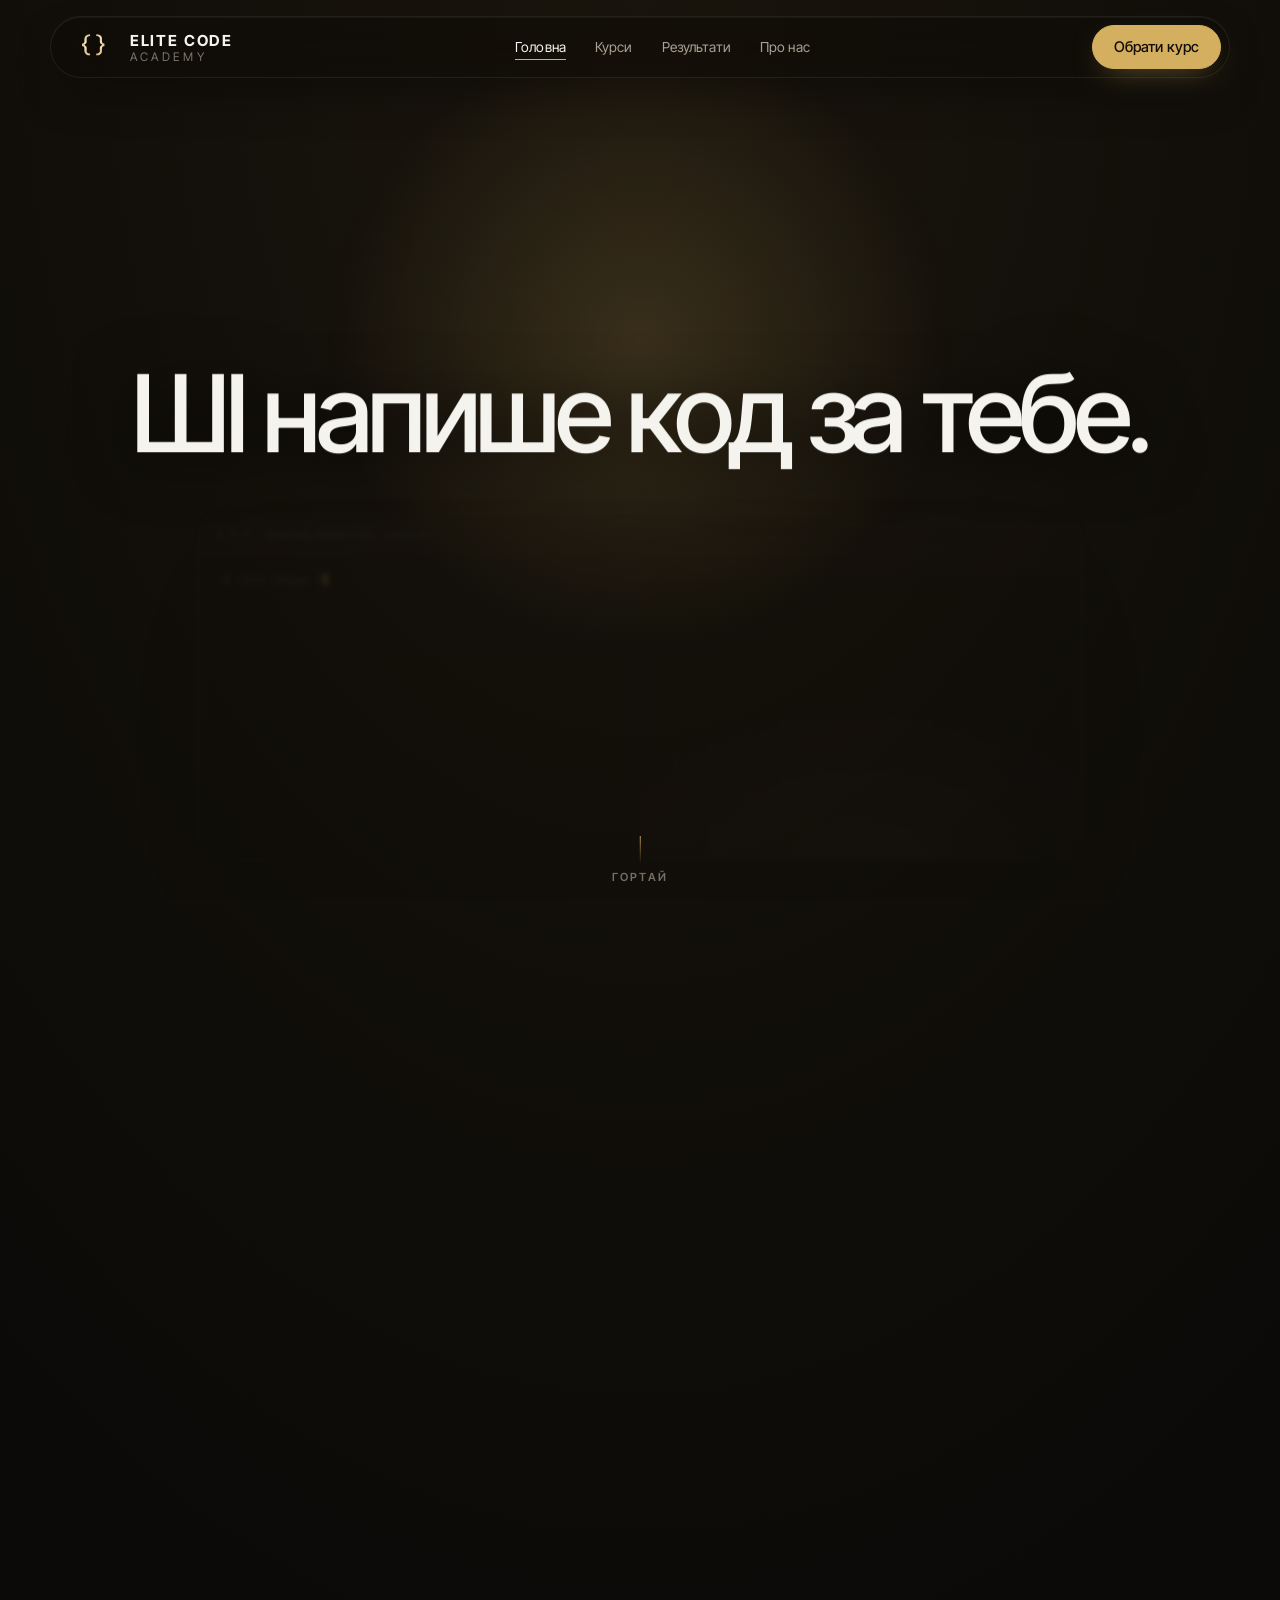
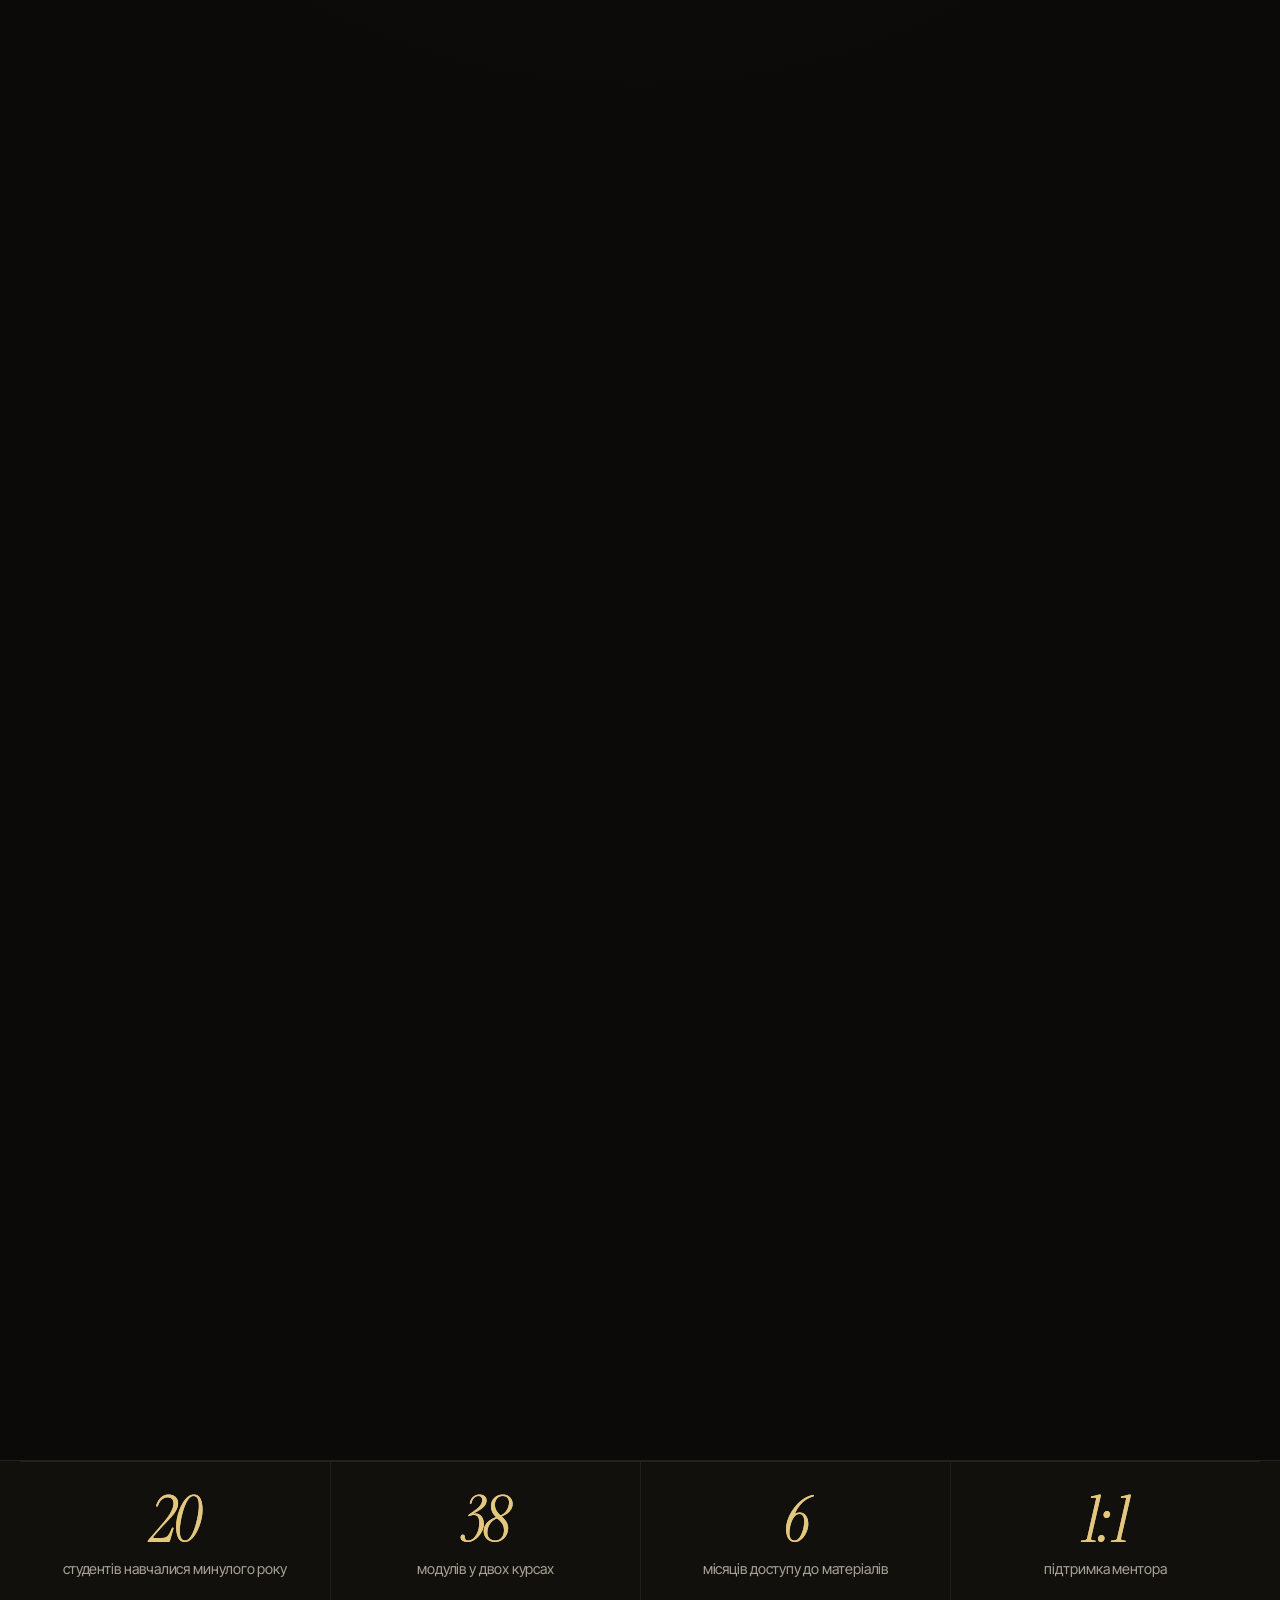
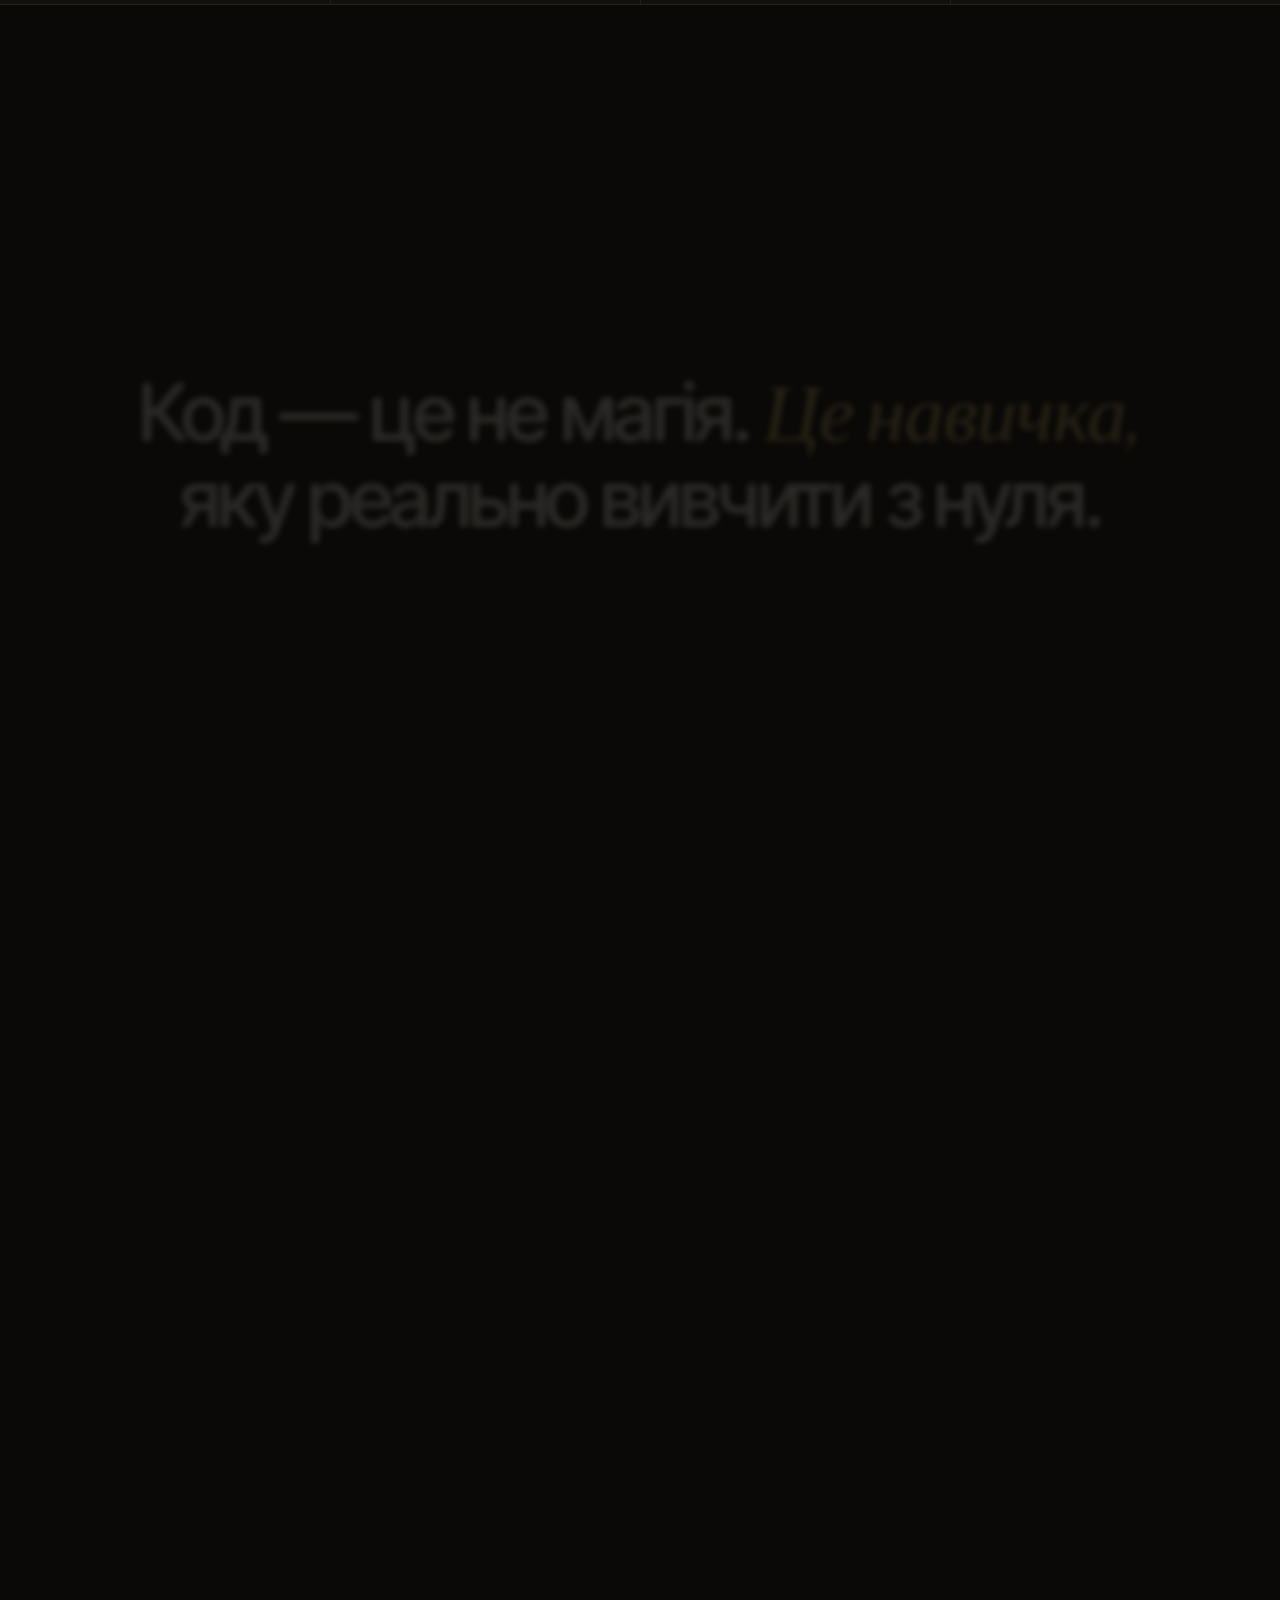
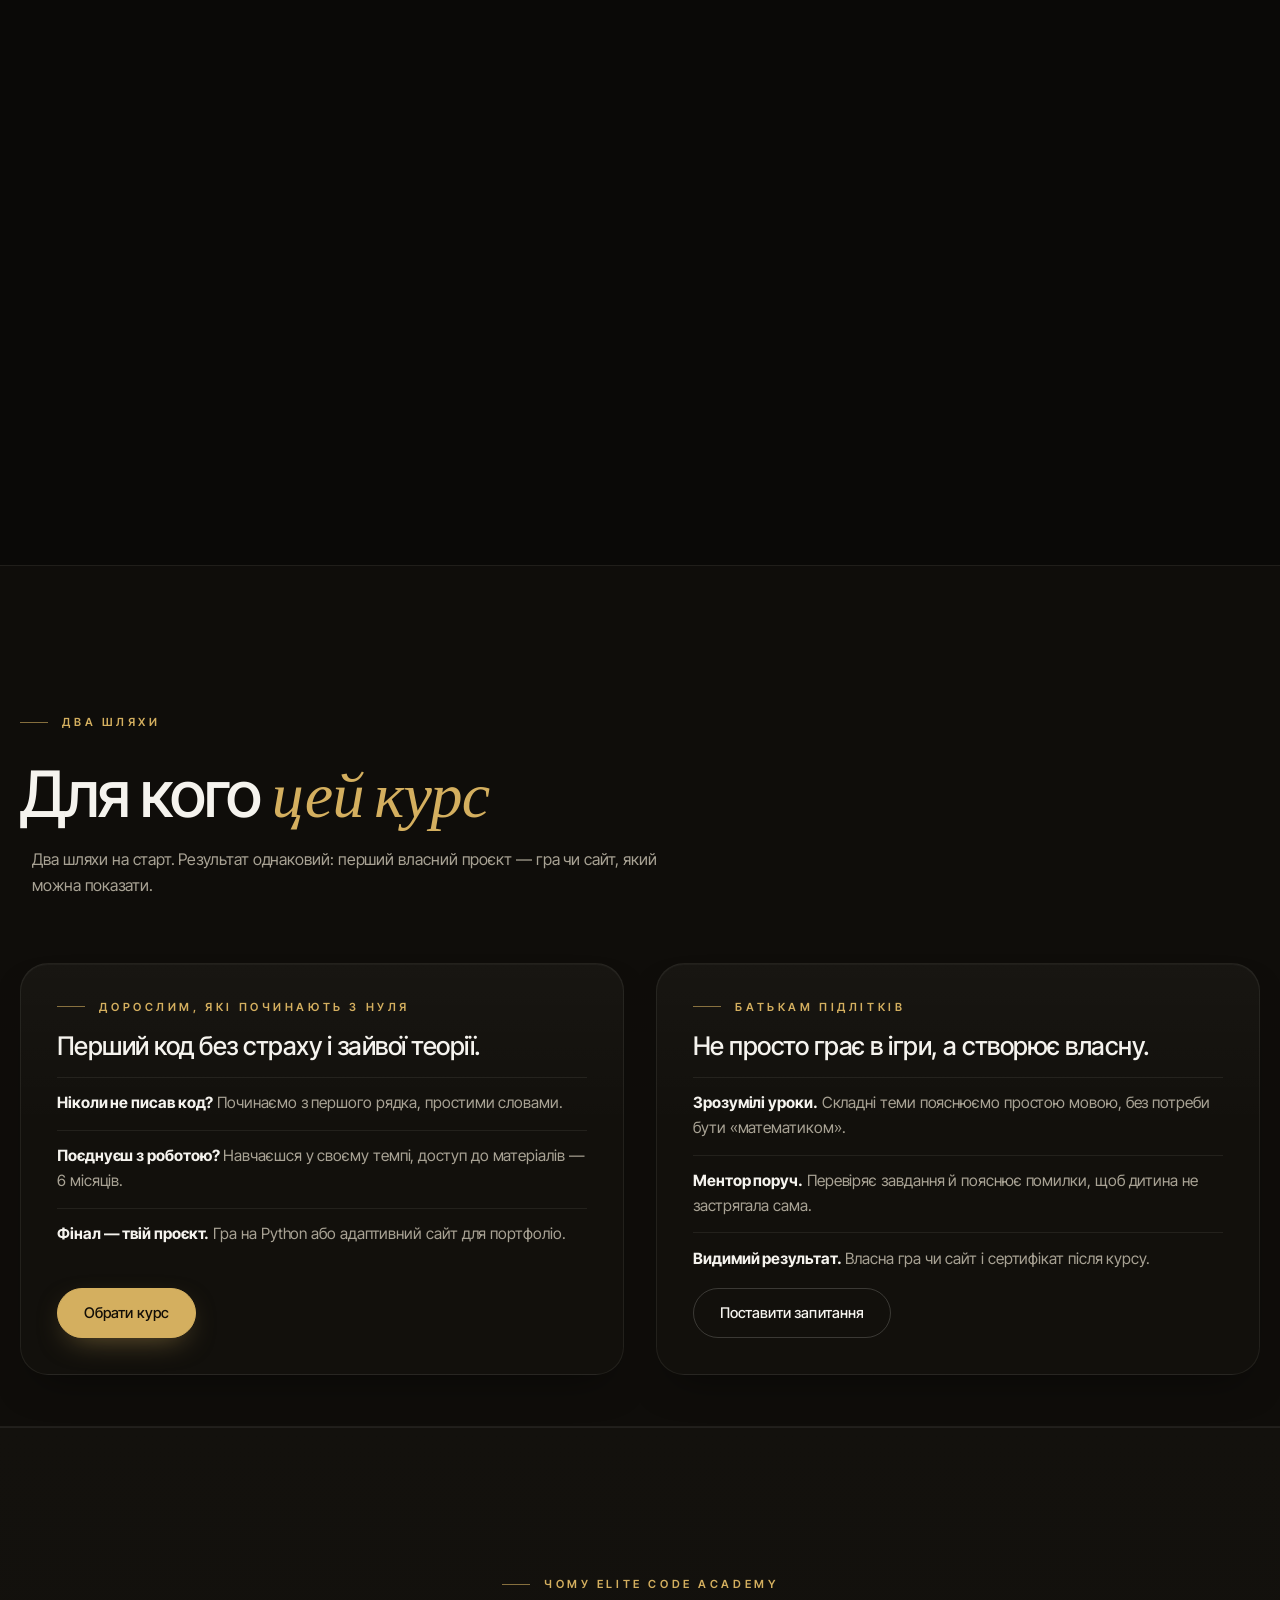
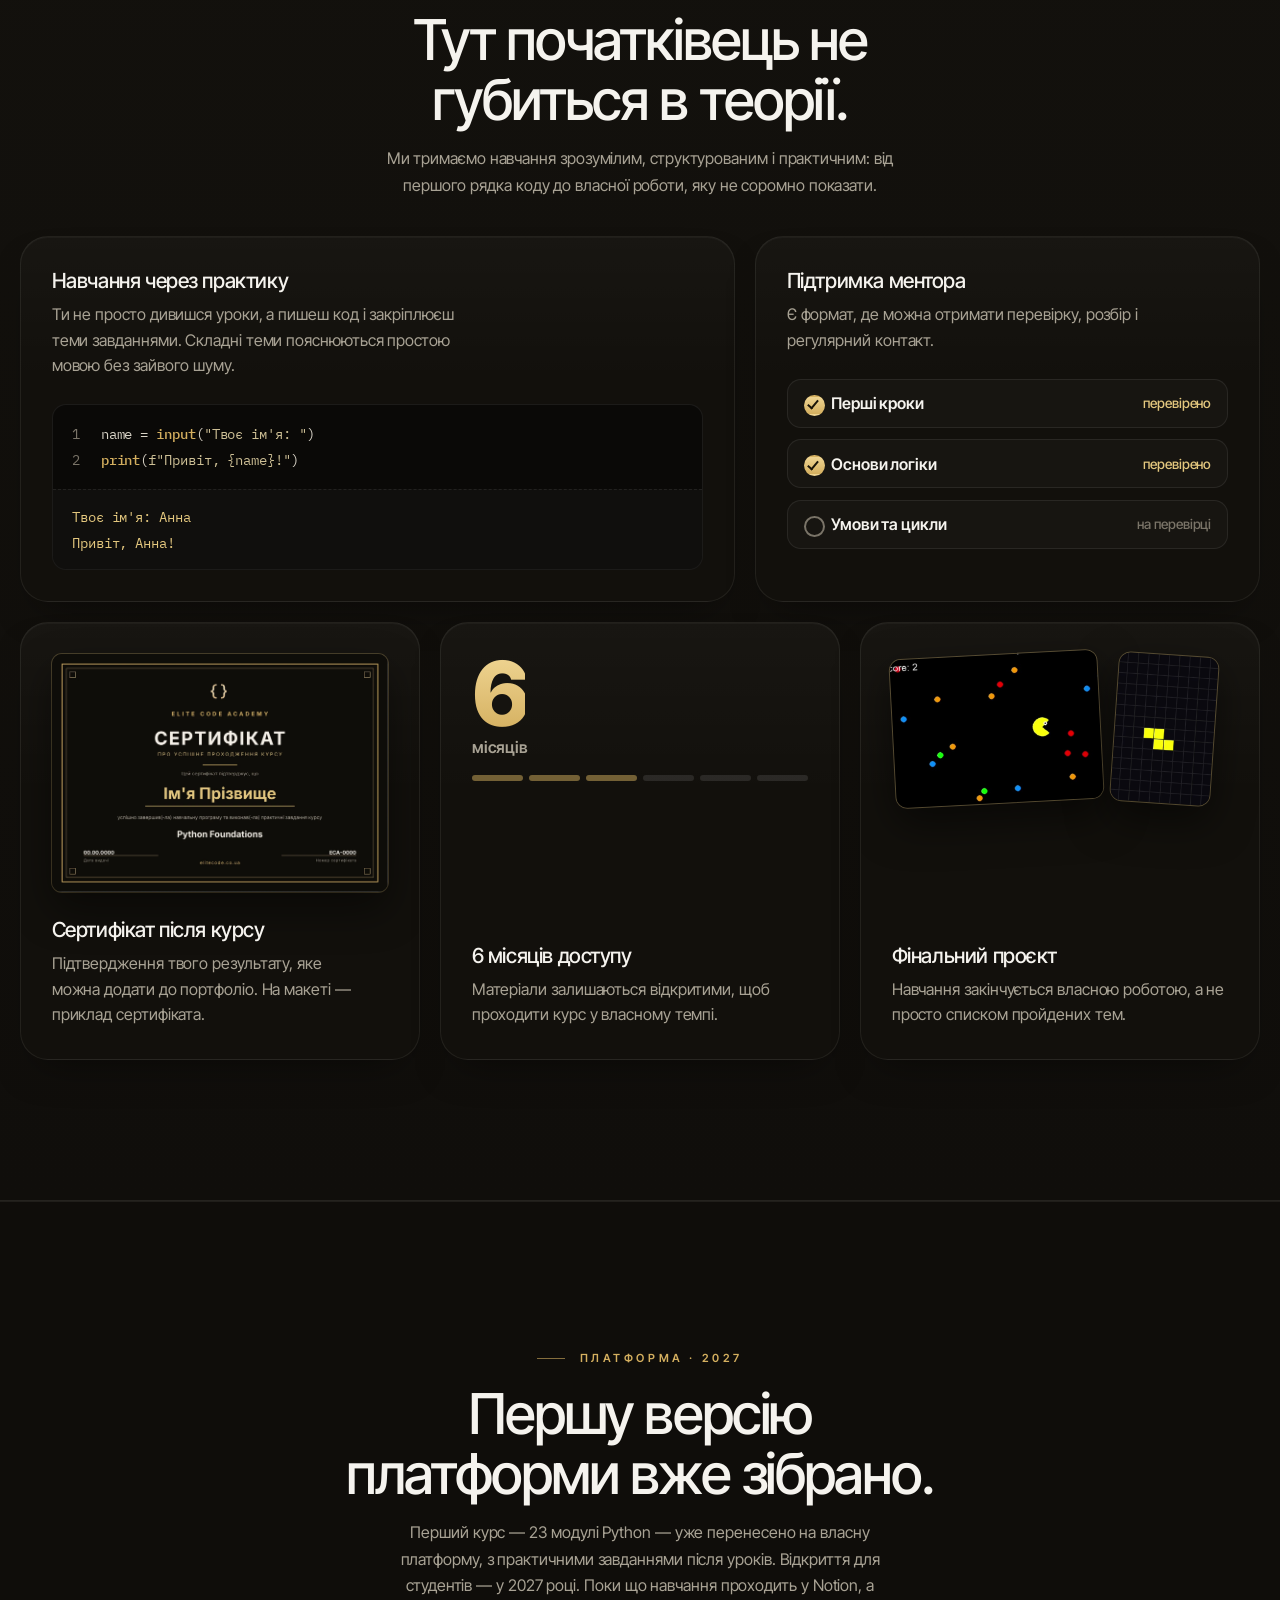
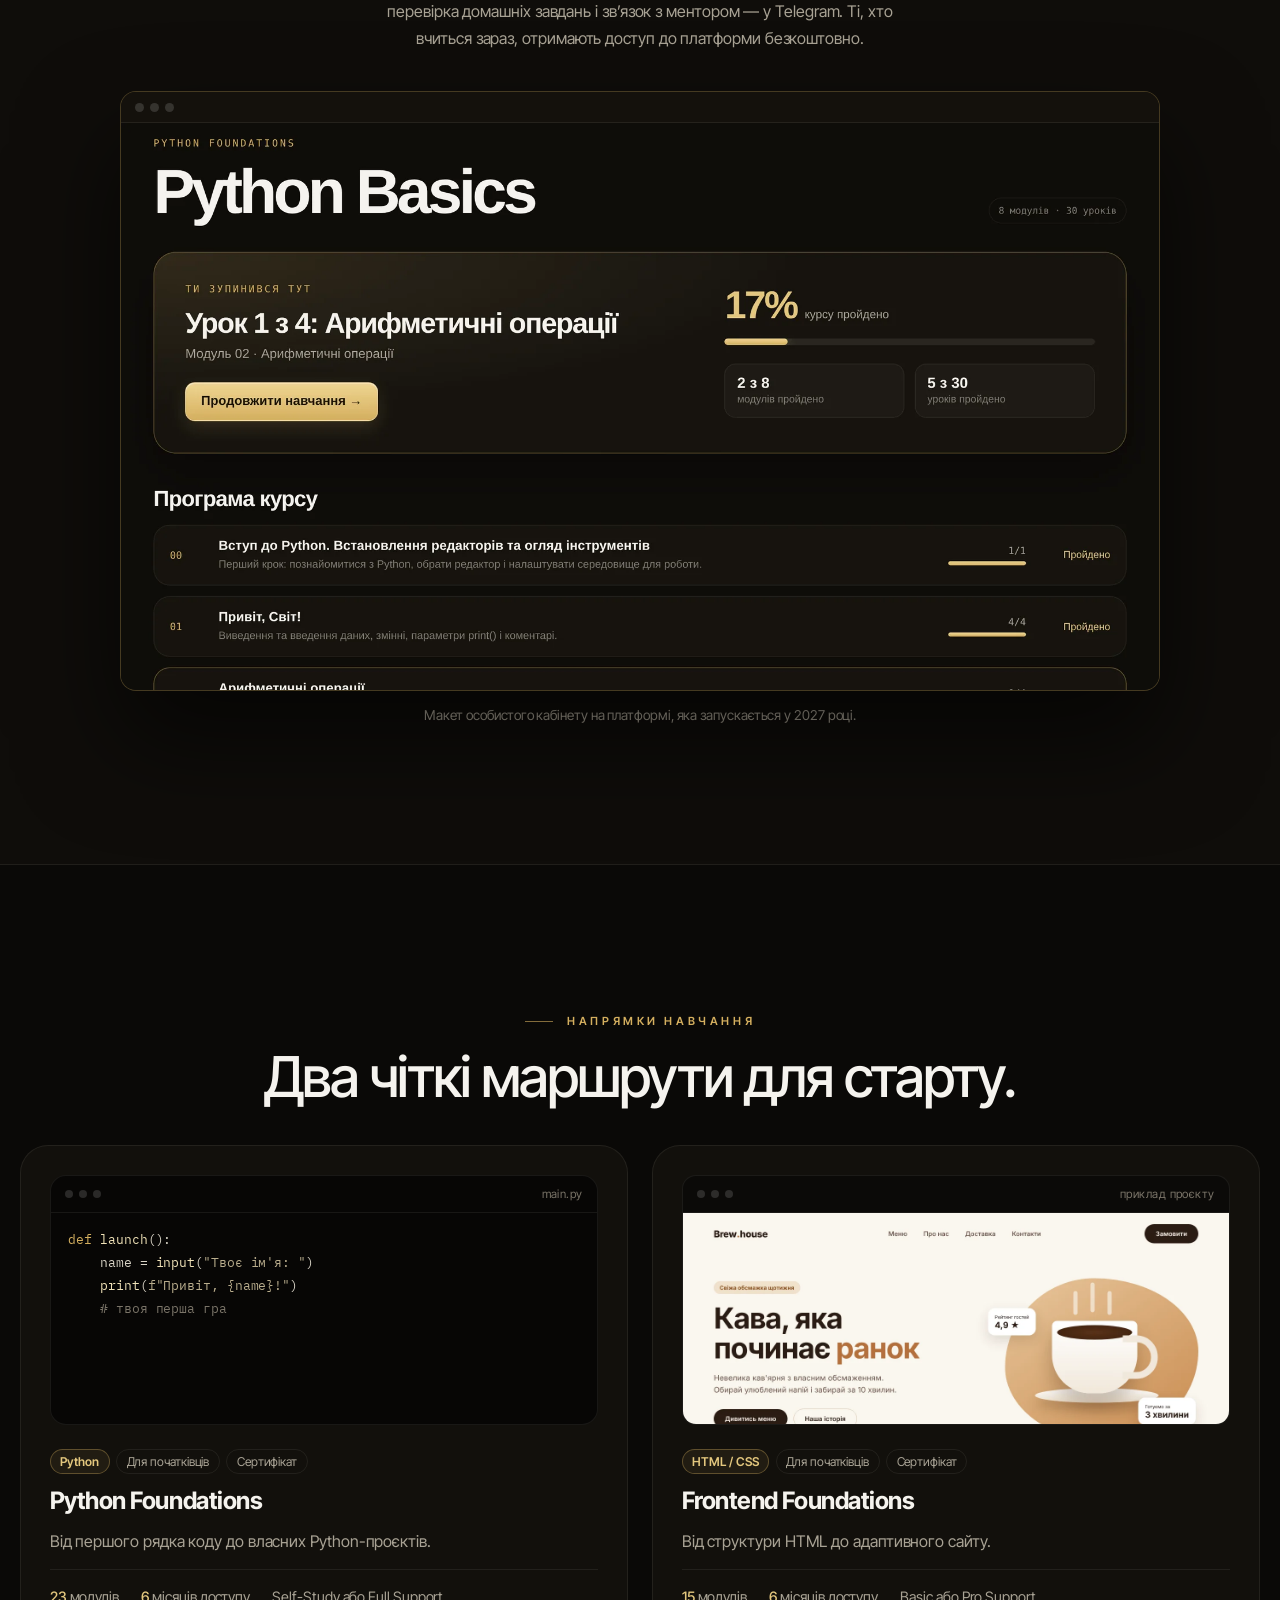
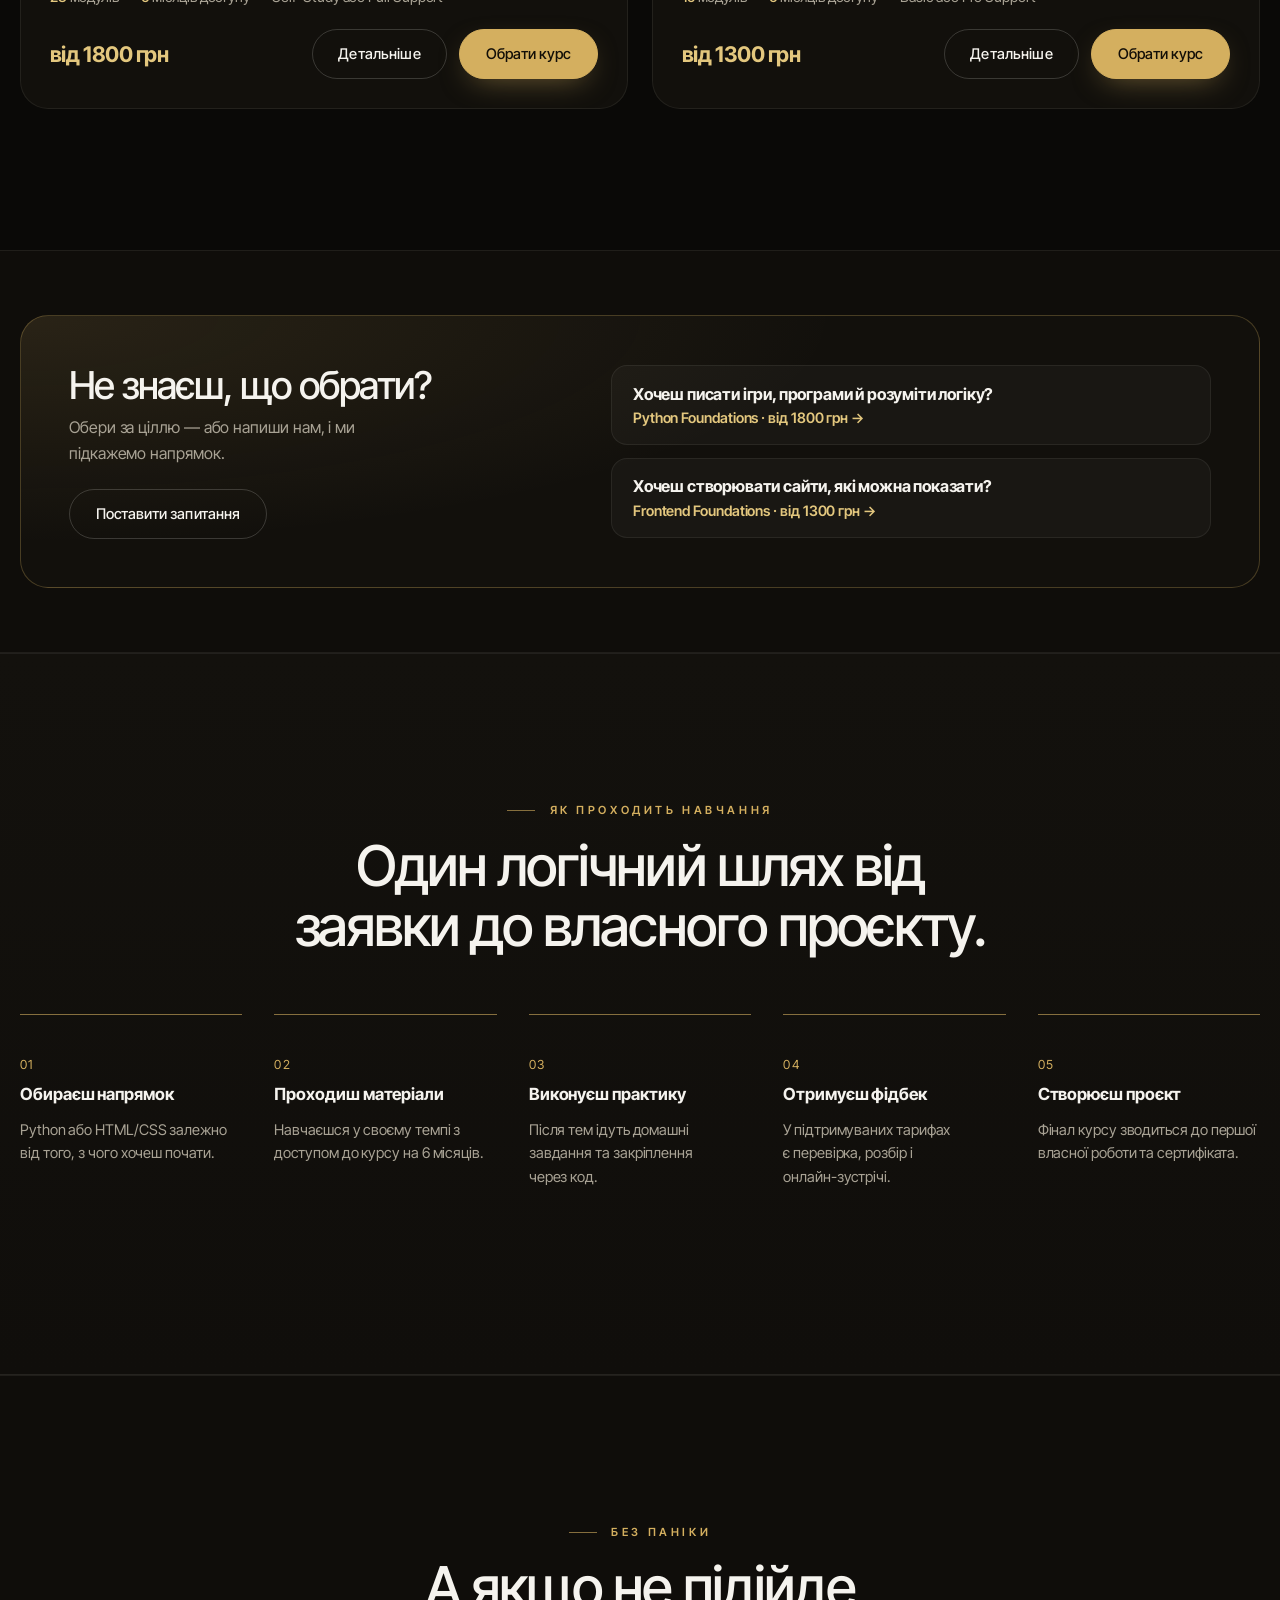
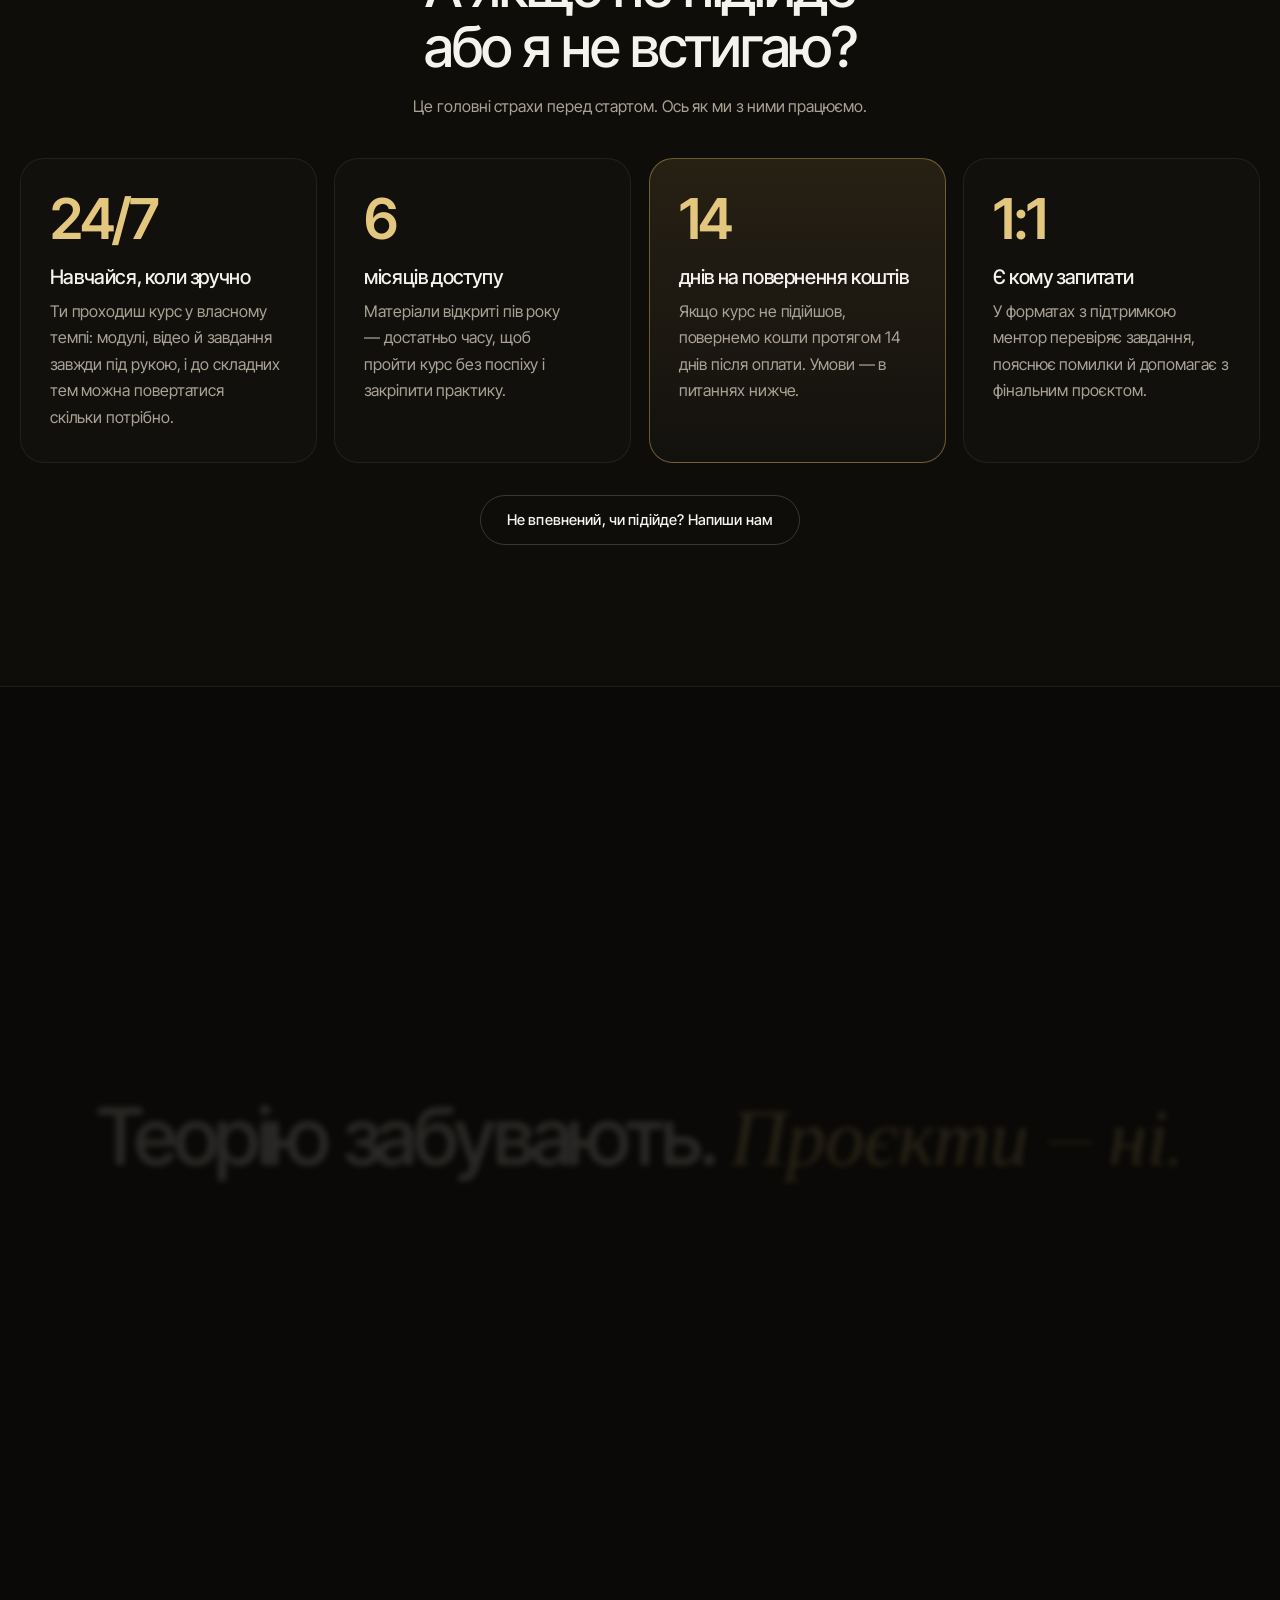
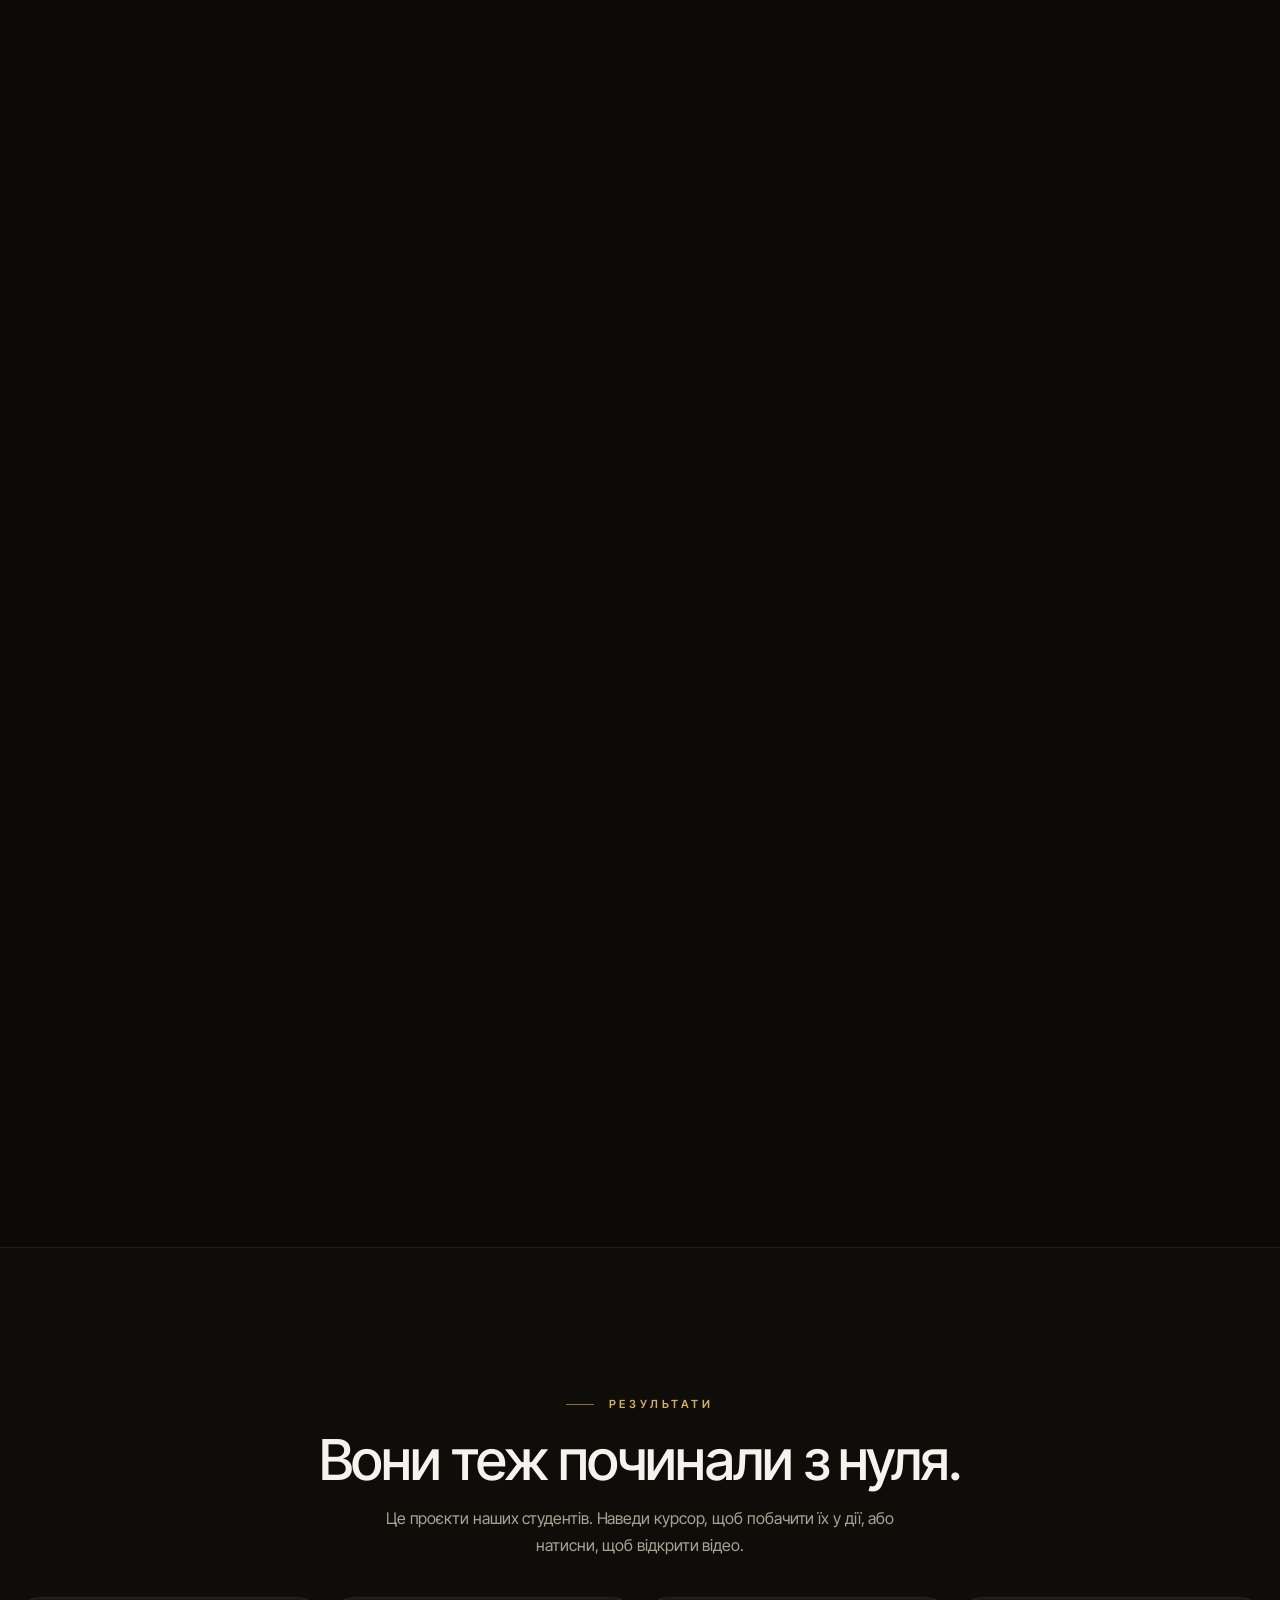
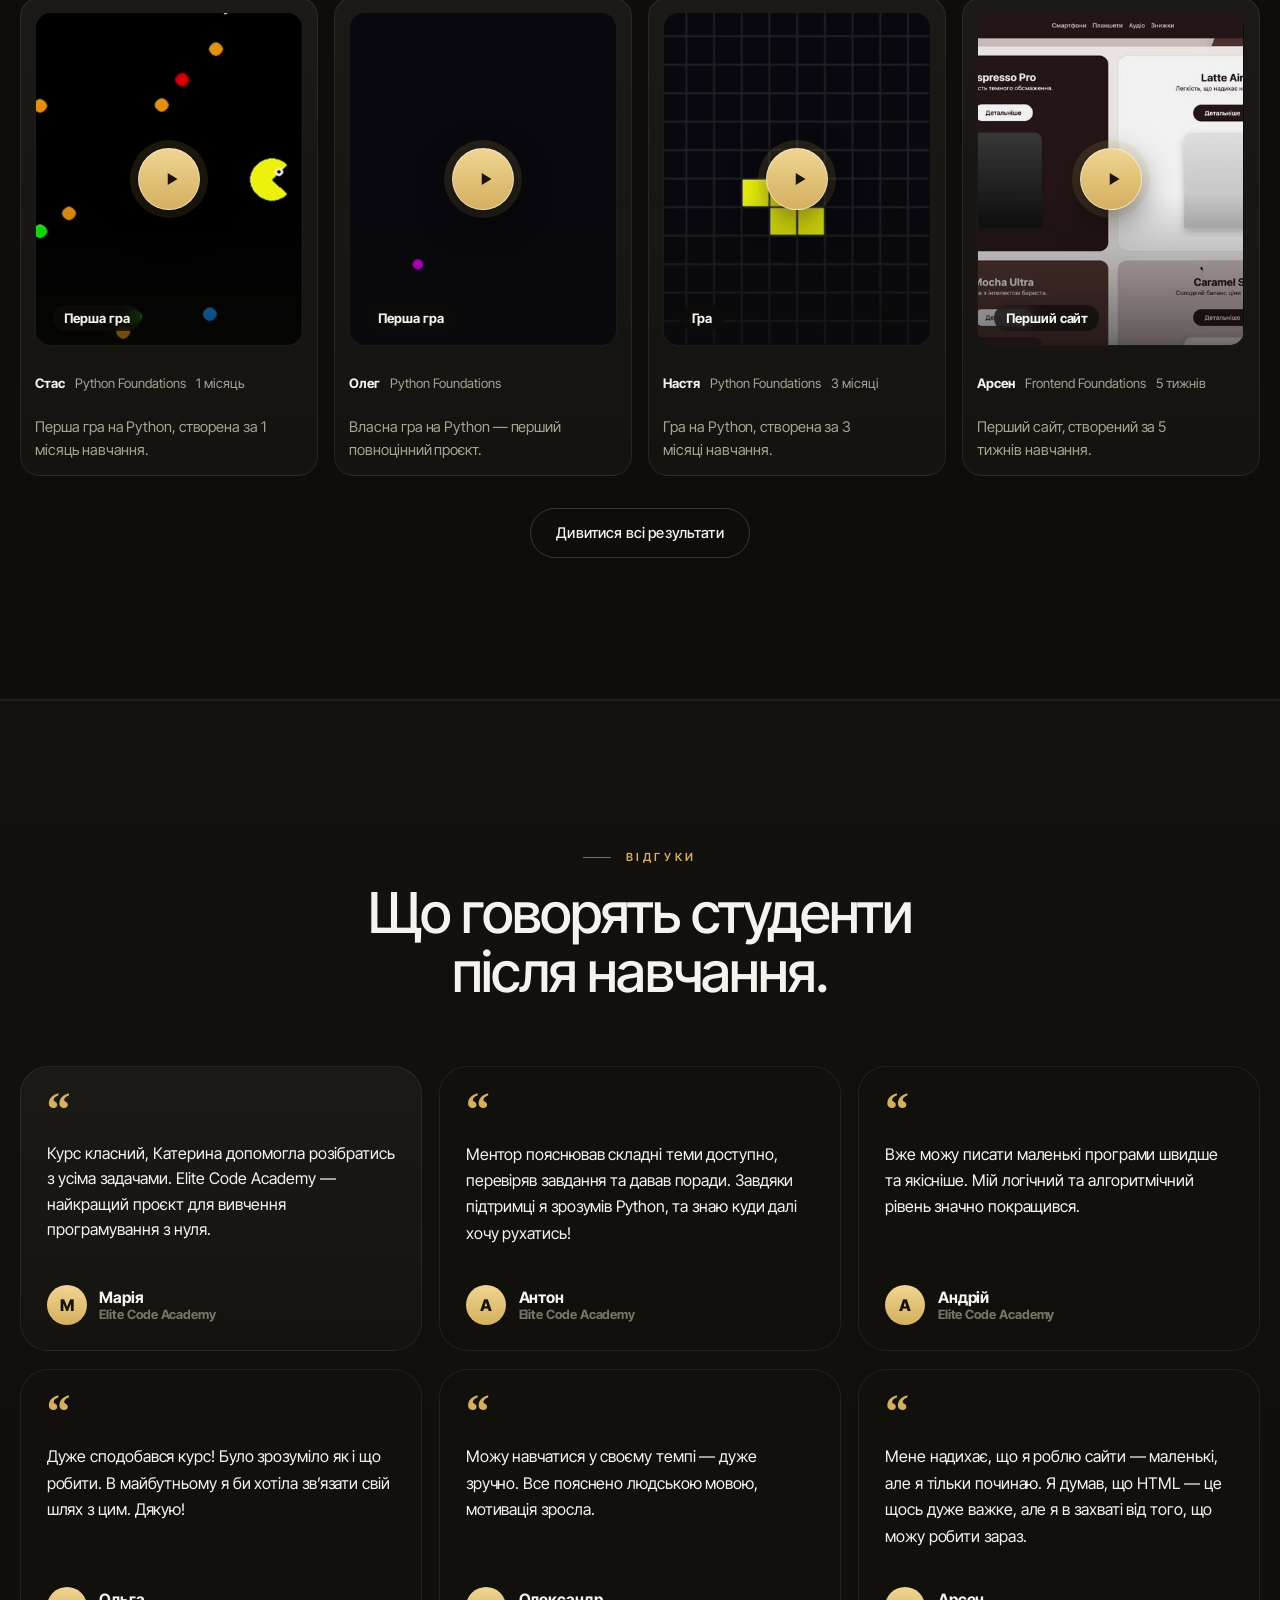
==== commit aae4873f: "Premium design: editorial type, glass nav, dual Python/HTML hero demo Adds premium.css on all public" ====
--- a/index.html
+++ b/index.html
@@ -24,6 +24,7 @@
     <link href="https://fonts.googleapis.com/css2?family=IBM+Plex+Mono:wght@400;500&family=Manrope:wght@400;500;600;700;800&display=swap" rel="stylesheet">
     <link rel="icon" href="logo-mark.png" type="image/png">
     <link rel="stylesheet" href="styles.css">
+    <link rel="stylesheet" href="premium.css">
     <script async src="https://www.googletagmanager.com/gtag/js?id=AW-17824431691"></script>
     <script>
         window.dataLayer = window.dataLayer || [];
@@ -69,6 +70,7 @@
                         <div class="hs-body">
                             <pre class="hs-code" id="hs-code"></pre>
                             <div class="hs-preview" id="hs-preview">
+                                <div class="hsp-game"><canvas></canvas><p class="hsp-score">Рахунок: <b>0</b></p></div>
                                 <div class="hsp-page">
                                     <h4 class="hsp-h">Кава &amp; Крафт</h4>
                                     <p class="hsp-p">Свіжа обсмажка щодня</p>
@@ -94,7 +96,8 @@
             <section class="section audience">
                 <div class="container">
                     <div class="section-heading reveal">
-                        <h2>Для кого цей курс</h2>
+                        <p class="eyebrow">Два шляхи</p>
+                        <h2>Для кого <em>цей курс</em></h2>
                         <p>Два шляхи на старт. Результат однаковий: перший власний проєкт — гра чи сайт, який можна показати.</p>
                     </div>
                     <div class="paths-grid">
--- a/premium.css
+++ b/premium.css
@@ -0,0 +1,1265 @@
+/* =========================================================
+   Elite Code Academy — premium layer
+   Loaded after every other stylesheet. Same colours and
+   structure; quieter, more editorial, more expensive.
+   Remove this file (and its <link>) to return to the old look.
+   ========================================================= */
+
+@import url("https://fonts.googleapis.com/css2?family=Inter+Tight:wght@300;400;500;600;700&family=Instrument+Serif:ital@0;1&display=swap");
+
+:root {
+    --bg: #0a0907;
+    --bg-soft: #0f0d0a;
+    --bg-deep: #070605;
+    --surface: #12100c;
+    --surface-raised: #17140f;
+    --panel: #12100c;
+    --panel-strong: #17140f;
+    --border: rgba(245, 243, 238, 0.07);
+    --border-strong: rgba(245, 243, 238, 0.14);
+    --hairline-gold: rgba(212, 175, 95, 0.22);
+    --text: #f5f3ee;
+    --muted: #a8a294;
+    --soft: #7a7468;
+    --accent: #d4af5f;
+    --accent-cold: #e3c77e;
+    --accent-soft: rgba(212, 175, 95, 0.1);
+    --shadow: 0 40px 80px -30px rgba(0, 0, 0, 0.6);
+    --shadow-soft: 0 20px 40px -20px rgba(0, 0, 0, 0.5);
+    --radius: 28px;
+    --radius-sm: 16px;
+    --space-section: clamp(7rem, 11vw, 11rem);
+    --container: 1240px;
+    --font-main: "Inter Tight", "Manrope", sans-serif;
+    --font-serif: "Instrument Serif", Georgia, serif;
+    --ease: cubic-bezier(0.2, 0.7, 0.1, 1);
+    --transition: 420ms var(--ease);
+}
+
+/* ---------- Base ---------- */
+
+body {
+    font-family: var(--font-main);
+    font-weight: 400;
+    letter-spacing: -0.005em;
+    background:
+        radial-gradient(1200px 700px at 50% -10%, rgba(212, 175, 95, 0.09), transparent 60%),
+        var(--bg);
+    -webkit-font-smoothing: antialiased;
+    text-rendering: optimizeLegibility;
+}
+
+/* Replace the grid pattern with fine film grain + a soft vignette */
+body::before {
+    background-image: url("data:image/svg+xml,%3Csvg xmlns='http://www.w3.org/2000/svg' width='180' height='180'%3E%3Cfilter id='n'%3E%3CfeTurbulence type='fractalNoise' baseFrequency='.85' numOctaves='3' stitchTiles='stitch'/%3E%3CfeColorMatrix values='0 0 0 0 1 0 0 0 0 1 0 0 0 0 1 0 0 0 .55 0'/%3E%3C/filter%3E%3Crect width='100%25' height='100%25' filter='url(%23n)'/%3E%3C/svg%3E");
+    background-size: 180px 180px;
+    mask-image: none;
+    -webkit-mask-image: none;
+    opacity: 0.045;
+    z-index: 0;
+}
+
+body::after {
+    content: "";
+    position: fixed;
+    inset: 0;
+    pointer-events: none;
+    background: radial-gradient(130% 90% at 50% 40%, transparent 55%, rgba(0, 0, 0, 0.55) 100%);
+    z-index: 0;
+}
+
+.site-shell { position: relative; z-index: 1; }
+
+::selection { background: rgba(212, 175, 95, 0.28); color: #fff; }
+
+/* ---------- Typography ---------- */
+
+h1, h2, h3, h4 {
+    font-family: var(--font-main);
+    font-weight: 500;
+    letter-spacing: -0.035em;
+    text-wrap: balance;
+}
+
+h1 {
+    font-size: clamp(2.8rem, 6.2vw, 5.6rem) !important;
+    line-height: 0.98 !important;
+    letter-spacing: -0.045em !important;
+    font-weight: 500 !important;
+}
+
+h2 {
+    font-size: clamp(2rem, 4vw, 3.4rem);
+    line-height: 1.02;
+    letter-spacing: -0.04em;
+}
+
+h3 { letter-spacing: -0.02em; font-weight: 500; }
+
+/* The signature: emphasised words become champagne serif italics */
+h1 em, h2 em, h3 em, .st-text em,
+.statement em, .hero h1 span.accent, .gold-text {
+    font-family: var(--font-serif);
+    font-style: italic;
+    font-weight: 400;
+    letter-spacing: -0.01em;
+    color: var(--accent);
+    background: none;
+    -webkit-text-fill-color: currentColor;
+}
+
+p { text-wrap: pretty; }
+
+.eyebrow,
+.module-index,
+.lesson-number {
+    font-family: var(--font-main) !important;
+    font-weight: 500;
+    font-size: 0.7rem !important;
+    letter-spacing: 0.32em !important;
+    text-transform: uppercase;
+}
+
+.eyebrow {
+    color: var(--accent) !important;
+    display: inline-flex;
+    align-items: center;
+    gap: 0.9rem;
+}
+
+.eyebrow::before {
+    content: "";
+    width: 28px;
+    height: 1px;
+    background: currentColor;
+    opacity: 0.6;
+}
+
+/* ---------- Navigation: floating glass pill ---------- */
+
+.site-nav { top: 1rem; }
+
+.site-nav-shell {
+    width: min(calc(100% - 1.5rem), 1180px) !important;
+    border-radius: 999px !important;
+    padding: 0.5rem 0.5rem 0.5rem 1.4rem !important;
+    background: rgba(14, 12, 9, 0.55) !important;
+    border: 1px solid rgba(245, 243, 238, 0.08) !important;
+    box-shadow: 0 20px 50px -20px rgba(0, 0, 0, 0.7), inset 0 1px 0 rgba(255, 255, 255, 0.04) !important;
+    -webkit-backdrop-filter: blur(22px) saturate(140%);
+    backdrop-filter: blur(22px) saturate(140%);
+}
+
+.nav-link {
+    font-size: 0.86rem;
+    font-weight: 400;
+    letter-spacing: 0.01em;
+    color: var(--muted);
+    transition: color var(--transition);
+}
+
+.nav-link:hover, .nav-link.is-active { color: var(--text); }
+
+.nav-link.is-active::after,
+.nav-link.is-active::before { background: var(--accent) !important; height: 1px !important; }
+
+/* ---------- Buttons: flat champagne pill + hairline ghost ---------- */
+
+.btn,
+.resume-btn,
+.nav-actions .btn {
+    border-radius: 999px !important;
+    font-family: var(--font-main);
+    font-weight: 500 !important;
+    font-size: 0.92rem !important;
+    letter-spacing: 0.01em;
+    padding: 0.95rem 1.6rem !important;
+    min-height: 0 !important;
+    transition: transform var(--transition), background var(--transition), color var(--transition), border-color var(--transition), box-shadow var(--transition);
+}
+
+.btn-primary,
+.resume-btn,
+.nav-actions .btn {
+    background: var(--accent) !important;
+    border: 1px solid var(--accent) !important;
+    color: #120e07 !important;
+    box-shadow: 0 10px 30px -12px rgba(212, 175, 95, 0.55) !important;
+}
+
+.nav-actions .btn { padding: 0.75rem 1.3rem !important; }
+
+.btn-primary:hover,
+.resume-btn:hover,
+.nav-actions .btn:hover {
+    background: #e3c77e !important;
+    transform: translateY(-1px);
+    box-shadow: 0 16px 40px -14px rgba(212, 175, 95, 0.7) !important;
+}
+
+.btn-secondary {
+    background: transparent !important;
+    border: 1px solid rgba(245, 243, 238, 0.18) !important;
+    color: var(--text) !important;
+    box-shadow: none !important;
+}
+
+.btn-secondary:hover {
+    border-color: var(--accent) !important;
+    color: var(--accent) !important;
+}
+
+/* ---------- Surfaces: hairlines instead of heavy gold frames ---------- */
+
+.module-card,
+.resume-card,
+.audience-card,
+.path-card,
+.bento-tile,
+.pricing-card,
+.course-card,
+.lesson-article,
+.lesson-sidebar,
+.application-modal__panel,
+.video-modal__panel,
+[class*="library-card"],
+[class*="learning-course-card"] {
+    border: 1px solid var(--border) !important;
+    background:
+        linear-gradient(180deg, rgba(255, 255, 255, 0.025), rgba(255, 255, 255, 0) 40%),
+        var(--surface) !important;
+    box-shadow: var(--shadow-soft), inset 0 1px 0 rgba(255, 255, 255, 0.035) !important;
+    border-radius: var(--radius) !important;
+}
+
+.resume-card {
+    background:
+        radial-gradient(90% 120% at 100% 0%, rgba(212, 175, 95, 0.12), transparent 55%),
+        linear-gradient(180deg, rgba(255, 255, 255, 0.03), transparent 40%),
+        var(--surface) !important;
+    border-color: var(--hairline-gold) !important;
+    padding: clamp(2rem, 4vw, 3.25rem) !important;
+}
+
+.module-card {
+    transition: border-color var(--transition), transform var(--transition);
+}
+
+.module-card:hover { border-color: var(--hairline-gold) !important; }
+
+/* Module numbers as large serif numerals */
+.module-card .module-index {
+    font-family: var(--font-serif) !important;
+    font-style: italic;
+    font-size: 2.1rem !important;
+    letter-spacing: 0 !important;
+    text-transform: none;
+    color: var(--accent) !important;
+    opacity: 0.85;
+    line-height: 1;
+}
+
+.module-title { font-weight: 500; letter-spacing: -0.02em; }
+
+.lesson-row {
+    border-top: 1px solid var(--border);
+    padding-top: 1rem !important;
+    padding-bottom: 1rem !important;
+    transition: color var(--transition), padding var(--transition);
+}
+
+.lesson-row:hover { color: var(--accent); }
+
+.lesson-number { color: var(--soft) !important; }
+
+/* Progress bars: thin champagne line */
+.progress-track {
+    height: 2px !important;
+    background: rgba(245, 243, 238, 0.08) !important;
+    border-radius: 2px !important;
+    overflow: hidden;
+}
+
+.progress-track > *,
+.progress-track span,
+.progress-track i {
+    background: linear-gradient(90deg, #b8964e, var(--accent), #efd592) !important;
+    border-radius: 2px !important;
+}
+
+/* Small meta chips */
+.learning-stats li,
+.resume-facts li,
+.module-status,
+.hs-price,
+[class*="chip"],
+[class*="pill"] {
+    border-radius: 999px !important;
+    border: 1px solid var(--border-strong) !important;
+    background: rgba(255, 255, 255, 0.02) !important;
+    font-family: var(--font-main) !important;
+    letter-spacing: 0.02em;
+}
+
+/* ---------- Lessons ---------- */
+
+.lesson-article {
+    padding: clamp(1.75rem, 4.5vw, 4rem) !important;
+}
+
+.lesson-article > *:not(.lesson-code):not(pre):not(table) { max-width: 70ch; }
+
+.lesson-article h1 {
+    font-size: clamp(2.4rem, 5vw, 4.2rem) !important;
+    max-width: 16ch;
+}
+
+.lesson-article h2 {
+    font-size: clamp(1.6rem, 2.6vw, 2.2rem);
+    margin-top: 3.2rem;
+    padding-top: 2.2rem;
+    border-top: 1px solid var(--border);
+}
+
+.lesson-article p,
+.lesson-article li {
+    font-size: 1.05rem;
+    line-height: 1.8;
+    color: #d9d5cb;
+}
+
+.lesson-article strong, .lesson-article b { color: var(--text); font-weight: 600; }
+
+.lesson-article blockquote,
+.lesson-article [class*="callout"],
+.lesson-article [class*="why"],
+.lesson-article aside {
+    border-radius: var(--radius-sm) !important;
+    border: 1px solid var(--hairline-gold) !important;
+    background: linear-gradient(135deg, rgba(212, 175, 95, 0.08), rgba(212, 175, 95, 0.015)) !important;
+}
+
+.lesson-code,
+.lesson-article pre {
+    border-radius: var(--radius-sm) !important;
+    border: 1px solid var(--border) !important;
+    background: #070605 !important;
+}
+
+.copy-code {
+    border-radius: 999px !important;
+    font-family: var(--font-main) !important;
+    font-size: 0.72rem !important;
+    letter-spacing: 0.06em;
+}
+
+.lesson-sidebar { padding: 1.6rem !important; }
+
+.lesson-sidebar .is-current,
+.lesson-sidebar [aria-current] {
+    color: var(--accent) !important;
+}
+
+.lesson-breadcrumb {
+    font-family: var(--font-main);
+    font-size: 0.78rem;
+    letter-spacing: 0.04em;
+    color: var(--soft);
+}
+
+/* ---------- Footer ---------- */
+
+.footer {
+    border-top: 1px solid var(--border) !important;
+    background: transparent !important;
+}
+
+.footer-link { color: var(--muted); transition: color var(--transition); }
+.footer-link:hover { color: var(--accent); }
+
+/* ---------- Forms ---------- */
+
+.field,
+input, textarea, select {
+    border-radius: var(--radius-sm) !important;
+    border: 1px solid var(--border-strong) !important;
+    background: rgba(255, 255, 255, 0.02) !important;
+}
+
+.field:focus, input:focus, textarea:focus, select:focus {
+    outline: none;
+    border-color: var(--accent) !important;
+    box-shadow: 0 0 0 4px rgba(212, 175, 95, 0.12) !important;
+}
+
+/* ---------- Motion: slower, softer reveals ---------- */
+
+.reveal { transition-duration: 900ms !important; transition-timing-function: var(--ease) !important; }
+
+@media (prefers-reduced-motion: reduce) {
+    *, *::before, *::after { transition-duration: 0.01ms !important; animation-duration: 0.01ms !important; }
+}
+
+/* ---------- Mobile ---------- */
+
+@media (max-width: 640px) {
+    h1 { font-size: clamp(2.3rem, 11vw, 3.2rem) !important; }
+    .site-nav-shell { padding-left: 1rem !important; }
+    .lesson-article p, .lesson-article li { font-size: 1rem; }
+    .module-card .module-index { font-size: 1.7rem !important; }
+}
+
+/* ---------- Monospace only for real code ---------- */
+
+:root {
+    --font-mono: "Inter Tight", "Manrope", sans-serif;
+    --font-code: "IBM Plex Mono", ui-monospace, monospace;
+}
+
+pre, code, kbd, samp, textarea,
+.hs-code, .hero-terminal__body, .cp-visual pre, .lesson-code pre,
+.editor, [class*="editor"] textarea, .cm-editor, .CodeMirror,
+.expected-result code, .lesson-editor textarea {
+    font-family: var(--font-code) !important;
+}
+
+.learning-stats span,
+.module-progress em,
+.lesson-row small,
+.curriculum-count {
+    font-variant-numeric: tabular-nums;
+    letter-spacing: 0.02em;
+}
+
+.module-status:empty { display: none !important; }
+
+.learning-back {
+    font-size: 0.8rem;
+    letter-spacing: 0.06em;
+    color: var(--muted);
+    transition: color var(--transition);
+}
+.learning-back:hover { color: var(--accent); }
+
+.learning-course-head h1,
+.learning-heading h1 { margin-top: 0.6rem; }
+
+.lesson-number,
+.lesson-row .lesson-number { letter-spacing: 0.08em !important; }
+
+.eyebrow { text-transform: uppercase !important; }
+
+.resume-facts > *, .resume-facts li { border-radius: 18px !important; }
+
+/* =========================================================
+   Pass 2 — composition
+   ========================================================= */
+
+/* Faster, cleaner reveals */
+.reveal { transition-duration: 550ms !important; }
+
+/* ---------- Course programme: stages + editorial rows ---------- */
+
+.modules-heading {
+    font-size: clamp(2rem, 4vw, 3.2rem) !important;
+    margin: clamp(4rem, 8vw, 6.5rem) 0 1rem !important;
+}
+
+.module-stack { display: block !important; }
+
+.stage-head {
+    display: grid;
+    grid-template-columns: auto 1fr;
+    align-items: end;
+    gap: clamp(1.25rem, 3vw, 2.5rem);
+    margin: clamp(3.5rem, 7vw, 5.5rem) 0 1.25rem;
+    padding-bottom: 1.4rem;
+    border-bottom: 1px solid var(--hairline-gold);
+}
+
+.stage-head:first-child { margin-top: 1.5rem; }
+
+.stage-num {
+    font-family: var(--font-serif);
+    font-style: italic;
+    font-size: clamp(4.5rem, 10vw, 8rem);
+    line-height: 0.8;
+    color: var(--accent);
+    opacity: 0.9;
+}
+
+.stage-head h3 {
+    margin: 0.5rem 0 0.35rem;
+    font-size: clamp(1.5rem, 2.8vw, 2.2rem);
+    letter-spacing: -0.035em;
+}
+
+.stage-head p:not(.eyebrow) { margin: 0; color: var(--muted); font-size: 0.95rem; }
+.stage-head .eyebrow { margin: 0; }
+
+/* Modules become quiet rows instead of 29 boxes */
+.module-stack > .module-card {
+    background: transparent !important;
+    border: 0 !important;
+    border-bottom: 1px solid var(--border) !important;
+    border-radius: 0 !important;
+    box-shadow: none !important;
+    margin: 0 !important;
+}
+
+.module-stack > .module-card > summary {
+    padding: 1.5rem 0.25rem !important;
+    transition: padding var(--transition), background var(--transition);
+}
+
+.module-stack > .module-card:hover > summary { padding-left: 0.9rem !important; }
+.module-stack > .module-card:hover .module-title strong { color: var(--accent); }
+
+.module-stack > .module-card[open],
+.module-stack > .module-card.is-current {
+    background: linear-gradient(90deg, rgba(212, 175, 95, 0.07), transparent 70%) !important;
+    border-bottom-color: var(--hairline-gold) !important;
+}
+
+.module-title strong {
+    font-size: clamp(1.05rem, 1.6vw, 1.25rem);
+    font-weight: 500;
+    transition: color var(--transition);
+}
+
+.module-title small { color: var(--soft) !important; font-size: 0.88rem; }
+
+.module-stack .lesson-list { padding: 0 0.25rem 1.25rem clamp(3rem, 6vw, 4.6rem); }
+
+.module-status:not(:empty) {
+    border: 1px solid var(--hairline-gold) !important;
+    color: var(--accent) !important;
+    font-size: 0.68rem !important;
+    letter-spacing: 0.14em !important;
+    text-transform: uppercase;
+    padding: 0.35rem 0.75rem !important;
+}
+
+/* ---------- Designed course cover ---------- */
+
+.learning-course-cover.lcc {
+    display: flex !important;
+    flex-direction: column;
+    justify-content: space-between;
+    gap: 2rem;
+    padding: clamp(1.75rem, 3.5vw, 2.75rem) !important;
+    min-height: 380px;
+    border-radius: calc(var(--radius) - 6px) !important;
+    background:
+        radial-gradient(80% 70% at 85% 10%, rgba(212, 175, 95, 0.22), transparent 60%),
+        radial-gradient(60% 60% at 0% 100%, rgba(212, 175, 95, 0.08), transparent 60%),
+        linear-gradient(160deg, #1a160f, #0b0a08 70%) !important;
+    border: 1px solid var(--hairline-gold) !important;
+    overflow: hidden;
+    position: relative;
+}
+
+.learning-course-cover.lcc::before { display: none !important; }
+
+.lcc-top {
+    display: flex;
+    justify-content: space-between;
+    font-size: 0.68rem;
+    letter-spacing: 0.28em;
+    text-transform: uppercase;
+    color: var(--muted);
+}
+
+.lcc-title { display: flex; flex-direction: column; line-height: 0.9; }
+.lcc-title em {
+    font-family: var(--font-serif);
+    font-style: italic;
+    font-size: clamp(4rem, 8vw, 6.5rem);
+    color: var(--accent);
+    letter-spacing: -0.02em;
+}
+.lcc-title strong {
+    font-family: var(--font-main) !important;
+    font-weight: 500 !important;
+    font-size: clamp(1.6rem, 3vw, 2.4rem) !important;
+    letter-spacing: -0.03em;
+    color: var(--text);
+    margin-top: 0.4rem;
+}
+
+.lcc-code {
+    margin: 0;
+    padding: 1rem 1.2rem;
+    border-radius: 14px;
+    border: 1px solid var(--border);
+    background: rgba(0, 0, 0, 0.45);
+    color: #f6df9f;
+    font-size: 0.85rem;
+    line-height: 1.7;
+    white-space: pre;
+}
+.lcc-code span { color: var(--soft); }
+
+.lcc-meta { display: flex; flex-wrap: wrap; gap: 0.5rem; }
+.lcc-meta span {
+    padding: 0.4rem 0.85rem;
+    border-radius: 999px;
+    border: 1px solid var(--border-strong);
+    font-size: 0.78rem;
+    color: var(--muted);
+}
+
+/* ---------- Home: cinematic hero accents ---------- */
+
+.hs-title {
+    font-weight: 500 !important;
+    letter-spacing: -0.045em !important;
+}
+
+.hs-gold, .hs-line em {
+    font-family: var(--font-serif) !important;
+    font-style: italic !important;
+    font-weight: 400 !important;
+    color: var(--accent) !important;
+    background: none !important;
+    -webkit-text-fill-color: currentColor !important;
+    letter-spacing: -0.01em;
+}
+
+.hs-line {
+    font-weight: 500 !important;
+    letter-spacing: -0.05em !important;
+}
+
+.hs-eyebrow {
+    font-family: var(--font-main) !important;
+    font-size: 0.72rem !important;
+    letter-spacing: 0.32em !important;
+    text-transform: uppercase;
+    color: var(--accent) !important;
+}
+
+.hs-window, .hero-terminal {
+    border-radius: 22px !important;
+    border: 1px solid var(--border-strong) !important;
+    box-shadow: 0 60px 120px -40px rgba(0, 0, 0, 0.9), 0 0 0 1px rgba(212, 175, 95, 0.06) !important;
+}
+
+.hero-stats strong, .hero-stat strong {
+    font-family: var(--font-serif) !important;
+    font-style: italic;
+    font-weight: 400 !important;
+    font-size: clamp(2.6rem, 5vw, 4rem) !important;
+    letter-spacing: -0.01em;
+}
+
+.st-text {
+    font-weight: 500 !important;
+    letter-spacing: -0.045em !important;
+}
+
+/* Big numbers on cards (24/7, 6, 14, 1:1) */
+.guarantee-card strong, .fear-card strong, [class*="promise"] strong:first-child {
+    font-family: var(--font-serif) !important;
+    font-style: italic;
+    font-weight: 400 !important;
+}
+
+/* Testimonials */
+.review-card, .testimonial-card, [class*="review"] article {
+    border-radius: var(--radius) !important;
+}
+
+/* ---------- Mobile nav: compact ---------- */
+
+@media (max-width: 800px) {
+    .site-nav { top: 0.6rem; }
+    .site-nav-shell { padding: 0.35rem 0.35rem 0.35rem 1rem !important; }
+    .brand img, .brand svg { width: 26px !important; height: auto; }
+    .brand-copy strong, .brand-copy b { font-size: 0.85rem !important; }
+    .brand-copy span, .brand-copy small { font-size: 0.6rem !important; }
+    .nav-toggle { width: 40px !important; height: 40px !important; }
+    .stage-head { grid-template-columns: 1fr; gap: 0.5rem; }
+    .stage-num { font-size: 4rem; }
+    .module-stack .lesson-list { padding-left: 0.25rem; }
+    .learning-course-cover.lcc { min-height: 320px; }
+}
+
+.learning-course-cover.lcc { align-items: stretch !important; }
+.lcc-top { width: 100%; gap: 1rem; }
+.lcc-top span { font-family: var(--font-main) !important; }
+
+/* Keep reveal fades working on elements that also have hover transitions */
+.reveal {
+    transition: opacity 550ms var(--ease), transform 550ms var(--ease), color var(--transition), border-color var(--transition), padding var(--transition) !important;
+}
+
+/* =========================================================
+   Pass 3 — founder, certificate, lesson header & finish
+   ========================================================= */
+
+/* ---------- Founder: editorial portrait ---------- */
+
+.founder-preview {
+    display: grid !important;
+    grid-template-columns: minmax(0, 0.9fr) minmax(0, 1.1fr) !important;
+    gap: clamp(2rem, 6vw, 5.5rem) !important;
+    align-items: center !important;
+}
+
+.founder-photo-frame {
+    position: relative;
+    padding: 0 !important;
+    border: 0 !important;
+    background: none !important;
+    box-shadow: none !important;
+    border-radius: 0 !important;
+    overflow: hidden;
+    aspect-ratio: 4 / 5;
+}
+
+.founder-photo-frame img {
+    width: 100%;
+    height: 100%;
+    object-fit: cover;
+    border-radius: 0 !important;
+    filter: grayscale(1) contrast(1.08) brightness(0.92);
+    transition: filter 900ms var(--ease), transform 1400ms var(--ease);
+}
+
+.founder-preview:hover .founder-photo-frame img {
+    filter: grayscale(0.15) contrast(1.05) brightness(0.95);
+    transform: scale(1.02);
+}
+
+.founder-photo-frame::after {
+    content: "";
+    position: absolute;
+    inset: 0;
+    background:
+        linear-gradient(180deg, transparent 55%, rgba(10, 9, 7, 0.85) 100%),
+        linear-gradient(90deg, transparent 70%, rgba(10, 9, 7, 0.55) 100%);
+    pointer-events: none;
+}
+
+.founder-photo-frame::before {
+    content: "";
+    position: absolute;
+    inset: 14px;
+    border: 1px solid rgba(212, 175, 95, 0.28);
+    z-index: 1;
+    pointer-events: none;
+}
+
+.founder-copy h2 {
+    font-size: clamp(2.6rem, 5vw, 4.4rem) !important;
+    line-height: 0.95;
+    margin: 0.8rem 0 1.4rem !important;
+}
+
+.founder-copy .lead {
+    font-family: var(--font-serif) !important;
+    font-style: italic;
+    font-weight: 400 !important;
+    font-size: clamp(1.6rem, 2.8vw, 2.3rem) !important;
+    line-height: 1.15 !important;
+    letter-spacing: -0.01em;
+    color: var(--accent) !important;
+    margin-bottom: 1.4rem;
+}
+
+.founder-copy > p:not(.eyebrow):not(.lead) { color: var(--muted); line-height: 1.75; }
+
+.founder-facts {
+    display: grid !important;
+    grid-template-columns: repeat(3, 1fr);
+    gap: 0 !important;
+    margin: 2.2rem 0 !important;
+    padding: 0 !important;
+    border-top: 1px solid var(--border);
+    border-bottom: 1px solid var(--border);
+}
+
+.founder-facts li {
+    list-style: none;
+    padding: 1.4rem 1rem 1.4rem 0;
+    border: 0 !important;
+    background: none !important;
+}
+
+.founder-facts li + li { padding-left: 1.4rem; border-left: 1px solid var(--border) !important; }
+
+.founder-facts b {
+    display: block;
+    font-family: var(--font-serif) !important;
+    font-style: italic;
+    font-weight: 400 !important;
+    font-size: clamp(3.2rem, 6vw, 4.8rem) !important;
+    line-height: 0.9;
+    color: var(--accent) !important;
+}
+
+.founder-facts span { display: block; margin-top: 0.6rem; color: var(--muted); font-size: 0.85rem; line-height: 1.4; }
+
+.founder-quote {
+    position: relative;
+    margin: 0 0 1.6rem !important;
+    padding: 0 0 0 3.2rem !important;
+    border: 0 !important;
+    background: none !important;
+}
+
+.founder-quote::before {
+    content: "“";
+    position: absolute;
+    left: 0;
+    top: -0.6rem;
+    font-family: var(--font-serif);
+    font-size: 4.5rem;
+    line-height: 1;
+    color: var(--accent);
+}
+
+.founder-quote p {
+    font-size: clamp(1.2rem, 2vw, 1.55rem) !important;
+    font-weight: 400 !important;
+    line-height: 1.4 !important;
+    letter-spacing: -0.015em;
+    color: var(--text) !important;
+}
+
+.founder-quote cite {
+    display: block;
+    margin-top: 0.9rem;
+    font-style: normal;
+    font-size: 0.7rem;
+    letter-spacing: 0.3em;
+    text-transform: uppercase;
+    color: var(--accent);
+}
+
+.founder-belief { font-size: 0.95rem; color: var(--soft) !important; }
+
+/* ---------- Certificate on the course page ---------- */
+
+.course-certificate {
+    display: grid;
+    grid-template-columns: minmax(0, 1fr) minmax(0, 1fr);
+    gap: clamp(2rem, 5vw, 4.5rem);
+    align-items: center;
+    margin-top: clamp(4.5rem, 9vw, 7rem);
+    padding: clamp(2rem, 4.5vw, 3.5rem);
+    border-radius: var(--radius);
+    border: 1px solid var(--hairline-gold);
+    background:
+        radial-gradient(70% 90% at 100% 50%, rgba(212, 175, 95, 0.14), transparent 60%),
+        linear-gradient(180deg, rgba(255, 255, 255, 0.025), transparent 40%),
+        var(--surface);
+}
+
+.course-certificate h2 { margin: 0.8rem 0 1rem; }
+.course-certificate h2 em { display: block; }
+.course-certificate p:not(.eyebrow) { color: var(--muted); line-height: 1.7; max-width: 46ch; }
+
+.course-certificate__progress {
+    display: flex;
+    align-items: center;
+    gap: 1rem;
+    margin-top: 1.6rem;
+    max-width: 360px;
+}
+
+.course-certificate__progress span {
+    font-family: var(--font-serif);
+    font-style: italic;
+    font-size: 2rem;
+    color: var(--accent);
+    min-width: 3.2ch;
+}
+
+.course-certificate__progress .progress-track { flex: 1; display: block; }
+
+.course-certificate__image {
+    margin: 0;
+    transform: rotate(-2.5deg);
+    transition: transform 900ms var(--ease);
+}
+
+.course-certificate:hover .course-certificate__image { transform: rotate(0deg) scale(1.02); }
+
+.course-certificate__image img {
+    width: 100%;
+    border-radius: 10px;
+    box-shadow: 0 50px 90px -30px rgba(0, 0, 0, 0.85), 0 0 0 1px rgba(212, 175, 95, 0.25);
+}
+
+/* ---------- Lesson finish card ---------- */
+
+.lesson-finish {
+    margin-top: clamp(3rem, 6vw, 4.5rem);
+    padding: clamp(1.75rem, 4vw, 2.75rem);
+    border-radius: var(--radius-sm);
+    border: 1px solid var(--hairline-gold);
+    background:
+        radial-gradient(80% 120% at 100% 0%, rgba(212, 175, 95, 0.13), transparent 60%),
+        rgba(255, 255, 255, 0.015);
+    max-width: none !important;
+}
+
+.lesson-finish__head h3 {
+    margin: 0.7rem 0 0.4rem;
+    font-size: clamp(1.6rem, 3vw, 2.3rem);
+    letter-spacing: -0.035em;
+}
+
+.lesson-finish__meta { margin: 0; color: var(--muted); font-size: 0.92rem; }
+
+.lesson-finish__actions {
+    display: flex;
+    flex-wrap: wrap;
+    align-items: center;
+    justify-content: space-between;
+    gap: 1rem;
+    margin-top: 1.8rem;
+    padding-top: 1.5rem;
+    border-top: 1px solid var(--border);
+}
+
+.lesson-finish .lesson-pagination { display: flex; gap: 0.6rem; flex-wrap: wrap; margin: 0 !important; padding: 0 !important; border: 0 !important; }
+
+.lesson-finish .lesson-done-toggle {
+    margin: 0 !important;
+    border-radius: 999px !important;
+    padding: 0.85rem 1.4rem !important;
+    border: 1px solid var(--border-strong) !important;
+    background: transparent !important;
+    color: var(--text) !important;
+    font-family: var(--font-main);
+    font-size: 0.9rem;
+    transition: border-color var(--transition), color var(--transition);
+}
+
+.lesson-finish .lesson-done-toggle:hover { border-color: var(--accent) !important; color: var(--accent) !important; }
+
+@media (max-width: 860px) {
+    .founder-preview { grid-template-columns: 1fr !important; }
+    .founder-photo-frame { max-width: 440px; }
+    .course-certificate { grid-template-columns: 1fr; }
+    .course-certificate__image { transform: none; }
+}
+
+@media (max-width: 520px) {
+    .founder-facts li { padding-right: 0.5rem; }
+    .founder-facts li + li { padding-left: 0.8rem; }
+    .lesson-finish__actions { flex-direction: column; align-items: stretch; }
+    .lesson-finish .lesson-pagination { flex-direction: column; }
+    .lesson-finish .lesson-pagination .btn, .lesson-finish .lesson-done-toggle { width: 100%; justify-content: center; text-align: center; }
+}
+
+.lesson-article .lesson-finish__head h3 {
+    margin: 0.7rem 0 0.45rem !important;
+    font-size: clamp(1.6rem, 3vw, 2.3rem) !important;
+    line-height: 1.1;
+    letter-spacing: -0.035em;
+    font-weight: 500;
+}
+.lesson-article .lesson-finish__meta { font-size: 0.92rem !important; color: var(--muted) !important; }
+
+/* =========================================================
+   Pass 4 — hero code window + price line
+   ========================================================= */
+
+/* Price line: plain text, no squeezed chip */
+.hs-price {
+    border: 0 !important;
+    background: none !important;
+    padding: 0 !important;
+    border-radius: 0 !important;
+    display: inline-flex;
+    align-items: center;
+    gap: 0.9rem;
+    font-size: 0.9rem !important;
+    letter-spacing: 0.01em;
+    color: var(--muted) !important;
+}
+.hs-price b { color: var(--text) !important; font-weight: 500 !important; }
+
+/* Window: taller (no clipped code), quieter chrome */
+.hs-window {
+    width: min(980px, 100%) !important;
+    margin-top: 2.5rem !important;
+    border-radius: 20px !important;
+    background: linear-gradient(180deg, #13100b, #0b0a08) !important;
+    border: 1px solid rgba(245, 243, 238, 0.09) !important;
+    box-shadow: 0 70px 140px -50px rgba(0, 0, 0, 0.95), 0 0 0 1px rgba(212, 175, 95, 0.07), 0 0 120px -40px rgba(212, 175, 95, 0.25) !important;
+}
+
+.hs-bar {
+    padding: 0.8rem 1.1rem !important;
+    background: rgba(255, 255, 255, 0.015) !important;
+    border-bottom: 1px solid rgba(245, 243, 238, 0.06) !important;
+}
+.hs-bar i { width: 9px !important; height: 9px !important; background: rgba(245, 243, 238, 0.14) !important; }
+.hs-bar span { font-family: var(--font-main) !important; font-size: 0.72rem !important; letter-spacing: 0.08em; color: var(--soft) !important; }
+
+.hs-body {
+    grid-template-columns: 1fr 1fr !important;
+    height: 320px !important;
+}
+
+.hs-code {
+    padding: 1.4rem 1.6rem !important;
+    font-size: 0.82rem !important;
+    line-height: 1.75 !important;
+    border-right: 1px solid rgba(245, 243, 238, 0.06) !important;
+    background: transparent !important;
+}
+
+/* Preview — "before CSS": a calm browser page, not a glaring white box */
+.hs-preview {
+    position: relative;
+    background: #f1ede4 !important;
+    padding: 14px;
+}
+
+.hs-preview::before {
+    content: "";
+    position: absolute;
+    top: 0; left: 0; right: 0;
+    height: 26px;
+    background: #e4dfd3;
+    border-bottom: 1px solid #d6d0c2;
+}
+
+.hsp-page {
+    position: relative;
+    margin-top: 26px;
+    padding: 1.4rem 1.5rem !important;
+    color: #1d1a15 !important;
+    border-radius: 0 0 8px 8px;
+    height: calc(100% - 26px);
+}
+
+.hsp-h { font-size: 1.6rem !important; }
+
+/* Preview — "after CSS": the brand look */
+.hs-preview.styled { background: #0b0a08 !important; }
+.hs-preview.styled::before { background: #15120d; border-bottom-color: rgba(245, 243, 238, 0.06); }
+
+.hs-preview.styled .hsp-page {
+    background:
+        radial-gradient(70% 80% at 50% 0%, rgba(212, 175, 95, 0.22), transparent 65%),
+        linear-gradient(180deg, #1a150e, #0b0a08) !important;
+    color: #f5efe0 !important;
+    gap: 0.75rem !important;
+}
+
+.hs-preview.styled .hsp-h {
+    font-family: var(--font-serif) !important;
+    font-style: italic;
+    font-weight: 400 !important;
+    font-size: clamp(2rem, 3.2vw, 2.6rem) !important;
+    letter-spacing: -0.01em;
+    color: var(--accent) !important;
+}
+
+.hs-preview.styled .hsp-p {
+    font-family: var(--font-main) !important;
+    font-size: 0.72rem !important;
+    letter-spacing: 0.3em;
+    text-transform: uppercase;
+    color: #b9ab8c !important;
+}
+
+.hs-preview.styled .hsp-b {
+    margin-top: 0.4rem;
+    font-family: var(--font-main) !important;
+    font-weight: 500 !important;
+    font-size: 0.82rem !important;
+    padding: 0.7rem 1.5rem !important;
+    border-radius: 999px !important;
+    background: var(--accent) !important;
+    color: #120e07 !important;
+    border: 0 !important;
+    box-shadow: 0 12px 30px -12px rgba(212, 175, 95, 0.7);
+}
+
+.hsp-page, .hsp-h, .hsp-p, .hsp-b, .hs-preview { transition: all 700ms var(--ease) !important; }
+
+@media (max-height: 760px) { .hs-body { height: 280px !important; } }
+
+@media (max-width: 760px) {
+    .hs-body { height: 250px !important; grid-template-columns: 1fr !important; }
+    .hs-code { font-size: 0.72rem !important; padding: 1.1rem 1.2rem !important; }
+}
+.hs-price { display: block !important; gap: 0 !important; }
+.hs-price b { margin: 0 0.15em; }
+.hs-preview { padding: 0 !important; }
+.hsp-page { border-radius: 0 !important; }
+.hs-body { height: 360px !important; }
+.hs-code { line-height: 1.65 !important; padding: 1.2rem 1.6rem !important; }
+@media (max-height: 760px) { .hs-body { height: 330px !important; } .hs-code { font-size: 0.76rem !important; } }
+@media (max-width: 760px) { .hs-body { height: 300px !important; } }
+
+/* ---------- Dual demo: Python mini game ---------- */
+
+.hsp-game {
+    position: absolute;
+    inset: 26px 0 0 0;
+    opacity: 0;
+    visibility: hidden;
+    background:
+        radial-gradient(80% 70% at 50% 100%, rgba(212, 175, 95, 0.12), transparent 70%),
+        #0b0a08;
+    transition: opacity 500ms var(--ease), visibility 0s linear 500ms;
+}
+
+.hsp-game canvas { position: absolute; inset: 0; width: 100%; height: 100%; display: block; }
+
+.hsp-score {
+    position: absolute;
+    top: 0.8rem;
+    right: 1rem;
+    margin: 0;
+    font-family: var(--font-main);
+    font-size: 0.68rem;
+    letter-spacing: 0.24em;
+    text-transform: uppercase;
+    color: var(--muted);
+    opacity: 0;
+    transition: opacity 400ms var(--ease);
+}
+.hsp-score b {
+    font-family: var(--font-serif);
+    font-style: italic;
+    font-weight: 400;
+    font-size: 1.5rem;
+    letter-spacing: 0;
+    color: var(--accent);
+    vertical-align: -0.15em;
+    margin-left: 0.3rem;
+}
+
+.hs-preview.mode-game { background: #0b0a08 !important; }
+.hs-preview.mode-game::before { background: #15120d; border-bottom-color: rgba(245, 243, 238, 0.06); }
+.hs-preview.mode-game .hsp-game { opacity: 1; visibility: visible; transition-delay: 0s; }
+.hs-preview.mode-game .hsp-page { opacity: 0; visibility: hidden; }
+.hs-preview.mode-game.g-run .hsp-score { opacity: 1; }
+
+@media (max-width: 760px) {
+    .hs-preview { display: grid !important; }
+    .hs-body { grid-template-rows: 1fr 1fr; height: 460px !important; }
+    .hs-code { border-right: 0 !important; border-bottom: 1px solid rgba(245, 243, 238, 0.06) !important; }
+}
+
+/* Phone: show the result (game / site) instead of the code — it fits on the first screen */
+@media (max-width: 760px) {
+    .hs-body { grid-template-rows: none; grid-template-columns: 1fr !important; height: 220px !important; }
+    .hs-code { display: none !important; }
+    .hs-preview { display: grid !important; }
+    .hs-window { margin-top: 1.4rem !important; }
+}
+.hs-preview.mode-game, .hs-preview.mode-game::before { transition: none !important; }
+.hsp-score { font-size: 0.75rem !important; top: 0.9rem !important; color: #cfc6b2 !important; }
+.hsp-score b { font-size: 2rem !important; }
+.hsp-game { background: radial-gradient(90% 80% at 50% 100%, rgba(212, 175, 95, 0.16), transparent 70%), #100d09 !important; }
+
+@media (max-width: 760px) { .hs-body { height: 260px !important; } }
+
+/* Hero window always fits the first screen; code scrolls like a real editor */
+.hs-body { height: clamp(210px, calc(100svh - 500px), 340px) !important; }
+.hs-code { overflow: hidden !important; scroll-behavior: smooth; }
+.hs-window { margin-top: 1.6rem !important; }
+.hs-final { gap: 0.95rem !important; }
+@media (max-width: 760px) { .hs-body { height: clamp(200px, calc(100svh - 520px), 280px) !important; } }
+
+/* ---------- "Курс для тебе, якщо…" — editorial numbered grid ---------- */
+
+.audience .section-heading {
+    text-align: left !important;
+    align-items: flex-start !important;
+    margin-bottom: clamp(2.5rem, 5vw, 4rem) !important;
+}
+
+.audience .section-heading h2 {
+    font-size: clamp(2.4rem, 5vw, 4.2rem) !important;
+    margin: 0.8rem 0 0 !important;
+}
+
+.audience .audience-grid {
+    display: grid !important;
+    grid-template-columns: repeat(2, minmax(0, 1fr)) !important;
+    gap: 0 clamp(2rem, 5vw, 4.5rem) !important;
+    counter-reset: aud;
+}
+
+.audience .audience-card {
+    counter-increment: aud;
+    position: relative;
+    display: grid !important;
+    grid-template-columns: auto 1fr;
+    column-gap: clamp(1.25rem, 2.5vw, 2rem);
+    align-items: start;
+    padding: clamp(1.75rem, 3vw, 2.4rem) 0 !important;
+    border: 0 !important;
+    border-top: 1px solid var(--border) !important;
+    border-radius: 0 !important;
+    background: none !important;
+    box-shadow: none !important;
+    min-height: 0 !important;
+    transition: border-color var(--transition);
+}
+
+.audience .audience-card:nth-last-child(-n+2) { border-bottom: 1px solid var(--border) !important; }
+
+.audience .audience-card::before {
+    content: "0" counter(aud);
+    grid-row: span 2;
+    font-family: var(--font-serif);
+    font-style: italic;
+    font-size: clamp(2.6rem, 4.5vw, 3.6rem);
+    line-height: 0.85;
+    color: var(--accent);
+    opacity: 0.9;
+    min-width: 2.2ch;
+}
+
+.audience .audience-card strong {
+    display: block !important;
+    margin: 0 0 0.6rem !important;
+    font-size: clamp(1.25rem, 2vw, 1.6rem) !important;
+    font-weight: 500 !important;
+    line-height: 1.15 !important;
+    letter-spacing: -0.03em !important;
+    color: var(--text) !important;
+    transition: color var(--transition);
+}
+
+.audience .audience-card p {
+    margin: 0 !important;
+    max-width: 42ch;
+    font-size: 0.98rem !important;
+    line-height: 1.65 !important;
+    color: var(--muted) !important;
+}
+
+.audience .audience-card:hover { border-top-color: var(--hairline-gold) !important; }
+.audience .audience-card:hover strong { color: var(--accent) !important; }
+
+@media (max-width: 760px) {
+    .audience .audience-grid { grid-template-columns: 1fr !important; }
+    .audience .audience-card:nth-last-child(2) { border-bottom: 0 !important; }
+    .audience .audience-card::before { font-size: 2.4rem; }
+}
+.audience .section-heading { margin-left: 0 !important; margin-right: 0 !important; max-width: none !important; }
+
+/* Public site: inner page titles already mark accent words with .ih-word.gold */
+.ih-word.gold {
+    font-family: var(--font-serif) !important;
+    font-style: italic !important;
+    font-weight: 400 !important;
+    letter-spacing: -0.01em;
+    color: var(--accent) !important;
+    background: none !important;
+    -webkit-text-fill-color: currentColor !important;
+}
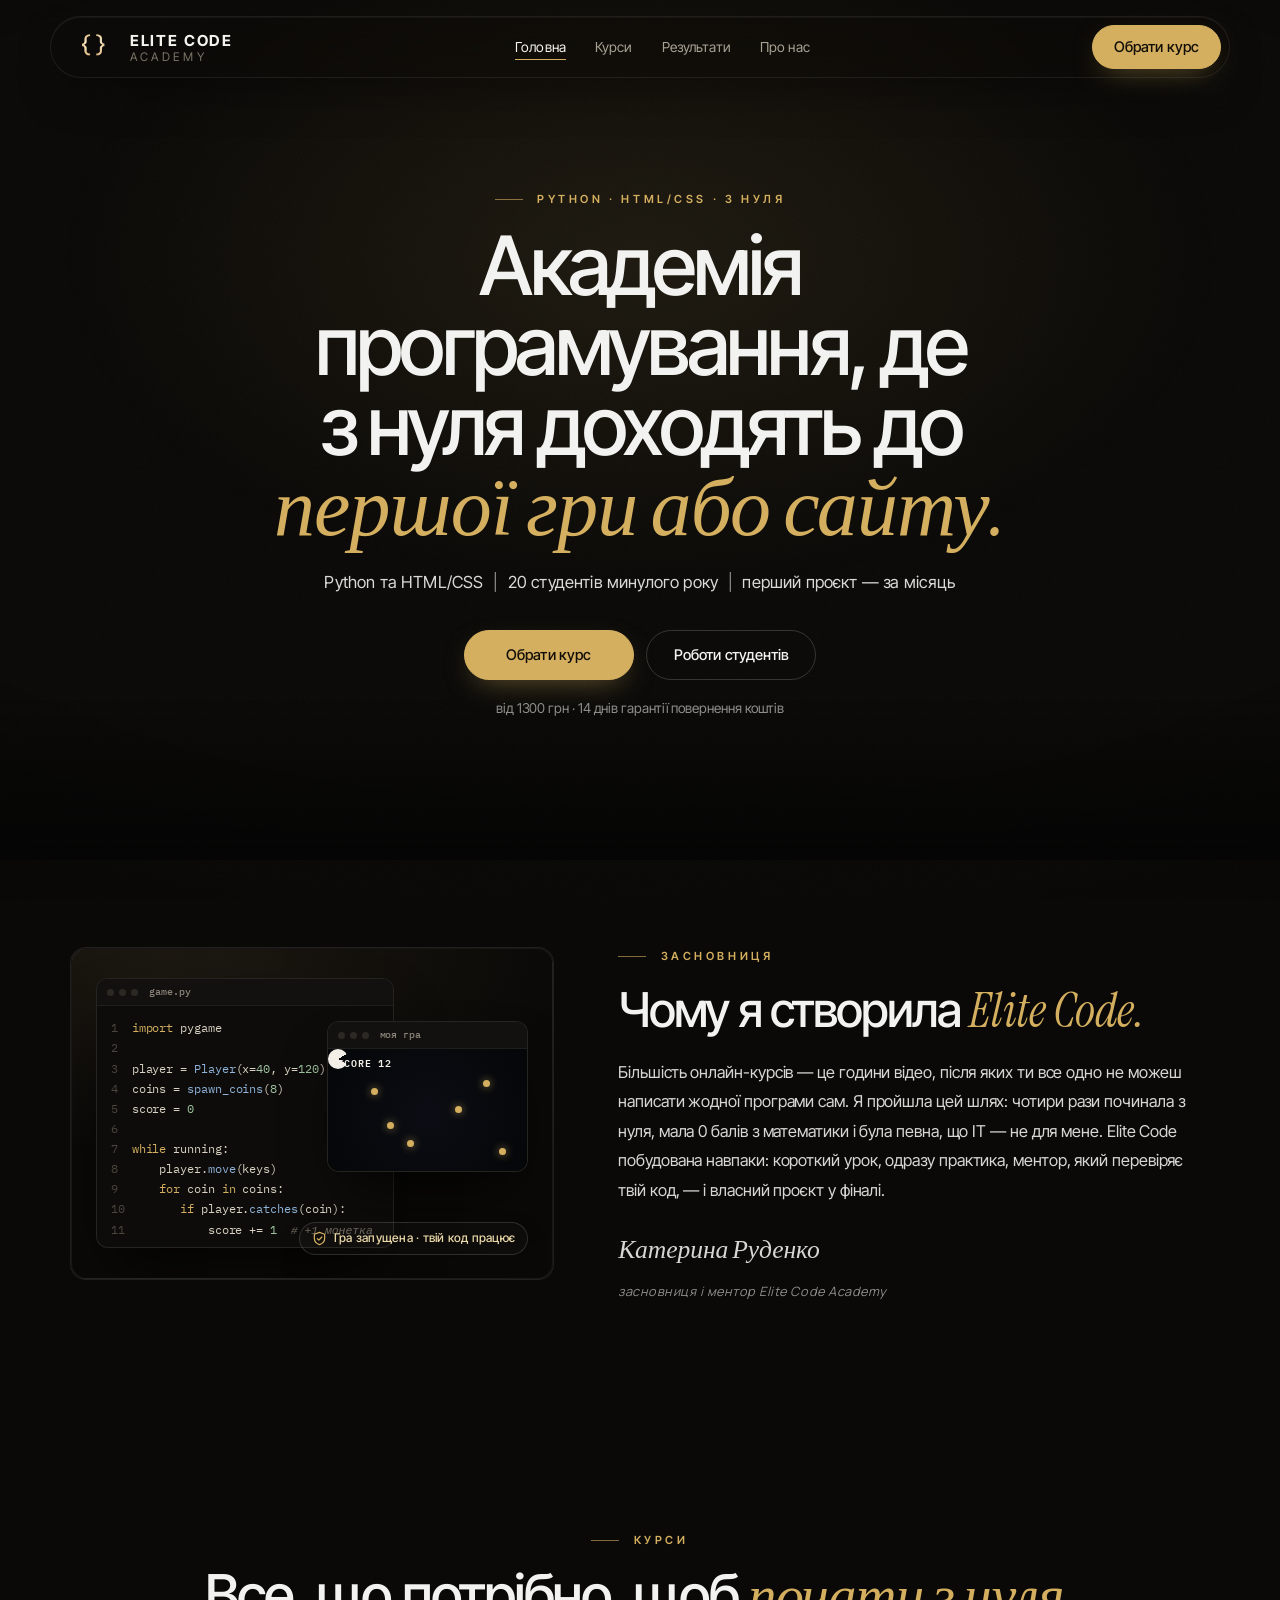
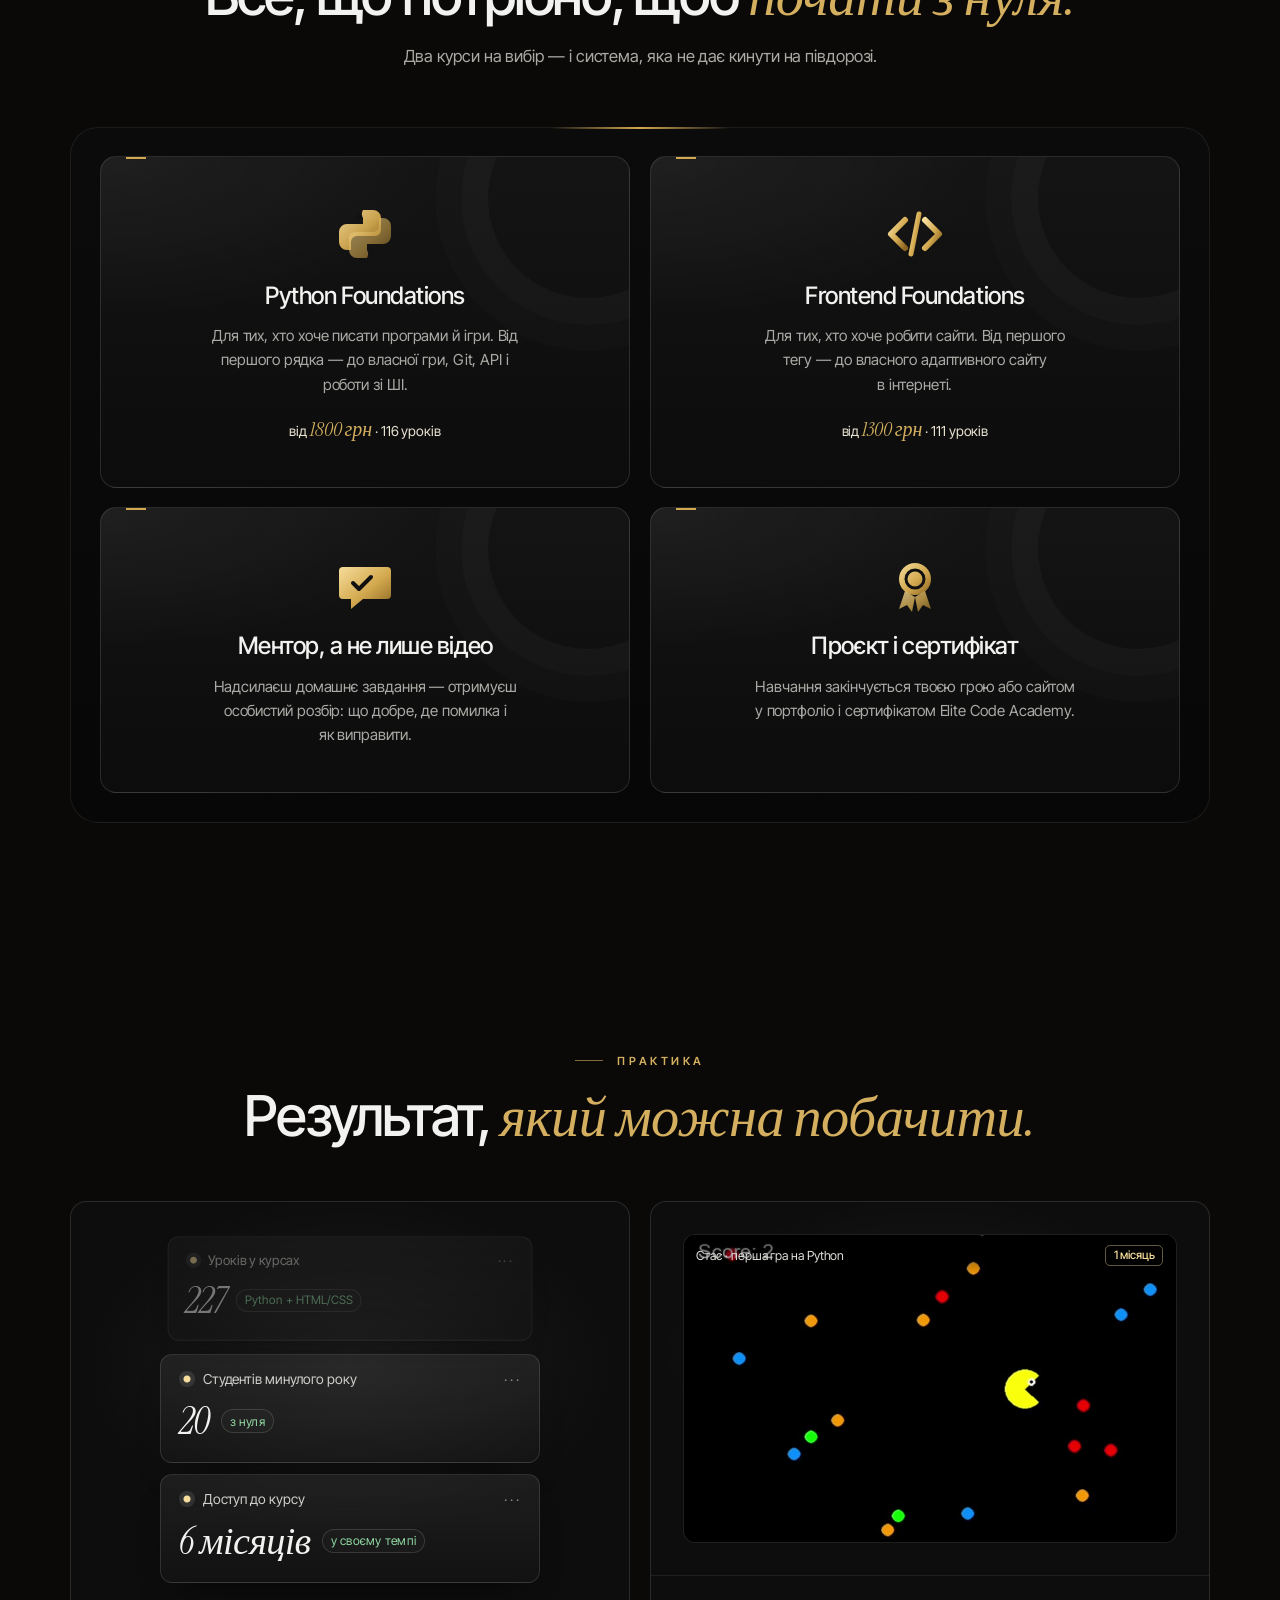
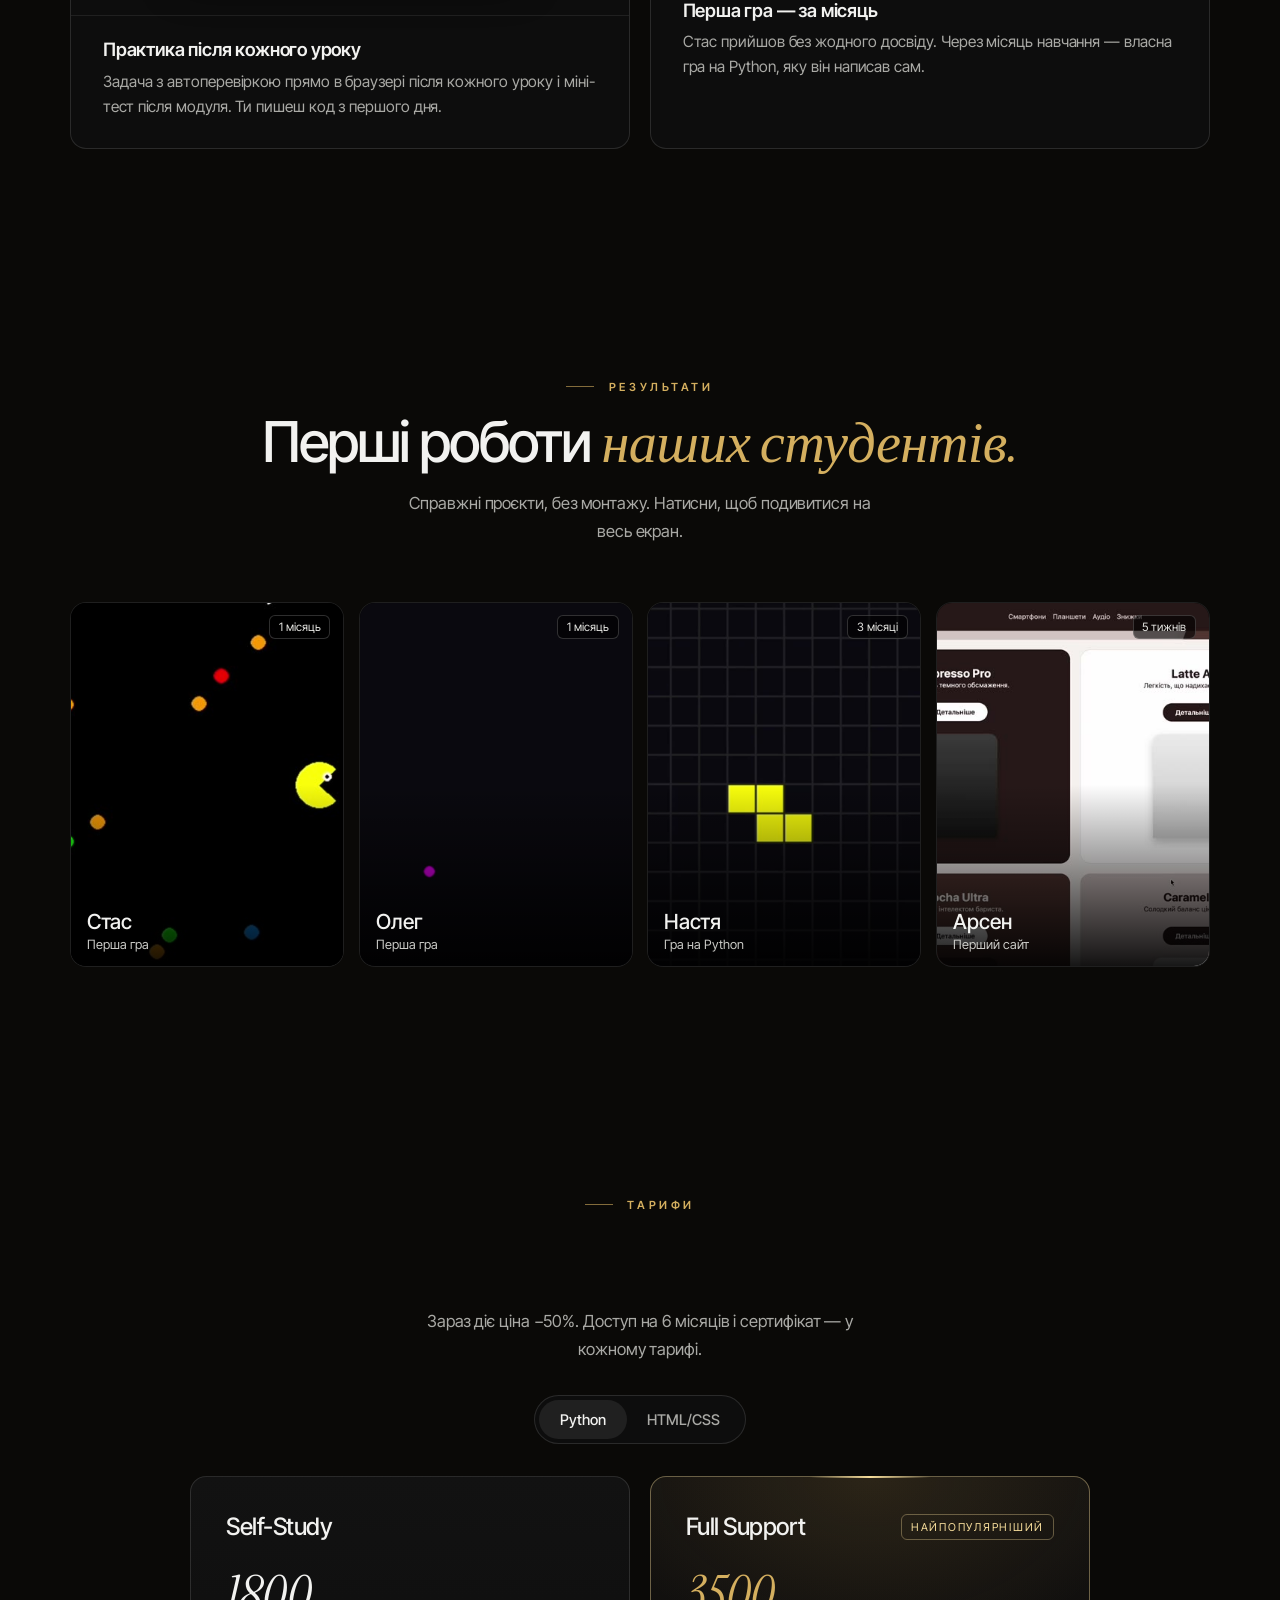
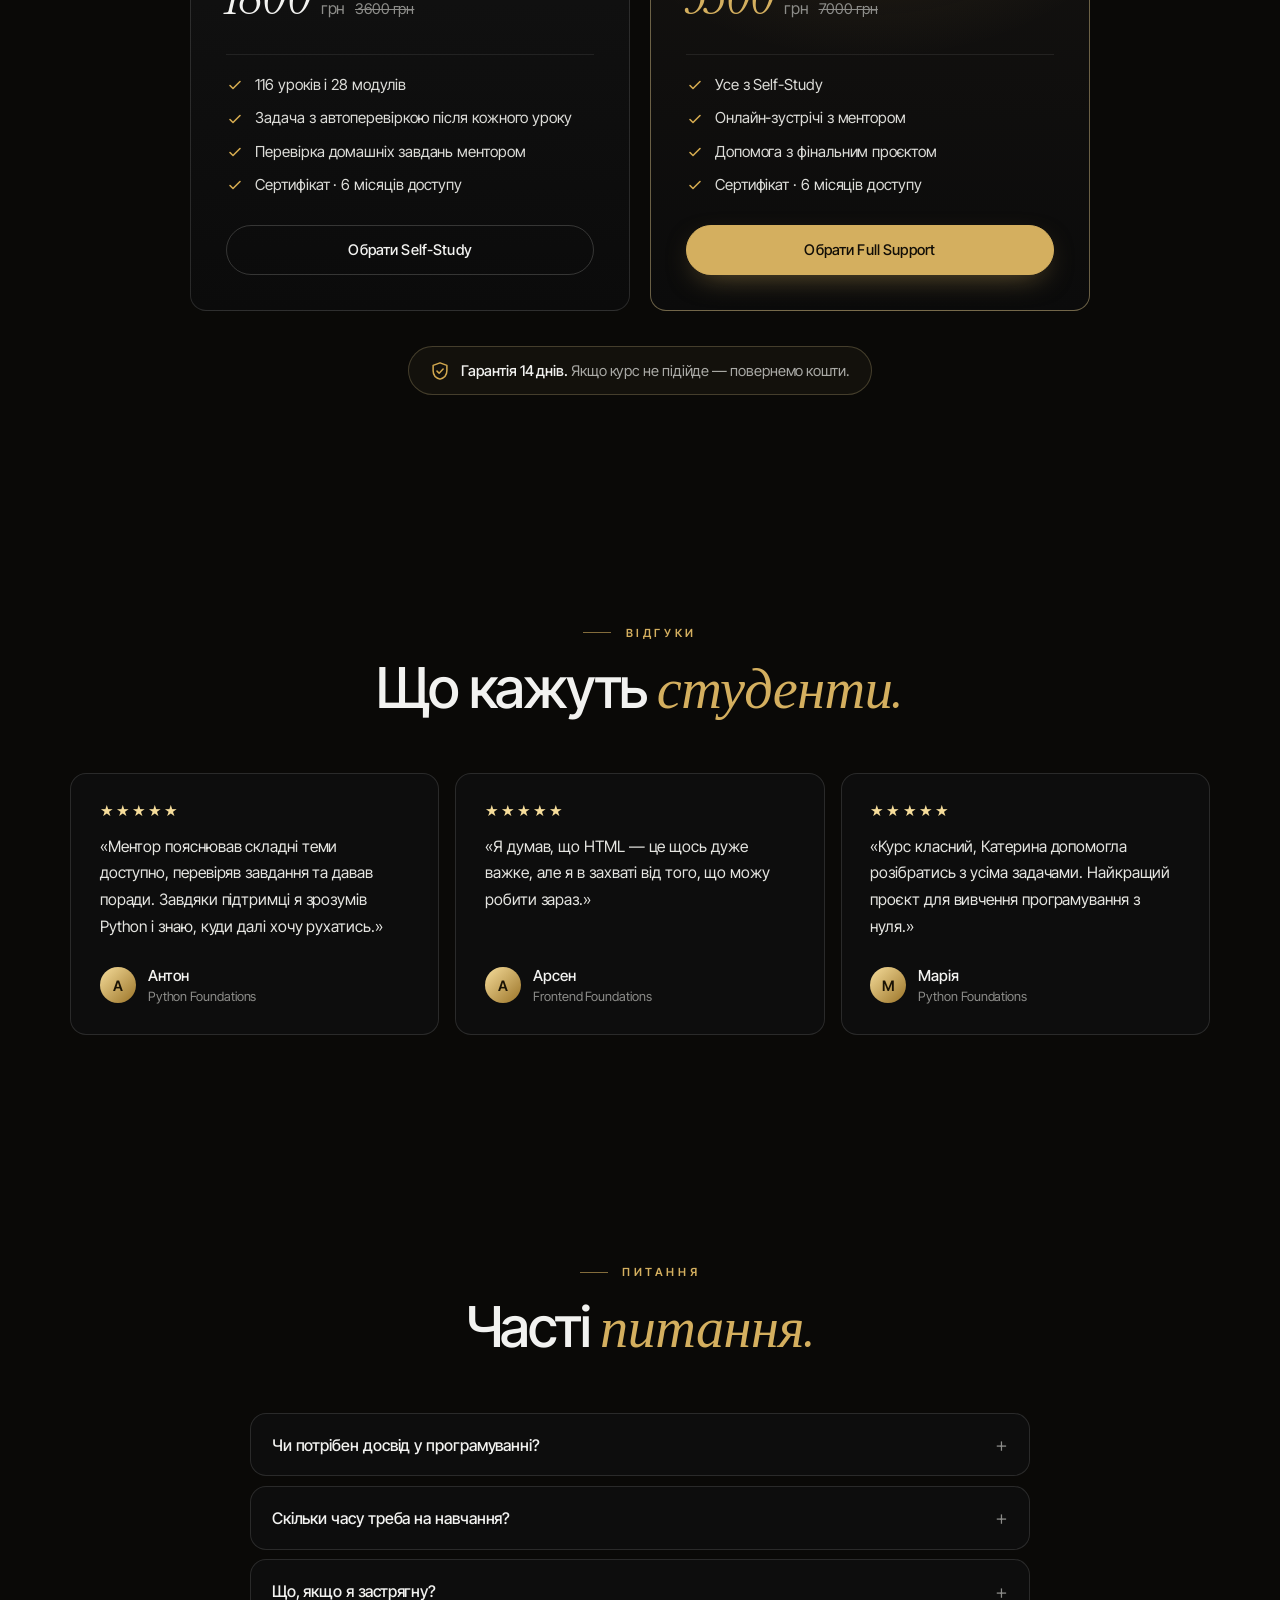
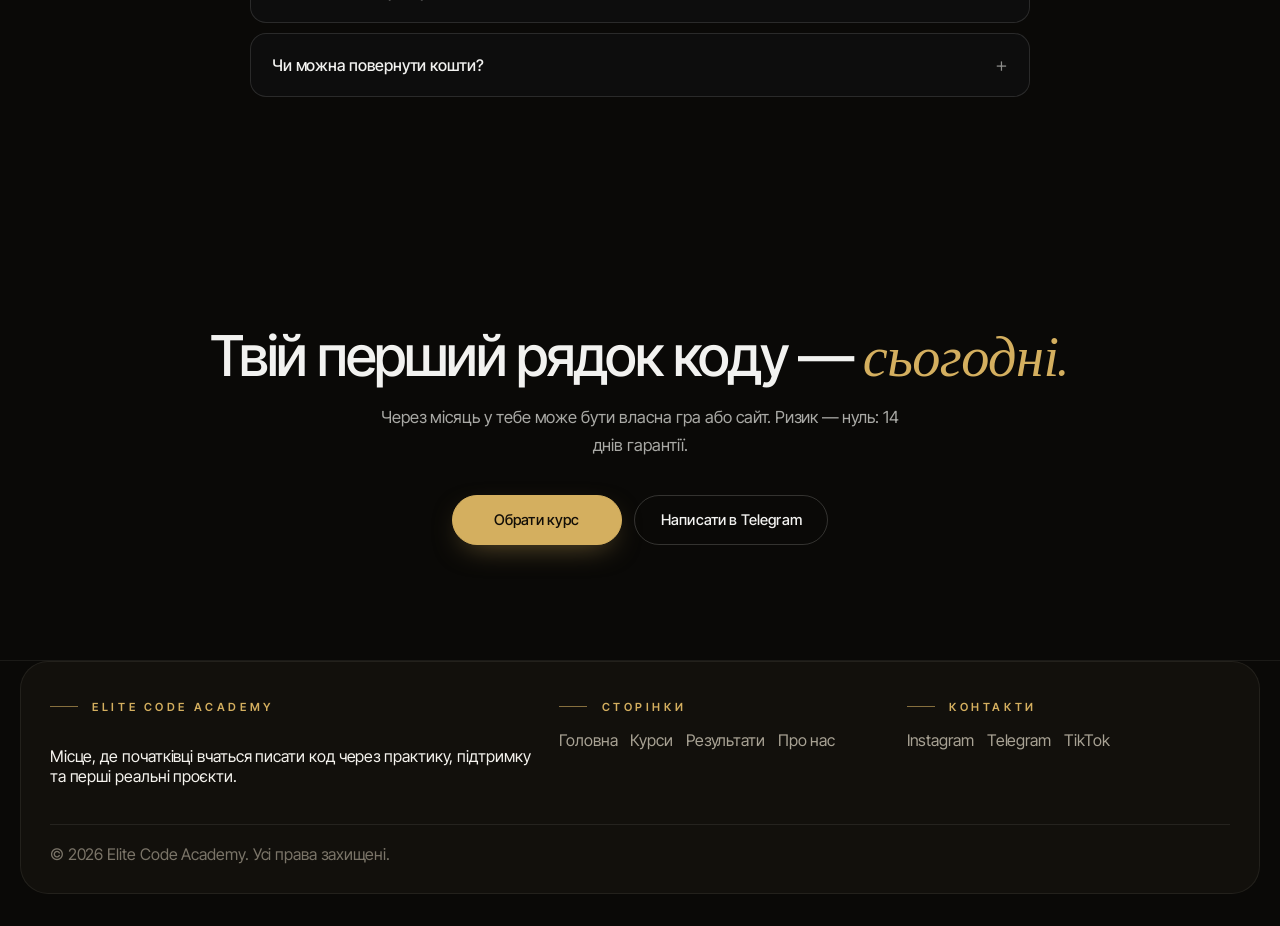
==== commit f8862c84: "New homepage: premium static hero, offer, student work videos, pricing Rebuilt index.html in the sit" ====
--- a/index.html
+++ b/index.html
@@ -25,6 +25,7 @@
     <link rel="icon" href="logo-mark.png" type="image/png">
     <link rel="stylesheet" href="styles.css">
     <link rel="stylesheet" href="premium.css">
+    <link rel="stylesheet" href="home-premium.css">
     <script async src="https://www.googletagmanager.com/gtag/js?id=AW-17824431691"></script>
     <script>
         window.dataLayer = window.dataLayer || [];
@@ -46,316 +47,153 @@
 <body data-page="home">
     <div class="site-shell">
         <div id="site-nav"></div>
-        <main>
-            <section class="hero-story" id="hero-story" aria-label="Elite Code Academy">
-                <div class="hs-sticky">
-                    <div class="hs-glow" aria-hidden="true"></div>
-                    <div class="hs-lines" aria-hidden="true">
-                        <p class="hs-line" data-i="0">ШІ напише код за тебе.</p>
-                        <p class="hs-line" data-i="1">А хто зрозуміє, <em>що він написав?</em></p>
-                    </div>
-                    <div class="hs-final">
-                        <p class="hs-eyebrow">Python · HTML/CSS · разом із ШІ</p>
-                        <h1 class="hs-title">Зроби робочу гру або сайт із ШІ — <span class="hs-gold">і розумій кожен рядок.</span></h1>
-                        <p class="hs-sub">Ти пишеш код разом із ШІ, а потім вчишся його читати, перевіряти й виправляти. Ментор перевіряє кожне завдання, а в кінці — твій власний проєкт.</p>
-                        <div class="hs-actions">
-                            <a class="btn btn-primary" href="courses.html#courses">Обрати курс</a>
-                            <a class="btn btn-secondary" href="students.html">Проєкти студентів</a>
-                        </div>
-                        <p class="hs-price">від <b>1300 грн</b> · <b>14 днів</b> на повернення коштів</p>
-                        <div class="trust-chips" id="hero-chips" hidden></div>
-                    </div>
-                    <div class="hs-window" id="hs-window" aria-hidden="true">
-                        <div class="hs-bar"><i></i><i></i><i></i><span>приклад першого сайту · index.html</span></div>
-                        <div class="hs-body">
-                            <pre class="hs-code" id="hs-code"></pre>
-                            <div class="hs-preview" id="hs-preview">
-                                <div class="hsp-game"><canvas></canvas><p class="hsp-score">Рахунок: <b>0</b></p></div>
-                                <div class="hsp-page">
-                                    <h4 class="hsp-h">Кава &amp; Крафт</h4>
-                                    <p class="hsp-p">Свіжа обсмажка щодня</p>
-                                    <span class="hsp-b">Замовити</span>
-                                </div>
-                            </div>
-                        </div>
-                    </div>
-                    <div class="hs-hint" aria-hidden="true"><span></span>Гортай</div>
-                </div>
-            </section>
+<main class="cx">
+  <section class="cx-hero" aria-labelledby="h1">
+    <div class="cx-wrap">
+      <div class="cx-eyebrow"><p class="eyebrow">Python · HTML/CSS · з нуля</p></div><h1 id="h1" class="cx-h">Академія програмування, де з нуля доходять до <em>першої гри або сайту.</em></h1>
+      <p class="cx-hero__meta">Python та HTML/CSS<i>|</i>20 студентів минулого року<i>|</i>перший проєкт — за місяць</p>
+      <div class="cx-actions">
+        <button class="btn btn-primary js-open-application" type="button">Обрати курс</button>
+        <a class="btn btn-secondary" href="#works">Роботи студентів</a>
+      </div>
+      <p class="cx-hero__note">від 1300 грн · 14 днів гарантії повернення коштів</p>
+    </div>
+  </section>
 
-            <section class="stats-band" aria-label="Elite Code Academy у цифрах">
-                <div class="container">
-                    <div class="hero-stats" id="hero-stats"></div>
-                </div>
-            </section>
+  <section class="cx-sec" style="padding-top:clamp(2rem,5vw,4rem)" aria-labelledby="why">
+    <div class="cx-wrap cx-why">
+      <div class="cx-why__panel" data-fade><div class="vx" aria-hidden="true">
+  <div class="vx-win" style="left:5%;top:9%;width:62%;bottom:9%"><div class="vx-win__bar"><i></i><i></i><i></i><span>game.py</span></div>
+<div class="vx-code"><span class="n">1</span><span class="k">import</span> pygame
+<span class="n">2</span>
+<span class="n">3</span>player = <span class="f">Player</span>(x=<span class="s">40</span>, y=<span class="s">120</span>)
+<span class="n">4</span>coins = <span class="f">spawn_coins</span>(<span class="s">8</span>)
+<span class="n">5</span>score = <span class="s">0</span>
+<span class="n">6</span>
+<span class="n">7</span><span class="k">while</span> running:
+<span class="n">8</span>    player.<span class="f">move</span>(keys)
+<span class="n">9</span>    <span class="k">for</span> coin <span class="k">in</span> coins:
+<span class="n">10</span>       <span class="k">if</span> player.<span class="f">catches</span>(coin):
+<span class="n">11</span>           score += <span class="s">1</span>  <span class="c"># +1 монетка</span></div></div>
+  <div class="vx-win" style="right:5%;top:22%;width:42%;aspect-ratio:4/3"><div class="vx-win__bar"><i></i><i></i><i></i><span>моя гра</span></div>
+    <div style="position:relative;aspect-ratio:4/2.6"><div class="vx-game"><span class="score">SCORE 12</span><span class="hero"></span>
+      <span class="dot" style="left:22%;top:30%"></span><span class="dot" style="left:40%;top:70%"></span><span class="dot" style="left:64%;top:44%"></span><span class="dot" style="left:78%;top:24%"></span><span class="dot" style="left:86%;top:76%"></span><span class="dot" style="left:30%;top:56%"></span></div></div></div>
+  <span class="vx-chip" style="right:5%;bottom:7%"><svg width="15" height="15" viewBox="0 0 16 16" aria-hidden="true"><path d="M8 1.5l5.5 2v4.2c0 3.3-2.3 5.8-5.5 6.8-3.2-1-5.5-3.5-5.5-6.8V3.5z" fill="none" stroke="currentColor" stroke-width="1.3" stroke-linejoin="round"/><path d="M5.6 8.1l1.7 1.7 3.2-3.4" fill="none" stroke="currentColor" stroke-width="1.3" stroke-linecap="round" stroke-linejoin="round"/></svg> Гра запущена · твій код працює</span>
+</div></div>
+      <div data-fade>
+        <div class="cx-eyebrow"><p class="eyebrow">Засновниця</p></div><h2 id="why" class="cx-h">Чому я створила <em>Elite Code.</em></h2>
+        <p>Більшість онлайн-курсів — це години відео, після яких ти все одно не можеш написати жодної програми сам. Я пройшла цей шлях: чотири рази починала з нуля, мала 0 балів з математики і була певна, що IT — не для мене. Elite Code побудована навпаки: короткий урок, одразу практика, ментор, який перевіряє твій код, — і власний проєкт у фіналі.</p>
+        <p class="cx-sign">Катерина Руденко<small>засновниця і ментор Elite Code Academy</small></p>
+      </div>
+    </div>
+  </section>
 
-            <section class="statement" aria-label="Код — це не магія. <em>Це навичка,</em> яку реально вивчити з нуля.">
-                <div class="st-sticky"><p class="st-text" data-st>Код — це не магія. <em>Це навичка,</em> яку реально вивчити з нуля.</p></div>
-            </section>
+  <section class="cx-sec" aria-labelledby="inside">
+    <div class="cx-wrap">
+      <div class="cx-eyebrow"><p class="eyebrow">Курси</p></div><h2 id="inside" class="cx-h cx-h2" data-fade>Все, що потрібно, щоб <em>почати з нуля.</em></h2>
+      <p class="cx-lead" data-fade>Два курси на вибір — і система, яка не дає кинути на півдорозі.</p>
+      <div class="cx-frame" data-fade>
+        <div class="cx-grid">
+          <a class="cx-tile" href="courses.html#python"><svg class="cx-ico" viewBox="0 0 64 64" aria-hidden="true"><defs><linearGradient id="g1" x1="0" y1="0" x2="1" y2="1"><stop offset="0" stop-color="#f6dd9b"/><stop offset=".55" stop-color="#d3a94f"/><stop offset="1" stop-color="#8a6420"/></linearGradient></defs><path d="M30 8h10a8 8 0 0 1 8 8v12a6 6 0 0 1-6 6H24a6 6 0 0 0-6 6v8H14a8 8 0 0 1-8-8V30a8 8 0 0 1 8-8h16V16a8 8 0 0 1 0-8z" fill="url(#g1)" opacity=".95"/><path d="M34 56H24a8 8 0 0 1-8-8V36a6 6 0 0 1 6-6h18a6 6 0 0 0 6-6v-8h4a8 8 0 0 1 8 8v10a8 8 0 0 1-8 8H34v6a8 8 0 0 1 0 8z" fill="url(#g1)" opacity=".6"/><circle cx="26" cy="15" r="2.4" fill="#111"/><circle cx="38" cy="49" r="2.4" fill="#111"/></svg><h3>Python Foundations</h3><p>Для тих, хто хоче писати програми й ігри. Від першого рядка — до власної гри, Git, API і роботи зі ШІ.</p><span class="cx-price">від <b>1800 грн</b> · 116 уроків</span></a>
+          <a class="cx-tile" href="courses.html#frontend"><svg class="cx-ico" viewBox="0 0 64 64" aria-hidden="true"><defs><linearGradient id="g2" x1="0" y1="0" x2="1" y2="1"><stop offset="0" stop-color="#f6dd9b"/><stop offset=".55" stop-color="#d3a94f"/><stop offset="1" stop-color="#8a6420"/></linearGradient></defs><path d="M22 18L8 32l14 14" fill="none" stroke="url(#g2)" stroke-width="6" stroke-linecap="round" stroke-linejoin="round"/><path d="M42 18l14 14-14 14" fill="none" stroke="url(#g2)" stroke-width="6" stroke-linecap="round" stroke-linejoin="round"/><path d="M36 12L28 52" stroke="url(#g2)" stroke-width="5" stroke-linecap="round"/></svg><h3>Frontend Foundations</h3><p>Для тих, хто хоче робити сайти. Від першого тегу — до власного адаптивного сайту в інтернеті.</p><span class="cx-price">від <b>1300 грн</b> · 111 уроків</span></a>
+          <div class="cx-tile"><svg class="cx-ico" viewBox="0 0 64 64" aria-hidden="true"><defs><linearGradient id="g3" x1="0" y1="0" x2="1" y2="1"><stop offset="0" stop-color="#f6dd9b"/><stop offset=".55" stop-color="#d3a94f"/><stop offset="1" stop-color="#8a6420"/></linearGradient></defs><path d="M10 14h44a4 4 0 0 1 4 4v24a4 4 0 0 1-4 4H30l-12 10v-10h-8a4 4 0 0 1-4-4V18a4 4 0 0 1 4-4z" fill="url(#g3)"/><path d="M20 30l6 6 12-12" fill="none" stroke="#111" stroke-width="4" stroke-linecap="round" stroke-linejoin="round"/></svg><h3>Ментор, а не лише відео</h3><p>Надсилаєш домашнє завдання — отримуєш особистий розбір: що добре, де помилка і як виправити.</p></div>
+          <div class="cx-tile"><svg class="cx-ico" viewBox="0 0 64 64" aria-hidden="true"><defs><linearGradient id="g4" x1="0" y1="0" x2="1" y2="1"><stop offset="0" stop-color="#f6dd9b"/><stop offset=".55" stop-color="#d3a94f"/><stop offset="1" stop-color="#8a6420"/></linearGradient></defs><circle cx="32" cy="26" r="16" fill="url(#g4)"/><circle cx="32" cy="26" r="9" fill="none" stroke="#111" stroke-width="3"/><path d="M22 38l-6 18 8-4 5 7 3-15M42 38l6 18-8-4-5 7-3-15" fill="url(#g4)" opacity=".8"/></svg><h3>Проєкт і сертифікат</h3><p>Навчання закінчується твоєю грою або сайтом у портфоліо і сертифікатом Elite Code Academy.</p></div>
+        </div>
+      </div>
+    </div>
+  </section>
 
-            <section class="section audience">
-                <div class="container">
-                    <div class="section-heading reveal">
-                        <p class="eyebrow">Два шляхи</p>
-                        <h2>Для кого <em>цей курс</em></h2>
-                        <p>Два шляхи на старт. Результат однаковий: перший власний проєкт — гра чи сайт, який можна показати.</p>
-                    </div>
-                    <div class="paths-grid">
-                        <article class="path-card reveal">
-                            <p class="eyebrow">Дорослим, які починають з нуля</p>
-                            <h3>Перший код без страху і зайвої теорії.</h3>
-                            <ul>
-                                <li><strong>Ніколи не писав код?</strong> Починаємо з першого рядка, простими словами.</li>
-                                <li><strong>Поєднуєш з роботою?</strong> Навчаєшся у своєму темпі, доступ до матеріалів — 6 місяців.</li>
-                                <li><strong>Фінал — твій проєкт.</strong> Гра на Python або адаптивний сайт для портфоліо.</li>
-                            </ul>
-                            <a class="btn btn-primary" href="courses.html">Обрати курс</a>
-                        </article>
-                        <article class="path-card reveal">
-                            <p class="eyebrow">Батькам підлітків</p>
-                            <h3>Не просто грає в ігри, а створює власну.</h3>
-                            <ul>
-                                <li><strong>Зрозумілі уроки.</strong> Складні теми пояснюємо простою мовою, без потреби бути «математиком».</li>
-                                <li><strong>Ментор поруч.</strong> Перевіряє завдання й пояснює помилки, щоб дитина не застрягала сама.</li>
-                                <li><strong>Видимий результат.</strong> Власна гра чи сайт і сертифікат після курсу.</li>
-                            </ul>
-                            <button class="btn btn-secondary js-open-application" type="button">Поставити запитання</button>
-                        </article>
-                    </div>
-                </div>
-            </section>
+  <section class="cx-sec" aria-labelledby="proof">
+    <div class="cx-wrap">
+      <div class="cx-eyebrow"><p class="eyebrow">Практика</p></div><h2 id="proof" class="cx-h cx-h2" data-fade>Результат, <em>який можна побачити.</em></h2>
+      <div class="cx-proof">
+        <article class="cx-box" data-fade>
+          <div class="cx-box__view"><div class="cx-metrics">
+            <div class="cx-metric cx-metric--dim"><div class="cx-metric__top"><span>Уроків у курсах</span><em>···</em></div><div class="cx-metric__val"><b>227</b><span class="cx-chip">Python + HTML/CSS</span></div></div>
+            <div class="cx-metric"><div class="cx-metric__top"><span>Студентів минулого року</span><em>···</em></div><div class="cx-metric__val"><b>20</b><span class="cx-chip">з нуля</span></div></div>
+            <div class="cx-metric"><div class="cx-metric__top"><span>Доступ до курсу</span><em>···</em></div><div class="cx-metric__val"><b>6 місяців</b><span class="cx-chip">у своєму темпі</span></div></div>
+          </div></div>
+          <div class="cx-box__text"><h3>Практика після кожного уроку</h3><p>Задача з автоперевіркою прямо в браузері після кожного уроку і міні-тест після модуля. Ти пишеш код з першого дня.</p></div>
+        </article>
+        <article class="cx-box" data-fade>
+          <div class="cx-box__view"><div class="cx-screen"><div class="cx-screen__bar"><span>Стас · перша гра на Python</span><b>1 місяць</b></div><video src="1.mp4" poster="assets/posters/1.jpg" muted loop playsinline preload="metadata" data-autoplay></video></div></div>
+          <div class="cx-box__text"><h3>Перша гра — за місяць</h3><p>Стас прийшов без жодного досвіду. Через місяць навчання — власна гра на Python, яку він написав сам.</p></div>
+        </article>
+      </div>
+    </div>
+  </section>
 
-            <section class="section section--tint">
-                <div class="container">
-                    <div class="section-heading reveal">
-                        <p class="eyebrow">Чому Elite Code Academy</p>
-                        <h2>Тут початківець не губиться в теорії.</h2>
-                        <p>Ми тримаємо навчання зрозумілим, структурованим і практичним: від першого рядка коду до власної роботи, яку не соромно показати.</p>
-                    </div>
-                    <div class="bento">
-                        <article class="bento-tile bento-a reveal">
-                            <div class="bento-copy">
-                                <h3>Навчання через практику</h3>
-                                <p>Ти не просто дивишся уроки, а пишеш код і закріплюєш теми завданнями. Складні теми пояснюються простою мовою без зайвого шуму.</p>
-                            </div>
-                            <div class="bento-visual editor" aria-hidden="true">
-                                <div class="editor-code">
-                                    <span><i>1</i>name = <b>input</b>(<u>"Твоє ім'я: "</u>)</span>
-                                    <span><i>2</i><b>print</b>(<u>f"Привіт, {name}!"</u>)</span>
-                                </div>
-                                <div class="editor-out"><span>Твоє ім'я: Анна</span><span>Привіт, Анна!</span></div>
-                            </div>
-                        </article>
-                        <article class="bento-tile bento-b reveal">
-                            <div class="bento-copy">
-                                <h3>Підтримка ментора</h3>
-                                <p>Є формат, де можна отримати перевірку, розбір і регулярний контакт.</p>
-                            </div>
-                            <ul class="bento-visual review" aria-hidden="true">
-                                <li class="is-done"><span>Перші кроки</span><em>перевірено</em></li>
-                                <li class="is-done"><span>Основи логіки</span><em>перевірено</em></li>
-                                <li class="is-wait"><span>Умови та цикли</span><em>на перевірці</em></li>
-                            </ul>
-                        </article>
-                        <article class="bento-tile bento-c reveal">
-                            <div class="bento-visual cert" aria-hidden="true">
-                                <img class="cert-img" src="assets/certificate.webp" alt="Сертифікат Elite Code Academy про успішне проходження курсу" width="1400" height="990" loading="lazy">
-                            </div>
-                            <div class="bento-copy">
-                                <h3>Сертифікат після курсу</h3>
-                                <p>Підтвердження твого результату, яке можна додати до портфоліо. На макеті — приклад сертифіката.</p>
-                            </div>
-                        </article>
-                        <article class="bento-tile bento-d reveal">
-                            <div class="bento-visual access" aria-hidden="true">
-                                <strong>6</strong><span>місяців</span>
-                                <div class="access-bar"><i></i><i></i><i></i><i></i><i></i><i></i></div>
-                            </div>
-                            <div class="bento-copy">
-                                <h3>6 місяців доступу</h3>
-                                <p>Матеріали залишаються відкритими, щоб проходити курс у власному темпі.</p>
-                            </div>
-                        </article>
-                        <article class="bento-tile bento-e reveal">
-                            <div class="bento-visual works" aria-hidden="true">
-                                <img src="assets/posters/1.jpg" alt="" width="848" height="544" loading="lazy">
-                                <img src="assets/posters/3.jpg" alt="" width="400" height="848" loading="lazy">
-                            </div>
-                            <div class="bento-copy">
-                                <h3>Фінальний проєкт</h3>
-                                <p>Навчання закінчується власною роботою, а не просто списком пройдених тем.</p>
-                            </div>
-                        </article>
-                    </div>
-                </div>
-            </section>
+  <section class="cx-sec" id="works" aria-labelledby="works-h">
+    <div class="cx-wrap">
+      <div class="cx-eyebrow"><p class="eyebrow">Результати</p></div><h2 id="works-h" class="cx-h cx-h2" data-fade>Перші роботи <em>наших студентів.</em></h2>
+      <p class="cx-lead" data-fade>Справжні проєкти, без монтажу. Натисни, щоб подивитися на весь екран.</p>
+      <div class="cx-works" data-fade><button class="cx-vid js-open-video" type="button" data-video-src="1.mp4" data-video-title="Перша гра — Стас"><video src="1.mp4" poster="assets/posters/1.jpg" muted loop playsinline preload="metadata"></video><i>1 місяць</i><span><b>Стас</b><small>Перша гра</small></span></button><button class="cx-vid js-open-video" type="button" data-video-src="2.mp4" data-video-title="Перша гра — Олег"><video src="2.mp4" poster="assets/posters/2.jpg" muted loop playsinline preload="metadata"></video><i>1 місяць</i><span><b>Олег</b><small>Перша гра</small></span></button><button class="cx-vid js-open-video" type="button" data-video-src="3.mp4" data-video-title="Гра на Python — Настя"><video src="3.mp4" poster="assets/posters/3.jpg" muted loop playsinline preload="metadata"></video><i>3 місяці</i><span><b>Настя</b><small>Гра на Python</small></span></button><button class="cx-vid js-open-video" type="button" data-video-src="99.MP4" data-video-title="Перший сайт — Арсен"><video src="99.MP4" poster="assets/posters/99.jpg" muted loop playsinline preload="metadata"></video><i>5 тижнів</i><span><b>Арсен</b><small>Перший сайт</small></span></button></div>
+    </div>
+  </section>
 
-            <section class="section platform-show">
-                <div class="container">
-                    <div class="section-heading reveal">
-                        <p class="eyebrow">Платформа · 2027</p>
-                        <h2>Першу версію платформи вже зібрано.</h2>
-                        <p>Перший курс — 23 модулі Python — уже перенесено на власну платформу, з практичними завданнями після уроків. Відкриття для студентів — у 2027 році. Поки що навчання проходить у Notion, а перевірка домашніх завдань і зв’язок з ментором — у Telegram. Ті, хто вчиться зараз, отримають доступ до платформи безкоштовно.</p>
-                    </div>
-                    <figure class="pf-browser platform-shot reveal">
-                        <div class="pf-bar"><i></i><i></i><i></i></div>
-                        <img src="assets/platform-student.webp" alt="Макет особистого кабінету майбутньої платформи Elite Code Academy" width="1800" height="984" loading="lazy">
-                    </figure>
-                    <p class="shot-note">Макет особистого кабінету на платформі, яка запускається у 2027 році.</p>
-                </div>
-            </section>
+  <section class="cx-sec" id="pricing" aria-labelledby="price-h">
+    <div class="cx-wrap">
+      <div class="cx-eyebrow"><p class="eyebrow">Тарифи</p></div><h2 id="price-h" class="cx-h cx-h2" data-fade>Обери свій <em>формат.</em></h2>
+      <p class="cx-lead" data-fade>Зараз діє ціна −50%. Доступ на 6 місяців і сертифікат — у кожному тарифі.</p>
+      <div class="cx-switch" data-fade><div role="tablist" aria-label="Курс">
+        <button type="button" role="tab" id="t-py" aria-controls="pl-py" aria-selected="true">Python</button>
+        <button type="button" role="tab" id="t-web" aria-controls="pl-web" aria-selected="false">HTML/CSS</button>
+      </div></div>
+      <div class="cx-plans" id="pl-py" role="tabpanel" aria-labelledby="t-py" data-fade>
+        <article class="cx-plan"><div class="cx-plan__name"><b>Self-Study</b></div><div class="cx-plan__price"><strong>1800</strong><span>грн</span><s>3600 грн</s></div>
+          <ul><li><svg width="18" height="18" viewBox="0 0 18 18" aria-hidden="true"><path d="M4 9.5l3 3 7-7" fill="none" stroke="currentColor" stroke-width="1.6" stroke-linecap="round" stroke-linejoin="round"/></svg><span>116 уроків і 28 модулів</span></li><li><svg width="18" height="18" viewBox="0 0 18 18" aria-hidden="true"><path d="M4 9.5l3 3 7-7" fill="none" stroke="currentColor" stroke-width="1.6" stroke-linecap="round" stroke-linejoin="round"/></svg><span>Задача з автоперевіркою після кожного уроку</span></li><li><svg width="18" height="18" viewBox="0 0 18 18" aria-hidden="true"><path d="M4 9.5l3 3 7-7" fill="none" stroke="currentColor" stroke-width="1.6" stroke-linecap="round" stroke-linejoin="round"/></svg><span>Перевірка домашніх завдань ментором</span></li><li><svg width="18" height="18" viewBox="0 0 18 18" aria-hidden="true"><path d="M4 9.5l3 3 7-7" fill="none" stroke="currentColor" stroke-width="1.6" stroke-linecap="round" stroke-linejoin="round"/></svg><span>Сертифікат · 6 місяців доступу</span></li></ul>
+          <button class="btn btn-secondary js-open-application" type="button" data-course="python" data-plan="self">Обрати Self-Study</button></article>
+        <article class="cx-plan is-best"><div class="cx-plan__name"><b>Full Support</b><span>Найпопулярніший</span></div><div class="cx-plan__price"><strong>3500</strong><span>грн</span><s>7000 грн</s></div>
+          <ul><li><svg width="18" height="18" viewBox="0 0 18 18" aria-hidden="true"><path d="M4 9.5l3 3 7-7" fill="none" stroke="currentColor" stroke-width="1.6" stroke-linecap="round" stroke-linejoin="round"/></svg><span>Усе з Self-Study</span></li><li><svg width="18" height="18" viewBox="0 0 18 18" aria-hidden="true"><path d="M4 9.5l3 3 7-7" fill="none" stroke="currentColor" stroke-width="1.6" stroke-linecap="round" stroke-linejoin="round"/></svg><span>Онлайн-зустрічі з ментором</span></li><li><svg width="18" height="18" viewBox="0 0 18 18" aria-hidden="true"><path d="M4 9.5l3 3 7-7" fill="none" stroke="currentColor" stroke-width="1.6" stroke-linecap="round" stroke-linejoin="round"/></svg><span>Допомога з фінальним проєктом</span></li><li><svg width="18" height="18" viewBox="0 0 18 18" aria-hidden="true"><path d="M4 9.5l3 3 7-7" fill="none" stroke="currentColor" stroke-width="1.6" stroke-linecap="round" stroke-linejoin="round"/></svg><span>Сертифікат · 6 місяців доступу</span></li></ul>
+          <button class="btn btn-primary js-open-application" type="button" data-course="python" data-plan="full">Обрати Full Support</button></article>
+      </div>
+      <div class="cx-plans" id="pl-web" role="tabpanel" aria-labelledby="t-web" hidden>
+        <article class="cx-plan"><div class="cx-plan__name"><b>Basic</b></div><div class="cx-plan__price"><strong>1300</strong><span>грн</span><s>2600 грн</s></div>
+          <ul><li><svg width="18" height="18" viewBox="0 0 18 18" aria-hidden="true"><path d="M4 9.5l3 3 7-7" fill="none" stroke="currentColor" stroke-width="1.6" stroke-linecap="round" stroke-linejoin="round"/></svg><span>111 уроків і 24 модулі</span></li><li><svg width="18" height="18" viewBox="0 0 18 18" aria-hidden="true"><path d="M4 9.5l3 3 7-7" fill="none" stroke="currentColor" stroke-width="1.6" stroke-linecap="round" stroke-linejoin="round"/></svg><span>Відеолекції та конспекти</span></li><li><svg width="18" height="18" viewBox="0 0 18 18" aria-hidden="true"><path d="M4 9.5l3 3 7-7" fill="none" stroke="currentColor" stroke-width="1.6" stroke-linecap="round" stroke-linejoin="round"/></svg><span>Навчання у своєму темпі</span></li><li><svg width="18" height="18" viewBox="0 0 18 18" aria-hidden="true"><path d="M4 9.5l3 3 7-7" fill="none" stroke="currentColor" stroke-width="1.6" stroke-linecap="round" stroke-linejoin="round"/></svg><span>Сертифікат · 6 місяців доступу</span></li></ul>
+          <button class="btn btn-secondary js-open-application" type="button" data-course="frontend" data-plan="basic">Обрати Basic</button></article>
+        <article class="cx-plan is-best"><div class="cx-plan__name"><b>Pro Support</b><span>Найпопулярніший</span></div><div class="cx-plan__price"><strong>2900</strong><span>грн</span><s>5800 грн</s></div>
+          <ul><li><svg width="18" height="18" viewBox="0 0 18 18" aria-hidden="true"><path d="M4 9.5l3 3 7-7" fill="none" stroke="currentColor" stroke-width="1.6" stroke-linecap="round" stroke-linejoin="round"/></svg><span>Усе з Basic</span></li><li><svg width="18" height="18" viewBox="0 0 18 18" aria-hidden="true"><path d="M4 9.5l3 3 7-7" fill="none" stroke="currentColor" stroke-width="1.6" stroke-linecap="round" stroke-linejoin="round"/></svg><span>Розбір твого коду ментором</span></li><li><svg width="18" height="18" viewBox="0 0 18 18" aria-hidden="true"><path d="M4 9.5l3 3 7-7" fill="none" stroke="currentColor" stroke-width="1.6" stroke-linecap="round" stroke-linejoin="round"/></svg><span>Онлайн-зустрічі з ментором</span></li><li><svg width="18" height="18" viewBox="0 0 18 18" aria-hidden="true"><path d="M4 9.5l3 3 7-7" fill="none" stroke="currentColor" stroke-width="1.6" stroke-linecap="round" stroke-linejoin="round"/></svg><span>Сертифікат · 6 місяців доступу</span></li></ul>
+          <button class="btn btn-primary js-open-application" type="button" data-course="frontend" data-plan="pro">Обрати Pro Support</button></article>
+      </div>
+      <p class="cx-guar" data-fade><svg width="20" height="20" viewBox="0 0 16 16" aria-hidden="true"><path d="M8 1.5l5.5 2v4.2c0 3.3-2.3 5.8-5.5 6.8-3.2-1-5.5-3.5-5.5-6.8V3.5z" fill="none" stroke="currentColor" stroke-width="1.2" stroke-linejoin="round"/><path d="M5.6 8.1l1.7 1.7 3.2-3.4" fill="none" stroke="currentColor" stroke-width="1.2" stroke-linecap="round" stroke-linejoin="round"/></svg><span><b>Гарантія 14 днів.</b> Якщо курс не підійде — повернемо кошти.</span></p>
+    </div>
+  </section>
 
-            <section class="section">
-                <div class="container">
-                    <div class="section-heading reveal">
-                        <p class="eyebrow" data-i18n="home.courses.eyebrow">Напрямки навчання</p>
-                        <h2 data-i18n="home.courses.title">Два чіткі маршрути для старту.</h2>
-                    </div>
-                    <div class="course-preview-grid" id="course-preview-grid"></div>
-                </div>
-            </section>
+  <section class="cx-sec" aria-labelledby="rev-h">
+    <div class="cx-wrap">
+      <div class="cx-eyebrow"><p class="eyebrow">Відгуки</p></div><h2 id="rev-h" class="cx-h cx-h2" data-fade>Що кажуть <em>студенти.</em></h2>
+      <div class="cx-reviews">
+        <figure class="cx-review" data-fade><div><p class="cx-stars">★★★★★</p><blockquote style="margin-top:.9rem">«Ментор пояснював складні теми доступно, перевіряв завдання та давав поради. Завдяки підтримці я зрозумів Python і знаю, куди далі хочу рухатись.»</blockquote></div><figcaption><span>А</span><span><b>Антон</b><small>Python Foundations</small></span></figcaption></figure>
+        <figure class="cx-review" data-fade><div><p class="cx-stars">★★★★★</p><blockquote style="margin-top:.9rem">«Я думав, що HTML — це щось дуже важке, але я в захваті від того, що можу робити зараз.»</blockquote></div><figcaption><span>А</span><span><b>Арсен</b><small>Frontend Foundations</small></span></figcaption></figure>
+        <figure class="cx-review" data-fade><div><p class="cx-stars">★★★★★</p><blockquote style="margin-top:.9rem">«Курс класний, Катерина допомогла розібратись з усіма задачами. Найкращий проєкт для вивчення програмування з нуля.»</blockquote></div><figcaption><span>М</span><span><b>Марія</b><small>Python Foundations</small></span></figcaption></figure>
+      </div>
+    </div>
+  </section>
 
-            <section class="section choose-section">
-                <div class="container">
-                    <div class="choose-band reveal">
-                        <div class="choose-copy">
-                            <h2>Не знаєш, що обрати?</h2>
-                            <p>Обери за ціллю — або напиши нам, і ми підкажемо напрямок.</p>
-                            <button class="btn btn-secondary js-open-application" type="button">Поставити запитання</button>
-                        </div>
-                        <div class="choose-paths">
-                            <a href="courses.html#python"><b>Хочеш писати ігри, програми й розуміти логіку?</b><span>Python Foundations · від 1800 грн →</span></a>
-                            <a href="courses.html#frontend"><b>Хочеш створювати сайти, які можна показати?</b><span>Frontend Foundations · від 1300 грн →</span></a>
-                        </div>
-                    </div>
-                </div>
-            </section>
+  <section class="cx-sec" aria-labelledby="faq-h">
+    <div class="cx-wrap">
+      <div class="cx-eyebrow"><p class="eyebrow">Питання</p></div><h2 id="faq-h" class="cx-h cx-h2" data-fade>Часті <em>питання.</em></h2>
+      <div class="cx-faq" data-fade>
+        <details><summary>Чи потрібен досвід у програмуванні?</summary><p>Ні. Обидва курси починаються з самих основ і розраховані на людей, які ніколи не писали код.</p></details>
+        <details><summary>Скільки часу треба на навчання?</summary><p>Доступ — 6 місяців, вчишся у своєму темпі. Наші студенти робили першу гру чи сайт уже за місяць.</p></details>
+        <details><summary>Що, якщо я застрягну?</summary><p>Пишеш ментору: надсилаєш код — отримуєш розбір, де помилка і як її виправити.</p></details>
+        <details><summary>Чи можна повернути кошти?</summary><p>Так. Якщо курс не підійде, повернемо кошти протягом 14 днів після оплати.</p></details>
+      </div>
+    </div>
+  </section>
 
-            <section class="section section--tint">
-                <div class="container">
-                    <div class="section-heading reveal">
-                        <p class="eyebrow" data-i18n="home.journey.eyebrow">Як проходить навчання</p>
-                        <h2 data-i18n="home.journey.title">Один логічний шлях від заявки до власного проєкту.</h2>
-                    </div>
-                    <div class="journey-grid" id="journey-grid"></div>
-                </div>
-            </section>
-
-            <section class="section reassure-section">
-                <div class="container">
-                    <div class="section-heading reveal">
-                        <p class="eyebrow">Без паніки</p>
-                        <h2>А якщо не підійде або я не встигаю?</h2>
-                        <p>Це головні страхи перед стартом. Ось як ми з ними працюємо.</p>
-                    </div>
-                    <div class="reassure-grid">
-                        <article class="reassure-card reveal"><span class="reassure-num">24/7</span><h3>Навчайся, коли зручно</h3><p>Ти проходиш курс у власному темпі: модулі, відео й завдання завжди під рукою, і до складних тем можна повертатися скільки потрібно.</p></article>
-                        <article class="reassure-card reveal"><span class="reassure-num">6</span><h3>місяців доступу</h3><p>Матеріали відкриті пів року — достатньо часу, щоб пройти курс без поспіху і закріпити практику.</p></article>
-                        <article class="reassure-card reassure-card--guarantee reveal"><span class="reassure-num">14</span><h3>днів на повернення коштів</h3><p>Якщо курс не підійшов, повернемо кошти протягом 14 днів після оплати. Умови — в питаннях нижче.</p></article>
-                        <article class="reassure-card reveal"><span class="reassure-num">1:1</span><h3>Є кому запитати</h3><p>У форматах з підтримкою ментор перевіряє завдання, пояснює помилки й допомагає з фінальним проєктом.</p></article>
-                    </div>
-                    <div class="center-cta reveal"><button class="btn btn-secondary js-open-application" type="button">Не впевнений, чи підійде? Напиши нам</button></div>
-                </div>
-            </section>
-
-            <section class="statement" aria-label="Теорію забувають. <em>Проєкти — ні.</em>">
-                <div class="st-sticky"><p class="st-text" data-st>Теорію забувають. <em>Проєкти — ні.</em></p></div>
-            </section>
-
-            <section class="section">
-                <div class="container">
-                    <div class="section-heading reveal">
-                        <p class="eyebrow" data-i18n="home.students.eyebrow">Результати</p>
-                        <h2 data-i18n="home.students.title">Вони теж починали з нуля.</h2>
-                        <p>Це проєкти наших студентів. Наведи курсор, щоб побачити їх у дії, або натисни, щоб відкрити відео.</p>
-                    </div>
-                    <div class="student-grid" id="home-students-grid"></div>
-                    <div class="center-cta reveal">
-                        <a class="btn btn-secondary" href="students.html" data-i18n="actions.viewAllResults">Дивитися всі результати</a>
-                    </div>
-                </div>
-            </section>
-
-            <section class="section section--tint">
-                <div class="container">
-                    <div class="testimonial-shell reveal">
-                        <div class="section-heading">
-                            <p class="eyebrow" data-i18n="home.testimonials.eyebrow">Відгуки</p>
-                            <h2 data-i18n="home.testimonials.title">Що говорять студенти після навчання.</h2>
-                        </div>
-                        <div class="testimonial-track" id="testimonial-track"></div>
-                    </div>
-                </div>
-            </section>
-
-            <section class="statement" aria-label="Ти не просто дивишся уроки. <em>Ти пишеш код</em> і робиш власний проєкт.">
-                <div class="st-sticky"><p class="st-text" data-st>Ти не просто дивишся уроки. <em>Ти пишеш код</em> і робиш власний проєкт.</p></div>
-            </section>
-
-            <section class="section pricing-home" id="pricing">
-                <div class="container">
-                    <div class="section-heading reveal">
-                        <p class="eyebrow">Тарифи</p>
-                        <h2>Обери формат, який тобі підходить.</h2>
-                        <p>Два курси, дві форми підтримки. Доступ до матеріалів на 6 місяців у кожному тарифі. Якщо курс не сподобався, повернемо кошти протягом 14 днів.</p>
-                    </div>
-                    <div class="tabs reveal" role="tablist" aria-label="Курс">
-                        <button type="button" role="tab" id="tab-python" aria-selected="true" aria-controls="home-pricing" data-course="python">Python Foundations</button>
-                        <button type="button" role="tab" id="tab-frontend" aria-selected="false" aria-controls="home-pricing" data-course="frontend">Frontend Foundations</button>
-                    </div>
-                    <div class="pricing-grid" id="home-pricing" role="tabpanel" aria-labelledby="tab-python"></div>
-                </div>
-            </section>
-
-            <section class="section section--tint">
-                <div class="container founder-preview reveal">
-                    <div class="founder-photo-frame">
-                        <img src="Katya.jpeg" alt="Катерина Руденко, засновниця Elite Code Academy" width="726" height="1280" loading="lazy">
-                    </div>
-                    <div class="founder-copy">
-                        <p class="eyebrow" data-i18n="home.founder.eyebrow">Засновниця академії</p>
-                        <h2 data-i18n="home.founder.title">Катерина Руденко</h2>
-                        <p class="lead" data-i18n="home.founder.lead">Я починала з нуля чотири рази. І щоразу поверталась.</p>
-                        <p data-i18n="home.founder.text">Я не математичний геній: іспит із математики я написала на 0, і жоден університет не хотів мене брати. На базу пішов цілий рік, бо я кидала і починала заново.</p>
-                        <ul class="founder-facts"><li><b>4</b><span data-i18n="home.founder.f1">рази починала з нуля</span></li><li><b>1</b><span data-i18n="home.founder.f2">рік пішов на базу</span></li><li><b>0</b><span data-i18n="home.founder.f3">бал за іспит з математики</span></li></ul>
-                        <blockquote class="founder-quote"><p data-i18n="home.founder.quote">Не математика вирішує, ким ти станеш. Вирішують шляхи, які ти побачиш, коли її обійдеш.</p><cite data-i18n="home.founder.quoteBy">Катерина Руденко</cite></blockquote>
-                        <p class="founder-belief" data-i18n="home.founder.belief">Я вірю, що послідовність і повторення — ключ до успіху.</p>
-                        <div class="founder-actions"><a class="btn btn-primary" href="courses.html#courses">Обрати курс</a><a class="btn btn-secondary" href="about.html" data-i18n="actions.aboutAcademy">Про Elite Code Academy</a></div>
-                    </div>
-                </div>
-            </section>
-
-            <section class="section">
-                <div class="container faq-shell">
-                    <div class="section-heading reveal">
-                        <p class="eyebrow">Питання перед стартом</p>
-                        <h2>Усе важливе перед початком навчання.</h2>
-                    </div>
-                    <div class="faq-list" id="home-faq-list"></div>
-                </div>
-            </section>
-
-            <section class="section" id="start">
-                <div class="container">
-                    <div class="cta-band reveal">
-                        <div>
-                            <p class="eyebrow" data-i18n="home.cta.eyebrow">Старт</p>
-                            <h2 data-i18n="home.cta.title">Твій перший проєкт може початися сьогодні.</h2>
-                            <p data-i18n="home.cta.text">Обери напрямок і зроби перший крок у програмуванні.</p>
-                            <ul class="cta-perks"><li>14 днів на повернення коштів</li><li>6 місяців доступу</li><li>Сертифікат після курсу</li></ul>
-                        </div>
-                        <div class="cta-band-actions">
-                            <a class="btn btn-primary" href="courses.html#courses" data-i18n="actions.chooseCourse">Обрати курс</a>
-                            <button class="btn btn-secondary js-open-application" type="button" data-i18n="actions.askQuestion">Поставити запитання</button>
-                        </div>
-                    </div>
-                </div>
-            </section>
-        </main>
-        <div class="sticky-cta" id="sticky-cta"><a class="btn btn-primary" href="courses.html#courses">Обрати курс</a></div>
+  <section class="cx-sec cx-final" aria-labelledby="fin-h">
+    <div class="cx-wrap">
+      <h2 id="fin-h" class="cx-h cx-h2" data-fade>Твій перший рядок коду — <em>сьогодні.</em></h2>
+      <p class="cx-lead" data-fade>Через місяць у тебе може бути власна гра або сайт. Ризик — нуль: 14 днів гарантії.</p>
+      <div class="cx-actions" data-fade><button class="btn btn-primary js-open-application" type="button">Обрати курс</button><a class="btn btn-secondary" href="https://t.me/katyabrifli" target="_blank" rel="noopener">Написати в Telegram</a></div>
+    </div>
+  </section>
+</main>
         <div id="site-footer"></div>
         <div id="application-modal-root"></div>
     </div>
     <script src="app.js"></script>
+    <script src="home-premium.js"></script>
 </body>
 </html>
--- a/home-premium.css
+++ b/home-premium.css
@@ -0,0 +1,713 @@
+/* Elite Code Academy — нова головна (2026-11-20). Підключається тільки на index.html, після styles.css і premium.css. */
+
+/* ===== site-v4.css ===== */
+/* =========================================================
+   Elite Code Academy — головна v3 (тихий преміум)
+   Чорне тло, велика антиква, спокійні картки, плавна поява.
+   ========================================================= */
+
+.hx {
+    --hx-bg: #070605;
+    --hx-card: #0f0e0c;
+    --hx-card-2: #13110e;
+    --hx-line: rgba(245, 243, 238, 0.07);
+    --hx-text: #f3efe6;
+    --hx-muted: #a49e91;
+    --hx-soft: #6f6a60;
+    --hx-gold: #d4af5f;
+    --hx-serif: "Playfair Display", "Instrument Serif", Georgia, serif;
+    --hx-sans: "Inter Tight", "Manrope", system-ui, sans-serif;
+    --hx-ease: cubic-bezier(0.22, 0.61, 0.21, 1);
+    background: var(--hx-bg);
+    color: var(--hx-text);
+    font-family: var(--hx-sans);
+}
+.hx p, .hx h1, .hx h2, .hx h3 { margin: 0; }
+.hx-wrap {
+    width: min(100%, 1120px); margin-inline: auto; box-sizing: border-box;
+    padding-left: max(20px, env(safe-area-inset-left, 0px)); padding-right: max(20px, env(safe-area-inset-right, 0px));
+}
+
+/* ---------- HERO ---------- */
+.hx-hero { position: relative; min-height: 100svh; display: grid; place-items: center; overflow: hidden; isolation: isolate; }
+.hx-hero__photo {
+    position: absolute; z-index: -2; left: 50%; top: -4%; height: 112%; aspect-ratio: 726 / 1280; max-width: none;
+    background: url("Katya.jpeg") center / cover no-repeat;
+    filter: grayscale(0.3) contrast(1.05) brightness(0.66) sepia(0.12);
+    -webkit-mask-image: linear-gradient(90deg, transparent 0%, #000 26%, #000 74%, transparent 100%);
+    mask-image: linear-gradient(90deg, transparent 0%, #000 26%, #000 74%, transparent 100%);
+    transform: translateX(-50%) scale(1.04); animation: hx-breathe 14s var(--hx-ease) forwards;
+}
+.hx-hero::after {
+    content: ""; position: absolute; inset: 0; z-index: -1;
+    background:
+        radial-gradient(60% 70% at 50% 42%, transparent 30%, rgba(7, 6, 5, 0.75) 70%, var(--hx-bg) 100%),
+        linear-gradient(180deg, rgba(7, 6, 5, 0.55) 0%, rgba(7, 6, 5, 0) 25%, rgba(7, 6, 5, 0) 55%, var(--hx-bg) 96%);
+}
+@keyframes hx-breathe { to { transform: translateX(-50%) scale(1); } }
+.hx-hero__inner { text-align: center; padding: 7rem 20px 6rem; }
+.hx-kicker { font-size: 0.72rem; letter-spacing: 0.42em; text-transform: uppercase; color: rgba(243, 239, 230, 0.75); }
+.hx-hero h1 {
+    margin-top: 1.4rem; font-family: var(--hx-serif) !important; font-weight: 400 !important;
+    font-size: clamp(3.6rem, 12vw, 10.5rem) !important; line-height: 0.9 !important; letter-spacing: 0.01em !important;
+    text-transform: uppercase;
+    background: linear-gradient(180deg, #fbf7ee 0%, rgba(243, 239, 230, 0.86) 55%, rgba(243, 239, 230, 0.35) 100%);
+    -webkit-background-clip: text; background-clip: text; color: transparent;
+}
+.hx-hero h1 span { display: block; font-size: 0.42em; letter-spacing: 0.32em; margin-top: 0.35em; padding-left: 0.32em; }
+.hx-offer { margin: 2rem auto 0 !important; max-width: 30ch; font-family: var(--hx-serif); font-size: clamp(1.25rem, 2.2vw, 1.75rem); line-height: 1.35; color: #ece6d8; }
+.hx-offer em { font-style: italic; color: var(--hx-gold); }
+.hx-hero .hx-actions { justify-content: center; margin-top: 2.4rem; }
+.hx-scroll { position: absolute; left: 50%; bottom: 1.6rem; transform: translateX(-50%); color: rgba(243, 239, 230, 0.7); animation: hx-bob 2.4s ease-in-out infinite; }
+@keyframes hx-bob { 50% { transform: translate(-50%, 6px); } }
+
+/* ---------- кнопки ---------- */
+.hx-actions { display: flex; flex-wrap: wrap; gap: 0.8rem; }
+.hx-btn {
+    display: inline-flex; align-items: center; justify-content: center; gap: 0.6rem; min-height: 50px; padding: 0 1.6rem;
+    border-radius: 999px; border: 1px solid rgba(243, 239, 230, 0.9); background: #f3efe6; color: #0b0a08;
+    font: 500 0.95rem/1 var(--hx-sans); letter-spacing: 0.01em; text-decoration: none; cursor: pointer;
+    transition: background 400ms var(--hx-ease), color 400ms var(--hx-ease), border-color 400ms var(--hx-ease), transform 400ms var(--hx-ease);
+}
+.hx-btn:hover { background: var(--hx-gold); border-color: var(--hx-gold); transform: translateY(-1px); }
+.hx-link {
+    display: inline-flex; align-items: center; justify-content: center; gap: 0.5rem; min-height: 50px; padding: 0 1.4rem; border-radius: 999px;
+    border: 1px solid rgba(243, 239, 230, 0.22); color: var(--hx-text); text-decoration: none; font: 500 0.95rem/1 var(--hx-sans);
+    background: rgba(7, 6, 5, 0.25); -webkit-backdrop-filter: blur(8px); backdrop-filter: blur(8px); cursor: pointer;
+    transition: border-color 400ms var(--hx-ease), color 400ms var(--hx-ease);
+}
+.hx-link:hover { border-color: var(--hx-gold); color: var(--hx-gold); }
+.hx-more { display: inline-flex; align-items: center; gap: 0.45rem; color: var(--hx-text); text-decoration: none; font-size: 0.92rem; border-bottom: 1px solid rgba(243, 239, 230, 0.25); padding-bottom: 0.2rem; transition: color 300ms, border-color 300ms; background: none; border-top: 0; border-left: 0; border-right: 0; cursor: pointer; font-family: var(--hx-sans); }
+.hx-more:hover { color: var(--hx-gold); border-color: var(--hx-gold); }
+.hx-btn:focus-visible, .hx-link:focus-visible, .hx-more:focus-visible, .hx-tile:focus-visible { outline: 2px solid var(--hx-gold); outline-offset: 3px; }
+
+/* ---------- смуга «що вивчиш» ---------- */
+.hx-stack { padding-block: clamp(4.5rem, 8vw, 6.5rem) clamp(3rem, 6vw, 4.5rem); text-align: center; }
+.hx-label { font-size: 0.72rem; letter-spacing: 0.32em; text-transform: uppercase; color: var(--hx-muted); }
+.hx-marks { display: grid; grid-template-columns: repeat(3, minmax(0, 1fr)); gap: 2.4rem 1rem; margin-top: 2.6rem; align-items: center; }
+.hx-marks span { font: 600 clamp(1.15rem, 2vw, 1.6rem)/1 var(--hx-sans); letter-spacing: 0.04em; color: #e9e4d9; opacity: 0.88; }
+.hx-marks span:nth-child(3n+2) { font-family: var(--hx-serif); font-weight: 400; letter-spacing: 0.02em; }
+@media (max-width: 560px) { .hx-marks { grid-template-columns: repeat(2, minmax(0, 1fr)); } }
+
+/* ---------- розділ ---------- */
+.hx-sec { padding-block: clamp(3.5rem, 7vw, 6rem); }
+.hx-divider { width: 1px; height: clamp(70px, 10vw, 120px); margin: 0 auto; background: linear-gradient(180deg, transparent, rgba(243, 239, 230, 0.28), transparent); }
+.hx-title { text-align: center; margin-bottom: clamp(2.2rem, 4vw, 3.2rem); }
+.hx-title i { display: block; font-family: var(--hx-serif); font-style: italic; font-size: 1.05rem; color: var(--hx-gold); margin-bottom: 0.7rem; letter-spacing: 0.08em; }
+.hx-title h2 { font-family: var(--hx-serif) !important; font-weight: 400 !important; font-size: clamp(2.1rem, 4.2vw, 3.2rem) !important; line-height: 1.08 !important; letter-spacing: -0.01em !important; }
+.hx-title p { margin-top: 1rem !important; color: var(--hx-muted); font-size: 1.02rem; line-height: 1.6; max-width: 52ch; margin-inline: auto !important; }
+
+/* ---------- картки ---------- */
+.hx-cards { display: grid; gap: 1.4rem; }
+.hx-card {
+    display: grid; grid-template-columns: minmax(0, 0.95fr) minmax(0, 1.05fr); gap: clamp(1.4rem, 3.5vw, 2.8rem); align-items: center;
+    padding: clamp(1rem, 2vw, 1.6rem); border-radius: 22px;
+    background: linear-gradient(180deg, var(--hx-card-2), var(--hx-card));
+    border: 1px solid var(--hx-line);
+    box-shadow: 0 30px 80px -40px rgba(0, 0, 0, 0.9);
+    transition: border-color 600ms var(--hx-ease), transform 600ms var(--hx-ease);
+}
+.hx-card:hover { border-color: rgba(212, 175, 95, 0.22); }
+.hx-card__media { position: relative; border-radius: 16px; overflow: hidden; aspect-ratio: 16 / 10; background: #0b0a08; max-width: 100%; }
+.hx-card__media img { width: 100%; height: 100%; object-fit: cover; display: block; transition: transform 1.4s var(--hx-ease); }
+.hx-card:hover .hx-card__media img { transform: scale(1.035); }
+.hx-card__body { padding: 0.4rem clamp(0.2rem, 1.5vw, 1.2rem) 0.4rem 0; min-width: 0; }
+.hx-card__body i { display: block; margin-bottom: 0.6rem; font-family: var(--hx-serif); font-size: 1.05rem; color: var(--hx-gold); letter-spacing: 0.06em; }
+.hx-card__body h3 { font-family: var(--hx-serif) !important; font-weight: 400 !important; font-size: clamp(1.6rem, 2.6vw, 2.1rem) !important; line-height: 1.1 !important; letter-spacing: -0.01em !important; }
+.hx-card__body p { margin-top: 0.9rem !important; color: var(--hx-muted); line-height: 1.65; font-size: 0.98rem; max-width: 46ch; }
+.hx-meta { display: flex; flex-wrap: wrap; gap: 0.4rem 1.2rem; margin-top: 1.3rem; color: var(--hx-soft); font-size: 0.86rem; }
+.hx-meta b { color: var(--hx-text); font-weight: 500; }
+.hx-card__foot { display: flex; align-items: center; justify-content: space-between; gap: 1rem; flex-wrap: wrap; margin-top: 1.6rem; padding-top: 1.2rem; border-top: 1px solid var(--hx-line); }
+.hx-price { font-family: var(--hx-serif); font-size: 1.5rem; }
+.hx-price small { font-family: var(--hx-sans); font-size: 0.82rem; color: var(--hx-soft); margin-right: 0.35rem; }
+.hx-card--flip .hx-card__media { order: 2; }
+.hx-card--flip .hx-card__body { padding: 0.4rem 0 0.4rem clamp(0.2rem, 1.5vw, 1.2rem); }
+@media (max-width: 760px) {
+    .hx-card { grid-template-columns: minmax(0, 1fr); }
+    .hx-card--flip .hx-card__media { order: 0; }
+    .hx-card__body, .hx-card--flip .hx-card__body { padding: 0.2rem 0.4rem 0.6rem; }
+}
+
+/* ---------- результати ---------- */
+.hx-tiles { display: grid; grid-template-columns: repeat(4, minmax(0, 1fr)); gap: 0.9rem; }
+.hx-tile { position: relative; display: block; padding: 0; border: 1px solid var(--hx-line); border-radius: 18px; overflow: hidden; aspect-ratio: 3 / 4; background: #0b0a08; cursor: pointer; color: var(--hx-text); font: inherit; text-align: left; max-width: 100%; }
+.hx-tile img { position: absolute; inset: 0; width: 100%; height: 100%; object-fit: cover; filter: brightness(0.78) saturate(0.85); transition: transform 1.2s var(--hx-ease), filter 800ms; }
+.hx-tile:hover img { transform: scale(1.05); filter: brightness(0.9) saturate(1); }
+.hx-tile::after { content: ""; position: absolute; inset: 0; background: linear-gradient(180deg, transparent 45%, rgba(7, 6, 5, 0.92)); }
+.hx-tile span { position: absolute; z-index: 1; left: 1rem; right: 1rem; bottom: 0.95rem; }
+.hx-tile b { display: block; font-family: var(--hx-serif); font-weight: 400; font-size: 1.3rem; }
+.hx-tile small { display: block; margin-top: 0.25rem; color: var(--hx-muted); font-size: 0.8rem; }
+@media (max-width: 860px) { .hx-tiles { grid-template-columns: repeat(2, minmax(0, 1fr)); } }
+
+/* ---------- засновниця ---------- */
+.hx-founder { text-align: center; max-width: 760px; margin: 0 auto; }
+.hx-founder blockquote { margin: 0; font-family: var(--hx-serif); font-size: clamp(1.6rem, 3.2vw, 2.5rem); line-height: 1.25; color: #f1ebdf; }
+.hx-founder blockquote em { color: var(--hx-gold); }
+.hx-founder p { margin: 1.6rem auto 0 !important; color: var(--hx-muted); line-height: 1.7; max-width: 58ch; }
+.hx-founder__sign { margin-top: 1.8rem !important; font-size: 0.78rem !important; letter-spacing: 0.3em; text-transform: uppercase; color: var(--hx-soft) !important; }
+
+/* ---------- відгук ---------- */
+.hx-review { position: relative; text-align: center; max-width: 820px; margin: 0 auto; min-height: 15rem; }
+.hx-review figure { position: absolute; inset: 0; margin: 0; opacity: 0; transform: translateY(10px); transition: opacity 1s var(--hx-ease), transform 1s var(--hx-ease); pointer-events: none; }
+.hx-review figure.is-on { opacity: 1; transform: none; pointer-events: auto; position: relative; }
+.hx-review blockquote { margin: 0; font-family: var(--hx-serif); font-style: italic; font-size: clamp(1.35rem, 2.6vw, 2rem); line-height: 1.4; color: #ece6d8; }
+.hx-review figcaption { margin-top: 1.4rem; font-size: 0.8rem; letter-spacing: 0.26em; text-transform: uppercase; color: var(--hx-muted); }
+.hx-dots { display: flex; justify-content: center; gap: 0.6rem; margin-top: 2rem; }
+.hx-dots button { width: 28px; height: 28px; padding: 0; border: 0; background: none; cursor: pointer; display: grid; place-items: center; }
+.hx-dots button::before { content: ""; width: 6px; height: 6px; border-radius: 50%; background: rgba(243, 239, 230, 0.25); transition: background 400ms, transform 400ms; }
+.hx-dots button[aria-current="true"]::before { background: var(--hx-gold); transform: scale(1.3); }
+.hx-dots button:focus-visible { outline: 2px solid var(--hx-gold); outline-offset: 2px; border-radius: 50%; }
+
+/* ---------- фінал ---------- */
+.hx-final { text-align: center; padding-block: clamp(4rem, 8vw, 7rem) clamp(5rem, 9vw, 8rem); }
+.hx-final h2 { font-family: var(--hx-serif) !important; font-weight: 400 !important; font-size: clamp(2.4rem, 5.4vw, 4.4rem) !important; line-height: 1.04 !important; letter-spacing: -0.015em !important; }
+.hx-final h2 em { color: var(--hx-gold); }
+.hx-final p { margin: 1.2rem auto 0 !important; color: var(--hx-muted); max-width: 46ch; line-height: 1.6; }
+.hx-final .hx-actions { justify-content: center; margin-top: 2.2rem; }
+.hx-final__terms { margin-top: 1.6rem !important; font-size: 0.84rem !important; color: var(--hx-soft) !important; letter-spacing: 0.04em; }
+
+/* ---------- плавна поява ---------- */
+.hx [data-in] { opacity: 0; transform: translateY(22px); transition: opacity 1.1s var(--hx-ease), transform 1.1s var(--hx-ease); }
+.hx [data-in].is-in { opacity: 1; transform: none; }
+.hx-hero [data-in] { transition-duration: 1.6s; }
+
+@media (max-width: 560px) {
+    .hx-hero__photo { height: 100%; top: 0; -webkit-mask-image: linear-gradient(90deg, transparent 0%, #000 18%, #000 82%, transparent 100%); mask-image: linear-gradient(90deg, transparent 0%, #000 18%, #000 82%, transparent 100%); }
+    .hx-hero .hx-actions { flex-direction: column; align-items: stretch; }
+}
+@media (prefers-reduced-motion: reduce) {
+    .hx [data-in] { opacity: 1; transform: none; transition: none; }
+    .hx-hero__photo { animation: none; transform: translateX(-50%); }
+    .hx-scroll { animation: none; }
+    .hx-review figure { transition: none; }
+    .hx-card__media img, .hx-tile img { transition: none; }
+}
+
+/* =========================================================
+   Внутрішні сторінки (Курси, Результати, Про нас)
+   ========================================================= */
+.hx-pagehero { position: relative; text-align: center; padding-block: clamp(9rem, 15vw, 12rem) clamp(3rem, 6vw, 4.5rem); overflow: hidden; }
+.hx-pagehero::before { content: ""; position: absolute; inset: 0; pointer-events: none; background: radial-gradient(560px 300px at 50% 40%, rgba(212, 175, 95, 0.09), transparent 70%); }
+.hx-pagehero h1 { position: relative; margin-top: 1.2rem; font-family: var(--hx-serif) !important; font-weight: 400 !important; font-size: clamp(3rem, 7.5vw, 6rem) !important; line-height: 1 !important; letter-spacing: -0.015em !important; }
+.hx-pagehero h1 em { color: var(--hx-gold); }
+.hx-pagehero p.hx-sub { position: relative; margin: 1.3rem auto 0 !important; max-width: 46ch; color: var(--hx-muted); font-size: 1.05rem; line-height: 1.6; }
+
+/* етапи програми */
+.hx-stages { list-style: none; margin: 1.4rem 0 0; padding: 0; border-top: 1px solid var(--hx-line); }
+.hx-stages li { display: grid; grid-template-columns: 4.2rem minmax(0, 1fr); gap: 1rem; align-items: baseline; padding: 1.15rem 0; border-bottom: 1px solid var(--hx-line); }
+.hx-stages i { font-family: var(--hx-serif); font-size: 1.6rem; color: var(--hx-gold); line-height: 1; }
+.hx-stages b { display: block; font-family: var(--hx-serif); font-weight: 400; font-size: 1.25rem; }
+.hx-stages span { display: block; margin-top: 0.25rem; color: var(--hx-muted); font-size: 0.93rem; line-height: 1.5; }
+.hx-course { display: grid; gap: clamp(2rem, 4vw, 3rem); }
+.hx-course__grid { display: grid; grid-template-columns: minmax(0, 1.1fr) minmax(0, 0.9fr); gap: clamp(1.4rem, 4vw, 3.5rem); align-items: start; }
+.hx-course__grid h3.hx-mini { font-size: 0.72rem !important; letter-spacing: 0.32em !important; text-transform: uppercase; color: var(--hx-muted); font-weight: 500 !important; font-family: var(--hx-sans) !important; }
+@media (max-width: 860px) { .hx-course__grid { grid-template-columns: minmax(0, 1fr); } }
+
+/* тарифи */
+.hx-plans { display: grid; gap: 1rem; margin-top: 1.4rem; }
+.hx-plan { position: relative; padding: 1.5rem 1.5rem 1.4rem; border-radius: 20px; border: 1px solid var(--hx-line); background: linear-gradient(180deg, var(--hx-card-2), var(--hx-card)); }
+.hx-plan.is-best { border-color: rgba(212, 175, 95, 0.4); box-shadow: 0 30px 70px -40px rgba(212, 175, 95, 0.35); }
+.hx-plan__top { display: flex; justify-content: space-between; align-items: baseline; gap: 1rem; flex-wrap: wrap; }
+.hx-plan__top b { font-family: var(--hx-serif); font-weight: 400; font-size: 1.35rem; }
+.hx-plan__tag { font-size: 0.64rem; letter-spacing: 0.22em; text-transform: uppercase; color: var(--hx-gold); }
+.hx-plan__price { margin-top: 0.7rem; display: flex; align-items: baseline; gap: 0.7rem; flex-wrap: wrap; }
+.hx-plan__price strong { font-family: var(--hx-serif); font-weight: 400; font-size: 2.3rem; line-height: 1; }
+.hx-plan__price s { color: var(--hx-soft); font-size: 0.9rem; }
+.hx-plan ul { list-style: none; margin: 1rem 0 1.2rem; padding: 0; display: grid; gap: 0.45rem; color: var(--hx-muted); font-size: 0.92rem; }
+.hx-plan li::before { content: "—"; color: var(--hx-gold); margin-right: 0.55rem; }
+.hx-plan .hx-btn, .hx-plan .hx-link { width: 100%; box-sizing: border-box; }
+
+/* FAQ */
+.hx-faq { max-width: 760px; margin: 0 auto; border-top: 1px solid var(--hx-line); }
+.hx-faq details { border-bottom: 1px solid var(--hx-line); }
+.hx-faq summary { list-style: none; display: flex; justify-content: space-between; align-items: center; gap: 1rem; padding: 1.25rem 0; cursor: pointer; font-family: var(--hx-serif); font-size: 1.2rem; }
+.hx-faq summary::-webkit-details-marker { display: none; }
+.hx-faq summary::after { content: "+"; font-family: var(--hx-sans); font-weight: 300; font-size: 1.4rem; color: var(--hx-muted); transition: transform 400ms var(--hx-ease), color 400ms; }
+.hx-faq details[open] summary::after { transform: rotate(45deg); color: var(--hx-gold); }
+.hx-faq details p { padding: 0 2rem 1.3rem 0; color: var(--hx-muted); line-height: 1.65; }
+.hx-faq summary:focus-visible { outline: 2px solid var(--hx-gold); outline-offset: 4px; }
+
+/* відгуки сіткою */
+.hx-quotes { display: grid; grid-template-columns: repeat(2, minmax(0, 1fr)); gap: 1rem; }
+.hx-quote { margin: 0; padding: clamp(1.4rem, 3vw, 2.1rem); border-radius: 20px; border: 1px solid var(--hx-line); background: linear-gradient(180deg, var(--hx-card-2), var(--hx-card)); display: flex; flex-direction: column; justify-content: space-between; gap: 1.4rem; }
+.hx-quote blockquote { margin: 0; font-family: var(--hx-serif); font-style: italic; font-size: 1.2rem; line-height: 1.5; color: #ece6d8; }
+.hx-quote figcaption { font-size: 0.76rem; letter-spacing: 0.26em; text-transform: uppercase; color: var(--hx-muted); }
+@media (max-width: 760px) { .hx-quotes { grid-template-columns: minmax(0, 1fr); } }
+
+/* цінності */
+.hx-values { display: grid; grid-template-columns: repeat(2, minmax(0, 1fr)); gap: 1rem; }
+.hx-value { padding: clamp(1.5rem, 3vw, 2.2rem); border-radius: 20px; border: 1px solid var(--hx-line); background: linear-gradient(180deg, var(--hx-card-2), var(--hx-card)); }
+.hx-value i { font-family: var(--hx-serif); color: var(--hx-gold); font-size: 1.15rem; }
+.hx-value h3 { margin-top: 0.8rem !important; font-family: var(--hx-serif) !important; font-weight: 400 !important; font-size: 1.6rem !important; }
+.hx-value p { margin-top: 0.6rem !important; color: var(--hx-muted); line-height: 1.6; }
+@media (max-width: 640px) { .hx-values { grid-template-columns: minmax(0, 1fr); } }
+
+/* історія */
+.hx-story { max-width: 720px; margin: 0 auto; }
+.hx-story p { color: #cfc8ba; font-size: 1.08rem; line-height: 1.8; }
+.hx-story p + p { margin-top: 1.3rem !important; }
+.hx-story .hx-founder__sign { text-align: center; }
+.hx-card__media--tall { aspect-ratio: 4 / 5; }
+.hx-card__media--tall img { object-position: center 30%; }
+
+/* =========================================================
+   v4 — сильний офер, живі роботи студентів, власні візуали
+   ========================================================= */
+
+/* ---------- HERO без фото ---------- */
+.hx-hero4 { position: relative; padding-block: clamp(8.5rem, 13vw, 11rem) clamp(4rem, 7vw, 6rem); text-align: center; overflow: hidden; }
+.hx-hero4::before {
+    content: ""; position: absolute; inset: -10% -20% auto; height: 900px; pointer-events: none; z-index: 0;
+    background:
+        radial-gradient(520px 320px at 50% 18%, rgba(212, 175, 95, 0.16), transparent 70%),
+        radial-gradient(900px 500px at 50% 60%, rgba(212, 175, 95, 0.05), transparent 70%);
+}
+.hx-hero4::after {
+    content: ""; position: absolute; inset: 0; pointer-events: none; z-index: 0; opacity: 0.5;
+    background-image: linear-gradient(rgba(243, 239, 230, 0.035) 1px, transparent 1px), linear-gradient(90deg, rgba(243, 239, 230, 0.035) 1px, transparent 1px);
+    background-size: 64px 64px;
+    -webkit-mask-image: radial-gradient(60% 50% at 50% 30%, #000, transparent 75%); mask-image: radial-gradient(60% 50% at 50% 30%, #000, transparent 75%);
+}
+.hx-hero4 > * { position: relative; z-index: 1; }
+.hx-pill { display: inline-flex; align-items: center; gap: 0.6rem; padding: 0.5rem 0.95rem 0.5rem 0.55rem; border-radius: 999px; border: 1px solid rgba(212, 175, 95, 0.28); background: rgba(212, 175, 95, 0.06); color: #e9dcbc; font-size: 0.84rem; }
+.hx-pill b { padding: 0.22rem 0.55rem; border-radius: 999px; background: var(--hx-gold); color: #120e07; font-size: 0.7rem; font-weight: 600; letter-spacing: 0.08em; text-transform: uppercase; }
+.hx-hero4 h1 {
+    margin: 1.6rem auto 0 !important; max-width: 15ch; font-family: var(--hx-serif) !important; font-weight: 400 !important;
+    font-size: clamp(3rem, 7.4vw, 6.4rem) !important; line-height: 1 !important; letter-spacing: -0.02em !important; color: #f6f1e7;
+}
+.hx-hero4 h1 em { font-style: italic; color: var(--hx-gold); }
+.hx-hero4 .hx-sub4 { margin: 1.6rem auto 0 !important; max-width: 50ch; color: #bdb6a8; font-size: clamp(1.02rem, 1.5vw, 1.18rem); line-height: 1.6; }
+.hx-hero4 .hx-actions { justify-content: center; margin-top: 2.3rem; }
+.hx-trust { display: flex; flex-wrap: wrap; justify-content: center; gap: 0.5rem 1.6rem; margin-top: 1.5rem; color: var(--hx-soft); font-size: 0.86rem; }
+.hx-trust span { display: inline-flex; align-items: center; gap: 0.45rem; }
+.hx-trust svg { color: var(--hx-gold); }
+.hx-trust b { color: #e8e2d4; font-weight: 500; }
+
+/* ---------- вітрина робіт студентів ---------- */
+.hx-show { margin-top: clamp(3rem, 6vw, 4.5rem); display: grid; grid-template-columns: minmax(0, 1fr) minmax(0, 300px); gap: 1rem; text-align: left; }
+.hx-player { position: relative; border-radius: 20px; overflow: hidden; border: 1px solid rgba(243, 239, 230, 0.1); background: #050504; box-shadow: 0 60px 120px -50px rgba(0, 0, 0, 0.95), 0 0 0 1px rgba(255, 255, 255, 0.02) inset, 0 30px 90px -40px rgba(212, 175, 95, 0.3); }
+.hx-player__bar { display: flex; align-items: center; gap: 0.45rem; padding: 0.8rem 1rem; border-bottom: 1px solid rgba(243, 239, 230, 0.07); background: linear-gradient(180deg, #151310, #0e0d0b); }
+.hx-player__bar i { width: 10px; height: 10px; border-radius: 50%; background: #2b2823; }
+.hx-player__bar span { margin-left: 0.6rem; font: 500 0.78rem/1 "IBM Plex Mono", ui-monospace, monospace; color: var(--hx-muted); white-space: nowrap; overflow: hidden; text-overflow: ellipsis; }
+.hx-player__stage { position: relative; aspect-ratio: 16 / 10; max-width: 100%; background: #000; }
+.hx-player__stage video { position: absolute; inset: 0; width: 100%; height: 100%; object-fit: contain; opacity: 0; transition: opacity 700ms var(--hx-ease); }
+.hx-player__stage video.is-on { opacity: 1; }
+.hx-player__cap { position: absolute; left: 1rem; bottom: 1rem; z-index: 2; display: flex; align-items: center; gap: 0.6rem; padding: 0.55rem 0.85rem; border-radius: 12px; background: rgba(7, 6, 5, 0.72); -webkit-backdrop-filter: blur(10px); backdrop-filter: blur(10px); border: 1px solid rgba(243, 239, 230, 0.1); font-size: 0.84rem; color: #e8e2d4; }
+.hx-player__cap::before { content: ""; width: 7px; height: 7px; border-radius: 50%; background: #e0574a; box-shadow: 0 0 10px rgba(224, 87, 74, 0.8); animation: hx-blink 1.6s ease-in-out infinite; }
+@keyframes hx-blink { 50% { opacity: 0.35; } }
+.hx-player__fs { position: absolute; right: 0.9rem; bottom: 0.9rem; z-index: 2; width: 38px; height: 38px; border-radius: 10px; display: grid; place-items: center; border: 1px solid rgba(243, 239, 230, 0.16); background: rgba(7, 6, 5, 0.6); color: #f3efe6; cursor: pointer; }
+.hx-player__fs:hover { border-color: var(--hx-gold); color: var(--hx-gold); }
+.hx-reel { display: grid; gap: 0.6rem; align-content: start; }
+.hx-reel button {
+    position: relative; display: grid; grid-template-columns: 2.2rem minmax(0, 1fr); gap: 0.4rem 0.8rem; align-items: center; width: 100%; padding: 1rem 1.1rem; overflow: hidden;
+    border-radius: 16px; border: 1px solid var(--hx-line); background: linear-gradient(180deg, var(--hx-card-2), var(--hx-card)); color: var(--hx-text); font: inherit; text-align: left; cursor: pointer;
+    transition: border-color 400ms var(--hx-ease), background 400ms var(--hx-ease);
+}
+.hx-reel button:hover { border-color: rgba(212, 175, 95, 0.25); }
+.hx-reel button[aria-pressed="true"] { border-color: rgba(212, 175, 95, 0.5); background: linear-gradient(180deg, #1a160f, #110f0b); }
+.hx-reel i { grid-row: span 2; font-family: var(--hx-serif); font-size: 1.4rem; color: var(--hx-gold); }
+.hx-reel b { font-family: var(--hx-serif); font-weight: 400; font-size: 1.2rem; }
+.hx-reel small { color: var(--hx-muted); font-size: 0.82rem; }
+.hx-reel u { position: absolute; left: 0; bottom: 0; height: 2px; width: 0; background: var(--hx-gold); text-decoration: none; }
+.hx-reel button[aria-pressed="true"] u { animation: hx-progress var(--dur, 10s) linear forwards; }
+@keyframes hx-progress { to { width: 100%; } }
+.hx-reel button:focus-visible, .hx-player__fs:focus-visible { outline: 2px solid var(--hx-gold); outline-offset: 3px; }
+@media (max-width: 900px) {
+    .hx-show { grid-template-columns: minmax(0, 1fr); }
+    .hx-reel { grid-template-columns: repeat(2, minmax(0, 1fr)); }
+}
+@media (max-width: 420px) { .hx-reel button { padding: 0.8rem; grid-template-columns: 1.6rem minmax(0, 1fr); } .hx-reel b { font-size: 1.05rem; } }
+
+/* ---------- власні візуали ---------- */
+.vx { position: relative; width: 100%; aspect-ratio: 16 / 11; border-radius: 16px; overflow: hidden; background: radial-gradient(120% 90% at 20% 0%, #1d1912, #0a0907 70%); border: 1px solid rgba(243, 239, 230, 0.06); max-width: 100%; }
+.vx-win { position: absolute; border-radius: 12px; background: #0d0c0a; border: 1px solid rgba(243, 239, 230, 0.1); box-shadow: 0 30px 60px -20px rgba(0, 0, 0, 0.8); overflow: hidden; }
+.vx-win__bar { display: flex; align-items: center; gap: 5px; padding: 8px 10px; border-bottom: 1px solid rgba(243, 239, 230, 0.06); background: #121110; }
+.vx-win__bar i { width: 7px; height: 7px; border-radius: 50%; background: #2c2924; }
+.vx-win__bar span { margin-left: 6px; font: 500 10px/1 "IBM Plex Mono", ui-monospace, monospace; color: #8a8478; }
+.vx-code { padding: 12px 14px; font: 400 clamp(9px, 1vw, 11.5px)/1.75 "IBM Plex Mono", ui-monospace, monospace; color: #d9d2c3; white-space: pre; }
+.vx-code .n { color: #4a463e; display: inline-block; width: 1.8em; }
+.vx-code .k { color: #d4af5f; }
+.vx-code .s { color: #9fc4a0; }
+.vx-code .c { color: #6c665b; font-style: italic; }
+.vx-code .f { color: #8fb3d9; }
+.vx-chip { position: absolute; display: inline-flex; align-items: center; gap: 0.45rem; padding: 0.5rem 0.75rem; border-radius: 11px; background: rgba(18, 16, 12, 0.92); border: 1px solid rgba(212, 175, 95, 0.35); color: #ecd9a8; font: 500 clamp(10px, 1vw, 12px)/1.2 var(--hx-sans); box-shadow: 0 16px 36px -14px rgba(0, 0, 0, 0.8); white-space: nowrap; }
+.vx-chip svg { color: var(--hx-gold); }
+
+/* міні-гра у вікні */
+.vx-game { position: absolute; inset: 0; background: radial-gradient(circle at 50% 50%, #0b0d14, #050608); }
+.vx-game .dot { position: absolute; width: 7px; height: 7px; border-radius: 50%; background: #d4af5f; box-shadow: 0 0 8px rgba(212, 175, 95, 0.7); }
+.vx-game .hero { position: absolute; width: 20px; height: 20px; border-radius: 50%; background: conic-gradient(from 60deg, transparent 0 60deg, #f3efe6 60deg 360deg); animation: vx-run 6s ease-in-out infinite alternate; }
+@keyframes vx-run { 0% { left: 14%; top: 60%; } 50% { left: 52%; top: 30%; } 100% { left: 80%; top: 62%; } }
+.vx-game .score { position: absolute; left: 10px; top: 8px; font: 600 10px/1 "IBM Plex Mono", monospace; color: #f3efe6; letter-spacing: 0.08em; }
+
+/* міні-сайт у браузері */
+.vx-site { position: absolute; inset: 0; background: #f4efe7; color: #2a2119; font-family: var(--hx-serif); }
+.vx-site__nav { display: flex; justify-content: space-between; align-items: center; padding: 9px 14px; font: 600 8px/1 var(--hx-sans); letter-spacing: 0.14em; text-transform: uppercase; color: #6b5a49; }
+.vx-site__hero { padding: 6% 14px 0; }
+.vx-site__hero b { display: block; font-weight: 400; font-size: clamp(16px, 2.3vw, 26px); line-height: 1; letter-spacing: -0.01em; }
+.vx-site__hero b em { font-style: italic; color: #9a6b3c; }
+.vx-site__hero span { display: inline-block; margin-top: 10px; padding: 6px 11px; border-radius: 999px; background: #2a2119; color: #f4efe7; font: 600 7.5px/1 var(--hx-sans); letter-spacing: 0.08em; }
+.vx-site__cards { position: absolute; left: 14px; right: 14px; bottom: 12px; display: grid; grid-template-columns: repeat(3, 1fr); gap: 8px; }
+.vx-site__cards div { aspect-ratio: 1 / 0.6; border-radius: 8px; background: linear-gradient(160deg, #3a2a1d, #1e1610); position: relative; }
+.vx-site__cards div:nth-child(2) { background: linear-gradient(160deg, #d8c6ae, #b89c7a); }
+.vx-site__cards div:nth-child(3) { background: linear-gradient(160deg, #7a5638, #4a3322); }
+.vx-site__cards div::after { content: ""; position: absolute; left: 30%; right: 30%; top: 22%; bottom: 22%; border-radius: 40% 40% 12px 12px; background: rgba(255, 255, 255, 0.18); }
+
+/* задача з автоперевіркою */
+.vx-task { position: absolute; inset: 10% 9%; display: grid; grid-template-rows: auto 1fr auto; border-radius: 14px; background: #0f0e0b; border: 1px solid rgba(243, 239, 230, 0.09); box-shadow: 0 40px 80px -30px rgba(0, 0, 0, 0.9); overflow: hidden; }
+.vx-task__head { display: flex; justify-content: space-between; align-items: center; padding: 11px 14px; border-bottom: 1px solid rgba(243, 239, 230, 0.06); font: 500 clamp(9px, 0.95vw, 11px)/1.2 var(--hx-sans); color: #a49e91; }
+.vx-task__head b { color: #f3efe6; font-weight: 500; }
+.vx-task__dots { display: flex; gap: 4px; }
+.vx-task__dots i { width: 16px; height: 3px; border-radius: 2px; background: #2c2924; }
+.vx-task__dots i.on { background: #d4af5f; }
+.vx-task__ok { display: flex; align-items: center; gap: 8px; padding: 10px 14px; background: rgba(120, 170, 120, 0.08); border-top: 1px solid rgba(140, 190, 140, 0.18); color: #b9d8b5; font: 500 clamp(9.5px, 1vw, 11.5px)/1.2 var(--hx-sans); }
+.vx-task__ok b { margin-left: auto; color: #d4af5f; font-weight: 600; }
+
+/* чат з ментором */
+.vx-chat { position: absolute; inset: 8% 10%; display: flex; flex-direction: column; justify-content: center; gap: 9px; }
+.vx-msg { max-width: 78%; padding: 9px 12px; border-radius: 14px; font: 400 clamp(10px, 1.05vw, 12.5px)/1.45 var(--hx-sans); box-shadow: 0 14px 30px -16px rgba(0, 0, 0, 0.8); }
+.vx-msg small { display: block; margin-bottom: 3px; font-size: 0.78em; font-weight: 600; letter-spacing: 0.04em; opacity: 0.7; }
+.vx-msg--me { align-self: flex-end; background: #2a2418; color: #f1e6cc; border-bottom-right-radius: 4px; border: 1px solid rgba(212, 175, 95, 0.2); }
+.vx-msg--them { align-self: flex-start; background: #151412; color: #e5dfd2; border-bottom-left-radius: 4px; border: 1px solid rgba(243, 239, 230, 0.08); }
+.vx-msg code { font-family: "IBM Plex Mono", monospace; font-size: 0.92em; color: #d4af5f; }
+.vx-typing { align-self: flex-start; display: flex; gap: 4px; padding: 10px 12px; border-radius: 14px; background: #151412; border: 1px solid rgba(243, 239, 230, 0.08); }
+.vx-typing i { width: 5px; height: 5px; border-radius: 50%; background: #8a8478; animation: vx-type 1.2s ease-in-out infinite; }
+.vx-typing i:nth-child(2) { animation-delay: 0.15s; } .vx-typing i:nth-child(3) { animation-delay: 0.3s; }
+@keyframes vx-type { 40% { transform: translateY(-3px); opacity: 1; } 0%, 80%, 100% { opacity: 0.4; transform: none; } }
+
+/* сертифікат */
+.vx--cert img { position: absolute; left: 50%; top: 50%; width: 82%; transform: translate(-50%, -50%) rotate(-2deg); border-radius: 8px; box-shadow: 0 40px 80px -30px rgba(0, 0, 0, 0.9), 0 0 0 1px rgba(212, 175, 95, 0.25); }
+
+/* ---------- курси: дві картки поруч ---------- */
+.hx-duo { display: grid; grid-template-columns: repeat(2, minmax(0, 1fr)); gap: 1.2rem; }
+.hx-course4 { display: flex; flex-direction: column; border-radius: 24px; padding: 0.9rem; border: 1px solid var(--hx-line); background: linear-gradient(180deg, var(--hx-card-2), var(--hx-card)); transition: border-color 600ms var(--hx-ease), transform 600ms var(--hx-ease); min-width: 0; }
+.hx-course4:hover { border-color: rgba(212, 175, 95, 0.3); transform: translateY(-3px); }
+.hx-course4__body { padding: 1.4rem 1rem 1rem; display: flex; flex-direction: column; flex: 1; }
+.hx-course4__body > i { font-family: var(--hx-serif); color: var(--hx-gold); font-size: 1.05rem; }
+.hx-course4 h3 { margin-top: 0.5rem !important; font-family: var(--hx-serif) !important; font-weight: 400 !important; font-size: clamp(1.7rem, 2.6vw, 2.2rem) !important; line-height: 1.05 !important; }
+.hx-course4 .hx-promise { margin-top: 0.7rem !important; color: var(--hx-muted); line-height: 1.6; }
+.hx-ticks { list-style: none; margin: 1.3rem 0 0; padding: 0; display: grid; gap: 0.55rem; }
+.hx-ticks li { display: grid; grid-template-columns: 18px minmax(0, 1fr); gap: 0.6rem; color: #d6cfc0; font-size: 0.95rem; line-height: 1.45; }
+.hx-ticks svg { margin-top: 0.2rem; color: var(--hx-gold); }
+.hx-course4__foot { margin-top: auto; padding-top: 1.5rem; display: flex; align-items: center; justify-content: space-between; gap: 1rem; flex-wrap: wrap; }
+.hx-course4__price { display: flex; align-items: baseline; gap: 0.5rem; flex-wrap: wrap; }
+.hx-course4__price small { color: var(--hx-soft); font-size: 0.82rem; }
+.hx-course4__price strong { font-family: var(--hx-serif); font-weight: 400; font-size: 1.9rem; line-height: 1; }
+.hx-course4__price s { color: var(--hx-soft); font-size: 0.85rem; }
+@media (max-width: 860px) { .hx-duo { grid-template-columns: minmax(0, 1fr); } }
+
+/* ---------- офер ---------- */
+.hx-offer4 { display: grid; grid-template-columns: minmax(0, 1.15fr) minmax(0, 0.85fr); border-radius: 28px; overflow: hidden; border: 1px solid rgba(212, 175, 95, 0.25); background: linear-gradient(180deg, #14110c, #0c0b09); box-shadow: 0 60px 120px -60px rgba(212, 175, 95, 0.3); }
+.hx-offer4__list { padding: clamp(1.8rem, 4vw, 3rem); }
+.hx-offer4__list h3 { font-family: var(--hx-serif) !important; font-weight: 400 !important; font-size: clamp(1.7rem, 3vw, 2.4rem) !important; line-height: 1.1 !important; }
+.hx-offer4__list ul { list-style: none; margin: 1.6rem 0 0; padding: 0; display: grid; gap: 0; }
+.hx-offer4__list li { display: grid; grid-template-columns: 2rem minmax(0, 1fr); gap: 0.8rem; padding: 0.9rem 0; border-bottom: 1px solid var(--hx-line); color: #e3dccd; line-height: 1.45; }
+.hx-offer4__list li:last-child { border-bottom: 0; }
+.hx-offer4__list li i { font-family: var(--hx-serif); color: var(--hx-gold); font-size: 1.05rem; }
+.hx-offer4__list li small { display: block; color: var(--hx-soft); font-size: 0.84rem; margin-top: 0.15rem; }
+.hx-offer4__note { margin-top: 1rem !important; color: var(--hx-soft); font-size: 0.8rem; }
+.hx-offer4__price { position: relative; padding: clamp(1.8rem, 4vw, 3rem); border-left: 1px solid rgba(212, 175, 95, 0.18); background: radial-gradient(120% 80% at 50% 0%, rgba(212, 175, 95, 0.14), transparent 60%); display: flex; flex-direction: column; justify-content: center; text-align: center; }
+.hx-offer4__price .hx-label { color: var(--hx-gold); }
+.hx-bigprice { margin-top: 1rem; display: flex; align-items: baseline; justify-content: center; gap: 0.6rem; flex-wrap: wrap; }
+.hx-bigprice small { color: var(--hx-muted); }
+.hx-bigprice strong { font-family: var(--hx-serif); font-weight: 400; font-size: clamp(3.4rem, 6vw, 4.6rem); line-height: 1; color: #f6f1e7; }
+.hx-bigprice span { color: var(--hx-muted); }
+.hx-was { margin-top: 0.6rem !important; color: var(--hx-soft); font-size: 0.9rem; }
+.hx-was s { text-decoration-color: rgba(224, 87, 74, 0.7); }
+.hx-was b { margin-left: 0.4rem; padding: 0.2rem 0.5rem; border-radius: 999px; background: rgba(212, 175, 95, 0.14); color: #ecd9a8; font-size: 0.75rem; }
+.hx-offer4__price .hx-btn { margin-top: 1.8rem; width: 100%; }
+.hx-seal { margin: 1.6rem auto 0; display: flex; align-items: center; gap: 0.9rem; text-align: left; padding: 0.9rem 1rem; border-radius: 14px; border: 1px solid rgba(243, 239, 230, 0.08); background: rgba(7, 6, 5, 0.4); }
+.hx-seal b { flex: none; width: 52px; height: 52px; border-radius: 50%; display: grid; place-items: center; border: 1px solid rgba(212, 175, 95, 0.5); font-family: var(--hx-serif); font-weight: 400; font-size: 1.4rem; color: var(--hx-gold); }
+.hx-seal span { color: var(--hx-muted); font-size: 0.86rem; line-height: 1.45; }
+.hx-seal strong { display: block; color: #ece6d8; font-weight: 500; }
+@media (max-width: 860px) { .hx-offer4 { grid-template-columns: minmax(0, 1fr); } .hx-offer4__price { border-left: 0; border-top: 1px solid rgba(212, 175, 95, 0.18); } }
+
+/* ---------- курси: сторінка ---------- */
+.hx-prog4 { margin-top: 1.2rem; border-top: 1px solid var(--hx-line); }
+.hx-prog4 summary { list-style: none; cursor: pointer; display: flex; justify-content: space-between; align-items: center; padding: 1rem 0; color: #e3dccd; font-size: 0.95rem; }
+.hx-prog4 summary::-webkit-details-marker { display: none; }
+.hx-prog4 summary::after { content: "+"; font-size: 1.3rem; font-weight: 300; color: var(--hx-muted); transition: transform 400ms var(--hx-ease); }
+.hx-prog4[open] summary::after { transform: rotate(45deg); color: var(--hx-gold); }
+.hx-prog4 summary:focus-visible { outline: 2px solid var(--hx-gold); outline-offset: 3px; }
+.hx-prog4 ol { list-style: none; margin: 0 0 0.6rem; padding: 0; display: grid; gap: 0.15rem; }
+.hx-prog4 li { display: grid; grid-template-columns: 2.6rem minmax(0, 1fr); gap: 0.6rem; padding: 0.45rem 0; color: var(--hx-muted); font-size: 0.92rem; }
+.hx-prog4 li i { font-family: var(--hx-serif); color: var(--hx-gold); }
+.hx-prog4 li b { color: #e8e2d4; font-weight: 500; }
+.hx-tiers { display: grid; grid-template-columns: repeat(2, minmax(0, 1fr)); gap: 0.7rem; margin-top: 1.2rem; }
+.hx-tier { display: flex; flex-direction: column; gap: 0.35rem; padding: 1rem 1.05rem; border-radius: 16px; border: 1px solid var(--hx-line); background: rgba(7, 6, 5, 0.35); }
+.hx-tier.is-best { border-color: rgba(212, 175, 95, 0.45); background: rgba(212, 175, 95, 0.05); }
+.hx-tier b { font-weight: 500; font-size: 0.95rem; display: flex; justify-content: space-between; gap: 0.5rem; align-items: baseline; }
+.hx-tier b em { font-style: normal; font-size: 0.62rem; letter-spacing: 0.16em; text-transform: uppercase; color: var(--hx-gold); }
+.hx-tier strong { font-family: var(--hx-serif); font-weight: 400; font-size: 1.6rem; }
+.hx-tier strong s { font-family: var(--hx-sans); font-size: 0.78rem; color: var(--hx-soft); margin-left: 0.35rem; }
+.hx-tier small { color: var(--hx-muted); font-size: 0.82rem; line-height: 1.45; flex: 1; }
+.hx-tier button { margin-top: 0.5rem; min-height: 42px; font-size: 0.86rem; padding: 0 1rem; }
+@media (max-width: 420px) { .hx-tiers { grid-template-columns: minmax(0, 1fr); } }
+
+/* ---------- засновниця (без фото) ---------- */
+.hx-founder4 { display: grid; grid-template-columns: auto minmax(0, 1fr); gap: clamp(1.4rem, 4vw, 3rem); align-items: center; max-width: 900px; margin: 0 auto; padding: clamp(1.8rem, 4vw, 3rem); border-radius: 26px; border: 1px solid var(--hx-line); background: linear-gradient(180deg, var(--hx-card-2), var(--hx-card)); }
+.hx-founder4__mono { width: clamp(90px, 12vw, 130px); aspect-ratio: 1; border-radius: 50%; display: grid; place-items: center; border: 1px solid rgba(212, 175, 95, 0.45); box-shadow: inset 0 0 0 8px rgba(212, 175, 95, 0.05); font-family: var(--hx-serif); font-style: italic; font-size: clamp(2.4rem, 4vw, 3.4rem); color: var(--hx-gold); }
+.hx-founder4 blockquote { margin: 0; font-family: var(--hx-serif); font-size: clamp(1.35rem, 2.4vw, 1.9rem); line-height: 1.3; color: #f1ebdf; }
+.hx-founder4 blockquote em { color: var(--hx-gold); }
+.hx-founder4 p { margin-top: 1rem !important; color: var(--hx-muted); line-height: 1.65; }
+.hx-founder4 .hx-founder__sign { text-align: left; margin-top: 1.2rem !important; }
+@media (max-width: 640px) { .hx-founder4 { grid-template-columns: minmax(0, 1fr); justify-items: center; text-align: center; } .hx-founder4 .hx-founder__sign { text-align: center; } }
+
+@media (prefers-reduced-motion: reduce) {
+    .vx-game .hero, .vx-typing i, .hx-player__cap::before { animation: none; }
+    .hx-reel button[aria-pressed="true"] u { animation: none; width: 100%; }
+    .hx-course4:hover { transform: none; }
+}
+@media (max-width: 560px) {
+    .hx-hero4 .hx-actions { flex-direction: column; align-items: stretch; }
+    .hx-player__cap { font-size: 0.74rem; padding: 0.4rem 0.6rem; max-width: calc(100% - 4.5rem); }
+    .vx { aspect-ratio: 4 / 3.6; }
+    .vx-chat { inset: 6% 6%; }
+    .vx-task { inset: 7% 6%; }
+}
+
+/* ---------- v5: перший екран без фото ---------- */
+.hx-hero--nophoto { background: #070605; }
+.hx-hero--nophoto::after { display: none; }
+.hx-aura { position: absolute; inset: 0; z-index: -2; overflow: hidden; pointer-events: none; }
+.hx-aura::before {
+    content: ""; position: absolute; left: 50%; top: 46%; width: min(1100px, 140vw); aspect-ratio: 1; transform: translate(-50%, -50%);
+    background: conic-gradient(from 0deg, rgba(212, 175, 95, 0) 0deg, rgba(212, 175, 95, 0.22) 70deg, rgba(212, 175, 95, 0) 140deg, rgba(240, 217, 154, 0.12) 220deg, rgba(212, 175, 95, 0) 300deg);
+    border-radius: 50%; filter: blur(70px); animation: hx-spin 38s linear infinite;
+}
+.hx-aura::after {
+    content: ""; position: absolute; inset: 0;
+    background: radial-gradient(48% 42% at 50% 46%, transparent 0%, rgba(7, 6, 5, 0.55) 60%, #070605 100%),
+                linear-gradient(180deg, rgba(7, 6, 5, 0.4), transparent 30%, transparent 70%, #070605);
+}
+@keyframes hx-spin { to { transform: translate(-50%, -50%) rotate(360deg); } }
+.hx-lines { position: absolute; inset: 0; z-index: -1; pointer-events: none; opacity: 0.55;
+    background-image: linear-gradient(90deg, rgba(243, 239, 230, 0.05) 1px, transparent 1px);
+    background-size: calc(100% / 12) 100%;
+    -webkit-mask-image: radial-gradient(55% 60% at 50% 45%, #000, transparent 80%); mask-image: radial-gradient(55% 60% at 50% 45%, #000, transparent 80%);
+}
+.hx-orbit { position: absolute; left: 50%; top: 46%; width: min(760px, 92vw); aspect-ratio: 1; transform: translate(-50%, -50%); border-radius: 50%; border: 1px solid rgba(212, 175, 95, 0.12); z-index: -1; pointer-events: none; }
+.hx-orbit::before { content: ""; position: absolute; inset: 12%; border-radius: 50%; border: 1px solid rgba(243, 239, 230, 0.05); }
+.hx-orbit i { position: absolute; left: 50%; top: -3px; width: 6px; height: 6px; margin-left: -3px; border-radius: 50%; background: #e3c77e; box-shadow: 0 0 14px 3px rgba(212, 175, 95, 0.7); transform-origin: 3px calc(min(760px, 92vw) / 2 + 3px); animation: hx-orbit 24s linear infinite; }
+@keyframes hx-orbit { to { transform: rotate(360deg); } }
+.hx-hero--nophoto h1 { background: linear-gradient(180deg, #fffaf0 0%, #efe6d2 50%, rgba(212, 175, 95, 0.75) 100%); -webkit-background-clip: text; background-clip: text; }
+
+/* плитки з відео */
+.hx-tile video { position: absolute; inset: 0; width: 100%; height: 100%; object-fit: cover; filter: brightness(0.85); transition: transform 1.2s var(--hx-ease), filter 800ms; }
+.hx-tile:hover video { transform: scale(1.04); filter: brightness(1); }
+.hx-tile .hx-tile__play { position: absolute; z-index: 2; top: 0.9rem; right: 0.9rem; left: auto; bottom: auto; width: 38px; height: 38px; border-radius: 50%; display: grid; place-items: center; background: rgba(7, 6, 5, 0.55); border: 1px solid rgba(243, 239, 230, 0.2); -webkit-backdrop-filter: blur(8px); backdrop-filter: blur(8px); }
+@media (prefers-reduced-motion: reduce) { .hx-aura::before, .hx-orbit i { animation: none; } }
+
+/* ===== site-v6.css ===== */
+/* =========================================================
+   Elite Code Academy — сайт v6 (статичний преміум, як consulting.com)
+   ========================================================= */
+.cx {
+    --bg: #050505; --card: #0d0d0d; --card2: #121212; --line: rgba(255, 255, 255, 0.08); --line2: rgba(255, 255, 255, 0.12);
+    --text: #f2f2f0; --grey: #8d8d8a; --muted: #a9a9a5; --gold1: #f6dd9b; --gold2: #d3a94f; --gold3: #9b7428;
+    --serif: "Noto Serif Display", "Playfair Display", Georgia, serif; --sans: "Inter", "Inter Tight", system-ui, sans-serif;
+    background: var(--bg); color: var(--text); font-family: var(--sans); -webkit-font-smoothing: antialiased;
+}
+.cx p, .cx h1, .cx h2, .cx h3, .cx figure, .cx blockquote { margin: 0; }
+.cx-wrap { width: min(100%, 1180px); margin-inline: auto; box-sizing: border-box; padding-left: max(20px, env(safe-area-inset-left, 0px)); padding-right: max(20px, env(safe-area-inset-right, 0px)); }
+.cx-sec { padding-block: clamp(5rem, 9vw, 8rem); }
+
+/* заголовки: сірі + білі слова */
+.cx-h { font-family: var(--serif) !important; font-weight: 300 !important; letter-spacing: -0.02em !important; line-height: 1.08 !important; color: var(--text); text-wrap: balance; }
+.cx-h span { color: var(--text); -webkit-text-fill-color: var(--text); background: none; }
+.cx-h { background: linear-gradient(180deg, #f8e4ad 0%, #e2bd6c 45%, #c79a45 100%); -webkit-background-clip: text; background-clip: text; -webkit-text-fill-color: transparent; }
+.cx-h2 { font-size: clamp(2.1rem, 4.4vw, 3.4rem) !important; text-align: center; }
+.cx-lead { margin-top: 1.1rem !important; color: var(--muted); font-size: clamp(1rem, 1.3vw, 1.08rem); line-height: 1.7; text-align: center; max-width: 54ch; margin-inline: auto !important; }
+
+/* кнопки */
+.cx-gold {
+    display: inline-flex; align-items: center; justify-content: center; gap: 0.55rem; min-height: 52px; padding: 0 2.2rem; border-radius: 8px; border: 0; cursor: pointer; text-decoration: none;
+    background: linear-gradient(100deg, var(--gold1) 0%, var(--gold2) 45%, #e9c977 70%, var(--gold2) 100%);
+    color: #1a1305; font: 600 0.98rem/1 var(--sans); letter-spacing: 0.005em;
+    box-shadow: 0 1px 0 rgba(255, 255, 255, 0.5) inset, 0 -1px 0 rgba(0, 0, 0, 0.25) inset, 0 12px 30px -12px rgba(211, 169, 79, 0.55);
+    transition: filter 200ms ease, transform 200ms ease;
+}
+.cx-gold:hover { filter: brightness(1.06); transform: translateY(-1px); }
+.cx-line {
+    display: inline-flex; align-items: center; justify-content: center; gap: 0.5rem; min-height: 52px; padding: 0 1.6rem; border-radius: 8px; cursor: pointer; text-decoration: none;
+    background: rgba(255, 255, 255, 0.03); border: 1px solid var(--line2); color: var(--text); font: 500 0.95rem/1 var(--sans);
+    transition: border-color 200ms ease, background 200ms ease;
+}
+.cx-line:hover { border-color: rgba(246, 221, 155, 0.5); background: rgba(246, 221, 155, 0.04); }
+.cx-gold:focus-visible, .cx-line:focus-visible, .cx-vid:focus-visible, .cx-faq summary:focus-visible { outline: 2px solid var(--gold1); outline-offset: 3px; }
+
+/* ---------- HERO (статичний) ---------- */
+.cx-hero { position: relative; min-height: min(100svh, 860px); display: grid; place-items: center; text-align: center; overflow: hidden; isolation: isolate; padding: 8rem 0 5rem; }
+.cx-hero::before {
+    content: ""; position: absolute; inset: 0; z-index: -1;
+    background:
+        radial-gradient(42% 34% at 8% 92%, rgba(255, 255, 255, 0.10), transparent 70%),
+        radial-gradient(30% 50% at 96% 70%, rgba(255, 255, 255, 0.07), transparent 70%),
+        radial-gradient(60% 30% at 70% 0%, rgba(255, 255, 255, 0.06), transparent 70%),
+        radial-gradient(70% 50% at 50% 50%, rgba(211, 169, 79, 0.05), transparent 70%),
+        #050505;
+    -webkit-mask-image: linear-gradient(180deg, #000 70%, transparent); mask-image: linear-gradient(180deg, #000 70%, transparent);
+}
+.cx-hero > .cx-wrap::after { content: ""; position: absolute; left: 0; right: 0; bottom: 0; height: 160px; background: linear-gradient(180deg, transparent, #050505); pointer-events: none; z-index: -1; }
+.cx-hero::after { content: ""; position: absolute; inset: 0; z-index: -1; opacity: 0.06; mix-blend-mode: screen;
+    background-image: url("data:image/svg+xml,%3Csvg xmlns='http://www.w3.org/2000/svg' width='160' height='160'%3E%3Cfilter id='n'%3E%3CfeTurbulence type='fractalNoise' baseFrequency='.9' numOctaves='2' stitchTiles='stitch'/%3E%3C/filter%3E%3Crect width='100%25' height='100%25' filter='url(%23n)'/%3E%3C/svg%3E"); }
+.cx-hero h1 { font-size: clamp(2.6rem, 6vw, 4.8rem) !important; max-width: 19ch; margin-inline: auto !important; }
+.cx-hero__meta { margin-top: 1.5rem !important; color: #d9d9d6; font-size: clamp(0.95rem, 1.3vw, 1.05rem); letter-spacing: 0.01em; }
+.cx-hero__meta i { font-style: normal; color: var(--grey); margin: 0 0.6rem; }
+.cx-hero .cx-actions { margin-top: 2.4rem; justify-content: center; }
+.cx-actions { display: flex; flex-wrap: wrap; gap: 0.8rem; }
+.cx-hero__note { margin-top: 1.2rem !important; color: var(--grey); font-size: 0.85rem; }
+@media (max-width: 520px) { .cx-hero .cx-actions { flex-direction: column; align-items: stretch; } }
+
+/* ---------- чому ми ---------- */
+.cx-why { display: grid; grid-template-columns: minmax(0, 0.9fr) minmax(0, 1.1fr); gap: clamp(2rem, 5vw, 4.5rem); align-items: center; }
+.cx-why__panel { border-radius: 18px; overflow: hidden; border: 1px solid var(--line); background: var(--card); }
+.cx-why h2 { font-size: clamp(2rem, 3.8vw, 3rem) !important; text-align: left; }
+.cx-why p { margin-top: 1.4rem !important; color: #d6d6d2; line-height: 1.8; font-size: 1.02rem; }
+.cx-sign { margin-top: 1.6rem !important; font-family: "Great Vibes", "Marck Script", cursive; font-size: 2.1rem; color: #ecebe6; line-height: 1; }
+.cx-sign small { display: block; margin-top: 0.4rem; font-family: var(--sans); font-size: 0.8rem; color: var(--grey); letter-spacing: 0.04em; }
+@media (max-width: 860px) { .cx-why { grid-template-columns: minmax(0, 1fr); } }
+
+/* ---------- сітка карток з іконками ---------- */
+.cx-frame { margin-top: clamp(2.5rem, 5vw, 3.5rem); position: relative; padding: clamp(1rem, 2.4vw, 1.8rem); border-radius: 28px; border: 1px solid var(--line); background: linear-gradient(180deg, #0b0b0b, #070707); }
+.cx-frame::before { content: ""; position: absolute; left: 50%; top: -1px; width: min(180px, 30%); height: 2px; transform: translateX(-50%); background: linear-gradient(90deg, transparent, var(--gold2), transparent); }
+.cx-grid { display: grid; grid-template-columns: repeat(2, minmax(0, 1fr)); gap: clamp(0.8rem, 1.6vw, 1.2rem); }
+.cx-tile {
+    position: relative; overflow: hidden; display: flex; flex-direction: column; align-items: center; text-align: center; gap: 0.9rem;
+    padding: clamp(2rem, 4vw, 2.8rem) clamp(1.2rem, 3vw, 2rem); border-radius: 18px; border: 1px solid var(--line2);
+    background: radial-gradient(120% 90% at 0% 0%, rgba(255, 255, 255, 0.05), transparent 55%), linear-gradient(180deg, #141414, #0c0c0c);
+    text-decoration: none; color: var(--text);
+}
+.cx-tile::before { content: ""; position: absolute; left: 1.6rem; top: 0; width: 20px; height: 2px; background: var(--gold2); }
+.cx-tile::after { content: ""; position: absolute; right: -60px; top: -60px; width: 200px; height: 200px; border-radius: 50%; border: 1px solid rgba(255, 255, 255, 0.04); box-shadow: 0 0 0 26px rgba(255, 255, 255, 0.015), 0 0 0 52px rgba(255, 255, 255, 0.01); }
+.cx-ico { width: 64px; height: 64px; }
+.cx-tile h3 { font-family: var(--serif) !important; font-weight: 400 !important; font-size: 1.5rem !important; letter-spacing: -0.01em !important; }
+.cx-tile p { color: var(--muted); font-size: 0.95rem; line-height: 1.6; max-width: 36ch; }
+.cx-tile .cx-price { margin-top: 0.3rem; font-size: 0.86rem; color: #e9e3d2; }
+.cx-tile .cx-price b { font-family: var(--serif); font-weight: 400; font-size: 1.25rem; color: var(--gold1); }
+a.cx-tile { transition: border-color 200ms ease; }
+a.cx-tile:hover { border-color: rgba(246, 221, 155, 0.35); }
+@media (max-width: 680px) { .cx-grid { grid-template-columns: minmax(0, 1fr); } }
+
+/* ---------- цифри + відео ---------- */
+.cx-proof { margin-top: clamp(2.5rem, 5vw, 3.5rem); display: grid; grid-template-columns: minmax(0, 1fr) minmax(0, 1fr); gap: 1.2rem; }
+.cx-box { border-radius: 20px; border: 1px solid var(--line2); background: var(--card); overflow: hidden; display: flex; flex-direction: column; }
+.cx-box__view { position: relative; padding: clamp(1.2rem, 3vw, 2rem); min-height: 300px; display: grid; align-content: center; background: radial-gradient(70% 60% at 50% 40%, rgba(255, 255, 255, 0.06), transparent 70%); }
+.cx-box__text { padding: 1.4rem clamp(1.2rem, 3vw, 2rem) 1.8rem; border-top: 1px solid var(--line); }
+.cx-box__text h3 { font-family: var(--sans) !important; font-weight: 600 !important; font-size: 1.15rem !important; letter-spacing: -0.01em !important; }
+.cx-box__text p { margin-top: 0.6rem !important; color: var(--muted); line-height: 1.6; font-size: 0.97rem; }
+.cx-metrics { display: grid; gap: 0.7rem; max-width: 380px; width: 100%; margin: 0 auto; }
+.cx-metric { padding: 1rem 1.1rem; border-radius: 12px; border: 1px solid var(--line2); background: linear-gradient(180deg, rgba(255, 255, 255, 0.07), rgba(255, 255, 255, 0.025)); box-shadow: 0 20px 40px -24px rgba(0, 0, 0, 0.9); }
+.cx-metric__top { display: flex; justify-content: space-between; align-items: center; color: #cfcfcb; font-size: 0.86rem; }
+.cx-metric__top span { display: inline-flex; align-items: center; gap: 0.5rem; }
+.cx-metric__top span::before { content: ""; width: 16px; height: 16px; border-radius: 50%; background: radial-gradient(circle, var(--gold1) 0 3px, transparent 4px), rgba(255, 255, 255, 0.1); }
+.cx-metric__top em { font-style: normal; color: var(--grey); letter-spacing: 0.2em; }
+.cx-metric__val { margin-top: 0.55rem; display: flex; align-items: center; gap: 0.7rem; }
+.cx-metric__val b { font-size: clamp(1.6rem, 2.6vw, 2rem); font-weight: 600; letter-spacing: -0.02em; }
+.cx-chip { padding: 0.22rem 0.5rem; border-radius: 5px; border: 1px solid rgba(110, 200, 130, 0.45); color: #8fd6a0; font-size: 0.76rem; background: rgba(110, 200, 130, 0.06); }
+.cx-metric--dim { opacity: 0.45; transform: scale(0.96); }
+.cx-screen { position: relative; border-radius: 12px; overflow: hidden; border: 1px solid var(--line2); background: #000; aspect-ratio: 16 / 10; max-width: 100%; }
+.cx-screen video { position: absolute; inset: 0; width: 100%; height: 100%; object-fit: contain; }
+.cx-screen__bar { position: absolute; left: 0; right: 0; top: 0; z-index: 1; display: flex; justify-content: space-between; align-items: center; padding: 0.6rem 0.8rem; background: linear-gradient(180deg, rgba(0, 0, 0, 0.75), transparent); font-size: 0.78rem; color: #dcdcd8; }
+.cx-screen__bar b { color: var(--gold1); font-weight: 500; border: 1px solid rgba(246, 221, 155, 0.4); border-radius: 5px; padding: 0.15rem 0.45rem; font-size: 0.72rem; }
+@media (max-width: 860px) { .cx-proof { grid-template-columns: minmax(0, 1fr); } }
+
+/* ---------- роботи студентів ---------- */
+.cx-works { margin-top: clamp(2.5rem, 5vw, 3.5rem); display: grid; grid-template-columns: repeat(4, minmax(0, 1fr)); gap: 0.9rem; }
+.cx-vid { position: relative; display: block; width: 100%; padding: 0; overflow: hidden; border-radius: 16px; border: 1px solid var(--line2); background: #000; aspect-ratio: 3 / 4; cursor: pointer; color: var(--text); font: inherit; text-align: left; max-width: 100%; }
+.cx-vid video { position: absolute; inset: 0; width: 100%; height: 100%; object-fit: cover; }
+.cx-vid::after { content: ""; position: absolute; inset: 0; background: linear-gradient(180deg, transparent 50%, rgba(0, 0, 0, 0.9)); pointer-events: none; }
+.cx-vid span { position: absolute; z-index: 1; left: 1rem; right: 1rem; bottom: 0.9rem; }
+.cx-vid b { display: block; font-family: var(--serif); font-weight: 400; font-size: 1.3rem; }
+.cx-vid small { display: block; margin-top: 0.2rem; color: #c9c9c5; font-size: 0.8rem; }
+.cx-vid i { position: absolute; z-index: 1; top: 0.8rem; right: 0.8rem; font-style: normal; padding: 0.25rem 0.55rem; border-radius: 6px; background: rgba(0, 0, 0, 0.6); border: 1px solid rgba(255, 255, 255, 0.18); font-size: 0.72rem; color: #e5e5e1; }
+@media (max-width: 860px) { .cx-works { grid-template-columns: repeat(2, minmax(0, 1fr)); } }
+
+/* ---------- тарифи ---------- */
+.cx-switch { display: flex; justify-content: center; margin-top: 2rem; }
+.cx-switch div { display: inline-flex; padding: 4px; border-radius: 10px; border: 1px solid var(--line2); background: var(--card); }
+.cx-switch button { border: 0; background: none; color: var(--muted); padding: 0.65rem 1.3rem; border-radius: 7px; font: 500 0.92rem var(--sans); cursor: pointer; }
+.cx-switch button[aria-selected="true"] { background: rgba(255, 255, 255, 0.08); color: var(--text); }
+.cx-switch button:focus-visible { outline: 2px solid var(--gold1); outline-offset: 2px; }
+.cx-plans { margin: 2rem auto 0; display: grid; grid-template-columns: repeat(2, minmax(0, 1fr)); gap: 1.2rem; max-width: 900px; }
+.cx-plans[hidden] { display: none !important; }
+.cx-plan { position: relative; padding: clamp(1.6rem, 3vw, 2.2rem); border-radius: 20px; border: 1px solid var(--line2); background: linear-gradient(180deg, #121212, #0b0b0b); display: flex; flex-direction: column; }
+.cx-plan.is-best { border-color: rgba(246, 221, 155, 0.4); background: radial-gradient(90% 60% at 50% 0%, rgba(211, 169, 79, 0.12), transparent 70%), linear-gradient(180deg, #141210, #0b0b0b); }
+.cx-plan.is-best::before { content: ""; position: absolute; left: 50%; top: -1px; width: 120px; height: 2px; transform: translateX(-50%); background: linear-gradient(90deg, transparent, var(--gold1), transparent); }
+.cx-plan__name { display: flex; justify-content: space-between; align-items: center; gap: 1rem; }
+.cx-plan__name b { font-family: var(--serif); font-weight: 400; font-size: 1.5rem; }
+.cx-plan__name span { font-size: 0.68rem; letter-spacing: 0.16em; text-transform: uppercase; color: var(--gold1); border: 1px solid rgba(246, 221, 155, 0.35); padding: 0.3rem 0.55rem; border-radius: 6px; }
+.cx-plan__price { margin-top: 1.2rem; display: flex; align-items: baseline; gap: 0.6rem; flex-wrap: wrap; }
+.cx-plan__price strong { font-size: clamp(2.3rem, 4vw, 2.8rem); font-weight: 600; letter-spacing: -0.03em; }
+.cx-plan__price span { color: var(--grey); }
+.cx-plan__price s { color: var(--grey); font-size: 0.92rem; }
+.cx-plan ul { list-style: none; margin: 1.4rem 0 1.8rem; padding: 1.2rem 0 0; border-top: 1px solid var(--line); display: grid; gap: 0.7rem; flex: 1; }
+.cx-plan li { display: grid; grid-template-columns: 18px minmax(0, 1fr); gap: 0.7rem; color: #dcdcd8; font-size: 0.95rem; line-height: 1.45; }
+.cx-plan li svg { margin-top: 0.15rem; color: var(--gold2); }
+.cx-plan .cx-gold, .cx-plan .cx-line { width: 100%; }
+.cx .cx-guar { margin: 2.2rem auto 0; width: fit-content; max-width: 100%; box-sizing: border-box; display: flex; align-items: center; justify-content: center; gap: 0.7rem; padding: 0.85rem 1.3rem; border-radius: 12px; border: 1px solid rgba(246, 221, 155, 0.22); background: rgba(246, 221, 155, 0.04); color: var(--muted); font-size: 0.92rem; text-align: left; }
+.cx-guar b { color: var(--text); font-weight: 500; }
+.cx-guar svg { color: var(--gold2); flex: none; }
+@media (max-width: 720px) { .cx-plans { grid-template-columns: minmax(0, 1fr); } }
+
+/* ---------- відгуки ---------- */
+.cx-reviews { margin-top: clamp(2.5rem, 5vw, 3.5rem); display: grid; grid-template-columns: repeat(3, minmax(0, 1fr)); gap: 1rem; }
+.cx-review { padding: 1.8rem; border-radius: 18px; border: 1px solid var(--line2); background: var(--card); display: flex; flex-direction: column; gap: 1.6rem; justify-content: space-between; }
+.cx-review blockquote { color: #e4e4e0; line-height: 1.7; font-size: 0.98rem; }
+.cx-review figcaption { display: flex; align-items: center; gap: 0.75rem; }
+.cx-review figcaption span:first-child { width: 36px; height: 36px; border-radius: 50%; display: grid; place-items: center; background: linear-gradient(135deg, var(--gold1), var(--gold3)); color: #1a1305; font-weight: 600; font-size: 0.9rem; }
+.cx-review figcaption b { display: block; font-weight: 500; font-size: 0.95rem; }
+.cx-review figcaption small { color: var(--grey); font-size: 0.8rem; }
+.cx-stars { color: var(--gold1); letter-spacing: 0.15em; font-size: 0.85rem; }
+@media (max-width: 900px) { .cx-reviews { grid-template-columns: minmax(0, 1fr); } }
+
+/* ---------- FAQ ---------- */
+.cx-faq { margin: clamp(2.5rem, 5vw, 3.5rem) auto 0; max-width: 780px; display: grid; gap: 0.6rem; }
+.cx-faq details { border-radius: 14px; border: 1px solid var(--line2); background: var(--card); }
+.cx-faq summary { list-style: none; display: flex; justify-content: space-between; align-items: center; gap: 1rem; padding: 1.15rem 1.3rem; cursor: pointer; font-weight: 500; }
+.cx-faq summary::-webkit-details-marker { display: none; }
+.cx-faq summary::after { content: "+"; color: var(--grey); font-size: 1.3rem; font-weight: 300; }
+.cx-faq details[open] summary::after { content: "−"; color: var(--gold1); }
+.cx-faq details p { padding: 0 1.3rem 1.2rem; color: var(--muted); line-height: 1.65; }
+
+/* ---------- фінал ---------- */
+.cx-final { text-align: center; }
+.cx-final .cx-actions { justify-content: center; margin-top: 2.2rem; }
+
+/* тиха поява без руху на першому екрані */
+.cx [data-fade] { opacity: 0; transition: opacity 900ms ease; }
+.cx [data-fade].is-in { opacity: 1; }
+@media (prefers-reduced-motion: reduce) { .cx [data-fade] { opacity: 1; transition: none; } }
+.cx { --hx-gold: #d4af5f; --hx-sans: "Inter", system-ui, sans-serif; --hx-serif: "Noto Serif Display", Georgia, serif; --hx-ease: cubic-bezier(0.22, 0.61, 0.21, 1); }
+
+/* ===== home-v7.css ===== */
+/* Головна v7 — та сама структура, але мова дизайну всього сайту (premium.css):
+   Inter Tight, золотий курсив Instrument Serif, круглі кнопки, eyebrow-підписи. */
+.cx { --serif: var(--font-serif); --sans: var(--font-main); font-family: var(--font-main); }
+.cx .cx-h {
+    font-family: var(--font-main) !important; font-weight: 500 !important; letter-spacing: -0.04em !important; line-height: 1.02 !important;
+    background: none !important; -webkit-text-fill-color: currentColor !important; color: var(--text) !important;
+}
+.cx .cx-h em { font-family: var(--font-serif); font-style: italic; font-weight: 400; letter-spacing: -0.01em; color: var(--accent); -webkit-text-fill-color: var(--accent); }
+.cx .cx-h2 { font-size: clamp(2.2rem, 4.4vw, 3.6rem) !important; }
+.cx-hero h1.cx-h { font-size: clamp(2.8rem, 6.4vw, 5.4rem) !important; max-width: 16ch; line-height: 0.98 !important; letter-spacing: -0.045em !important; }
+.cx-hero::before { display: none; }
+.cx-hero::after { display: none; }
+.cx-hero { background: radial-gradient(900px 520px at 50% 30%, rgba(212, 175, 95, 0.10), transparent 65%); }
+.cx-eyebrow { display: flex; justify-content: center; margin-bottom: 1.2rem; }
+.cx-why .cx-eyebrow { justify-content: flex-start; }
+.cx .btn { min-height: 0; }
+.cx-actions .btn { min-width: 170px; justify-content: center; }
+.cx-tile h3, .cx-plan__name b { font-family: var(--font-main) !important; font-weight: 500 !important; letter-spacing: -0.02em !important; }
+.cx-tile .cx-price b { font-family: var(--font-serif); font-style: italic; color: var(--accent); }
+.cx-plan__price strong { font-family: var(--font-serif); font-style: italic; font-weight: 400; letter-spacing: -0.01em; font-size: clamp(2.8rem, 5vw, 3.4rem); color: var(--text); }
+.cx-plan.is-best .cx-plan__price strong { color: var(--accent); }
+.cx-plan, .cx-tile, .cx-box, .cx-review, .cx-faq details, .cx-frame, .cx-why__panel { border-radius: var(--radius-sm, 16px); }
+.cx-frame { border-radius: var(--radius, 28px); }
+.cx-plan .btn { width: 100%; justify-content: center; }
+.cx-sign { font-family: var(--font-serif) !important; font-style: italic; font-size: 1.6rem !important; }
+.cx-vid b, .cx-review figcaption b { font-family: var(--font-main); font-weight: 500; }
+.cx-metric__val b { font-family: var(--font-serif); font-style: italic; font-weight: 400; font-size: clamp(2rem, 3vw, 2.4rem); }
+.cx .cx-guar { border-radius: 999px; }
+.cx-switch div, .cx-switch button { border-radius: 999px; }
+.cx { background: transparent; }
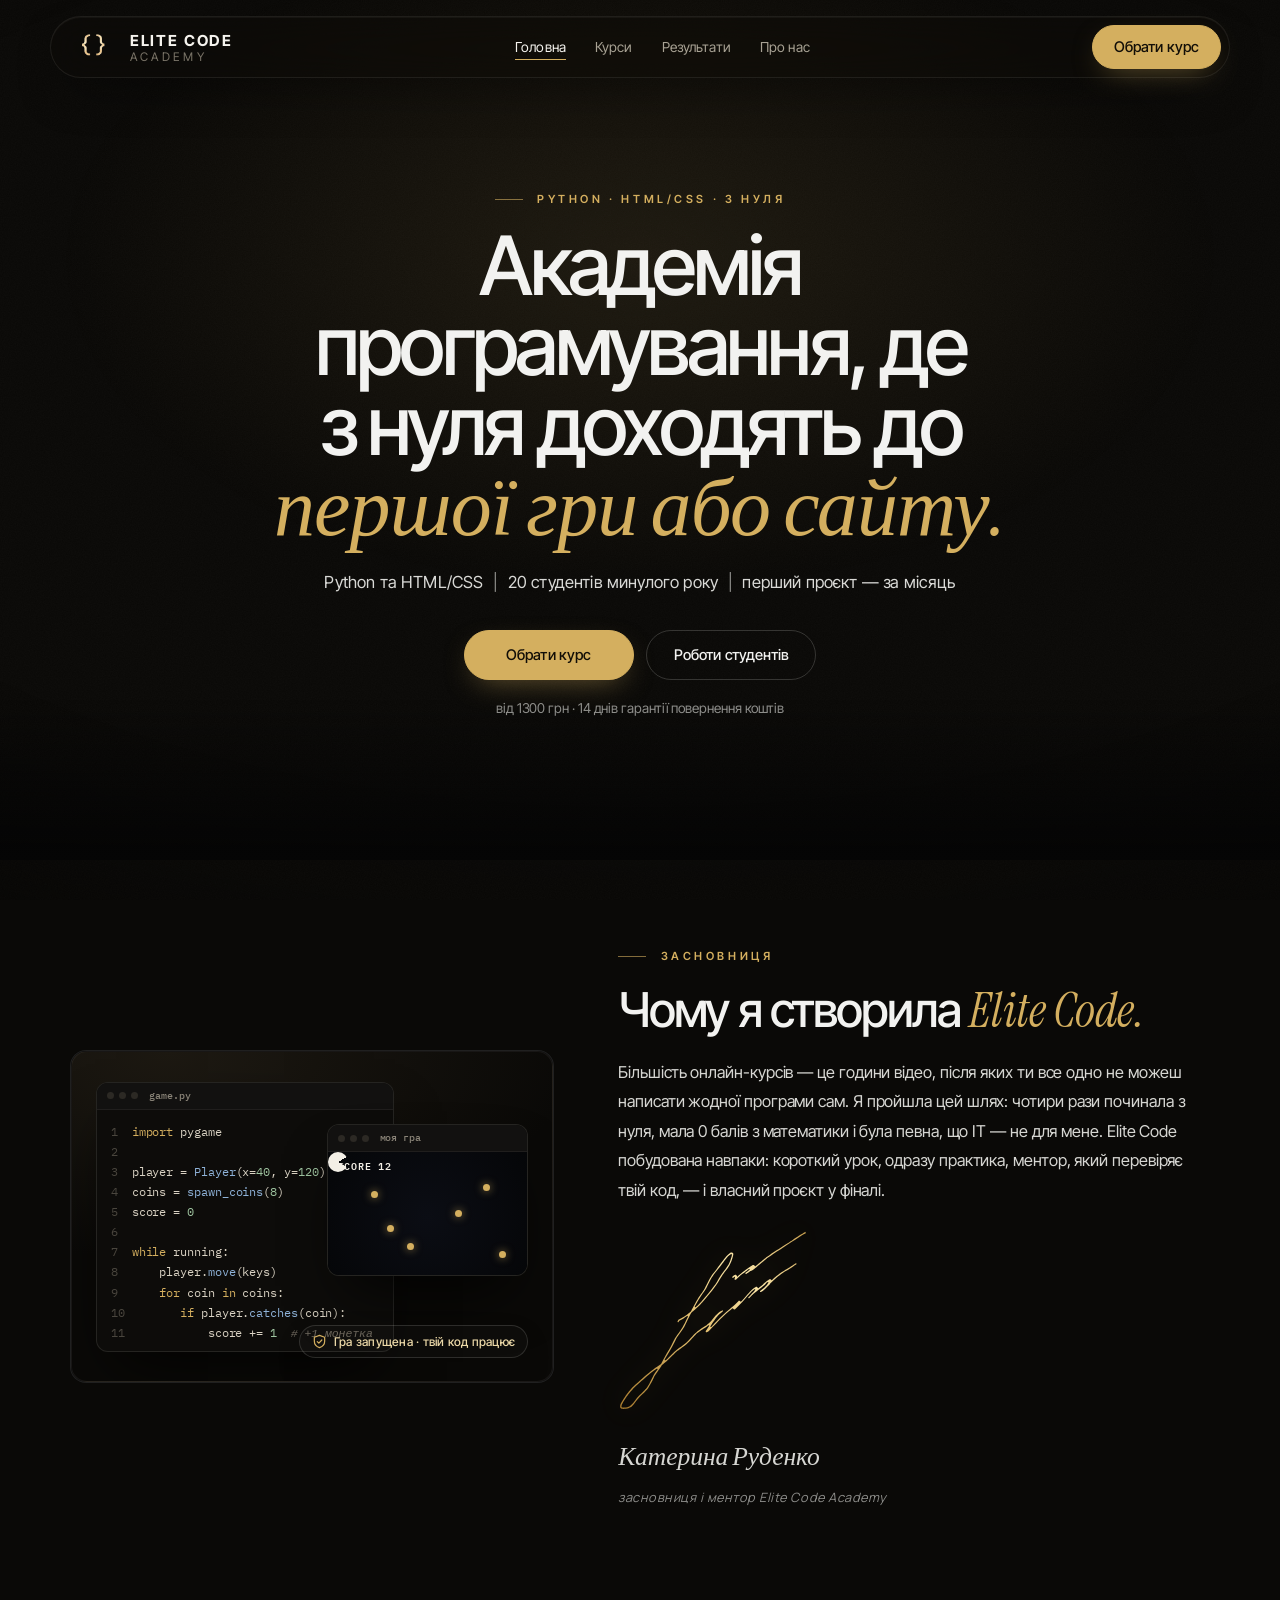
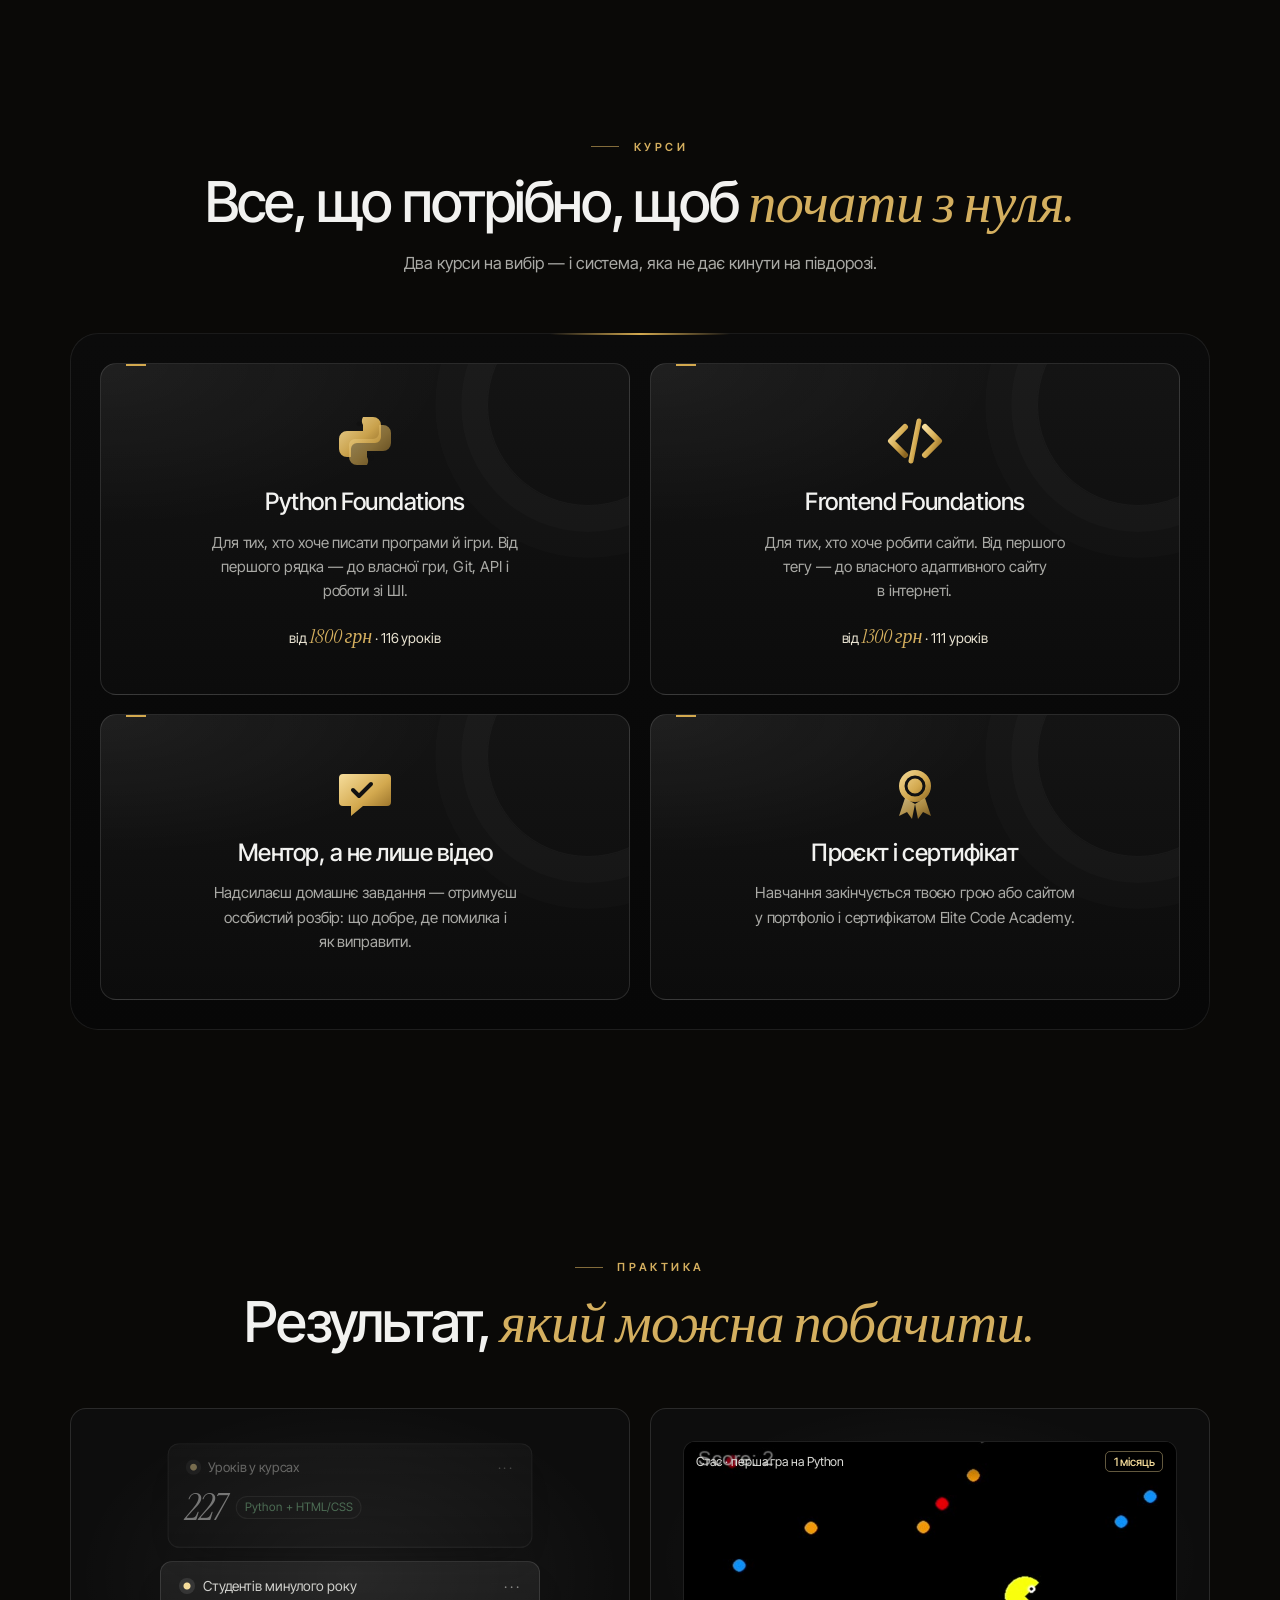
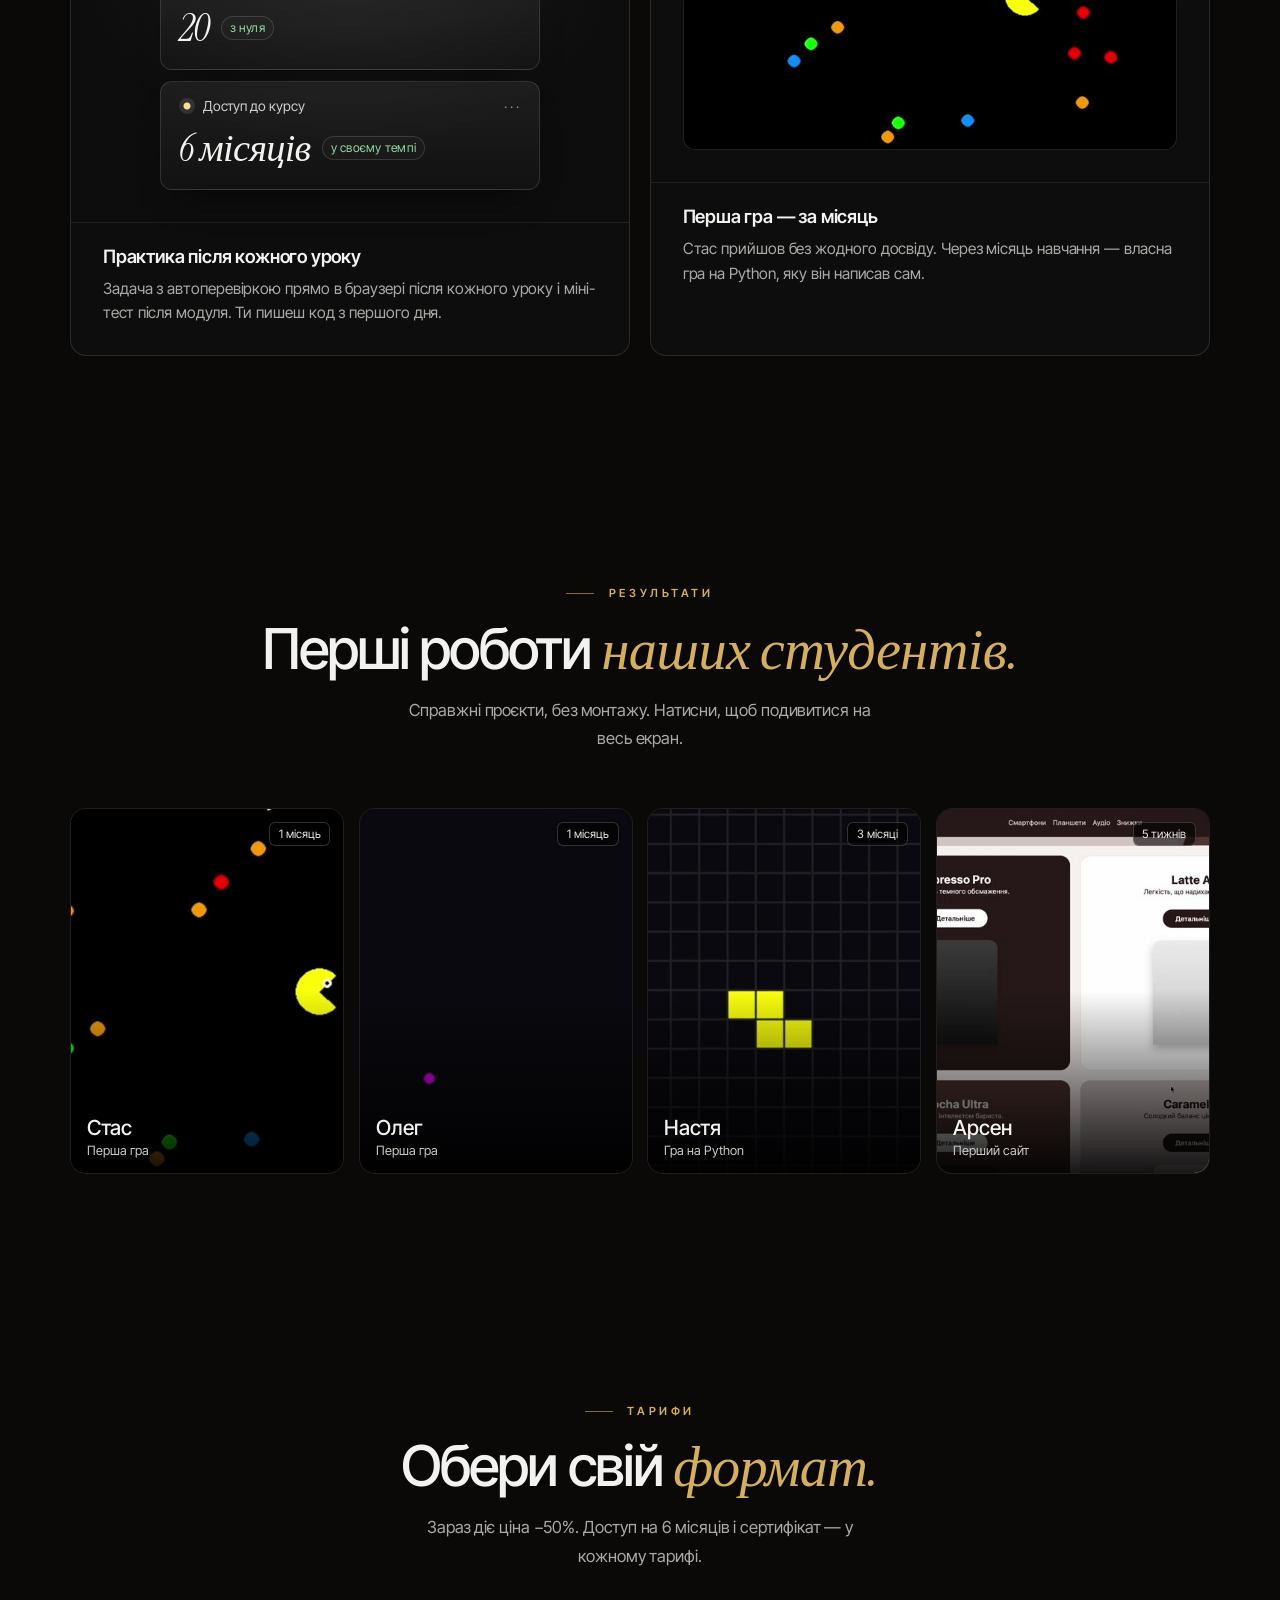
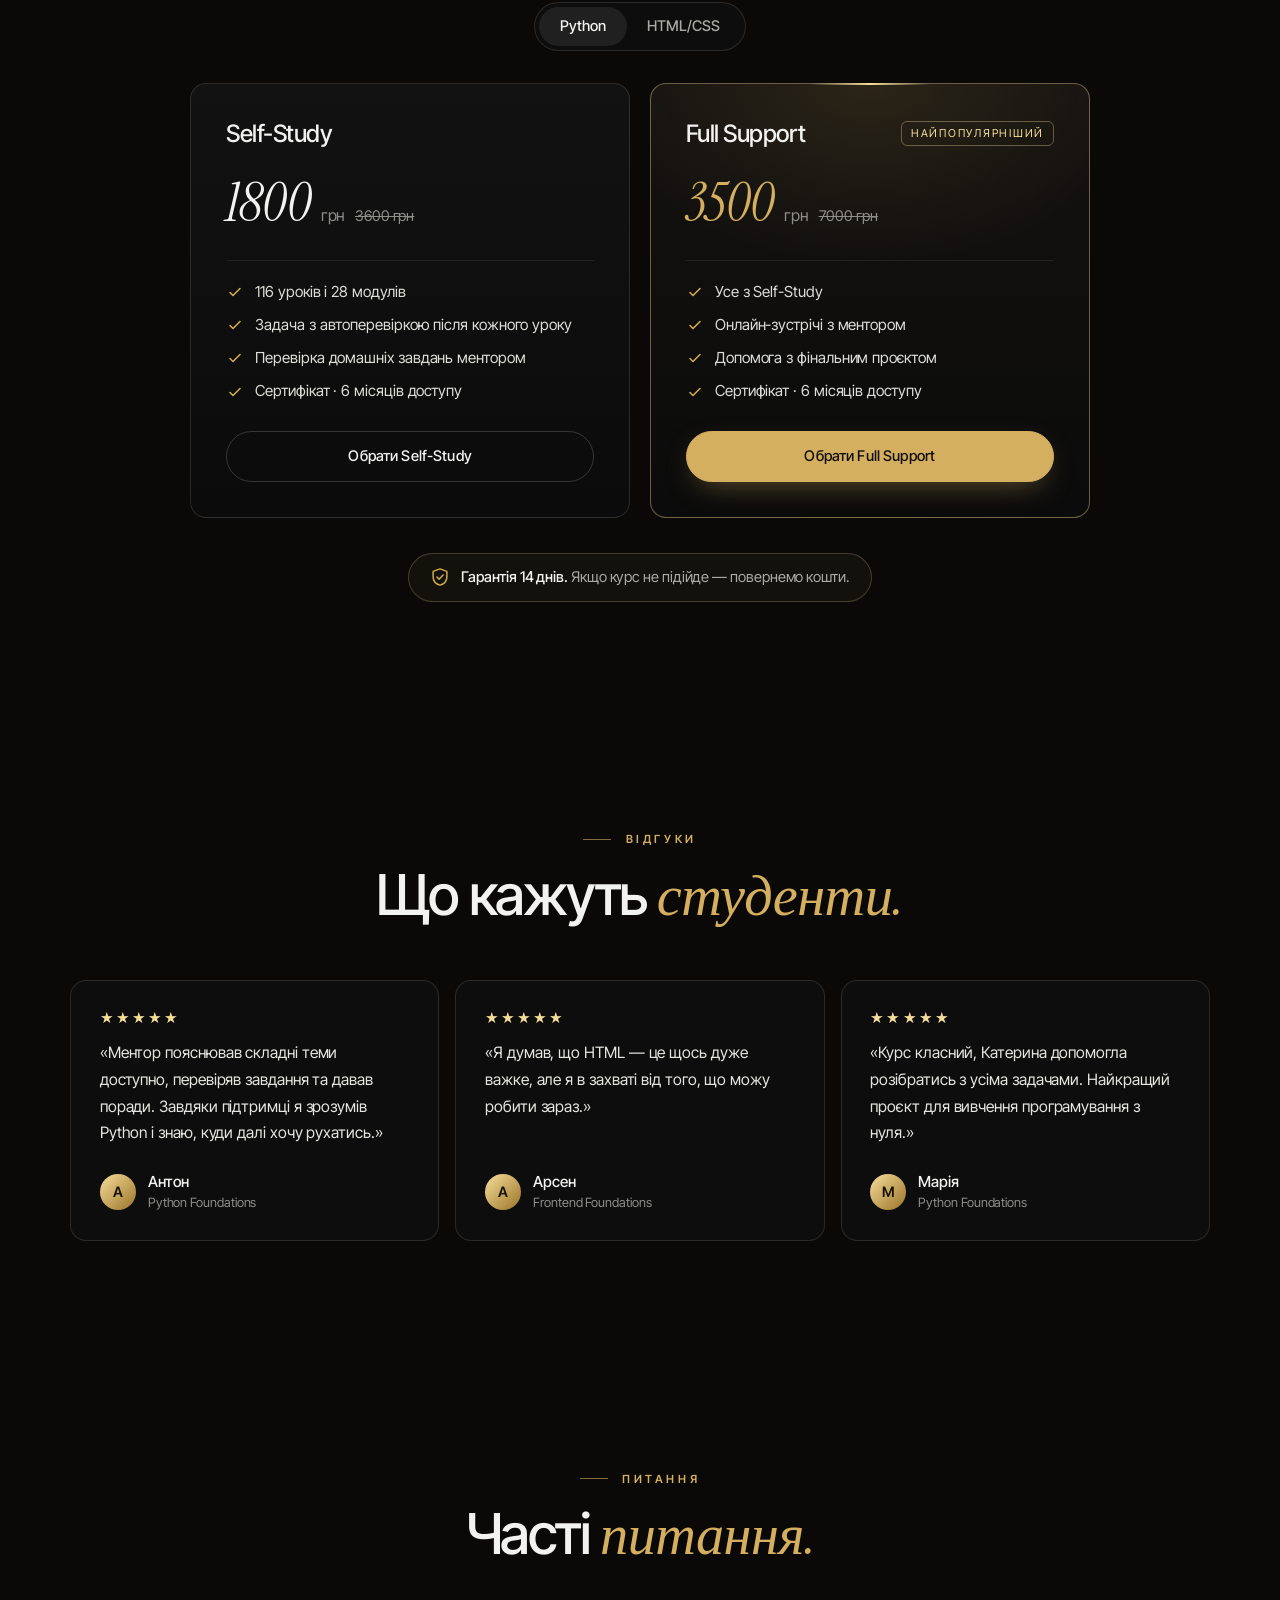
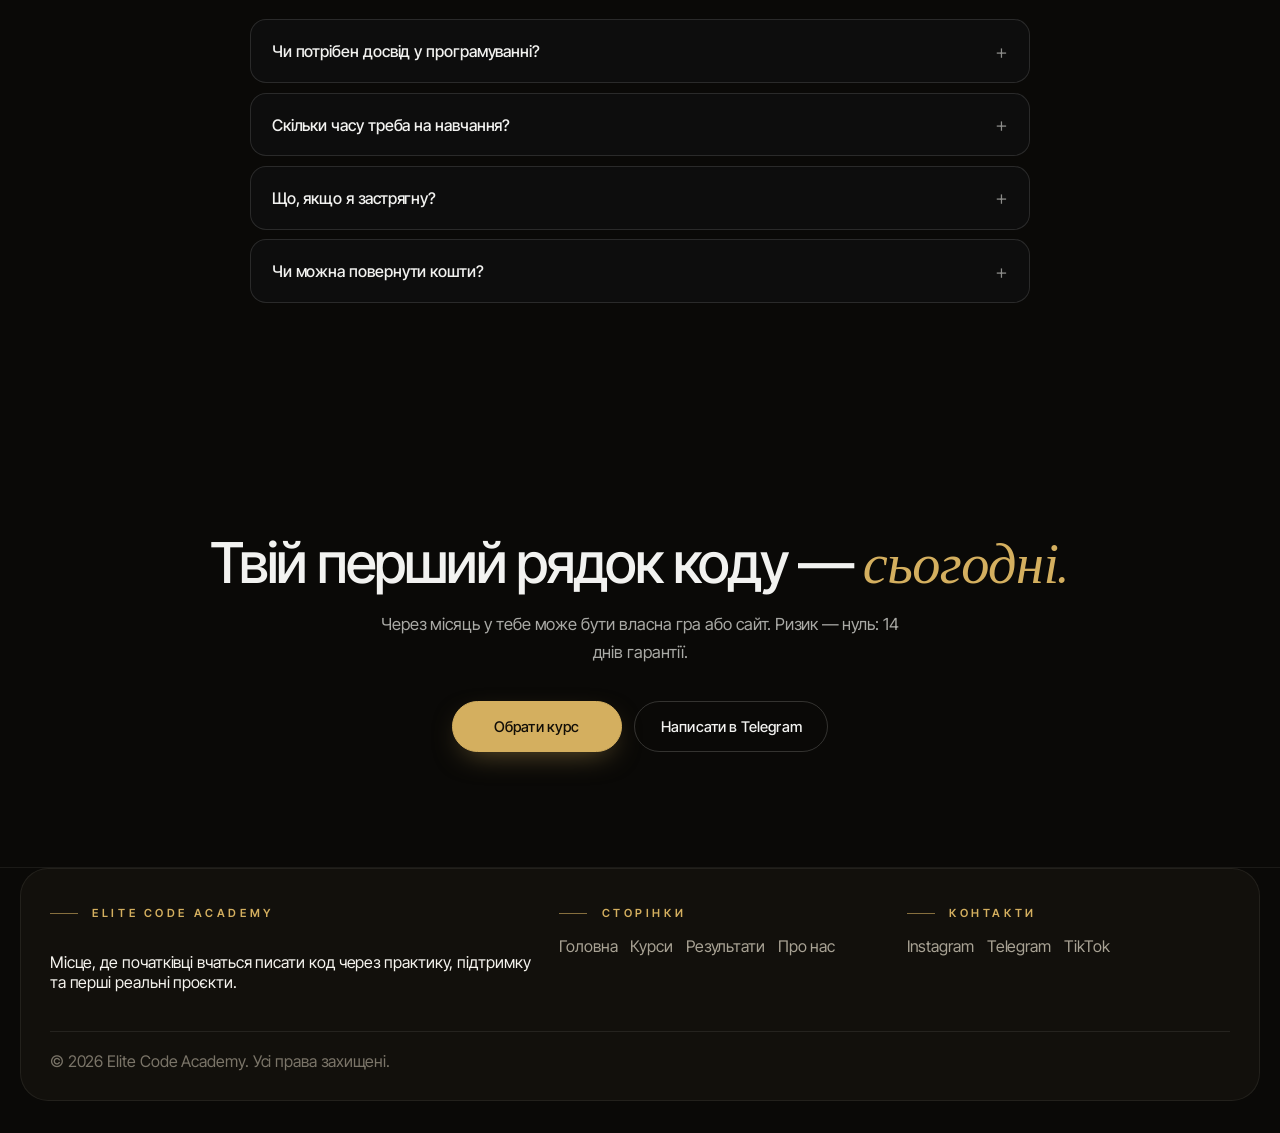
==== commit 945851c8: "Gold founder signature and elegant serif numerals across pages Add the founder's real handwritten si" ====
--- a/index.html
+++ b/index.html
@@ -26,6 +26,7 @@
     <link rel="stylesheet" href="styles.css">
     <link rel="stylesheet" href="premium.css">
     <link rel="stylesheet" href="home-premium.css">
+    <link rel="stylesheet" href="site-polish.css">
     <script async src="https://www.googletagmanager.com/gtag/js?id=AW-17824431691"></script>
     <script>
         window.dataLayer = window.dataLayer || [];
@@ -83,7 +84,7 @@
       <div data-fade>
         <div class="cx-eyebrow"><p class="eyebrow">Засновниця</p></div><h2 id="why" class="cx-h">Чому я створила <em>Elite Code.</em></h2>
         <p>Більшість онлайн-курсів — це години відео, після яких ти все одно не можеш написати жодної програми сам. Я пройшла цей шлях: чотири рази починала з нуля, мала 0 балів з математики і була певна, що IT — не для мене. Elite Code побудована навпаки: короткий урок, одразу практика, ментор, який перевіряє твій код, — і власний проєкт у фіналі.</p>
-        <p class="cx-sign">Катерина Руденко<small>засновниця і ментор Elite Code Academy</small></p>
+        <img class="eca-sig" src="assets/signature-gold.svg" alt="Підпис Катерини Руденко" width="190" height="181"><p class="cx-sign">Катерина Руденко<small>засновниця і ментор Elite Code Academy</small></p>
       </div>
     </div>
   </section>
--- a/site-polish.css
+++ b/site-polish.css
@@ -0,0 +1,29 @@
+/* Elite Code Academy — елегантні цифри та підпис засновниці на всіх сторінках (2026-11-20).
+   Підключається після premium.css. */
+
+/* ---------- цифри: золотий курсив Instrument Serif ---------- */
+.course-summary-card .summary-item strong,
+.course-summary-price strong,
+.price-value,
+.price-regular,
+.curriculum-index,
+.student-meta span,
+.journey-step {
+    font-family: var(--font-serif) !important;
+    font-style: italic !important;
+    font-weight: 400 !important;
+    letter-spacing: -0.005em !important;
+    font-variant-numeric: lining-nums;
+}
+.course-summary-card .summary-item strong { font-size: 1.45rem !important; color: var(--text); }
+.course-summary-price strong { font-size: 2rem !important; color: var(--accent) !important; }
+.price-value { font-size: clamp(2.6rem, 4vw, 3.1rem) !important; line-height: 1 !important; color: var(--text); }
+.pricing-card.is-recommended .price-value, .price-card.is-recommended .price-value, .is-popular .price-value { color: var(--accent) !important; }
+.price-regular { font-size: 1.05rem !important; color: var(--soft) !important; }
+.curriculum-index { font-size: 1.7rem !important; color: var(--accent) !important; line-height: 1 !important; }
+.student-meta span { font-size: 1.15rem !important; color: var(--accent) !important; }
+.journey-step { font-size: 2rem !important; color: var(--accent) !important; line-height: 1 !important; text-transform: none !important; letter-spacing: 0 !important; }
+
+/* ---------- підпис засновниці (справжній, векторний, золотий) ---------- */
+.eca-sig { display: block; width: clamp(140px, 15vw, 190px); height: auto; margin: 1.6rem 0 0.2rem; filter: drop-shadow(0 0 14px rgba(212, 175, 95, 0.22)); }
+.founder-story-block .eca-sig { margin-top: 1.4rem; }
